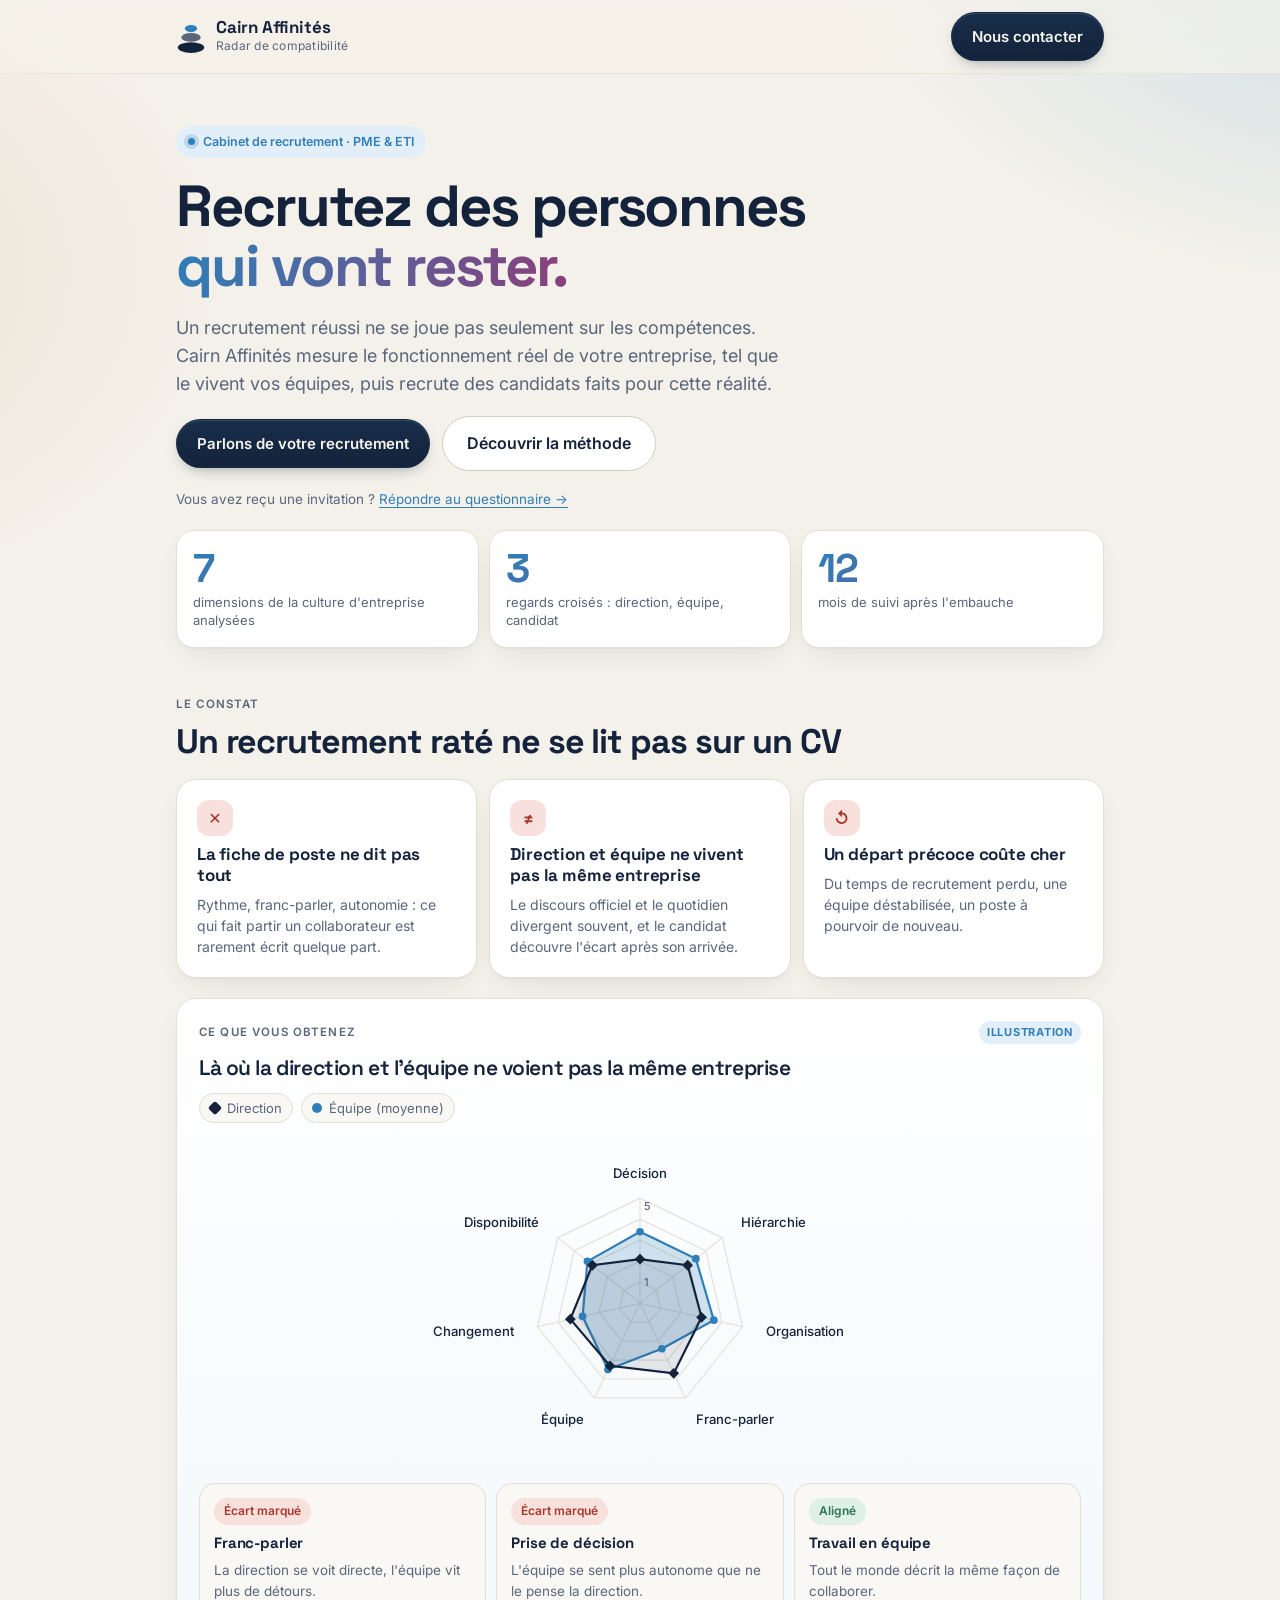
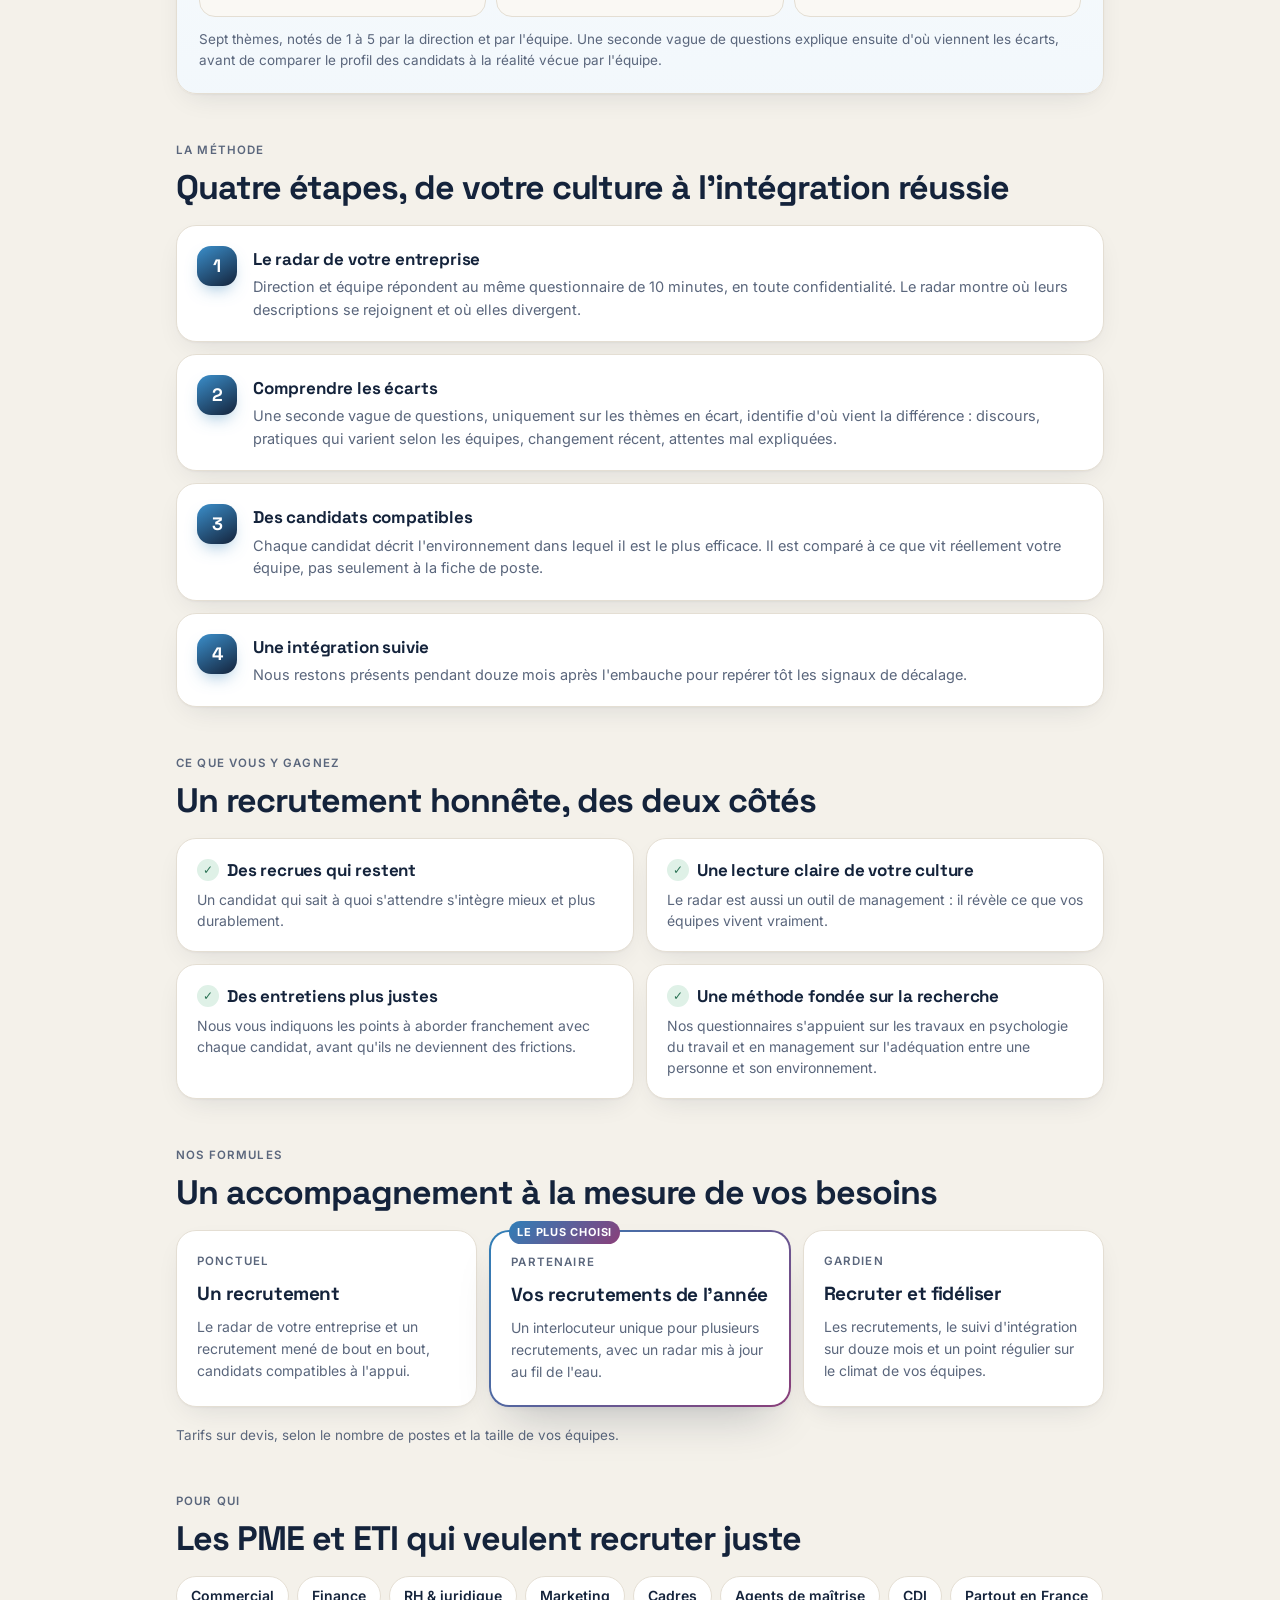
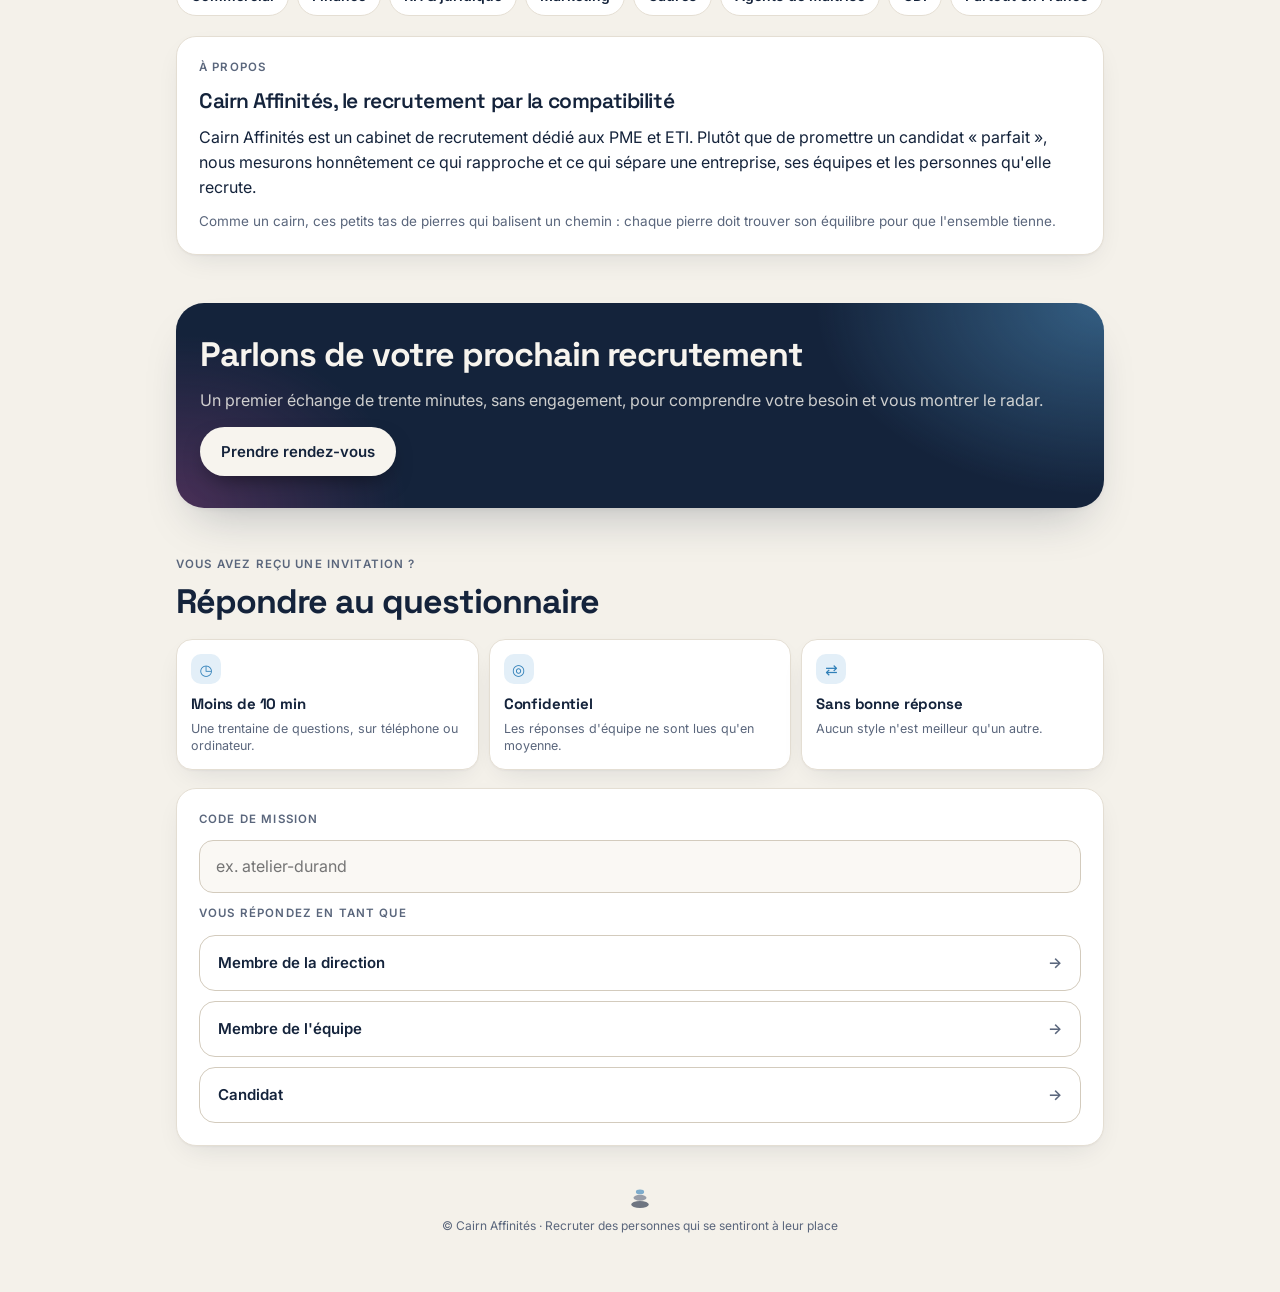
==== index.html @ 04c814c5 "Page d'accueil commerciale" ====
<!doctype html>
<html lang="fr">
<head>
<meta charset="utf-8">
<meta name="viewport" content="width=device-width,initial-scale=1,viewport-fit=cover">
<title>Radar de compatibilité · Cairn Affinités</title>
<meta name="description" content="Cairn Affinités — radar de compatibilité entre une entreprise, ses équipes et ses candidats.">
<meta name="theme-color" content="#14233B">
<link rel="icon" href="data:image/svg+xml,%3Csvg xmlns='http://www.w3.org/2000/svg' viewBox='0 0 34 38'%3E%3Cellipse cx='17' cy='31' rx='15' ry='6' fill='%2314233B'/%3E%3Cellipse cx='17' cy='19.5' rx='11' ry='5' fill='%2355627A'/%3E%3Cellipse cx='17' cy='9.5' rx='7' ry='4' fill='%232F7FB8'/%3E%3C/svg%3E">
<link rel="preconnect" href="https://fonts.googleapis.com">
<link rel="preconnect" href="https://fonts.gstatic.com" crossorigin>
<link rel="stylesheet" href="https://fonts.googleapis.com/css2?family=Inter:wght@400;500;600&family=Space+Grotesk:wght@500;600;700&display=swap">
<style>
/* Cairn Affinités — design 2026 : fond lin à halos doux, cartes arrondies flottantes, boutons pilule, échelle de réponse tactile. */
:root {
  --bg: #F4F1EA;
  --surface: #FFFFFF;
  --surface-2: #FAF8F4;
  --ink: #14233B;
  --muted: #5A667C;
  --sky: #2F7FB8;
  --sky-2: #5BA7DB;
  --sky-soft: #E3EFF8;
  --line: #E4DED3;
  --line-strong: #D3CBBD;
  --dir: #14233B;
  --team: #2F7FB8;
  --cand: #8A3F7A;
  --ok: #2B7355; --ok-bg: #DFF1E7;
  --warn: #8F5E12; --warn-bg: #F8EBCF;
  --crit: #A63A31; --crit-bg: #F8E0DC;
  --on-ink: #F7F4EE;
  --glow-1: rgba(91,167,219,.28);
  --glow-2: rgba(214,180,140,.30);
  --shadow: 0 1px 2px rgba(20,35,59,.04), 0 10px 30px -12px rgba(20,35,59,.14);
  --shadow-lg: 0 2px 4px rgba(20,35,59,.04), 0 24px 48px -20px rgba(20,35,59,.28);
  --glass: rgba(244,241,234,.72);
  --display: "Space Grotesk", "Segoe UI", system-ui, sans-serif;
  --body: "Inter", system-ui, -apple-system, "Segoe UI", sans-serif;
  --r: 20px;
}
@media (prefers-color-scheme: dark) {
  :root:not([data-theme="light"]) {
    --bg: #0C1422; --surface: #142034; --surface-2: #18263C; --ink: #E9EEF6; --muted: #9DAAC0;
    --sky: #7DBDE8; --sky-2: #A9D4F2; --sky-soft: #1B3250; --line: #24344D; --line-strong: #31445F;
    --dir: #EDE6D6; --team: #7DBDE8; --cand: #DB94CC;
    --ok: #6CC79B; --ok-bg: #163829; --warn: #E3B05A; --warn-bg: #3A2D12;
    --crit: #EE8A80; --crit-bg: #441F1B; --on-ink: #0C1422;
    --glow-1: rgba(125,189,232,.16); --glow-2: rgba(219,148,204,.10);
    --shadow: 0 1px 2px rgba(0,0,0,.3), 0 10px 30px -12px rgba(0,0,0,.5);
    --shadow-lg: 0 24px 48px -20px rgba(0,0,0,.6);
    --glass: rgba(12,20,34,.72);
    color-scheme: dark;
  }
}
* { box-sizing: border-box; }
html { -webkit-text-size-adjust: 100%; }
body {
  margin: 0; min-height: 100vh;
  background:
    radial-gradient(60rem 40rem at 110% -10%, var(--glow-1), transparent 60%),
    radial-gradient(50rem 36rem at -20% 30%, var(--glow-2), transparent 60%),
    var(--bg);
  background-attachment: fixed;
  color: var(--ink);
  font-family: var(--body); font-size: 16px; line-height: 1.55;
  -webkit-font-smoothing: antialiased;
}
.topbar {
  position: sticky; top: 0; z-index: 10;
  background: var(--glass);
  -webkit-backdrop-filter: saturate(160%) blur(14px); backdrop-filter: saturate(160%) blur(14px);
  border-bottom: 1px solid color-mix(in srgb, var(--line) 70%, transparent);
  padding-top: env(safe-area-inset-top, 0px);
}
.topbar-in { max-width: 680px; margin: 0 auto; padding: 12px 16px; display: flex; align-items: center; gap: 12px; }
header.brand { display: flex; align-items: center; gap: 10px; color: inherit; text-decoration: none; }
header.brand svg { flex: none; }
.brand-name { font-family: var(--display); font-weight: 700; font-size: 17px; letter-spacing: -.01em; line-height: 1.1; }
.brand-sub { color: var(--muted); font-size: 12px; letter-spacing: .02em; }
.topbar .chip { margin-left: auto; }
.wrap {
  max-width: 680px; margin: 0 auto; display: flex; flex-direction: column; gap: 28px;
  padding: 28px 16px calc(56px + env(safe-area-inset-bottom, 0px));
  padding-left: max(16px, env(safe-area-inset-left, 0px));
  padding-right: max(16px, env(safe-area-inset-right, 0px));
}
h1, h2, h3 { font-family: var(--display); text-wrap: balance; margin: 0; line-height: 1.15; letter-spacing: -.02em; }
h1 { font-size: clamp(30px, 7vw, 42px); font-weight: 700; }
h2 { font-size: 21px; font-weight: 600; }
h3 { font-size: 16px; font-weight: 600; letter-spacing: -.01em; }
p { margin: 0; }
.lead { color: var(--muted); font-size: 17px; }
.stack { display: flex; flex-direction: column; gap: 12px; }
.stack-lg { display: flex; flex-direction: column; gap: 20px; }
.label { font-size: 11.5px; text-transform: uppercase; letter-spacing: .1em; color: var(--muted); font-weight: 600; }
.panel {
  background: var(--surface); border: 1px solid var(--line); border-radius: var(--r);
  padding: 22px; box-shadow: var(--shadow);
}
.row { display: flex; gap: 10px; flex-wrap: wrap; align-items: center; }
.row > .grow { flex: 1 1 180px; min-width: 0; }
.small { font-size: 13.5px; color: var(--muted); }
.num { font-variant-numeric: tabular-nums; }

/* Hero & atouts */
.hero { display: flex; flex-direction: column; gap: 14px; padding-top: 8px; }
.eyebrow {
  align-self: flex-start; display: inline-flex; align-items: center; gap: 8px;
  font-size: 12.5px; font-weight: 600; color: var(--sky);
  background: var(--sky-soft); padding: 6px 12px; border-radius: 999px;
}
.eyebrow::before { content: ""; width: 7px; height: 7px; border-radius: 50%; background: var(--sky); box-shadow: 0 0 0 4px color-mix(in srgb, var(--sky) 22%, transparent); }
.hl { background: linear-gradient(100deg, var(--sky), var(--cand)); -webkit-background-clip: text; background-clip: text; color: transparent; }
.atouts { display: grid; grid-template-columns: repeat(3, minmax(0, 1fr)); gap: 10px; }
.atout { background: var(--surface); border: 1px solid var(--line); border-radius: 16px; padding: 14px; display: flex; flex-direction: column; gap: 4px; box-shadow: var(--shadow); }
.atout b { font-family: var(--display); font-size: 15px; letter-spacing: -.01em; }
.atout span { font-size: 12.5px; color: var(--muted); line-height: 1.4; }
.atout div { display: flex; flex-direction: column; gap: 4px; }
.atout i { width: 30px; height: 30px; border-radius: 10px; display: grid; place-items: center; font-style: normal; font-size: 15px; background: var(--sky-soft); color: var(--sky); margin-bottom: 4px; }
@media (max-width: 480px) { .atouts { grid-template-columns: 1fr; } .atout { flex-direction: row; align-items: center; gap: 12px; } .atout i { margin: 0; flex: none; } .atout div { display: flex; flex-direction: column; } }
.ecarts { display: grid; grid-template-columns: repeat(3, minmax(0, 1fr)); gap: 10px; }
.ecarts > div, .piliers > div { display: flex; flex-direction: column; gap: 6px; align-items: flex-start; padding: 14px; border-radius: 16px; background: var(--surface-2); border: 1px solid var(--line); }
.ecarts b, .piliers b { font-family: var(--display); font-size: 15px; letter-spacing: -.01em; }
.piliers { display: grid; grid-template-columns: repeat(3, minmax(0, 1fr)); gap: 10px; }
.piliers span { font-size: 13px; color: var(--muted); line-height: 1.45; }
.piliers b::before { content: ""; display: inline-block; width: 8px; height: 8px; border-radius: 50%; background: linear-gradient(135deg, var(--sky), var(--cand)); margin-right: 8px; vertical-align: middle; }
.exemple { background: linear-gradient(180deg, var(--surface), color-mix(in srgb, var(--sky-soft) 45%, var(--surface))); }
@media (max-width: 560px) { .ecarts, .piliers { grid-template-columns: 1fr; } }
/* Page d'accueil commerciale */
.topcta { display: none; margin-left: auto; min-height: 40px; padding: 8px 16px; font-size: 14px; }
body.accueil .topcta { display: inline-flex; }
body.accueil .topchip { display: none; }
.hero-xl { padding-top: 24px; gap: 18px; }
.hero-xl h1 { font-size: clamp(36px, 9vw, 58px); line-height: 1.04; letter-spacing: -.035em; }
.hero-xl .lead { font-size: 18px; max-width: 34em; }
.cta-row { gap: 12px; }
.btn-xl { min-height: 54px; padding: 14px 24px; font-size: 16px; }
.kpis { display: grid; grid-template-columns: repeat(3, minmax(0, 1fr)); gap: 10px; }
.kpis > div { padding: 18px 16px; border-radius: 18px; background: var(--surface); border: 1px solid var(--line); box-shadow: var(--shadow); display: flex; flex-direction: column; gap: 4px; }
.kpis b { font-family: var(--display); font-size: 40px; line-height: 1; letter-spacing: -.03em; background: linear-gradient(135deg, var(--sky), var(--cand)); -webkit-background-clip: text; background-clip: text; color: transparent; }
.kpis span { font-size: 13px; color: var(--muted); line-height: 1.4; }
.bloc { display: flex; flex-direction: column; gap: 18px; padding-top: 28px; scroll-margin-top: 80px; }
.bloc-tete { display: flex; flex-direction: column; gap: 8px; }
.h2-xl { font-size: clamp(26px, 6vw, 34px); font-weight: 700; letter-spacing: -.03em; }
.cartes3 { display: grid; grid-template-columns: repeat(3, minmax(0, 1fr)); gap: 12px; }
.cartes2 { display: grid; grid-template-columns: repeat(2, minmax(0, 1fr)); gap: 12px; }
.carte { display: flex; flex-direction: column; gap: 8px; padding: 20px; border-radius: var(--r); background: var(--surface); border: 1px solid var(--line); box-shadow: var(--shadow); }
.carte i { width: 36px; height: 36px; border-radius: 12px; display: grid; place-items: center; font-style: normal; font-weight: 700; background: var(--crit-bg); color: var(--crit); }
.carte b { font-family: var(--display); font-size: 17px; letter-spacing: -.01em; line-height: 1.25; }
.carte span { font-size: 14px; color: var(--muted); line-height: 1.5; }
.cartes2 .carte b::before { content: "✓"; display: inline-grid; place-items: center; width: 22px; height: 22px; margin-right: 8px; border-radius: 50%; font-size: 12px; background: var(--ok-bg); color: var(--ok); vertical-align: 2px; }
.etapes { list-style: none; margin: 0; padding: 0; display: flex; flex-direction: column; gap: 12px; position: relative; }
.etapes li { display: flex; gap: 16px; align-items: flex-start; padding: 20px; border-radius: var(--r); background: var(--surface); border: 1px solid var(--line); box-shadow: var(--shadow); }
.etapes .n { flex: none; width: 40px; height: 40px; border-radius: 14px; display: grid; place-items: center; font-family: var(--display); font-weight: 700; font-size: 18px; color: #fff; background: linear-gradient(150deg, #3B8FCB, #14233B); box-shadow: 0 8px 18px -8px rgba(47,127,184,.7); }
.etapes div { display: flex; flex-direction: column; gap: 4px; }
.etapes b { font-family: var(--display); font-size: 17px; letter-spacing: -.01em; }
.etapes span:not(.n) { font-size: 14.5px; color: var(--muted); }
.offres { display: grid; grid-template-columns: repeat(3, minmax(0, 1fr)); gap: 12px; align-items: stretch; }
.offre { position: relative; display: flex; flex-direction: column; gap: 8px; padding: 22px 20px; border-radius: var(--r); background: var(--surface); border: 1px solid var(--line); box-shadow: var(--shadow); }
.offre b { font-family: var(--display); font-size: 19px; letter-spacing: -.02em; }
.offre span:not(.tag) { font-size: 14px; color: var(--muted); }
.offre.vedette { border: 2px solid transparent; background: linear-gradient(var(--surface), var(--surface)) padding-box, linear-gradient(135deg, var(--sky), var(--cand)) border-box; box-shadow: var(--shadow-lg); }
.offre .tag { position: absolute; top: -11px; left: 18px; background: linear-gradient(135deg, var(--sky), var(--cand)); color: #fff; }
.chips { display: flex; flex-wrap: wrap; gap: 8px; }
.chips .chip { font-size: 14px; padding: 8px 14px; color: var(--ink); }
.cta-final { margin-top: 28px; padding: 32px 24px; border-radius: 28px; color: #F7F4EE; display: flex; flex-direction: column; gap: 14px;
  background: radial-gradient(30rem 20rem at 100% 0%, rgba(91,167,219,.45), transparent 60%), radial-gradient(24rem 18rem at 0% 100%, rgba(138,63,122,.45), transparent 60%), #14233B;
  box-shadow: var(--shadow-lg); }
.cta-final p { color: rgba(247,244,238,.82); font-size: 16px; }
.cta-final .btn-clair, .cta-final .btn-clair:hover { background: #F7F4EE; color: #14233B; box-shadow: 0 10px 24px -10px rgba(0,0,0,.6); }
@media (max-width: 600px) {
  .kpis b { font-size: 32px; }
  .cartes3, .cartes2, .offres { grid-template-columns: 1fr; }
  .offres { gap: 20px; }
  .cta-row > * { flex: 1 1 100%; }
}
@media (max-width: 380px) { .kpis { grid-template-columns: 1fr; } }
.chip { font-size: 12px; font-weight: 600; padding: 5px 10px; border-radius: 999px; background: var(--surface); border: 1px solid var(--line); color: var(--muted); white-space: nowrap; }

/* Boutons */
button, .btn {
  font: inherit; font-weight: 600; font-size: 15px; cursor: pointer;
  border-radius: 999px; border: 1px solid transparent;
  background: linear-gradient(180deg, color-mix(in srgb, var(--ink) 88%, var(--sky)), var(--ink));
  color: var(--on-ink);
  padding: 12px 20px; min-height: 48px; text-decoration: none;
  display: inline-flex; align-items: center; justify-content: center; gap: 8px;
  box-shadow: 0 1px 0 rgba(255,255,255,.12) inset, 0 6px 16px -8px rgba(20,35,59,.55);
  transition: transform .15s ease, box-shadow .15s ease, background-color .15s ease, border-color .15s ease;
}
button:hover:not(:disabled), .btn:hover { transform: translateY(-1px); box-shadow: 0 1px 0 rgba(255,255,255,.12) inset, 0 10px 22px -10px rgba(20,35,59,.6); }
button:active:not(:disabled), .btn:active { transform: translateY(0) scale(.98); }
button.ghost, .btn.ghost {
  background: var(--surface); color: var(--ink); border-color: var(--line-strong); box-shadow: none;
}
button.ghost:hover:not(:disabled), .btn.ghost:hover { border-color: var(--ink); box-shadow: none; }
button.danger { background: transparent; color: var(--crit); border-color: color-mix(in srgb, var(--crit) 50%, transparent); box-shadow: none; }
button:disabled { opacity: .4; cursor: not-allowed; box-shadow: none; }
button:focus-visible, .btn:focus-visible, a:focus-visible, input:focus-visible, textarea:focus-visible {
  outline: 3px solid color-mix(in srgb, var(--sky) 55%, transparent); outline-offset: 2px;
}
a { color: var(--sky); text-underline-offset: 3px; }
a.small { text-decoration: none; font-weight: 500; }
a.small:hover { text-decoration: underline; }
input[type="text"], textarea {
  font: inherit; width: 100%; padding: 13px 16px; border-radius: 14px;
  border: 1px solid var(--line-strong); background: var(--surface-2); color: var(--ink);
  transition: border-color .15s ease, box-shadow .15s ease, background-color .15s ease;
}
input[type="text"]:focus, textarea:focus { outline: none; border-color: var(--sky); background: var(--surface); box-shadow: 0 0 0 4px color-mix(in srgb, var(--sky) 18%, transparent); }
input.lien { font-size: 13px; color: var(--muted); }
textarea { min-height: 96px; resize: vertical; }
textarea.code { font-family: ui-monospace, "SF Mono", Menlo, monospace; font-size: 13px; word-break: break-all; }
.msg { font-size: 14px; padding: 12px 14px; border-radius: 14px; }
.msg.err { background: var(--crit-bg); color: var(--crit); }
.msg.good { background: var(--ok-bg); color: var(--ok); }

/* Listes de missions / candidats */
.mission-list { display: flex; flex-direction: column; gap: 10px; list-style: none; margin: 0; padding: 0; }
.mission-item {
  width: 100%; text-align: left; background: var(--surface); color: var(--ink);
  border: 1px solid var(--line); border-radius: 16px; padding: 16px 18px; min-height: 60px;
  display: flex; justify-content: space-between; align-items: center; gap: 12px; font-weight: 500;
  box-shadow: var(--shadow);
}
.mission-item:hover:not(:disabled) { border-color: var(--sky); box-shadow: var(--shadow-lg); }
.mission-item .name { min-width: 0; overflow-wrap: anywhere; font-family: var(--display); font-weight: 600; font-size: 16px; }
.mission-item::after { content: "→"; color: var(--muted); margin-left: 4px; }
.tag { font-size: 11px; text-transform: uppercase; letter-spacing: .07em; padding: 3px 8px; border-radius: 999px; background: var(--sky-soft); color: var(--sky); font-weight: 700; }
.counts { color: var(--muted); font-size: 13px; white-space: nowrap; margin-left: auto; }

.pill { font-size: 12px; font-weight: 600; padding: 4px 10px; border-radius: 999px; white-space: nowrap; }
.pill.ok { background: var(--ok-bg); color: var(--ok); }
.pill.warn { background: var(--warn-bg); color: var(--warn); }
.pill.crit { background: var(--crit-bg); color: var(--crit); }

/* Lecture du radar */
.axis { display: flex; flex-direction: column; gap: 10px; padding-block: 16px; border-top: 1px solid var(--line); }
.axis:first-child { border-top: 0; padding-top: 0; }
.axis-head { display: flex; justify-content: space-between; align-items: center; gap: 10px; }
.track { position: relative; height: 24px; }
.track::before { content: ""; position: absolute; left: 0; right: 0; top: 9px; height: 6px; border-radius: 999px; background: linear-gradient(90deg, var(--sky-soft), var(--line)); }
.mark { position: absolute; top: 5px; width: 14px; height: 14px; margin-left: -7px; box-shadow: 0 0 0 3px var(--surface); }
.mark.d { background: var(--dir); transform: rotate(45deg); border-radius: 3px; }
.mark.e { background: var(--team); border-radius: 50%; }
.mark.c { background: var(--cand); clip-path: polygon(50% 0, 100% 100%, 0 100%); box-shadow: none; }
.poles { display: flex; justify-content: space-between; gap: 12px; font-size: 12.5px; color: var(--muted); }
.poles span { flex: 1 1 0; min-width: 0; }
.poles span:last-child { text-align: right; }
.legend { display: flex; gap: 8px; flex-wrap: wrap; font-size: 13px; color: var(--muted); }
.legend span { display: inline-flex; align-items: center; gap: 7px; padding: 4px 10px; border-radius: 999px; background: var(--surface-2); border: 1px solid var(--line); }
.sw { width: 10px; height: 10px; display: inline-block; }
.sw.d { background: var(--dir); transform: rotate(45deg); border-radius: 2px; }
.sw.e { background: var(--team); border-radius: 50%; }
.sw.c { background: var(--cand); clip-path: polygon(50% 0, 100% 100%, 0 100%); }
.radar { width: 100%; max-width: 460px; height: auto; display: block; margin: 4px auto; }
.radar text { font-family: var(--body); font-size: 12px; font-weight: 500; fill: var(--ink); }
.radar .tick { font-size: 10px; fill: var(--muted); }
.dig { padding-block: 14px; border-top: 1px solid var(--line); display: flex; flex-direction: column; gap: 4px; }
.dig:first-child { border-top: 0; padding-top: 0; }
.dig q, .verb q { quotes: "« " " »"; }
.dig q { font-weight: 600; }
.pistes { margin: 0; padding-left: 18px; display: flex; flex-direction: column; gap: 8px; }
.pistes li::marker { color: var(--sky); }
.verb { font-size: 14px; overflow-wrap: anywhere; padding: 10px 14px; border-radius: 14px; background: var(--surface-2); border: 1px solid var(--line); }
.verb b { font-weight: 600; }

/* Questionnaire */
.progress { height: 8px; background: color-mix(in srgb, var(--line) 80%, transparent); border-radius: 999px; overflow: hidden; }
.progress > i { display: block; height: 100%; border-radius: 999px; background: linear-gradient(90deg, var(--sky-2), var(--sky), var(--cand)); }
.q {
  display: flex; flex-direction: column; gap: 12px; padding: 20px; margin-bottom: 12px;
  background: var(--surface); border: 1px solid var(--line); border-radius: var(--r); box-shadow: var(--shadow);
}
.q-stem { font-weight: 600; font-size: 17px; font-family: var(--display); letter-spacing: -.01em; line-height: 1.35; }
.q-poles { display: flex; justify-content: space-between; gap: 16px; font-size: 13.5px; color: var(--muted); }
.q-poles span { flex: 1 1 0; min-width: 0; }
.q-poles span:last-child { text-align: right; }
.scale { display: flex; justify-content: space-between; gap: 8px; }
.scale button {
  flex: 1 1 0; min-width: 0; padding: 0; height: 50px; border-radius: 14px;
  background: var(--surface-2); color: var(--muted); border: 1px solid var(--line-strong); font-weight: 600; box-shadow: none;
}
.scale button:hover:not(:disabled):not([aria-pressed="true"]) { border-color: var(--sky); color: var(--ink); box-shadow: none; }
.scale button[aria-pressed="true"] {
  background: linear-gradient(160deg, #3B8FCB, #14233B); color: #fff; border-color: transparent;
  box-shadow: 0 8px 18px -8px color-mix(in srgb, var(--sky) 70%, transparent); transform: scale(1.04);
}
.role-choice { display: grid; grid-template-columns: 1fr; gap: 10px; }
.role-choice button { justify-content: flex-start; padding-inline: 18px; min-height: 56px; border-radius: 16px; }
.role-choice button::after { content: "→"; margin-left: auto; color: var(--muted); }
.consent { display: flex; gap: 10px; align-items: flex-start; font-size: 14px; }
.consent input { width: 20px; height: 20px; margin-top: 2px; flex: none; accent-color: var(--sky); }
.site-foot { color: var(--muted); font-size: 12px; text-align: center; display: flex; flex-direction: column; align-items: center; gap: 8px; padding-top: 12px; }
.site-foot svg { opacity: .6; }
@media (prefers-reduced-motion: no-preference) {
  .progress > i { transition: width .35s cubic-bezier(.2,.8,.2,1); }
  #app > * { animation: monte .35s cubic-bezier(.2,.8,.2,1) both; }
  #app > *:nth-child(2) { animation-delay: .04s; }
  #app > *:nth-child(3) { animation-delay: .08s; }
  #app > *:nth-child(4) { animation-delay: .12s; }
  @keyframes monte { from { opacity: 0; transform: translateY(8px); } to { opacity: 1; transform: none; } }
}
@media (prefers-reduced-motion: reduce) { * { transition: none !important; } .scale button[aria-pressed="true"] { transform: none; } }
body.accueil .wrap, body.accueil .topbar-in { max-width: 960px; }
</style>
<script src="config.js"></script>
</head>
<body>
<div class="topbar"><div class="topbar-in">
  <a class="brand-link" href="./" style="text-decoration:none;color:inherit"><header class="brand">
    <svg width="30" height="34" viewBox="0 0 34 38" aria-hidden="true">
      <ellipse cx="17" cy="31" rx="15" ry="6" fill="var(--ink)"/>
      <ellipse cx="17" cy="19.5" rx="11" ry="5" fill="var(--muted)"/>
      <ellipse cx="17" cy="9.5" rx="7" ry="4" fill="var(--sky)"/>
    </svg>
    <div>
      <div class="brand-name">Cairn Affinités</div>
      <div class="brand-sub">Radar de compatibilité</div>
    </div>
  </header></a>
  <span class="chip topchip">Confidentiel</span>
  <a class="btn topcta" id="top-cta" href="#">Nous contacter</a>
</div></div>
<div class="wrap">
  <main id="app" class="stack-lg"></main>
  <footer class="site-foot"><svg width="20" height="23" viewBox="0 0 34 38" aria-hidden="true">
      <ellipse cx="17" cy="31" rx="15" ry="6" fill="var(--ink)"/>
      <ellipse cx="17" cy="19.5" rx="11" ry="5" fill="var(--muted)"/>
      <ellipse cx="17" cy="9.5" rx="7" ry="4" fill="var(--sky)"/>
    </svg><span>© Cairn Affinités · Recruter des personnes qui se sentiront à leur place</span></footer>
</div>

<script>
(function () {
  "use strict";

  /* ---------- Référentiel (version 4 du questionnaire) ----------
     Vague 1 direction / équipe : 7 thèmes de style x 4 questions + 4 questions de climat = 32.
     Vague 1 candidat : 7 thèmes x 4 questions + 7 questions d'importance = 35.
     Vague 2 : sur chaque thème en écart, 4 questions-hypothèses + 2 situations vécues + 1 commentaire libre.
     Chaque question : [énoncé, pôle gauche de l'axe, pôle droit de l'axe, affiché inversé].
     Les réponses sont toujours stockées dans le sens de l'axe (1 = pôle gauche, 5 = pôle droit). */
  var AXES = [
    { nom: "Prise de décision", court: "Décision", g: "Centralisée", d: "Déléguée", th: "Sur la prise de décision", desc: "qui décide, et quelle marge ont les équipes", q: [
      ["Les décisions qui touchent le quotidien de l'équipe sont prises", "par la direction", "par l'équipe concernée", false],
      ["Face à un imprévu, le plus souvent, un collaborateur", "fait valider avant d'agir", "agit, puis informe", true],
      ["La façon de réaliser une tâche est", "décrite par des procédures communes", "laissée au choix de chacun", false],
      ["Pour engager une dépense courante (matériel, prestataire), il faut", "l'accord d'un responsable", "simplement respecter son budget", true]
    ], p: [
      ["La dernière décision importante pour l'équipe a été prise", "par la direction seule", "avec l'équipe, ou par elle"],
      ["La dernière initiative prise sans demander a été", "recadrée", "laissée faire, voire saluée"]
    ]},
    { nom: "Relation à la hiérarchie", court: "Hiérarchie", g: "Formelle", d: "Proche", th: "Sur la relation à la hiérarchie", desc: "vouvoiement, accès au dirigeant, respect des circuits", q: [
      ["Entre les collaborateurs et la direction, on se", "vouvoie", "tutoie", false],
      ["Pour aborder un sujet avec le dirigeant, un collaborateur", "passe par son responsable direct", "va le voir directement", true],
      ["Les échanges avec la direction ont lieu surtout", "lors de réunions prévues", "à tout moment, de façon informelle", false],
      ["Les titres et les niveaux hiérarchiques", "comptent et se voient au quotidien", "s'effacent au quotidien", true]
    ], p: [
      ["La dernière fois qu'un collaborateur a voulu parler au dirigeant, il", "a demandé un rendez-vous", "est allé le voir directement"],
      ["Le dernier arrivé a rencontré le dirigeant", "lors d'un rendez-vous prévu", "dès ses premiers jours, sans formalité"]
    ]},
    { nom: "Organisation du travail", court: "Organisation", g: "Planifiée", d: "Réactive", th: "Sur l'organisation du travail", desc: "priorités, urgences, délais", q: [
      ["Les priorités", "restent les mêmes plusieurs mois", "changent plusieurs fois par trimestre", false],
      ["La charge de travail, d'une semaine à l'autre, est", "régulière", "très variable, avec des pics", true],
      ["Les projets sont lancés", "après une préparation complète", "vite, puis ajustés en route", false],
      ["Une journée type est", "planifiée à l'avance", "rythmée par les sollicitations du moment", true]
    ], p: [
      ["Le mois dernier, les urgences ont été", "rares", "presque quotidiennes"],
      ["Quand une nouvelle priorité arrive, les autres", "sont décalées", "s'y ajoutent"]
    ]},
    { nom: "Franc-parler", court: "Franc-parler", g: "Avec tact", d: "Sans détour", th: "Sur la façon de se dire les choses", desc: "façon de dire les critiques et les désaccords", q: [
      ["Quand un travail ne convient pas, la remarque est formulée", "avec ménagement", "directement", false],
      ["Les désaccords se règlent plutôt", "en tête-à-tête", "ouvertement, en réunion", true],
      ["Avec son responsable, un désaccord s'exprime", "en y mettant les formes", "franchement", false],
      ["Les messages écrits (mails, messageries) sont", "soignés et nuancés", "courts et directs", true]
    ], p: [
      ["La dernière fois qu'un collaborateur a contredit son responsable, c'était", "en privé", "devant les autres"],
      ["Les mauvaises nouvelles remontent à la direction", "après avoir été préparées", "immédiatement, telles quelles"]
    ]},
    { nom: "Travail en équipe", court: "Équipe", g: "Chacun son périmètre", d: "Tout à plusieurs", th: "Sur le travail en équipe", desc: "travail seul ou partagé, réussites individuelles ou collectives", q: [
      ["Le travail se fait surtout", "chacun sur son dossier", "à plusieurs, en binôme ou en groupe", false],
      ["Les réussites mises en avant sont plutôt", "individuelles", "collectives", true],
      ["Pour résoudre un problème, on commence par", "chercher seul", "solliciter les collègues", false],
      ["Les objectifs (et les primes, s'il y en a) sont", "individuels", "collectifs", true]
    ], p: [
      ["Quand quelqu'un est débordé, les collègues", "restent sur leurs dossiers", "reprennent une partie de sa charge"],
      ["La dernière réussite a été attribuée", "à une ou deux personnes", "à toute l'équipe"]
    ]},
    { nom: "Rapport au changement", court: "Changement", g: "On consolide", d: "On expérimente", th: "Sur le rapport au changement", desc: "nouveautés, nouveaux outils, droit d'essayer", q: [
      ["Avant de lancer une nouveauté, on", "vérifie tout en amont", "teste à petite échelle, puis on ajuste", false],
      ["Après une erreur, l'accent est mis sur", "les contrôles pour qu'elle ne se reproduise pas", "ce qu'on en retient pour la suite", true],
      ["Les façons de faire", "évoluent rarement", "sont souvent revues", false],
      ["Les nouveaux outils sont adoptés", "une fois éprouvés ailleurs", "parmi les premiers", true]
    ], p: [
      ["La dernière erreur importante a surtout donné lieu à", "de nouveaux contrôles", "un retour d'expérience partagé"],
      ["La dernière proposition de changement a été", "étudiée longuement", "essayée rapidement"]
    ]},
    { nom: "Disponibilité", court: "Disponibilité", g: "Horaires cadrés", d: "Horaires élastiques", th: "Sur les horaires et la disponibilité", desc: "horaires, joignabilité le soir, télétravail", q: [
      ["Les horaires de travail sont", "fixes", "variables selon l'activité", false],
      ["En dehors des horaires, être joignable est", "exceptionnel", "fréquent", true],
      ["Le lieu de travail (bureau ou télétravail) est", "fixé par l'entreprise", "laissé au choix de chacun", false],
      ["La séparation entre temps de travail et temps personnel est", "nette", "souple", true]
    ], p: [
      ["Le mois dernier, des échanges de travail ont eu lieu le soir ou le week-end", "jamais", "plusieurs fois"],
      ["Partir à l'heure un jour chargé est perçu comme", "normal", "inhabituel"]
    ]}
  ];
  /* Socle : pas un style, une base commune. Ici, plus c'est haut, mieux c'est. */
  var SOCLE = [
    ["Chacun est traité avec respect, quel que soit son poste.", "Rarement vrai", "Presque toujours vrai", false],
    ["On peut signaler une erreur ou un problème sans craindre de représailles.", "Rarement vrai", "Presque toujours vrai", false],
    ["Personne ne cherche à se mettre en valeur aux dépens des autres.", "Rarement vrai", "Presque toujours vrai", false],
    ["Les règles s'appliquent à tous, responsables compris.", "Rarement vrai", "Presque toujours vrai", false]
  ];
  var SOCLE_NOMS = ["Respect", "Droit à l'erreur", "Solidarité entre collègues", "Équité des règles"];

  var PER = 4, PER2 = 6, NSTYLE = AXES.length * PER, NS = SOCLE.length, NI = AXES.length;
  var N_DE = NSTYLE + NS, N_C = NSTYLE + NI;
  var MIN_TEAM = 3, SEUIL_V2 = 0.5, MAXCOM = 160, VERSION = 4;

  function importanceQ(ai) {
    var ax = AXES[ai];
    return ["« " + ax.nom + " » (" + ax.desc + ") : un environnement à l'opposé de vos réponses serait", "facile à vivre", "rédhibitoire", false];
  }
  function questionsV2(ai) {
    var ax = AXES[ai];
    return [
      [ax.th + ", ce qui est annoncé et ce qui se pratique", "coïncident", "diffèrent nettement", false],
      ["Sur ce sujet, d'une équipe ou d'un manager à l'autre, les pratiques sont", "les mêmes partout", "très différentes", false],
      ["Depuis un an, sur ce sujet, les choses", "n'ont pas bougé", "ont beaucoup changé", false],
      ["Sur ce sujet, les attentes de la direction sont", "clairement expliquées", "peu ou mal expliquées", false],
      [ax.p[0][0], ax.p[0][1], ax.p[0][2], false],
      [ax.p[1][0], ax.p[1][1], ax.p[1][2], false]
    ];
  }

  /* ---------- Outils ---------- */
  function esc(s) {
    return String(s).replace(/[&<>"']/g, function (c) {
      return { "&": "&amp;", "<": "&lt;", ">": "&gt;", '"': "&quot;", "'": "&#39;" }[c];
    });
  }
  function fr(n) { return n.toFixed(1).replace(".", ","); }
  function pl(n, mot) { return n + " " + mot + (n > 1 ? "s" : ""); }
  function mean(a) { var s = 0; for (var i = 0; i < a.length; i++) s += a[i]; return a.length ? s / a.length : 0; }
  function sd(a) {
    if (a.length < 2) return 0;
    var m = mean(a), s = 0;
    for (var i = 0; i < a.length; i++) s += (a[i] - m) * (a[i] - m);
    return Math.sqrt(s / a.length);
  }
  function slugify(s) {
    return String(s).normalize("NFD").replace(/[̀-ͯ]/g, "").toLowerCase()
      .replace(/[^a-z0-9]+/g, "-").replace(/^-+|-+$/g, "").slice(0, 30).replace(/-+$/, "");
  }
  function axesValides(x) {
    if (typeof x !== "string" || !/^[0-6]{1,7}$/.test(x)) return false;
    for (var i = 1; i < x.length; i++) if (x[i] <= x[i - 1]) return false;
    return true;
  }
  function reLong(n) { return new RegExp("^[1-5]{" + n + "}$"); }
  function longueurV1(role) { return role === "c" ? N_C : N_DE; }
  function b64e(s) { return btoa(unescape(encodeURIComponent(s))).replace(/\+/g, "-").replace(/\//g, "_").replace(/=+$/, ""); }
  function b64d(s) {
    s = s.replace(/-/g, "+").replace(/_/g, "/");
    while (s.length % 4) s += "=";
    return decodeURIComponent(escape(atob(s)));
  }
  function encodeReponse(r) { return "CAIRN-" + b64e(JSON.stringify(r)); }
  /* Renvoie une réponse validée, {ancien:true} pour un code d'une version précédente, ou null. */
  function decodeReponse(txt) {
    var m = String(txt).replace(/\s+/g, "").match(/CAIRN-([A-Za-z0-9_-]+)/);
    if (!m) return null;
    try {
      var o = JSON.parse(b64d(m[1]));
      if (!o || typeof o !== "object") return null;
      if (typeof o.m !== "string" || !/^[a-z0-9-]{1,40}$/.test(o.m)) return null;
      if (o.r !== "d" && o.r !== "e" && o.r !== "c") return null;
      if (typeof o.a !== "string" || typeof o.i !== "string" || !/^[a-z0-9]{6,16}$/.test(o.i)) return null;
      if (o.v !== VERSION) return /^[1-5]+$/.test(o.a) ? { ancien: true } : null;
      var t = typeof o.t === "string" && /^\d{4}-\d{2}-\d{2}$/.test(o.t) ? o.t : "";
      var res = { m: o.m, r: o.r, a: o.a, i: o.i, t: t };
      if (o.w === 2) {
        if (o.r === "c" || !axesValides(o.x) || !reLong(o.x.length * PER2).test(o.a)) return null;
        res.w = 2; res.x = o.x; res.k = [];
        for (var j = 0; j < o.x.length; j++) {
          var c = Array.isArray(o.k) && typeof o.k[j] === "string" ? o.k[j] : "";
          res.k.push(c.replace(/\s+/g, " ").trim().slice(0, MAXCOM));
        }
        return res;
      }
      if (!reLong(longueurV1(o.r)).test(o.a)) return null;
      if (o.r === "c") res.n = (typeof o.n === "string" && o.n.trim()) ? o.n.trim().slice(0, 40) : "Candidat";
      return res;
    } catch (e) { return null; }
  }
  function statut(g) {
    if (g < 0.5) return ["ok", "Aligné"];
    if (g < 1) return ["warn", "À clarifier"];
    return ["crit", "Écart marqué"];
  }
  function statutSocle(em, dm) {
    if (em < 3) return ["crit", "Signal d'alerte"];
    if (Math.abs(dm - em) >= 1) return ["warn", "Vu différemment"];
    return ["ok", "Solide"];
  }
  /* Candidat : l'écart compte d'autant plus que le thème est important pour lui. */
  function statutC(gap, imp) {
    if (gap < 0.75) return ["ok", "Compatible"];
    if (gap >= 1.5 && imp >= 3) return ["crit", "Friction probable"];
    return ["warn", "À discuter"];
  }
  function penche(v, g, d) {
    if (v < 2.5) return "« " + g + " »";
    if (v > 3.5) return "« " + d + " »";
    return "entre les deux";
  }
  function pct(v) { return ((v - 1) / 4 * 100).toFixed(1); }
  function avecPoints(stem) { return /[.?!]$/.test(stem) ? stem : stem + "…"; }

  /* ---------- Analyse ---------- */
  function analyser(reponses, v2axes) {
    var D = [], E = [], C = [], D2 = [], E2 = [];
    (reponses || []).forEach(function (r) {
      if (!r || typeof r.a !== "string" || r.v !== VERSION) return;
      if (r.w === 2) {
        if (!v2axes || r.x !== v2axes || !reLong(v2axes.length * PER2).test(r.a)) return;
        var o = { v: r.a.split("").map(Number), k: Array.isArray(r.k) ? r.k : [] };
        if (r.r === "d") D2.push(o); else if (r.r === "e") E2.push(o);
        return;
      }
      if (!reLong(longueurV1(r.r)).test(r.a)) return;
      var v = r.a.split("").map(Number);
      if (r.r === "d") D.push(v);
      else if (r.r === "e") E.push(v);
      else if (r.r === "c") C.push({ i: String(r.i || ""), n: typeof r.n === "string" && r.n ? r.n : "Candidat", t: r.t || "", v: v });
    });
    var out = { nd: D.length, ne: E.length, cands: C, pret: D.length >= 1 && E.length >= MIN_TEAM, axes: [], items: [], socle: [], v2: null };
    if (!out.pret) return out;
    function col(set, k) { return set.map(function (v) { return v[k]; }); }
    AXES.forEach(function (ax, ai) {
      var dq = [], eq = [], perTeam = E.map(function () { return 0; });
      for (var j = 0; j < PER; j++) {
        var k = ai * PER + j, dm = mean(col(D, k)), em = mean(col(E, k));
        dq.push(dm); eq.push(em);
        E.forEach(function (v, n) { perTeam[n] += v[k] / PER; });
        out.items.push({ ai: ai, stem: ax.q[j][0], g: ax.q[j][1], d: ax.q[j][2], dm: dm, em: em, gap: Math.abs(dm - em) });
      }
      var dA = mean(dq), eA = mean(eq);
      out.axes.push({ nom: ax.nom, court: ax.court, g: ax.g, d: ax.d, dm: dA, em: eA, gap: Math.abs(dA - eA), partage: sd(perTeam) >= 1 });
    });
    SOCLE.forEach(function (q, j) {
      var k = NSTYLE + j, es = col(E, k);
      out.socle.push({ nom: SOCLE_NOMS[j], stem: q[0], dm: mean(col(D, k)), em: mean(es),
                       bas: es.filter(function (x) { return x <= 2; }).length });
    });
    if (v2axes) {
      var w = { nd: D2.length, ne: E2.length, pret: D2.length >= 1 && E2.length >= MIN_TEAM, axes: [] };
      if (w.pret) v2axes.split("").forEach(function (ch, pos) {
        var ai = +ch, qs = questionsV2(ai), lignes = [];
        for (var j = 0; j < PER2; j++) {
          var k = pos * PER2 + j;
          lignes.push({ stem: qs[j][0], g: qs[j][1], d: qs[j][2],
            dm: mean(D2.map(function (o) { return o.v[k]; })), em: mean(E2.map(function (o) { return o.v[k]; })) });
        }
        var verb = [];
        D2.forEach(function (o) { if (typeof o.k[pos] === "string" && o.k[pos]) verb.push({ r: "d", t: o.k[pos].slice(0, MAXCOM) }); });
        E2.forEach(function (o) { if (typeof o.k[pos] === "string" && o.k[pos]) verb.push({ r: "e", t: o.k[pos].slice(0, MAXCOM) }); });
        w.axes.push({ ai: ai, nom: AXES[ai].nom, diag: lignes.slice(0, 4), conc: lignes.slice(4), verb: verb });
      });
      out.v2 = w;
    }
    return out;
  }
  function axesEnEcart(an) {
    var s = "";
    an.axes.forEach(function (a, i) { if (a.gap >= SEUIL_V2) s += i; });
    return s;
  }
  function nomsAxes(x) { return x.split("").map(function (c) { return AXES[+c].nom; }).join(", "); }
  function pistes(ax) {
    var out = [], h1 = ax.diag[0], h2 = ax.diag[1], h3 = ax.diag[2], h4 = ax.diag[3];
    function chiffres(l) { return " (équipe " + fr(l.em) + " · direction " + fr(l.dm) + ")"; }
    function haut(l) { return Math.max(l.em, l.dm) >= 3.5; }
    if (h1.em >= 3.5) out.push("L'équipe voit un décalage entre ce qui est annoncé et ce qui se pratique" +
      (h1.dm < 2.5 ? ", la direction non" : "") + chiffres(h1) + ".");
    else if (h1.dm >= 3.5) out.push("La direction reconnaît elle-même un décalage entre l'annoncé et le pratiqué" + chiffres(h1) + ".");
    if (haut(h2)) out.push("Les pratiques varient selon les équipes ou les managers : l'écart vient peut-être de certains périmètres seulement" + chiffres(h2) + ".");
    if (haut(h3)) out.push("Le sujet a bougé depuis un an : direction et équipe ne décrivent peut-être pas la même période" + chiffres(h3) + ".");
    if (h4.em >= 3.5) out.push("L'équipe juge les attentes de la direction mal expliquées : l'écart peut venir d'un défaut d'explication plus que d'une différence de pratique" + chiffres(h4) + ".");
    if (!out.length) out.push("Aucune des quatre pistes testées ne ressort (décalage entre annoncé et pratiqué, différences entre équipes, changement récent, attentes mal expliquées). L'écart tient sans doute à une différence de point de vue, à explorer en entretien.");
    return out;
  }
  function analyserCandidat(an, c) {
    return {
      axes: an.axes.map(function (a, ai) {
        var cm = mean(c.v.slice(ai * PER, ai * PER + PER)), imp = c.v[NSTYLE + ai];
        var gE = Math.abs(cm - a.em), gD = Math.abs(cm - a.dm);
        return { nom: a.nom, court: a.court, g: a.g, d: a.d, dm: a.dm, em: a.em, cm: cm, gap: gE, imp: imp,
                 st: statutC(gE, imp), discours: a.gap >= 1 && gD + 0.5 <= gE };
      }),
      items: an.items.map(function (it, k) {
        return { ai: it.ai, stem: it.stem, g: it.g, d: it.d, em: it.em, cm: c.v[k], gap: Math.abs(c.v[k] - it.em) };
      })
    };
  }

  /* ---------- État ---------- */
  var S = {
    route: { vue: "cabinet" },
    db: null, peutGerer: false, charge: "attente", // attente | ok | lent | absent
    missions: [], courant: null, candidat: null, msg: null, confirmeSuppr: false, confirmeSupprCand: false,
    rep: null // { slug, role, w, x:[], a:[], k:[], etape, code, nom, accord }
  };
  var app = document.getElementById("app");

  function lireHash() {
    var h = (location.hash || "").slice(1), m;
    m = h.match(/^([de])2-([0-6]{1,7})-([a-z0-9-]{1,40})$/);
    if (m && axesValides(m[2])) return { vue: "repondre", role: m[1], slug: m[3], w: 2, x: m[2] };
    m = h.match(/^([dec])-([a-z0-9-]{1,40})$/);
    if (m) return { vue: "repondre", role: m[1], slug: m[2], w: 1, x: "" };
    if (h === "cabinet" || h === "missions") return { vue: "cabinet" };
    return { vue: "repondre", role: null, slug: null, w: 1, x: "" };
  }
  /* Pages du questionnaire : { titre, lead, q: [...], com, n (questions par page) } */
  function pagesRep(r) {
    if (r.w === 2) return r.x.map(function (ai) { return { titre: AXES[ai].nom, q: questionsV2(ai), com: true }; });
    var pages = AXES.map(function (ax) {
      return { titre: ax.nom, q: ax.q, com: false, lead: r.role === "c" ? "Dans le poste où j'ai été le plus efficace et le plus à l'aise…" : "" };
    });
    if (r.role === "c") pages.push({ titre: "Ce qui compte pour vous", q: AXES.map(function (a, i) { return importanceQ(i); }), com: false,
      lead: "Pour chaque thème, dites à quel point un environnement très différent de ce que vous avez décrit vous gênerait." });
    else pages.push({ titre: "Climat de travail", q: SOCLE, com: false,
      lead: "Ces quatre affirmations ne décrivent pas un style : dites simplement à quel point elles sont vraies aujourd'hui." });
    return pages;
  }
  function debutPage(pages, p) { var n = 0; for (var i = 0; i < p; i++) n += pages[i].q.length; return n; }
  function cleBrouillon(r) { return "cairn-radar5-" + r.slug + "-" + r.role + (r.w === 2 ? "-v2-" + r.x.join("") : ""); }
  function ecrireBrouillon() {
    var r = S.rep; if (!r || !r.slug || !r.role) return;
    try { localStorage.setItem(cleBrouillon(r), r.a.join("")); } catch (e) {}
  }
  function demarrerReponse(route) {
    var r = { slug: route.slug, role: route.role, w: route.w || 1,
              x: (route.x || "").split("").map(Number), a: [], k: [], etape: -1, code: null, nom: "", accord: false };
    var n = r.role ? (r.w === 2 ? r.x.length * PER2 : longueurV1(r.role)) : 0;
    if (r.slug && r.role) {
      try {
        var s = localStorage.getItem(cleBrouillon(r));
        if (s && new RegExp("^[0-5]{" + n + "}$").test(s)) r.a = s.split("").map(Number);
      } catch (e) {}
    }
    while (r.a.length < n) r.a.push(0);
    r.x.forEach(function () { r.k.push(""); });
    S.rep = r;
  }
  function router() {
    S.route = lireHash();
    if (S.route.vue === "cabinet") S.peutGerer = true;
    S.msg = null; S.confirmeSuppr = false; S.candidat = null; S.confirmeSupprCand = false;
    if (S.route.vue === "repondre") demarrerReponse(S.route);
    rendre();
    window.scrollTo(0, 0);
  }
  function blocMsg() {
    return S.msg ? '<p class="msg ' + (S.msg.ok ? "good" : "err") + '" role="status">' + esc(S.msg.t) + '</p>' : "";
  }
  function piste(l, marques) {
    var h = '<div class="track" role="img" aria-label="' + esc(marques.map(function (m) { return m[1] + " " + fr(m[2]) + " sur 5"; }).join(", ")) + '">';
    marques.forEach(function (m) { h += '<i class="mark ' + m[0] + '" style="left:' + pct(m[2]) + '%"></i>'; });
    return h + '</div><div class="poles"><span>' + esc(l.g) + '</span><span>' + esc(l.d) + '</span></div>';
  }

  var CFG = window.CAIRN_CONFIG || {};
  function urlDe(hash) { return location.origin + location.pathname + "#" + hash; }
  function blocLien(titre, hash) {
    return '<div class="stack" style="gap:6px"><span class="label">' + esc(titre) + '</span>' +
      '<input type="text" readonly class="lien" value="' + esc(urlDe(hash)) + '" aria-label="Lien ' + esc(titre) + '">' +
      '<div class="row"><button type="button" class="grow" data-copie="' + esc(urlDe(hash)) + '">Copier le lien</button>' +
      '<a class="btn ghost grow" href="#' + esc(hash) + '">Aperçu</a></div></div>';
  }
  function copierTexte(txt, btn) {
    function ok() { var l = btn.textContent; btn.textContent = "Copié"; setTimeout(function () { btn.textContent = l; }, 1500); }
    try { navigator.clipboard.writeText(txt).then(ok, function () {}); } catch (e) {}
  }

  /* ---------- Rendu : espace cabinet ---------- */
  function vueCabinet() {
    if (S.charge === "absent") return vueEntreeRepondant(
      "L'espace cabinet a besoin du stockage du navigateur, bloqué ici (navigation privée ?). Vous pouvez tout de même répondre à un questionnaire.");
    if (S.courant) {
      var m = S.missions.filter(function (x) { return x.id === S.courant; })[0];
      if (m) {
        var an = analyser(m.reponses, m.v2);
        if (S.candidat) {
          var c0 = an.cands.filter(function (c) { return c.i === S.candidat; })[0];
          if (c0) return vueCandidat(m, an, c0);
          S.candidat = null;
        }
        return vueMission(m, an);
      }
      S.courant = null;
    }
    var h = '<div class="stack"><h1>Vos missions</h1>' +
      '<p class="lead">Une mission par entreprise cliente. La direction et l\'équipe décrivent le fonctionnement réel de l\'entreprise ; le radar montre où leurs descriptions divergent, puis une seconde vague cherche pourquoi.</p></div>';
    h += '<form id="f-nouvelle" class="panel stack" autocomplete="off">' +
      '<label class="label" for="in-nom">Nouvelle mission</label>' +
      '<div class="row"><div class="grow"><input type="text" id="in-nom" maxlength="60" placeholder="Nom de l\'entreprise"></div>' +
      '<button type="submit" id="btn-creer">Créer</button></div>' + blocMsg() + '</form>';
    h += '<section class="panel stack"><h2>Sauvegarde</h2><p class="small">Vos missions sont enregistrées sur cet appareil, dans ce navigateur uniquement. Téléchargez une sauvegarde régulièrement, et restaurez-la pour retrouver vos missions sur un autre appareil.</p>' +
      '<div class="row"><button type="button" class="ghost grow" id="btn-sauver">Télécharger une sauvegarde</button>' +
      '<label class="btn ghost grow" for="in-restaurer">Restaurer une sauvegarde</label>' +
      '<input type="file" id="in-restaurer" accept="application/json,.json" hidden></div></section>';
    if (S.charge === "attente") {
      h += '<p class="small" id="etat-charge">Chargement de vos missions…</p>';
    } else if (S.charge === "lent" && !S.missions.length) {
      h += '<p class="small" id="etat-charge">Les missions ne répondent pas encore. La liste apparaîtra dès que la connexion revient.</p>';
    } else if (!S.missions.length) {
      h += '<p class="small">Aucune mission pour l\'instant. Créez la première avec le nom d\'une entreprise.</p>';
    } else {
      h += '<ul class="mission-list">';
      S.missions.forEach(function (m) {
        var a = analyser(m.reponses, m.v2);
        h += '<li><button type="button" class="mission-item" data-ouvrir="' + esc(m.id) + '">' +
          '<span class="name">' + esc(m.nom) + (m.exemple ? ' <span class="tag">Exemple</span>' : "") + '</span>' +
          '<span class="counts num">' + a.nd + ' dir. · ' + a.ne + ' équipe</span></button></li>';
      });
      h += '</ul>';
    }
    return h;
  }

  function vueMission(m, an) {
    var h = '<div class="stack"><a href="#cabinet" data-retour="1" class="small">← Toutes les missions</a>' +
      '<h1>' + esc(m.nom) + (m.exemple ? ' <span class="tag">Exemple</span>' : "") + '</h1>' +
      '<p class="lead num">' + pl(an.nd, "réponse") + ' direction · ' + pl(an.ne, "réponse") + ' équipe · ' + pl(an.cands.length, "candidat") + '</p></div>';

    if (an.pret) { h += vueAnalyse(an); h += vueSocle(an); h += vueV2(m, an); }
    else {
      var manque = [];
      if (an.nd < 1) manque.push("1 réponse de la direction");
      if (an.ne < MIN_TEAM) manque.push(pl(MIN_TEAM - an.ne, "réponse") + " de l'équipe");
      h += '<div class="panel stack"><h2>Radar en attente</h2><p>Il manque encore ' + manque.join(" et ") +
        '.</p><p class="small">Le radar s\'affiche à partir de ' + MIN_TEAM + ' réponses côté équipe, pour que personne ne soit identifiable dans les moyennes.</p></div>';
    }

    h += '<section class="stack"><h2>Candidats</h2>';
    if (!an.cands.length) {
      h += '<p class="small">Aucun candidat pour l\'instant. Envoyez le questionnaire candidat, puis ajoutez son code plus bas.</p>';
    } else {
      h += '<ul class="mission-list">';
      an.cands.forEach(function (c) {
        var txt = "En attente du radar";
        if (an.pret) {
          var nf = analyserCandidat(an, c).axes.filter(function (a) { return a.st[0] === "crit"; }).length;
          txt = nf ? pl(nf, "friction") : "Aucune friction";
        }
        h += '<li><button type="button" class="mission-item" data-cand="' + esc(c.i) + '">' +
          '<span class="name">' + esc(c.n) + '</span><span class="counts num">' + txt + '</span></button></li>';
      });
      h += '</ul>';
    }
    h += '</section>';

    h += '<section class="panel stack"><h2>Envoyer le questionnaire</h2>' +
      '<p class="small">Vague 1 : ' + N_DE + ' questions pour la direction et l\'équipe, ' + N_C + ' pour un candidat. Copiez le lien voulu et envoyez-le par e-mail ou SMS : il s\'ouvre directement sur le bon questionnaire.</p>' +
      blocLien("Direction", "d-" + m.id) + blocLien("Équipe", "e-" + m.id) + blocLien("Candidat", "c-" + m.id) +
      '<p class="small">Code de mission : <strong>' + esc(m.id) + '</strong></p></section>';

    h += '<form id="f-import" class="panel stack"><h2>Ajouter une réponse</h2>' +
      '<label class="small" for="in-code">Collez ici le code que le répondant vous a envoyé (il commence par CAIRN-). Vague 1, vague 2 et candidats : même champ.</label>' +
      '<textarea id="in-code" class="code" spellcheck="false" autocapitalize="off" autocomplete="off"></textarea>' +
      '<div class="row"><button type="submit" id="btn-import">Ajouter</button></div>' + blocMsg() + '</form>';

    h += '<div class="row">' + (S.confirmeSuppr
      ? '<span class="small">Supprimer cette mission et ses réponses ?</span><button type="button" class="danger" data-suppr="oui">Oui, supprimer</button><button type="button" class="ghost" data-suppr="non">Annuler</button>'
      : '<button type="button" class="ghost" data-suppr="demande">Supprimer la mission</button>') + '</div>';
    return h;
  }

  function vueAnalyse(an) {
    var tri = an.axes.slice().sort(function (a, b) { return b.gap - a.gap; });
    var marques = tri.filter(function (a) { return a.gap >= 1; });
    var aClar = tri.filter(function (a) { return a.gap >= 0.5 && a.gap < 1; });
    var synth;
    if (marques.length) synth = marques.length + " écart" + (marques.length > 1 ? "s marqués" : " marqué") + " sur " + AXES.length + " thèmes : " +
      marques.map(function (a) { return a.nom; }).join(", ") + ".";
    else if (aClar.length) synth = "Aucun écart marqué. " + pl(aClar.length, "thème") + " à clarifier : " +
      aClar.map(function (a) { return a.nom; }).join(", ") + ".";
    else synth = "Direction et équipe décrivent la même entreprise sur les " + AXES.length + " thèmes.";

    var h = '<section class="panel stack"><p class="label">Vague 1 · style de l\'entreprise</p><h2>' + esc(synth) + '</h2>' +
      '<div class="legend"><span><i class="sw d"></i>Direction</span><span><i class="sw e"></i>Équipe (moyenne)</span></div>' +
      radarSvg(an.axes) +
      '<p class="small">Échelle de 1 à 5. Plus un point s\'éloigne du centre, plus la réponse penche vers le second pôle du thème (' + esc(AXES.map(function (x) { return x.d.toLowerCase(); }).join(", ")) + '). Aucun pôle n\'est meilleur que l\'autre : seul l\'écart compte.</p></section>';

    h += '<section class="panel"><div class="stack" style="margin-bottom:14px"><h2>Thème par thème</h2></div>';
    tri.forEach(function (a) {
      var st = statut(a.gap);
      h += '<div class="axis"><div class="axis-head"><h3>' + esc(a.nom) + '</h3>' +
        '<span class="pill ' + st[0] + '">' + st[1] + ' · <span class="num">' + fr(a.gap) + '</span></span></div>' +
        piste(a, [["d", "Direction", a.dm], ["e", "Équipe", a.em]]) +
        (a.partage ? '<p class="small">L\'équipe elle-même est partagée sur ce thème : la moyenne masque des avis opposés.</p>' : "") +
        '</div>';
    });
    h += '</section>';

    var creuser = an.items.slice().sort(function (a, b) { return b.gap - a.gap; })
      .filter(function (i) { return i.gap >= 1; }).slice(0, 3);
    if (creuser.length) {
      h += '<section class="panel"><div class="stack" style="margin-bottom:14px"><h2>Les questions qui divisent le plus</h2></div>';
      creuser.forEach(function (i) {
        h += '<div class="dig"><p><q>' + esc(avecPoints(i.stem)) + '</q></p>' +
          '<p class="small">La direction répond ' + esc(penche(i.dm, i.g, i.d)) + ' <span class="num">(' + fr(i.dm) + ')</span>, ' +
          'l\'équipe ' + esc(penche(i.em, i.g, i.d)) + ' <span class="num">(' + fr(i.em) + ')</span>.</p></div>';
      });
      h += '</section>';
    }
    return h;
  }

  function vueSocle(an) {
    var alertes = an.socle.filter(function (s) { return statutSocle(s.em, s.dm)[0] === "crit"; });
    var vus = an.socle.filter(function (s) { return statutSocle(s.em, s.dm)[0] === "warn"; });
    var synth = alertes.length ? pl(alertes.length, "signal") + " d'alerte : " + alertes.map(function (s) { return s.nom; }).join(", ") + "."
      : vus.length ? "Pas d'alerte, mais " + (vus.length > 1 ? "des points vus" : "un point vu") + " différemment par la direction et l'équipe."
      : "L'équipe juge le climat de travail solide.";
    var h = '<section class="panel stack"><p class="label">Climat de travail</p><h2>' + esc(synth) + '</h2>' +
      '<p class="small">Ici, il ne s\'agit pas d\'un style : plus c\'est haut, mieux c\'est. Un climat où l\'équipe signale un manque de respect ou de sécurité pèse plus lourd sur les départs que le salaire. À aborder avec la direction avant tout recrutement.</p><div>';
    an.socle.forEach(function (s) {
      var st = statutSocle(s.em, s.dm);
      h += '<div class="axis"><div class="axis-head"><h3>' + esc(s.nom) + '</h3><span class="pill ' + st[0] + '">' + st[1] + '</span></div>' +
        '<p class="small">' + esc(s.stem) + (s.bas ? ' <span class="num">' + pl(s.bas, "membre") + ' de l\'équipe sur ' + an.ne + ' répond' + (s.bas > 1 ? "ent" : "") + ' 1 ou 2.</span>' : "") + '</p>' +
        piste({ g: "Rarement vrai", d: "Presque toujours vrai" }, [["d", "Direction", s.dm], ["e", "Équipe", s.em]]) + '</div>';
    });
    return h + '</div></section>';
  }

  function vueV2(m, an) {
    var actuels = axesEnEcart(an);
    var h = '<section class="panel stack"><p class="label">Vague 2</p><h2>Comprendre d\'où viennent les écarts</h2>';
    if (!m.v2) {
      if (!actuels) return h + '<p>Aucun écart à approfondir : la vague 2 n\'est pas nécessaire pour cette entreprise.</p></section>';
      h += '<p>Thèmes concernés : <strong>' + esc(nomsAxes(actuels)) + '</strong>.</p>' +
        '<p class="small">Sur chacun de ces thèmes, la direction et l\'équipe répondent à ' + PER2 + ' questions : quatre testent une explication possible de l\'écart, deux portent sur des situations vécues récemment. Un commentaire libre est proposé. Soit ' +
        (actuels.length * PER2) + ' questions en tout.</p>' +
        '<div class="row"><button type="button" data-v2="' + esc(actuels) + '">Lancer la vague 2</button></div></section>';
      return h;
    }
    var w = an.v2;
    h += '<p>Thèmes approfondis : <strong>' + esc(nomsAxes(m.v2)) + '</strong>. <span class="num">' + pl(w.nd, "réponse") + ' direction · ' + pl(w.ne, "réponse") + ' équipe.</span></p>' +
      '<p class="small">Envoyez ces liens aux mêmes personnes que pour la vague 1.</p>' +
      blocLien("Vague 2 direction", "d2-" + m.v2 + "-" + m.id) + blocLien("Vague 2 équipe", "e2-" + m.v2 + "-" + m.id);
    if (!w.pret) {
      var manque = [];
      if (w.nd < 1) manque.push("1 réponse de la direction");
      if (w.ne < MIN_TEAM) manque.push(pl(MIN_TEAM - w.ne, "réponse") + " de l'équipe");
      h += '<p class="small">Résultats en attente : il manque ' + manque.join(" et ") + '.</p>';
    }
    if (actuels && actuels !== m.v2) {
      h += '<p class="small">Les écarts ont changé depuis le lancement (aujourd\'hui : ' + esc(nomsAxes(actuels)) + '). Relancer met de côté les réponses de vague 2 déjà reçues.</p>' +
        '<div class="row"><button type="button" class="ghost" data-v2="' + esc(actuels) + '">Relancer sur les écarts actuels</button></div>';
    }
    h += '</section>';
    if (!w.pret) return h;

    w.axes.forEach(function (ax) {
      h += '<section class="panel stack"><p class="label">Vague 2 · ' + esc(ax.nom) + '</p><h2>Pistes d\'explication</h2><ul class="pistes">';
      pistes(ax).forEach(function (p) { h += '<li>' + esc(p) + '</li>'; });
      h += '</ul><h3>Situations vécues</h3><div>';
      ax.conc.forEach(function (l) {
        h += '<div class="axis"><p><strong>' + esc(avecPoints(l.stem)) + '</strong></p>' +
          piste(l, [["d", "Direction", l.dm], ["e", "Équipe", l.em]]) + '</div>';
      });
      h += '</div>';
      if (ax.verb.length) {
        h += '<h3>Ce qu\'ils en disent</h3>';
        ax.verb.forEach(function (v) {
          h += '<p class="verb"><b>' + (v.r === "d" ? "Direction" : "Équipe") + ' :</b> <q>' + esc(v.t) + '</q></p>';
        });
      }
      h += '</section>';
    });
    return h;
  }

  function vueCandidat(m, an, c) {
    var h = '<div class="stack"><a href="#cabinet" data-retourc="1" class="small">← ' + esc(m.nom) + '</a>' +
      '<p class="label">Candidat</p><h1>' + esc(c.n) + '</h1></div>';
    if (!an.pret) {
      h += '<div class="panel stack"><h2>Comparaison en attente</h2><p>Les réponses de ce candidat sont enregistrées. La comparaison s\'affichera quand le radar de l\'entreprise sera complet (1 réponse direction et ' + MIN_TEAM + ' réponses équipe).</p></div>';
    } else {
      var res = analyserCandidat(an, c);
      var tri = res.axes.slice().sort(function (a, b) {
        var o = { crit: 0, warn: 1, ok: 2 };
        return (o[a.st[0]] - o[b.st[0]]) || (b.gap - a.gap);
      });
      var fr2 = tri.filter(function (a) { return a.st[0] === "crit"; });
      var disc = tri.filter(function (a) { return a.st[0] === "warn"; });
      var synth;
      if (fr2.length) synth = fr2.length + " friction" + (fr2.length > 1 ? "s probables" : " probable") + " sur " + AXES.length + " thèmes : " +
        fr2.map(function (a) { return a.nom; }).join(", ") + ".";
      else if (disc.length) synth = "Aucune friction probable. " + pl(disc.length, "thème") + " à discuter : " +
        disc.map(function (a) { return a.nom; }).join(", ") + ".";
      else synth = "Ce que recherche le candidat correspond à ce que vit l'équipe sur les " + AXES.length + " thèmes.";
      h += '<section class="panel stack"><p class="label">Lecture</p><h2>' + esc(synth) + '</h2>' +
        '<div class="legend"><span><i class="sw c"></i>Candidat (préférence)</span><span><i class="sw e"></i>Équipe (vécu)</span><span><i class="sw d"></i>Direction (discours)</span></div>' +
        radarSvg(an.axes, res.axes.map(function (a) { return a.cm; })) +
        '<p class="small">Le candidat est comparé d\'abord à ce que vit l\'équipe : c\'est l\'environnement qu\'il trouvera en arrivant. Un écart ne devient une friction probable que sur un thème qu\'il juge important.</p></section>';

      h += '<section class="panel"><div class="stack" style="margin-bottom:14px"><h2>Thème par thème</h2></div>';
      tri.forEach(function (a) {
        var sens = a.cm > a.em ? a.d : a.g;
        h += '<div class="axis"><div class="axis-head"><h3>' + esc(a.nom) + '</h3>' +
          '<span class="pill ' + a.st[0] + '">' + a.st[1] + ' · <span class="num">' + fr(a.gap) + '</span></span></div>' +
          piste(a, [["d", "Direction", a.dm], ["e", "Équipe", a.em], ["c", "Candidat", a.cm]]) +
          '<p class="small num">Importance pour lui : ' + a.imp + '/5' +
          (a.gap >= 0.75 ? '. Il recherche un fonctionnement plus proche de « ' + esc(sens) + ' » que ce que vit l\'équipe.' : '.') + '</p>' +
          (a.discours ? '<p class="small">Attention : le candidat correspond à ce que décrit la direction, pas à ce que vit l\'équipe. C\'est le cas typique d\'une déception après l\'embauche.</p>' : "") +
          '</div>';
      });
      h += '</section>';

      var dire = res.items.filter(function (i) { return i.gap >= 1.5 && res.axes[i.ai].imp >= 3; })
        .sort(function (a, b) { return b.gap - a.gap; }).slice(0, 3);
      if (dire.length) {
        h += '<section class="panel"><div class="stack" style="margin-bottom:14px"><h2>À dire au candidat</h2>' +
          '<p class="small">Les points où ce qu\'il recherche s\'éloigne le plus du quotidien de l\'équipe, sur des thèmes qui comptent pour lui. À présenter franchement en entretien : une description réaliste du poste réduit les départs précoces.</p></div>';
        dire.forEach(function (i) {
          h += '<div class="dig"><p><q>' + esc(avecPoints(i.stem)) + '</q></p>' +
            '<p class="small">Le candidat recherche ' + esc(penche(i.cm, i.g, i.d)) + ' <span class="num">(' + i.cm + ')</span>, ' +
            'l\'équipe vit ' + esc(penche(i.em, i.g, i.d)) + ' <span class="num">(' + fr(i.em) + ')</span>.</p></div>';
        });
        h += '</section>';
      }
    }
    h += blocMsg() + '<div class="row">' + (S.confirmeSupprCand
      ? '<span class="small">Retirer ce candidat de la mission ?</span><button type="button" class="danger" data-supprc="oui">Oui, retirer</button><button type="button" class="ghost" data-supprc="non">Annuler</button>'
      : '<button type="button" class="ghost" data-supprc="demande">Retirer ce candidat</button>') + '</div>';
    return h;
  }

  function radarSvg(axes, cv) {
    var cx = 210, cy = 150, R = 96, n = axes.length;
    function pt(k, v) {
      var ang = (-90 + k * 360 / n) * Math.PI / 180, r = R * v / 5;
      return [cx + r * Math.cos(ang), cy + r * Math.sin(ang)];
    }
    function poly(vals) { return vals.map(function (v, k) { var p = pt(k, v); return p[0].toFixed(1) + "," + p[1].toFixed(1); }).join(" "); }
    var s = '<svg class="radar" viewBox="0 0 420 300" role="img" aria-label="Radar comparant les réponses sur sept thèmes">';
    for (var ring = 1; ring <= 5; ring++) {
      s += '<polygon points="' + poly(axes.map(function () { return ring; })) + '" fill="none" stroke="var(--line)" stroke-width="1"/>';
    }
    axes.forEach(function (a, k) {
      var e = pt(k, 5), l = pt(k, 6.15);
      s += '<line x1="' + cx + '" y1="' + cy + '" x2="' + e[0].toFixed(1) + '" y2="' + e[1].toFixed(1) + '" stroke="var(--line)" stroke-width="1"/>';
      var anchor = Math.abs(l[0] - cx) < 4 ? "middle" : (l[0] > cx ? "start" : "end");
      s += '<text x="' + l[0].toFixed(1) + '" y="' + (l[1] + 4).toFixed(1) + '" text-anchor="' + anchor + '">' + esc(a.court || a.nom) + '</text>';
    });
    s += '<text class="tick" x="' + (cx + 4) + '" y="' + (pt(0, 1)[1] + 3).toFixed(1) + '">1</text>';
    s += '<text class="tick" x="' + (cx + 4) + '" y="' + (pt(0, 5)[1] + 11).toFixed(1) + '">5</text>';
    s += '<polygon points="' + poly(axes.map(function (a) { return a.em; })) + '" fill="var(--team)" fill-opacity="0.22" stroke="var(--team)" stroke-width="2"/>';
    if (cv) {
      s += '<polygon points="' + poly(axes.map(function (a) { return a.dm; })) + '" fill="none" stroke="var(--dir)" stroke-width="1.5" stroke-dasharray="4 4"/>';
      s += '<polygon points="' + poly(cv) + '" fill="var(--cand)" fill-opacity="0.14" stroke="var(--cand)" stroke-width="2"/>';
    } else {
      s += '<polygon points="' + poly(axes.map(function (a) { return a.dm; })) + '" fill="var(--dir)" fill-opacity="0.10" stroke="var(--dir)" stroke-width="2"/>';
    }
    axes.forEach(function (a, k) {
      var e = pt(k, a.em), d = pt(k, a.dm);
      s += '<circle cx="' + e[0].toFixed(1) + '" cy="' + e[1].toFixed(1) + '" r="3.5" fill="var(--team)"/>';
      s += '<rect x="' + (d[0] - 3.5).toFixed(1) + '" y="' + (d[1] - 3.5).toFixed(1) + '" width="7" height="7" fill="var(--dir)" transform="rotate(45 ' + d[0].toFixed(1) + ' ' + d[1].toFixed(1) + ')"/>';
    });
    if (cv) cv.forEach(function (v, k) {
      var c = pt(k, v);
      s += '<polygon points="' + c[0].toFixed(1) + ',' + (c[1] - 4.5).toFixed(1) + ' ' + (c[0] + 4.5).toFixed(1) + ',' + (c[1] + 3.5).toFixed(1) + ' ' + (c[0] - 4.5).toFixed(1) + ',' + (c[1] + 3.5).toFixed(1) + '" fill="var(--cand)"/>';
    });
    return s + '</svg>';
  }

  /* ---------- Rendu : questionnaire ---------- */
  /* Radar d'illustration pour la page d'accueil (données fictives). */
  var EXEMPLE = [[2.1, 3.4], [2.9, 3.4], [3.0, 3.6], [3.7, 2.4], [3.3, 3.5], [3.4, 2.8], [2.9, 3.2]];
  function vueExemple() {
    var axes = AXES.map(function (a, i) { return { nom: a.nom, court: a.court, dm: EXEMPLE[i][0], em: EXEMPLE[i][1] }; });
    return '<section class="panel stack exemple"><div class="row" style="justify-content:space-between"><p class="label">Ce que vous obtenez</p><span class="tag">Illustration</span></div>' +
      '<h2>Là où la direction et l\'équipe ne voient pas la même entreprise</h2>' +
      '<div class="legend"><span><i class="sw d"></i>Direction</span><span><i class="sw e"></i>Équipe (moyenne)</span></div>' +
      radarSvg(axes) +
      '<div class="ecarts"><div><span class="pill crit">Écart marqué</span><b>Franc-parler</b><span class="small">La direction se voit directe, l\'équipe vit plus de détours.</span></div>' +
      '<div><span class="pill crit">Écart marqué</span><b>Prise de décision</b><span class="small">L\'équipe se sent plus autonome que ne le pense la direction.</span></div>' +
      '<div><span class="pill ok">Aligné</span><b>Travail en équipe</b><span class="small">Tout le monde décrit la même façon de collaborer.</span></div></div>' +
      '<p class="small">Sept thèmes, notés de 1 à 5 par la direction et par l\'équipe. Une seconde vague de questions explique ensuite d\'où viennent les écarts, avant de comparer le profil des candidats à la réalité vécue par l\'équipe.</p></section>';
  }
  function vueAPropos() {
    return '<section class="panel stack apropos"><p class="label">À propos</p>' +
      '<h2>Cairn Affinités, le recrutement par la compatibilité</h2>' +
      '<p>Cairn Affinités est un cabinet de recrutement dédié aux PME et ETI. Plutôt que de promettre un candidat « parfait », nous mesurons honnêtement ce qui rapproche et ce qui sépare une entreprise, ses équipes et les personnes qu\'elle recrute.</p>' +

      '<p class="small">Comme un cairn, ces petits tas de pierres qui balisent un chemin : chaque pierre doit trouver son équilibre pour que l\'ensemble tienne.</p></section>';
  }
  function lienContact(sujet) {
    var mail = CFG.email || "cairn.affinites@gmail.com";
    return "mailto:" + mail + "?subject=" + encodeURIComponent(sujet || "Prise de contact · Cairn Affinités");
  }
  function formEntree() {
    return '<form id="f-entree" class="panel stack" autocomplete="off">' +
      '<label class="label" for="in-mission">Code de mission</label>' +
      '<input type="text" id="in-mission" maxlength="40" autocapitalize="off" placeholder="ex. atelier-durand">' +
      '<p class="label">Vous répondez en tant que</p>' +
      '<div class="role-choice"><button type="submit" class="ghost" data-role="d" id="btn-role-d">Membre de la direction</button>' +
      '<button type="submit" class="ghost" data-role="e" id="btn-role-e">Membre de l\'équipe</button>' +
      '<button type="submit" class="ghost" data-role="c" id="btn-role-c">Candidat</button></div>' + blocMsg() + '</form>';
  }
  function vueEntreeRepondant(intro) {
    return '<div class="hero"><span class="eyebrow">Radar de compatibilité</span><h1>Répondre au questionnaire</h1>' +
      '<p class="lead">' + esc(intro) + '</p></div>' + formEntree();
  }
  function section(id, label, titre, corps, extra) {
    return '<section class="bloc' + (extra ? " " + extra : "") + '"' + (id ? ' id="' + id + '"' : "") + '>' +
      '<div class="bloc-tete"><p class="label">' + label + '</p><h2 class="h2-xl">' + titre + '</h2></div>' + corps + '</section>';
  }
  function vueAccueil() {
    var h = '';
    /* Hero */
    h += '<div class="hero hero-xl"><span class="eyebrow">Cabinet de recrutement · PME &amp; ETI</span>' +
      '<h1>Recrutez des personnes <span class="hl">qui vont rester.</span></h1>' +
      '<p class="lead">Un recrutement réussi ne se joue pas seulement sur les compétences. Cairn Affinités mesure le fonctionnement réel de votre entreprise, tel que le vivent vos équipes, puis recrute des candidats faits pour cette réalité.</p>' +
      '<div class="row cta-row"><a class="btn btn-xl" href="' + lienContact("Demande de rendez-vous · Cairn Affinités") + '">Parlons de votre recrutement</a>' +
      '<button type="button" class="ghost btn-xl" data-scroll="methode">Découvrir la méthode</button></div>' +
      '<p class="small">Vous avez reçu une invitation ? <a href="#" data-scroll="repondre-bloc">Répondre au questionnaire →</a></p></div>';
    /* Chiffres clés de la méthode */
    h += '<div class="kpis"><div><b>7</b><span>dimensions de la culture d\'entreprise analysées</span></div>' +
      '<div><b>3</b><span>regards croisés : direction, équipe, candidat</span></div>' +
      '<div><b>12</b><span>mois de suivi après l\'embauche</span></div></div>';
    /* Problème */
    h += section("", "Le constat", "Un recrutement raté ne se lit pas sur un CV",
      '<div class="cartes3">' +
      '<div class="carte"><i>✕</i><b>La fiche de poste ne dit pas tout</b><span>Rythme, franc-parler, autonomie : ce qui fait partir un collaborateur est rarement écrit quelque part.</span></div>' +
      '<div class="carte"><i>≠</i><b>Direction et équipe ne vivent pas la même entreprise</b><span>Le discours officiel et le quotidien divergent souvent, et le candidat découvre l\'écart après son arrivée.</span></div>' +
      '<div class="carte"><i>↺</i><b>Un départ précoce coûte cher</b><span>Du temps de recrutement perdu, une équipe déstabilisée, un poste à pourvoir de nouveau.</span></div>' +
      '</div>');
    /* Exemple de radar */
    h += vueExemple();
    /* Méthode */
    h += section("methode", "La méthode", "Quatre étapes, de votre culture à l\'intégration réussie",
      '<ol class="etapes">' +
      '<li><span class="n">1</span><div><b>Le radar de votre entreprise</b><span>Direction et équipe répondent au même questionnaire de 10 minutes, en toute confidentialité. Le radar montre où leurs descriptions se rejoignent et où elles divergent.</span></div></li>' +
      '<li><span class="n">2</span><div><b>Comprendre les écarts</b><span>Une seconde vague de questions, uniquement sur les thèmes en écart, identifie d\'où vient la différence : discours, pratiques qui varient selon les équipes, changement récent, attentes mal expliquées.</span></div></li>' +
      '<li><span class="n">3</span><div><b>Des candidats compatibles</b><span>Chaque candidat décrit l\'environnement dans lequel il est le plus efficace. Il est comparé à ce que vit réellement votre équipe, pas seulement à la fiche de poste.</span></div></li>' +
      '<li><span class="n">4</span><div><b>Une intégration suivie</b><span>Nous restons présents pendant douze mois après l\'embauche pour repérer tôt les signaux de décalage.</span></div></li>' +
      '</ol>');
    /* Bénéfices */
    h += section("", "Ce que vous y gagnez", "Un recrutement honnête, des deux côtés",
      '<div class="cartes2">' +
      '<div class="carte"><b>Des recrues qui restent</b><span>Un candidat qui sait à quoi s\'attendre s\'intègre mieux et plus durablement.</span></div>' +
      '<div class="carte"><b>Une lecture claire de votre culture</b><span>Le radar est aussi un outil de management : il révèle ce que vos équipes vivent vraiment.</span></div>' +
      '<div class="carte"><b>Des entretiens plus justes</b><span>Nous vous indiquons les points à aborder franchement avec chaque candidat, avant qu\'ils ne deviennent des frictions.</span></div>' +
      '<div class="carte"><b>Une méthode fondée sur la recherche</b><span>Nos questionnaires s\'appuient sur les travaux en psychologie du travail et en management sur l\'adéquation entre une personne et son environnement.</span></div>' +
      '</div>');
    /* Offres */
    h += section("offres", "Nos formules", "Un accompagnement à la mesure de vos besoins",
      '<div class="offres">' +
      '<div class="offre"><p class="label">Ponctuel</p><b>Un recrutement</b><span>Le radar de votre entreprise et un recrutement mené de bout en bout, candidats compatibles à l\'appui.</span></div>' +
      '<div class="offre vedette"><span class="tag">Le plus choisi</span><p class="label">Partenaire</p><b>Vos recrutements de l\'année</b><span>Un interlocuteur unique pour plusieurs recrutements, avec un radar mis à jour au fil de l\'eau.</span></div>' +
      '<div class="offre"><p class="label">Gardien</p><b>Recruter et fidéliser</b><span>Les recrutements, le suivi d\'intégration sur douze mois et un point régulier sur le climat de vos équipes.</span></div>' +
      '</div><p class="small">Tarifs sur devis, selon le nombre de postes et la taille de vos équipes.</p>');
    /* Pour qui */
    h += section("", "Pour qui", "Les PME et ETI qui veulent recruter juste",
      '<div class="chips"><span class="chip">Commercial</span><span class="chip">Finance</span><span class="chip">RH &amp; juridique</span><span class="chip">Marketing</span><span class="chip">Cadres</span><span class="chip">Agents de maîtrise</span><span class="chip">CDI</span><span class="chip">Partout en France</span></div>');
    h += vueAPropos();
    /* CTA final */
    h += '<section class="cta-final"><h2 class="h2-xl">Parlons de votre prochain recrutement</h2>' +
      '<p>Un premier échange de trente minutes, sans engagement, pour comprendre votre besoin et vous montrer le radar.</p>' +
      '<div class="row cta-row"><a class="btn btn-xl btn-clair" href="' + lienContact("Demande de rendez-vous · Cairn Affinités") + '">Prendre rendez-vous</a></div></section>';
    /* Répondants */
    h += section("repondre-bloc", "Vous avez reçu une invitation ?", "Répondre au questionnaire",
      '<div class="atouts">' +
        '<div class="atout"><i>◷</i><div><b>Moins de 10 min</b><span>Une trentaine de questions, sur téléphone ou ordinateur.</span></div></div>' +
        '<div class="atout"><i>◎</i><div><b>Confidentiel</b><span>Les réponses d\'équipe ne sont lues qu\'en moyenne.</span></div></div>' +
        '<div class="atout"><i>⇄</i><div><b>Sans bonne réponse</b><span>Aucun style n\'est meilleur qu\'un autre.</span></div></div>' +
      '</div>' + formEntree());
    return h;
  }

  function vueRepondre() {
    var r = S.rep;
    if (!r.slug || !r.role) return vueAccueil("Cairn Affinités compare la façon dont la direction, l'équipe et les candidats décrivent le fonctionnement d'une entreprise. Indiquez le code de mission reçu avec votre invitation.");
    var retour = S.peutGerer ? '<a href="#cabinet" class="small">← Espace cabinet</a>' : "";
    var roleTxt = r.role === "d" ? "Direction" : r.role === "c" ? "Candidat" : "Équipe";
    var pages = pagesRep(r), total = r.a.length, minutes = Math.max(2, Math.round(total / 5));

    if (r.code) {
      return '<div class="stack">' + retour + '<h1>Merci, c\'est terminé</h1>' +
        '<p class="lead">Dernière étape : envoyez ce code à votre contact Cairn Affinités' + (CFG.email ? ' avec le bouton ci-dessous, ou' : ',') + ' par SMS ou par e-mail. Vos réponses ne sont transmises que par ce code.</p></div>' +
        '<div class="panel stack"><label class="label" for="out-code">Votre code réponse</label>' +
        '<textarea id="out-code" class="code" readonly>' + esc(r.code) + '</textarea>' +
        '<div class="row">' + (CFG.email ? '<a class="btn grow" id="btn-mail" href="mailto:' + encodeURIComponent(CFG.email) + '?subject=' + encodeURIComponent("Radar Cairn · " + r.slug + " · " + roleTxt) + '&body=' + encodeURIComponent(r.code) + '">Envoyer par e-mail</a>' : "") +
        (navigator.share ? '<button type="button" class="ghost grow" id="btn-partager">Partager (SMS…)</button>' : "") +
        '<button type="button" class="' + (CFG.email ? "ghost " : "") + 'grow" id="btn-copier">Copier le code</button></div><span class="small" id="copie-etat" role="status"></span>' +
        '<p class="small">' + (r.role === "e"
          ? "Le code ne contient pas votre nom. Seul votre contact Cairn sait qui l'a envoyé ; la direction ne voit que des moyennes d'équipe" + (r.w === 2 ? " et des commentaires non signés." : ".")
          : r.role === "c" ? "Le code contient le nom que vous avez indiqué, pour que votre contact vous reconnaisse. Vous pouvez lui demander la restitution de vos résultats."
          : "Le code ne contient pas votre nom.") + '</p></div>' +
        '<div class="row"><button type="button" class="ghost" id="btn-modifier">Modifier mes réponses</button></div>';
    }

    if (r.etape < 0) {
      var deja = r.a.some(function (v) { return v > 0; });
      var bouton = '<div class="row"><button type="button" id="btn-debut">' + (deja ? "Reprendre" : "Commencer") + '</button></div>';
      var regle = '<p class="small">Pour chaque question, deux descriptions se font face. Le côté de chaque description change d\'une question à l\'autre : lisez les deux avant de répondre.</p>';
      if (r.w === 2) return '<div class="stack">' + retour + '<p class="label">Vague 2 · ' + roleTxt + ' · mission ' + esc(r.slug) + '</p>' +
        '<h1>Quelques questions pour aller plus loin</h1>' +
        '<div class="row"><span class="chip num">' + total + ' questions</span><span class="chip num">≈ ' + minutes + ' min</span><span class="chip">Enregistrement automatique</span></div></div>' +
        '<div class="panel stack"><p>Sur ' + (pages.length > 1 ? "certains sujets" : "un sujet") + ' (<strong>' + esc(pages.map(function (p) { return p.titre; }).join(", ")) +
        '</strong>), la direction et l\'équipe n\'ont pas décrit l\'entreprise de la même façon. C\'est fréquent et ce n\'est pas un reproche : ces questions servent à comprendre pourquoi.</p>' +
        '<p class="small">Répondez à partir de situations que vous avez réellement vécues ces derniers mois. Un commentaire libre est possible sur chaque sujet ; évitez d\'y citer des noms.</p></div>' + bouton;
      if (r.role === "c") return '<div class="stack">' + retour + '<p class="label">Questionnaire candidat · mission ' + esc(r.slug) + '</p>' +
        '<h1>Dans quel environnement travaillez-vous le mieux ?</h1>' +
        '<div class="row"><span class="chip num">' + total + ' questions</span><span class="chip num">≈ ' + minutes + ' min</span><span class="chip">Enregistrement automatique</span></div></div>' +
        '<div class="panel stack"><p><strong>Pensez au poste où vous avez été le plus efficace et le plus à l\'aise</strong>, et décrivez comment il fonctionnait. Il n\'y a pas de bonne réponse : aucun des deux côtés n\'est meilleur que l\'autre, et des réponses « idéales » vous desserviraient en vous orientant vers un poste qui ne vous convient pas.</p>' + regle + '</div>' +
        '<div class="panel stack"><p class="label">Avant de commencer</p>' +
        '<p class="small">Ce questionnaire n\'est pas un test de personnalité. Il décrit l\'environnement de travail dans lequel vous êtes le plus efficace, pour le comparer à celui de l\'entreprise qui recrute. Vos résultats sont confidentiels : ils ne servent qu\'à cette candidature, et vous pouvez en demander la restitution à votre contact Cairn Affinités.</p>' +
        '<label class="consent" for="in-accord"><input type="checkbox" id="in-accord"' + (r.accord ? " checked" : "") + '><span>J\'ai lu ces informations et j\'accepte de répondre.</span></label>' +
        '<label class="label" for="in-prenom">Votre prénom et votre nom</label>' +
        '<input type="text" id="in-prenom" maxlength="40" autocomplete="name" value="' + esc(r.nom) + '">' + blocMsg() + '</div>' + bouton;
      return '<div class="stack">' + retour + '<p class="label">Questionnaire ' + roleTxt + ' · mission ' + esc(r.slug) + '</p>' +
        '<h1>Comment fonctionne vraiment votre entreprise ?</h1>' +
        '<div class="row"><span class="chip num">' + total + ' questions</span><span class="chip num">≈ ' + minutes + ' min</span><span class="chip">Enregistrement automatique</span></div></div>' +
        '<div class="panel stack"><p><strong>Décrivez ce que vous avez observé ces six derniers mois</strong>, pas ce qui serait souhaitable ni ce qui est écrit dans les documents officiels. Il n\'y a pas de bonne réponse : sur les ' + AXES.length + ' premiers thèmes, aucun des deux côtés n\'est meilleur que l\'autre.</p>' + regle +
        '<p class="small">Le même questionnaire est proposé à la direction et à l\'équipe. Cairn Affinités compare les descriptions pour recruter des personnes qui s\'y sentiront à leur place. ' +
        (r.role === "e" ? "Vos réponses sont anonymes pour l'entreprise : elle ne voit que des moyennes d'au moins " + MIN_TEAM + " personnes." : "") + '</p></div>' + bouton;
    }

    var pg = pages[r.etape], k0 = debutPage(pages, r.etape), faits = r.a.filter(function (v) { return v > 0; }).length;
    var h = '<div class="stack"><p class="label">' + (r.w === 2 ? "Vague 2 · " : "") + roleTxt + ' · partie ' + (r.etape + 1) + ' sur ' + pages.length + '</p>' +
      '<div class="progress" aria-hidden="true"><i id="barre" style="width:' + (faits / total * 100).toFixed(0) + '%"></i></div>' +
      '<h2>' + esc(pg.titre) + '</h2>' + (pg.lead ? '<p class="lead">' + esc(pg.lead) + '</p>' : "") + '</div><div>';
    pg.q.forEach(function (q, j) {
      var k = k0 + j, inv = q[3] === true;
      var gauche = inv ? q[2] : q[1], droite = inv ? q[1] : q[2];
      h += '<div class="q"><p class="q-stem" id="stem-' + k + '">' + esc(avecPoints(q[0])) + '</p>' +
        '<div class="q-poles"><span>' + esc(gauche) + '</span><span>' + esc(droite) + '</span></div>' +
        '<div class="scale" role="group" aria-labelledby="stem-' + k + '">';
      for (var p = 1; p <= 5; p++) {
        var sem = inv ? 6 - p : p;
        h += '<button type="button" id="q' + k + '-' + p + '" data-q="' + k + '" data-v="' + sem + '" aria-pressed="' + (r.a[k] === sem) +
          '" aria-label="' + p + ' sur 5, de « ' + esc(gauche) + ' » à « ' + esc(droite) + ' »">' + p + '</button>';
      }
      h += '</div></div>';
    });
    h += '</div>';
    if (pg.com) h += '<div class="stack"><label class="label" for="in-com">Un exemple ou une précision ? (facultatif)</label>' +
      '<textarea id="in-com" maxlength="' + MAXCOM + '" placeholder="Une situation récente qui illustre vos réponses, sans citer de nom">' + esc(r.k[r.etape] || "") + '</textarea></div>';
    h += '<div class="row"><button type="button" class="ghost" id="btn-prec">Précédent</button>' +
      '<button type="button" class="grow" id="btn-suiv"' + (etapeComplete() ? "" : " disabled") + '>' +
      (r.etape === pages.length - 1 ? "Terminer" : "Suivant") + '</button></div>';
    return h;
  }
  function etapeComplete() {
    var r = S.rep, pages = pagesRep(r), k0 = debutPage(pages, r.etape), n = pages[r.etape].q.length;
    for (var j = 0; j < n; j++) if (!r.a[k0 + j]) return false;
    return true;
  }
  function garderCommentaire() {
    var r = S.rep, c = document.getElementById("in-com");
    if (r && c && r.etape >= 0) r.k[r.etape] = c.value.replace(/\s+/g, " ").trim().slice(0, MAXCOM);
  }

  function rendre() {
    app.innerHTML = S.route.vue === "repondre" ? vueRepondre() : vueCabinet();
    var acc = S.route.vue === "repondre" && S.rep && !S.rep.slug;
    document.body.classList.toggle("accueil", !!acc);
    var tc = document.getElementById("top-cta"); if (tc) tc.href = lienContact("Demande de rendez-vous · Cairn Affinités");
  }

  /* ---------- Actions ---------- */
  function idAlea() {
    var s = "", c = "abcdefghijklmnopqrstuvwxyz0123456789";
    for (var i = 0; i < 10; i++) s += c[Math.floor(Math.random() * c.length)];
    return s;
  }
  function missionCourante() { return S.missions.filter(function (x) { return x.id === S.courant; })[0] || null; }
  function copieReponses(m) {
    return (m.reponses || []).map(function (x) {
      var o = { r: x.r, a: x.a, i: x.i, t: x.t || "" };
      if (typeof x.v === "number") o.v = x.v;
      if (x.w === 2) { o.w = 2; o.x = x.x; o.k = Array.isArray(x.k) ? x.k.map(String) : []; }
      else if (x.r === "c") o.n = typeof x.n === "string" && x.n ? x.n : "Candidat";
      return o;
    });
  }

  function creerMission(nom) {
    nom = nom.trim();
    var base = slugify(nom);
    if (!nom || !base) { S.msg = { t: "Indiquez le nom de l'entreprise." }; return rendre(); }
    var slug = base, n = 2;
    var pris = function (s) { return S.missions.some(function (m) { return m.id === s; }); };
    while (pris(slug)) slug = base + "-" + (n++);
    S.msg = null;
    S.db.doc("missions/" + slug).set({ nom: nom.slice(0, 60), cree: new Date().toISOString().slice(0, 10), reponses: [] })
      .then(function () { S.courant = slug; rendre(); window.scrollTo(0, 0); })
      .catch(function () { S.msg = { t: "La mission n'a pas pu être créée. Vérifiez votre connexion et réessayez." }; rendre(); });
  }

  function importer(txt) {
    var m = missionCourante(); if (!m) return;
    var r = decodeReponse(txt);
    if (!r) { S.msg = { t: "Ce code n'est pas lisible. Demandez au répondant de le copier en entier, de CAIRN- jusqu'au dernier caractère." }; return rendre(); }
    if (r.ancien) { S.msg = { t: "Ce code vient d'une version précédente du questionnaire. Demandez au répondant de refaire le questionnaire actuel." }; return rendre(); }
    if (r.m !== m.id) { S.msg = { t: "Ce code appartient à la mission « " + r.m + " », pas à celle-ci." }; return rendre(); }
    if (r.w === 2) {
      if (!m.v2) { S.msg = { t: "Ce code est une réponse de vague 2, mais la vague 2 n'est pas lancée pour cette mission." }; return rendre(); }
      if (r.x !== m.v2) { S.msg = { t: "Ce code correspond à une vague 2 précédente, sur d'autres thèmes. Renvoyez le lien actuel au répondant." }; return rendre(); }
    }
    var liste = copieReponses(m);
    if (liste.some(function (x) { return x.i === r.i; })) { S.msg = { t: "Cette réponse a déjà été ajoutée." }; return rendre(); }
    var nv = { r: r.r, a: r.a, i: r.i, t: r.t, v: VERSION };
    if (r.w === 2) { nv.w = 2; nv.x = r.x; nv.k = r.k; }
    else if (r.r === "c") nv.n = r.n;
    liste.push(nv);
    var btn = document.getElementById("btn-import"); if (btn) btn.disabled = true;
    var qui = r.r === "d" ? "direction" : "équipe";
    S.db.doc("missions/" + m.id).update({ reponses: liste })
      .then(function () {
        S.msg = { ok: true, t: r.w === 2 ? "Réponse " + qui + " de vague 2 ajoutée." : r.r === "c" ? "Candidat " + r.n + " ajouté." : "Réponse " + qui + " ajoutée." };
        rendre();
      })
      .catch(function () { S.msg = { t: "La réponse n'a pas pu être enregistrée. Réessayez dans un instant." }; rendre(); });
  }

  function lancerV2(axes) {
    var m = missionCourante(); if (!m || !axesValides(axes)) return;
    S.db.doc("missions/" + m.id).update({ v2: { axes: axes, t: new Date().toISOString().slice(0, 10) } })
      .then(function () { S.msg = null; rendre(); })
      .catch(function () { S.msg = { t: "La vague 2 n'a pas pu être lancée. Réessayez dans un instant." }; rendre(); });
  }
  function retirerCandidat() {
    var m = missionCourante(), id = S.candidat; if (!m || !id) return;
    var liste = copieReponses(m).filter(function (x) { return !(x.r === "c" && x.i === id); });
    S.db.doc("missions/" + m.id).update({ reponses: liste })
      .then(function () { S.candidat = null; S.confirmeSupprCand = false; S.msg = null; rendre(); window.scrollTo(0, 0); })
      .catch(function () { S.confirmeSupprCand = false; S.msg = { t: "Le candidat n'a pas pu être retiré. Réessayez dans un instant." }; rendre(); });
  }
  function supprimerMission() {
    var id = S.courant; if (!id) return;
    S.db.doc("missions/" + id).delete()
      .then(function () { S.courant = null; S.confirmeSuppr = false; S.msg = null; rendre(); })
      .catch(function () { S.confirmeSuppr = false; S.msg = { t: "La mission n'a pas pu être supprimée." }; rendre(); });
  }
  function copier() {
    var ta = document.getElementById("out-code"), etat = document.getElementById("copie-etat");
    function repli() { ta.focus(); ta.select(); etat.textContent = "Code sélectionné : utilisez Copier."; }
    try {
      navigator.clipboard.writeText(S.rep.code).then(function () { etat.textContent = "Code copié."; }, repli);
    } catch (e) { repli(); }
  }

  app.addEventListener("click", function (ev) {
    var t = ev.target.closest("button, a"); if (!t) return;
    var r = S.rep;
    function haut() { rendre(); window.scrollTo(0, 0); }
    if (t.dataset.ouvrir) { S.courant = t.dataset.ouvrir; S.candidat = null; S.msg = null; S.confirmeSuppr = false; return haut(); }
    if (t.dataset.retour) { ev.preventDefault(); S.courant = null; S.candidat = null; S.msg = null; S.confirmeSuppr = false; return haut(); }
    if (t.dataset.cand) { S.candidat = t.dataset.cand; S.msg = null; S.confirmeSuppr = false; S.confirmeSupprCand = false; return haut(); }
    if (t.dataset.retourc) { ev.preventDefault(); S.candidat = null; S.msg = null; S.confirmeSupprCand = false; return haut(); }
    if (t.dataset.v2) { lancerV2(t.dataset.v2); return; }
    if (t.dataset.supprc) {
      if (t.dataset.supprc === "demande") { S.confirmeSupprCand = true; rendre(); }
      else if (t.dataset.supprc === "non") { S.confirmeSupprCand = false; rendre(); }
      else retirerCandidat();
      return;
    }
    if (t.dataset.suppr) {
      if (t.dataset.suppr === "demande") { S.confirmeSuppr = true; rendre(); }
      else if (t.dataset.suppr === "non") { S.confirmeSuppr = false; rendre(); }
      else supprimerMission();
      return;
    }
    if (t.dataset.q) {
      var k = +t.dataset.q, v = +t.dataset.v;
      r.a[k] = v; ecrireBrouillon();
      for (var i = 1; i <= 5; i++) {
        var b = document.getElementById("q" + k + "-" + i);
        b.setAttribute("aria-pressed", String(+b.dataset.v === v));
      }
      document.getElementById("btn-suiv").disabled = !etapeComplete();
      document.getElementById("barre").style.width = (r.a.filter(function (x) { return x > 0; }).length / r.a.length * 100).toFixed(0) + "%";
      return;
    }
    if (t.id === "btn-debut") {
      if (r.role === "c" && r.w !== 2) {
        var champ = document.getElementById("in-prenom"), acc = document.getElementById("in-accord");
        r.nom = champ ? champ.value.trim().slice(0, 40) : r.nom;
        r.accord = acc ? acc.checked : r.accord;
        if (!r.accord) { S.msg = { t: "Cochez la case pour confirmer que vous avez lu les informations." }; rendre(); return; }
        if (!r.nom) { S.msg = { t: "Indiquez votre prénom et votre nom pour commencer." }; rendre(); return; }
        S.msg = null;
      }
      var pages = pagesRep(r), prem = 0;
      for (var q = 0; q < r.a.length; q++) if (!r.a[q]) {
        for (var p = 0; p < pages.length; p++) if (q < debutPage(pages, p + 1)) { prem = p; break; }
        break;
      }
      r.etape = prem; return haut();
    }
    if (t.id === "btn-prec") { garderCommentaire(); r.etape -= 1; return haut(); }
    if (t.id === "btn-suiv") {
      if (!etapeComplete()) return;
      garderCommentaire();
      if (r.etape < pagesRep(r).length - 1) r.etape += 1;
      else {
        var charge = { v: VERSION, m: r.slug, r: r.role, a: r.a.join(""), i: idAlea(), t: new Date().toISOString().slice(0, 10) };
        if (r.w === 2) { charge.w = 2; charge.x = r.x.join(""); charge.k = r.k.slice(); }
        else if (r.role === "c") charge.n = r.nom || "Candidat";
        r.code = encodeReponse(charge);
      }
      return haut();
    }
    if (t.id === "btn-copier") { copier(); return; }
    if (t.dataset.scroll) { ev.preventDefault(); var cible = document.getElementById(t.dataset.scroll); if (cible) cible.scrollIntoView({ behavior: "smooth", block: "start" }); return; }
    if (t.dataset.copie) { copierTexte(t.dataset.copie, t); return; }
    if (t.id === "btn-partager") { try { navigator.share({ title: "Radar Cairn", text: r.code }); } catch (e) {} return; }
    if (t.id === "btn-sauver") { sauvegarder(); return; }
    if (t.id === "btn-modifier") { r.code = null; r.etape = 0; return haut(); }
  });

  app.addEventListener("submit", function (ev) {
    ev.preventDefault();
    var f = ev.target;
    if (f.id === "f-nouvelle") {
      if (!S.db || S.charge === "attente") { S.msg = { t: "Vos missions sont encore en cours de chargement. Réessayez dans un instant." }; return rendre(); }
      creerMission(document.getElementById("in-nom").value);
    } else if (f.id === "f-import") {
      importer(document.getElementById("in-code").value);
    } else if (f.id === "f-entree") {
      var role = ev.submitter && ev.submitter.dataset.role;
      var slug = slugify(document.getElementById("in-mission").value);
      if (!slug || !role) { S.msg = { t: "Indiquez le code de mission, puis choisissez votre rôle." }; return rendre(); }
      location.hash = role + "-" + slug;
    }
  });

  window.addEventListener("hashchange", router);

  /* ---------- Démarrage ---------- */
  S.route = lireHash();
  if (S.route.vue === "repondre") demarrerReponse(S.route);
  rendre();

  /* Stockage local (cet appareil) : même interface que l'ancienne base. */
  var CLE = "cairn-radar-missions";
  var abonnes = [];
  function lireTout() { try { var o = JSON.parse(localStorage.getItem(CLE) || "{}"); return o && typeof o === "object" ? o : {}; } catch (e) { return {}; } }
  function ecrireTout(o) { localStorage.setItem(CLE, JSON.stringify(o)); notifier(); }
  function notifier() {
    var o = lireTout();
    var snap = { metadata: { fromCache: false }, docs: Object.keys(o).map(function (id) { return { id: id, data: function () { return o[id]; } }; }) };
    abonnes.forEach(function (f) { f(snap); });
  }
  var DB = {
    doc: function (chemin) {
      var id = chemin.split("/")[1];
      return {
        set: function (v) { return new Promise(function (ok) { var o = lireTout(); o[id] = v; ecrireTout(o); ok(); }); },
        update: function (v) { return new Promise(function (ok) { var o = lireTout(); o[id] = Object.assign({}, o[id] || {}, v); ecrireTout(o); ok(); }); },
        delete: function () { return new Promise(function (ok) { var o = lireTout(); delete o[id]; ecrireTout(o); ok(); }); }
      };
    },
    collection: function () { return { onSnapshot: function (f) { abonnes.push(f); setTimeout(notifier, 0); } }; }
  };
  window.addEventListener("storage", function (e) { if (e.key === CLE) notifier(); });

  function sauvegarder() {
    var blob = new Blob([JSON.stringify({ cairn: 1, date: new Date().toISOString(), missions: lireTout() }, null, 1)], { type: "application/json" });
    var a = document.createElement("a");
    a.href = URL.createObjectURL(blob);
    a.download = "cairn-radar-sauvegarde-" + new Date().toISOString().slice(0, 10) + ".json";
    document.body.appendChild(a); a.click(); a.remove();
    setTimeout(function () { URL.revokeObjectURL(a.href); }, 2000);
  }
  app.addEventListener("change", function (ev) {
    if (ev.target.id !== "in-restaurer" || !ev.target.files[0]) return;
    var fr_ = new FileReader();
    fr_.onload = function () {
      try {
        var o = JSON.parse(fr_.result), m = o && o.missions;
        if (!m || typeof m !== "object") throw 0;
        var cur = lireTout(), n = 0;
        Object.keys(m).forEach(function (id) {
          if (!/^[a-z0-9-]{1,40}$/.test(id) || !m[id] || typeof m[id] !== "object") return;
          var ex = cur[id], rs = Array.isArray(m[id].reponses) ? m[id].reponses : [];
          if (ex && Array.isArray(ex.reponses)) {
            var vus = {}; ex.reponses.forEach(function (x) { vus[x.i] = 1; });
            rs = ex.reponses.concat(rs.filter(function (x) { return x && !vus[x.i]; }));
          }
          cur[id] = Object.assign({}, m[id], ex || {}, { reponses: rs }); n++;
        });
        ecrireTout(cur);
        S.msg = { ok: true, t: pl(n, "mission") + " restaurée" + (n > 1 ? "s" : "") + "." };
      } catch (e) { S.msg = { t: "Ce fichier n'est pas une sauvegarde du radar." }; }
      rendre();
    };
    fr_.readAsText(ev.target.files[0]);
  });

  S.db = DB;
  try { localStorage.setItem("cairn-test", "1"); localStorage.removeItem("cairn-test"); } catch (e) { S.charge = "absent"; }
  S.peutGerer = Object.keys(lireTout()).length > 0;
  DB.collection("missions").onSnapshot(function (snap) {
    S.missions = snap.docs.map(function (d) {
      var x = d.data() || {};
      return { id: d.id, nom: typeof x.nom === "string" ? x.nom : d.id, exemple: x.exemple === true,
               cree: typeof x.cree === "string" ? x.cree : "", reponses: Array.isArray(x.reponses) ? x.reponses : [],
               v2: x.v2 && axesValides(x.v2.axes) ? x.v2.axes : null };
    }).sort(function (a, b) { return (b.cree || "").localeCompare(a.cree || "") || a.nom.localeCompare(b.nom); });
    if (S.charge !== "absent") S.charge = "ok";
    if (S.missions.length) S.peutGerer = true;
    var actif = document.activeElement;
    var saisie = actif && (actif.id === "in-nom" || actif.id === "in-code") && actif.value;
    if (S.route.vue !== "repondre" && !saisie) rendre();
  });
})();
</script>

</body></html>
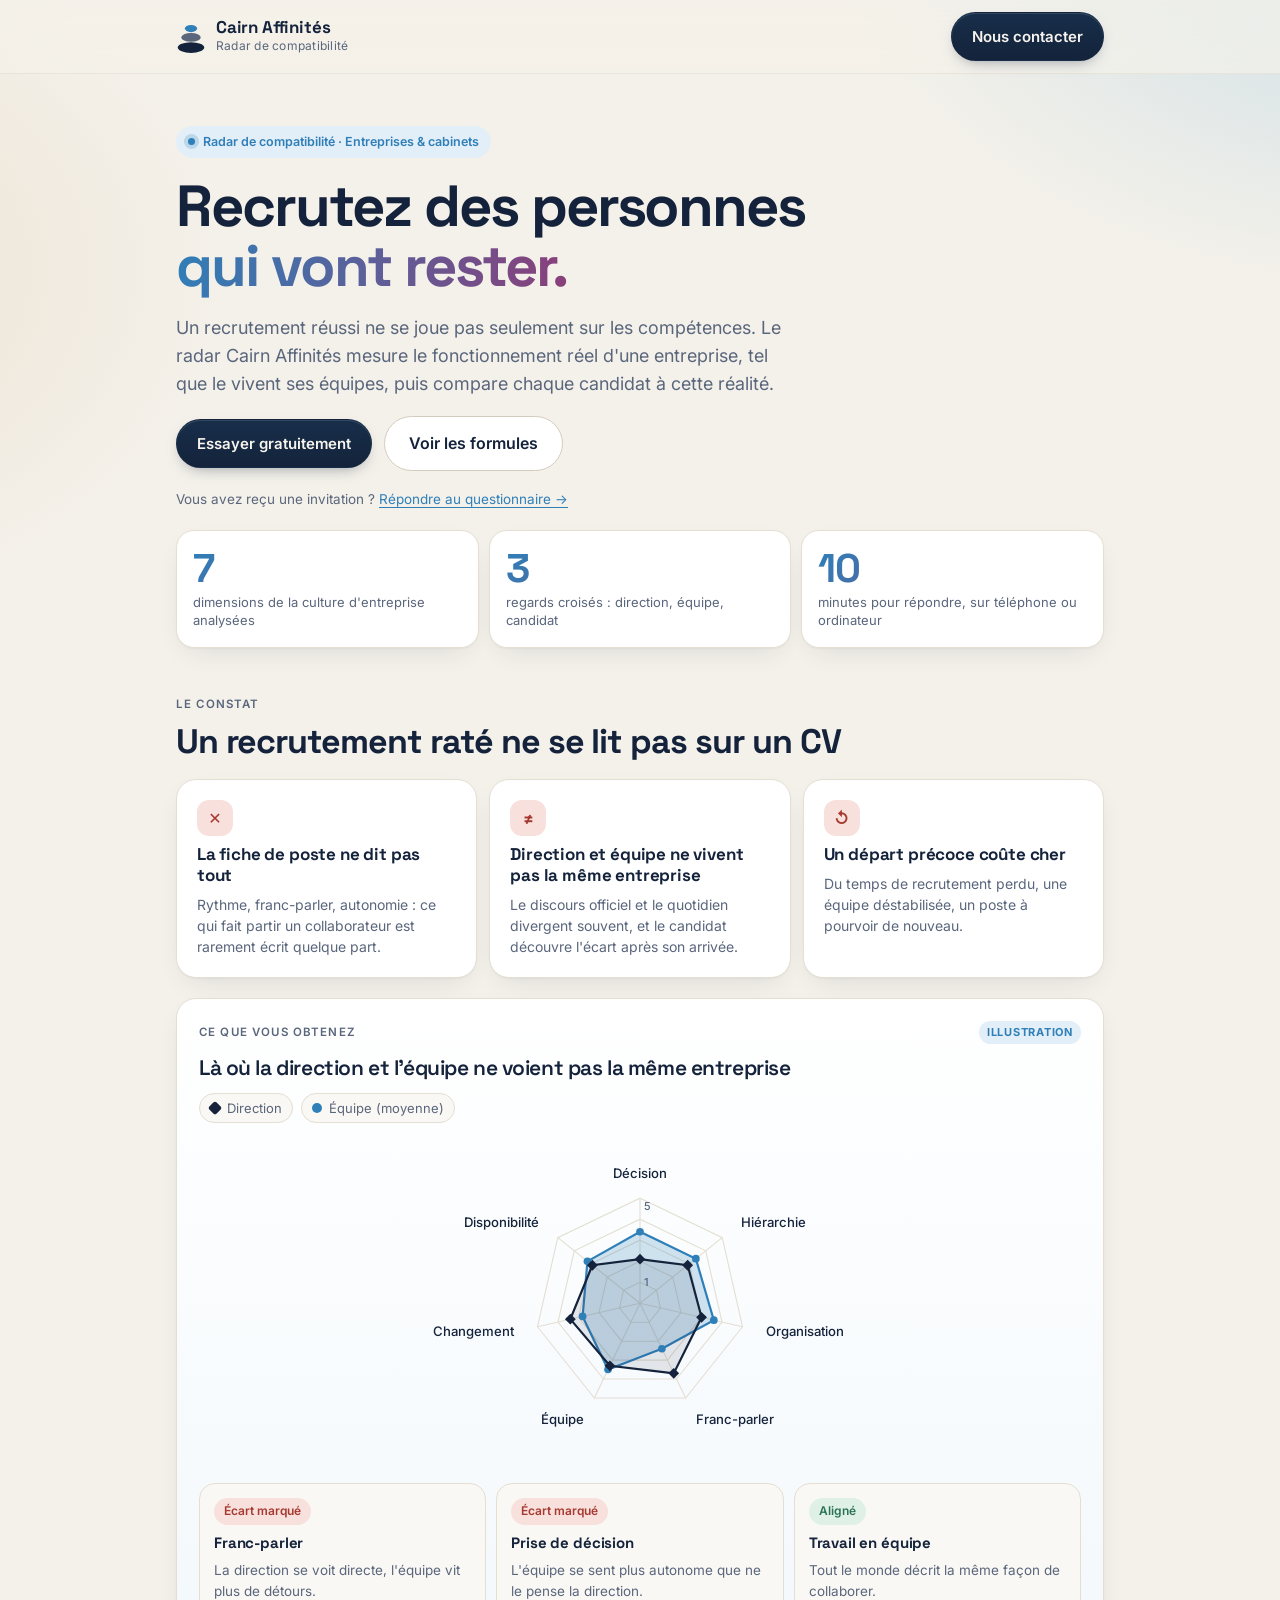
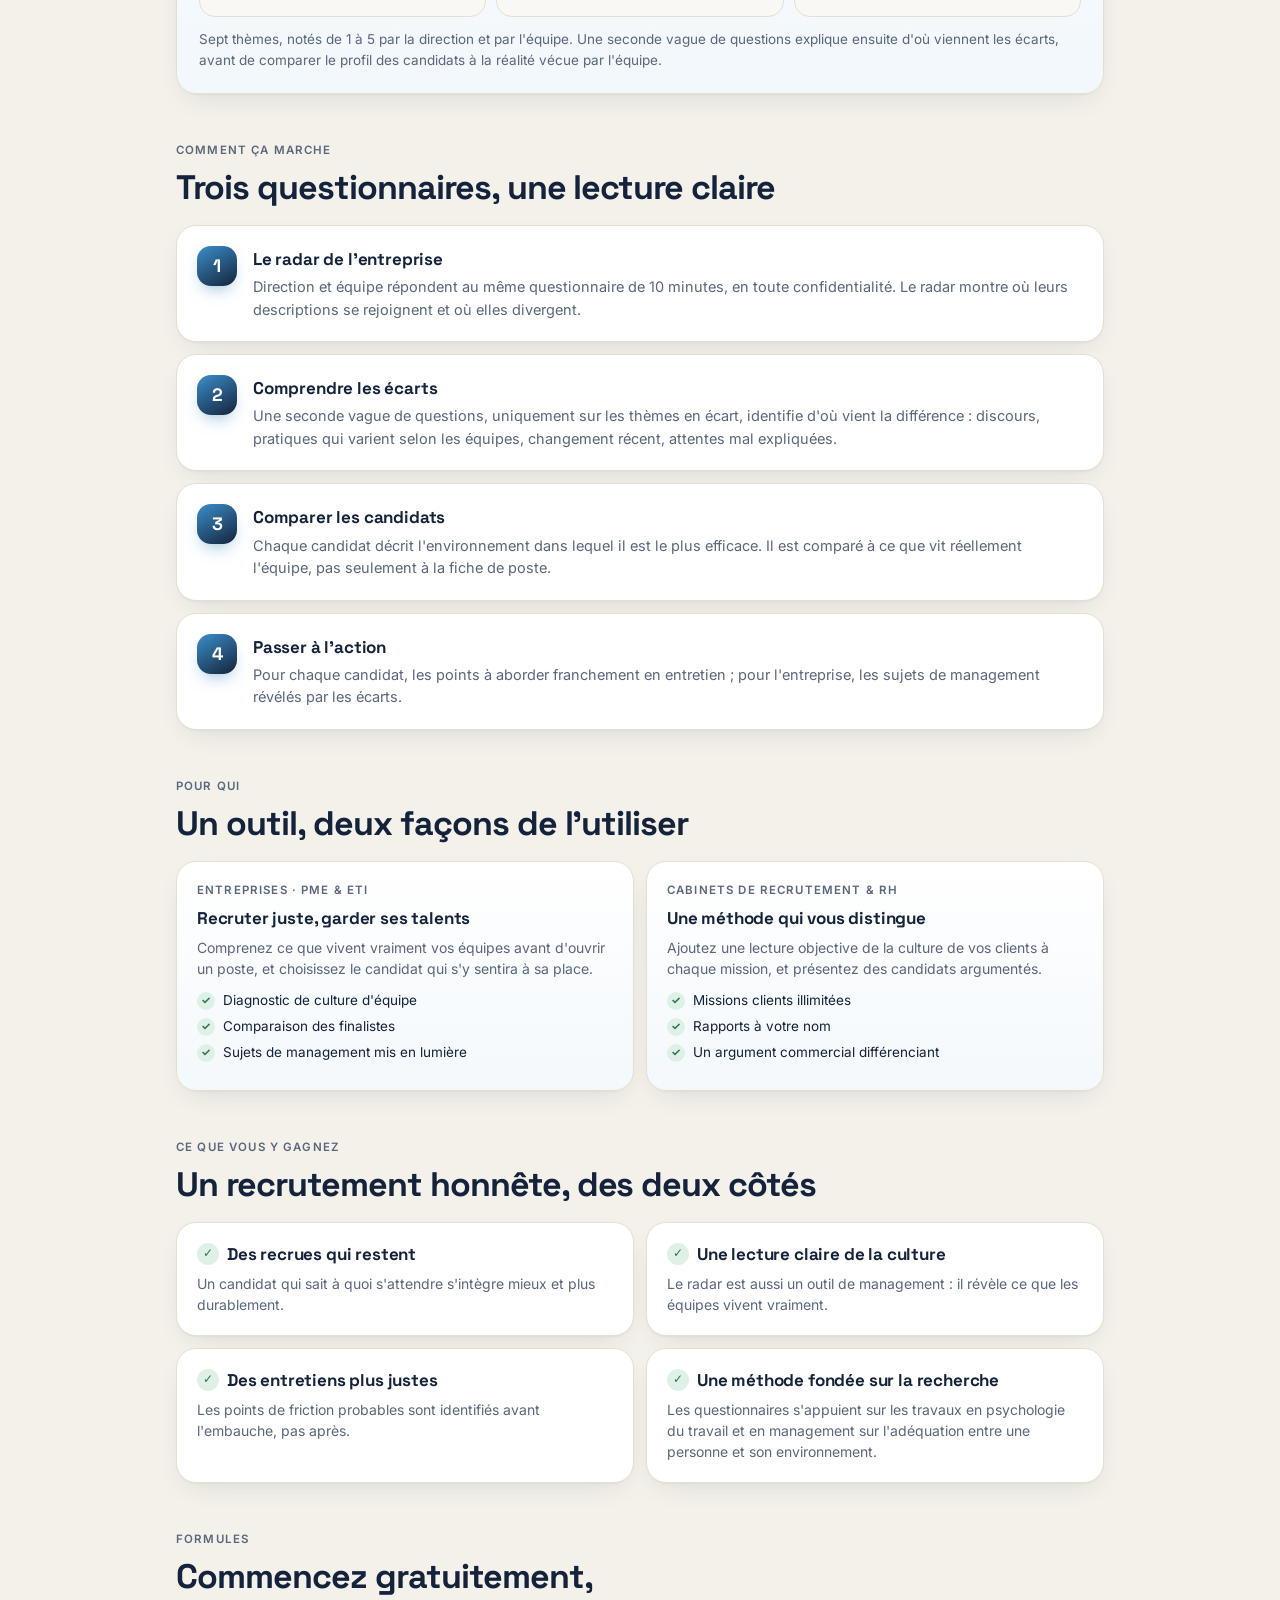
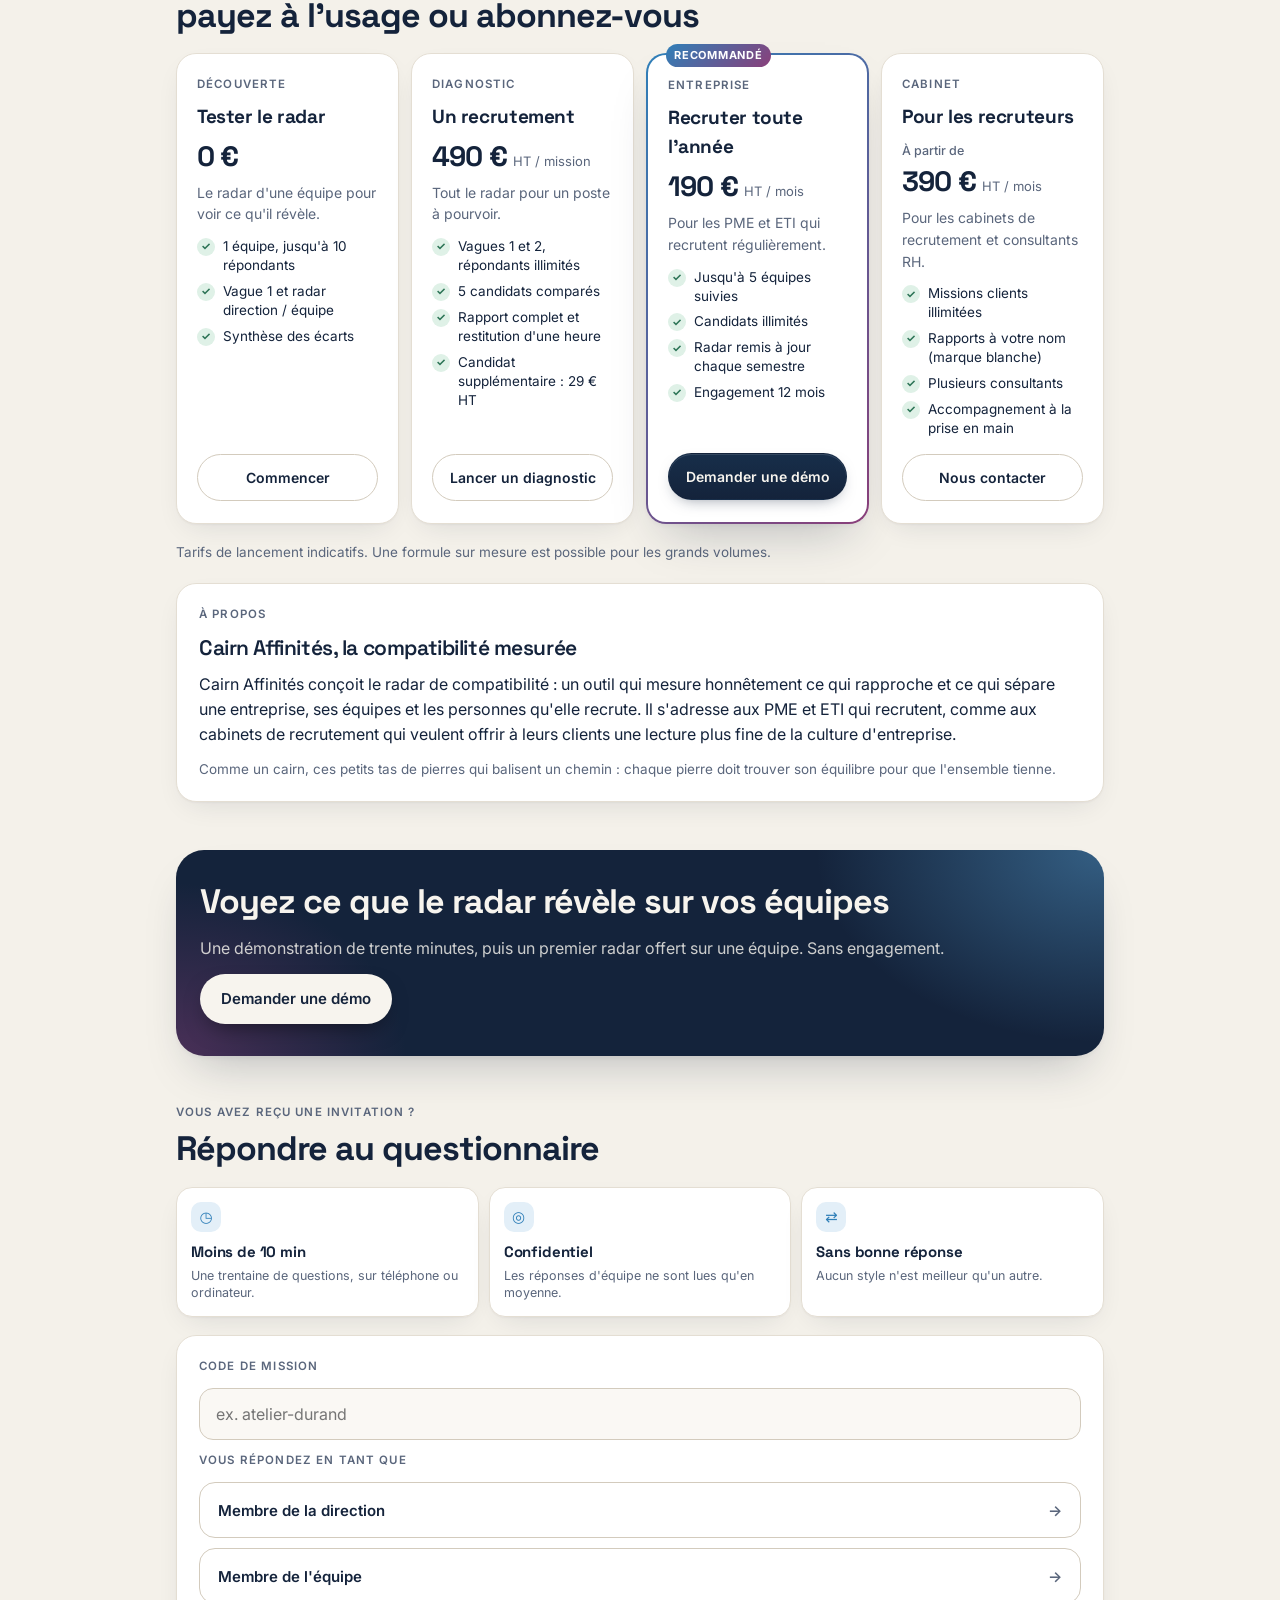
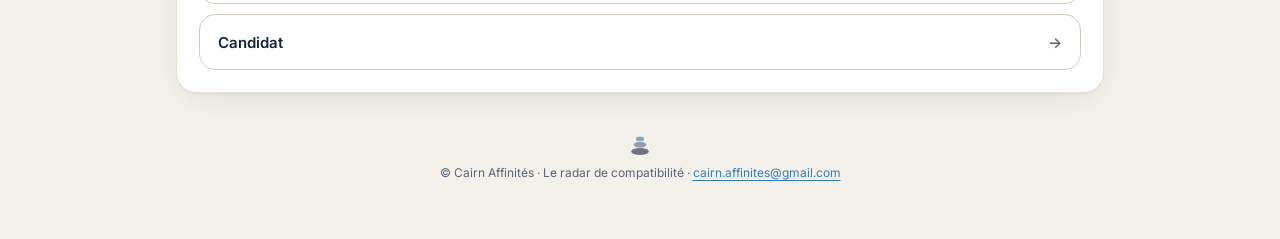
==== commit b0256006: "Positionnement produit radar et formules" ====
--- a/index.html
+++ b/index.html
@@ -4,7 +4,7 @@
 <meta charset="utf-8">
 <meta name="viewport" content="width=device-width,initial-scale=1,viewport-fit=cover">
 <title>Radar de compatibilité · Cairn Affinités</title>
-<meta name="description" content="Cairn Affinités — radar de compatibilité entre une entreprise, ses équipes et ses candidats.">
+<meta name="description" content="Cairn Affinités — le radar de compatibilité qui compare la culture réelle d'une entreprise et ses candidats. Pour les PME, ETI et cabinets de recrutement.">
 <meta name="theme-color" content="#14233B">
 <link rel="icon" href="data:image/svg+xml,%3Csvg xmlns='http://www.w3.org/2000/svg' viewBox='0 0 34 38'%3E%3Cellipse cx='17' cy='31' rx='15' ry='6' fill='%2314233B'/%3E%3Cellipse cx='17' cy='19.5' rx='11' ry='5' fill='%2355627A'/%3E%3Cellipse cx='17' cy='9.5' rx='7' ry='4' fill='%232F7FB8'/%3E%3C/svg%3E">
 <link rel="preconnect" href="https://fonts.googleapis.com">
@@ -162,6 +162,18 @@
 .offre span:not(.tag) { font-size: 14px; color: var(--muted); }
 .offre.vedette { border: 2px solid transparent; background: linear-gradient(var(--surface), var(--surface)) padding-box, linear-gradient(135deg, var(--sky), var(--cand)) border-box; box-shadow: var(--shadow-lg); }
 .offre .tag { position: absolute; top: -11px; left: 18px; background: linear-gradient(135deg, var(--sky), var(--cand)); color: #fff; }
+.offres4 { grid-template-columns: repeat(4, minmax(0, 1fr)); }
+.offre .prix { display: flex; align-items: baseline; gap: 6px; flex-wrap: wrap; margin: 2px 0; }
+.offre .prix strong { font-family: var(--display); font-size: 28px; letter-spacing: -.03em; line-height: 1.1; }
+.offre .prix em { font-style: normal; font-size: 13px; color: var(--muted); }
+.offre .btn { margin-top: auto; min-height: 44px; font-size: 14px; padding-inline: 12px; white-space: nowrap; }
+.offre .prix small { display: block; width: 100%; font-family: var(--body); font-size: 12.5px; font-weight: 500; color: var(--muted); letter-spacing: 0; }
+.inclus { list-style: none; margin: 4px 0 8px; padding: 0; display: flex; flex-direction: column; gap: 7px; font-size: 13.5px; }
+.inclus li { display: flex; gap: 8px; align-items: flex-start; line-height: 1.4; }
+.inclus li::before { content: "✓"; flex: none; width: 18px; height: 18px; border-radius: 50%; display: grid; place-items: center; font-size: 11px; font-weight: 700; background: var(--ok-bg); color: var(--ok); margin-top: 1px; }
+.cible { background: linear-gradient(180deg, var(--surface), color-mix(in srgb, var(--sky-soft) 40%, var(--surface))); }
+.cartes2 .cible b::before { content: none; }
+@media (max-width: 900px) { .offres4 { grid-template-columns: repeat(2, minmax(0, 1fr)); } }
 .chips { display: flex; flex-wrap: wrap; gap: 8px; }
 .chips .chip { font-size: 14px; padding: 8px 14px; color: var(--ink); }
 .cta-final { margin-top: 28px; padding: 32px 24px; border-radius: 28px; color: #F7F4EE; display: flex; flex-direction: column; gap: 14px;
@@ -171,7 +183,7 @@
 .cta-final .btn-clair, .cta-final .btn-clair:hover { background: #F7F4EE; color: #14233B; box-shadow: 0 10px 24px -10px rgba(0,0,0,.6); }
 @media (max-width: 600px) {
   .kpis b { font-size: 32px; }
-  .cartes3, .cartes2, .offres { grid-template-columns: 1fr; }
+  .cartes3, .cartes2, .offres, .offres4 { grid-template-columns: 1fr; }
   .offres { gap: 20px; }
   .cta-row > * { flex: 1 1 100%; }
 }
@@ -329,7 +341,7 @@
       <ellipse cx="17" cy="31" rx="15" ry="6" fill="var(--ink)"/>
       <ellipse cx="17" cy="19.5" rx="11" ry="5" fill="var(--muted)"/>
       <ellipse cx="17" cy="9.5" rx="7" ry="4" fill="var(--sky)"/>
-    </svg><span>© Cairn Affinités · Recruter des personnes qui se sentiront à leur place</span></footer>
+    </svg><span>© Cairn Affinités · Le radar de compatibilité · <a href="mailto:cairn.affinites@gmail.com">cairn.affinites@gmail.com</a></span></footer>
 </div>
 
 <script>
@@ -997,9 +1009,8 @@
   }
   function vueAPropos() {
     return '<section class="panel stack apropos"><p class="label">À propos</p>' +
-      '<h2>Cairn Affinités, le recrutement par la compatibilité</h2>' +
-      '<p>Cairn Affinités est un cabinet de recrutement dédié aux PME et ETI. Plutôt que de promettre un candidat « parfait », nous mesurons honnêtement ce qui rapproche et ce qui sépare une entreprise, ses équipes et les personnes qu\'elle recrute.</p>' +
-
+      '<h2>Cairn Affinités, la compatibilité mesurée</h2>' +
+      '<p>Cairn Affinités conçoit le radar de compatibilité : un outil qui mesure honnêtement ce qui rapproche et ce qui sépare une entreprise, ses équipes et les personnes qu\'elle recrute. Il s\'adresse aux PME et ETI qui recrutent, comme aux cabinets de recrutement qui veulent offrir à leurs clients une lecture plus fine de la culture d\'entreprise.</p>' +
       '<p class="small">Comme un cairn, ces petits tas de pierres qui balisent un chemin : chaque pierre doit trouver son équilibre pour que l\'ensemble tienne.</p></section>';
   }
   function lienContact(sujet) {
@@ -1023,59 +1034,75 @@
     return '<section class="bloc' + (extra ? " " + extra : "") + '"' + (id ? ' id="' + id + '"' : "") + '>' +
       '<div class="bloc-tete"><p class="label">' + label + '</p><h2 class="h2-xl">' + titre + '</h2></div>' + corps + '</section>';
   }
+  function offre(cl, label, titre, prix, unite, pitch, points, cta, tag) {
+    return '<div class="offre' + (cl ? " " + cl : "") + '">' + (tag ? '<span class="tag">' + tag + '</span>' : "") +
+      '<p class="label">' + label + '</p><b>' + titre + '</b>' +
+      '<p class="prix">' + prix.replace(/^(<small>.*?<\/small>)?(.*)$/, "$1<strong>$2</strong>") + (unite ? '<em>' + unite + '</em>' : "") + '</p>' +
+      '<span>' + pitch + '</span><ul class="inclus">' + points.map(function (p) { return '<li>' + p + '</li>'; }).join("") + '</ul>' +
+      '<a class="btn ' + (cl === "vedette" ? "" : "ghost ") + 'grow" href="' + lienContact("Formule " + label + " · Cairn Affinités") + '">' + cta + '</a></div>';
+  }
   function vueAccueil() {
     var h = '';
+    var rdv = lienContact("Demande de démonstration · Radar Cairn Affinités");
     /* Hero */
-    h += '<div class="hero hero-xl"><span class="eyebrow">Cabinet de recrutement · PME &amp; ETI</span>' +
+    h += '<div class="hero hero-xl"><span class="eyebrow">Radar de compatibilité · Entreprises &amp; cabinets</span>' +
       '<h1>Recrutez des personnes <span class="hl">qui vont rester.</span></h1>' +
-      '<p class="lead">Un recrutement réussi ne se joue pas seulement sur les compétences. Cairn Affinités mesure le fonctionnement réel de votre entreprise, tel que le vivent vos équipes, puis recrute des candidats faits pour cette réalité.</p>' +
-      '<div class="row cta-row"><a class="btn btn-xl" href="' + lienContact("Demande de rendez-vous · Cairn Affinités") + '">Parlons de votre recrutement</a>' +
-      '<button type="button" class="ghost btn-xl" data-scroll="methode">Découvrir la méthode</button></div>' +
+      '<p class="lead">Un recrutement réussi ne se joue pas seulement sur les compétences. Le radar Cairn Affinités mesure le fonctionnement réel d\'une entreprise, tel que le vivent ses équipes, puis compare chaque candidat à cette réalité.</p>' +
+      '<div class="row cta-row"><a class="btn btn-xl" href="' + lienContact("Essai gratuit · Radar Cairn Affinités") + '">Essayer gratuitement</a>' +
+      '<button type="button" class="ghost btn-xl" data-scroll="offres">Voir les formules</button></div>' +
       '<p class="small">Vous avez reçu une invitation ? <a href="#" data-scroll="repondre-bloc">Répondre au questionnaire →</a></p></div>';
-    /* Chiffres clés de la méthode */
     h += '<div class="kpis"><div><b>7</b><span>dimensions de la culture d\'entreprise analysées</span></div>' +
       '<div><b>3</b><span>regards croisés : direction, équipe, candidat</span></div>' +
-      '<div><b>12</b><span>mois de suivi après l\'embauche</span></div></div>';
-    /* Problème */
+      '<div><b>10</b><span>minutes pour répondre, sur téléphone ou ordinateur</span></div></div>';
+    /* Constat */
     h += section("", "Le constat", "Un recrutement raté ne se lit pas sur un CV",
       '<div class="cartes3">' +
       '<div class="carte"><i>✕</i><b>La fiche de poste ne dit pas tout</b><span>Rythme, franc-parler, autonomie : ce qui fait partir un collaborateur est rarement écrit quelque part.</span></div>' +
       '<div class="carte"><i>≠</i><b>Direction et équipe ne vivent pas la même entreprise</b><span>Le discours officiel et le quotidien divergent souvent, et le candidat découvre l\'écart après son arrivée.</span></div>' +
       '<div class="carte"><i>↺</i><b>Un départ précoce coûte cher</b><span>Du temps de recrutement perdu, une équipe déstabilisée, un poste à pourvoir de nouveau.</span></div>' +
       '</div>');
-    /* Exemple de radar */
     h += vueExemple();
     /* Méthode */
-    h += section("methode", "La méthode", "Quatre étapes, de votre culture à l\'intégration réussie",
+    h += section("methode", "Comment ça marche", "Trois questionnaires, une lecture claire",
       '<ol class="etapes">' +
-      '<li><span class="n">1</span><div><b>Le radar de votre entreprise</b><span>Direction et équipe répondent au même questionnaire de 10 minutes, en toute confidentialité. Le radar montre où leurs descriptions se rejoignent et où elles divergent.</span></div></li>' +
+      '<li><span class="n">1</span><div><b>Le radar de l\'entreprise</b><span>Direction et équipe répondent au même questionnaire de 10 minutes, en toute confidentialité. Le radar montre où leurs descriptions se rejoignent et où elles divergent.</span></div></li>' +
       '<li><span class="n">2</span><div><b>Comprendre les écarts</b><span>Une seconde vague de questions, uniquement sur les thèmes en écart, identifie d\'où vient la différence : discours, pratiques qui varient selon les équipes, changement récent, attentes mal expliquées.</span></div></li>' +
-      '<li><span class="n">3</span><div><b>Des candidats compatibles</b><span>Chaque candidat décrit l\'environnement dans lequel il est le plus efficace. Il est comparé à ce que vit réellement votre équipe, pas seulement à la fiche de poste.</span></div></li>' +
-      '<li><span class="n">4</span><div><b>Une intégration suivie</b><span>Nous restons présents pendant douze mois après l\'embauche pour repérer tôt les signaux de décalage.</span></div></li>' +
+      '<li><span class="n">3</span><div><b>Comparer les candidats</b><span>Chaque candidat décrit l\'environnement dans lequel il est le plus efficace. Il est comparé à ce que vit réellement l\'équipe, pas seulement à la fiche de poste.</span></div></li>' +
+      '<li><span class="n">4</span><div><b>Passer à l\'action</b><span>Pour chaque candidat, les points à aborder franchement en entretien ; pour l\'entreprise, les sujets de management révélés par les écarts.</span></div></li>' +
       '</ol>');
+    /* Pour qui */
+    h += section("pour-qui", "Pour qui", "Un outil, deux façons de l\'utiliser",
+      '<div class="cartes2">' +
+      '<div class="carte cible"><p class="label">Entreprises · PME &amp; ETI</p><b>Recruter juste, garder ses talents</b><span>Comprenez ce que vivent vraiment vos équipes avant d\'ouvrir un poste, et choisissez le candidat qui s\'y sentira à sa place.</span>' +
+        '<ul class="inclus"><li>Diagnostic de culture d\'équipe</li><li>Comparaison des finalistes</li><li>Sujets de management mis en lumière</li></ul></div>' +
+      '<div class="carte cible"><p class="label">Cabinets de recrutement &amp; RH</p><b>Une méthode qui vous distingue</b><span>Ajoutez une lecture objective de la culture de vos clients à chaque mission, et présentez des candidats argumentés.</span>' +
+        '<ul class="inclus"><li>Missions clients illimitées</li><li>Rapports à votre nom</li><li>Un argument commercial différenciant</li></ul></div>' +
+      '</div>');
     /* Bénéfices */
     h += section("", "Ce que vous y gagnez", "Un recrutement honnête, des deux côtés",
       '<div class="cartes2">' +
       '<div class="carte"><b>Des recrues qui restent</b><span>Un candidat qui sait à quoi s\'attendre s\'intègre mieux et plus durablement.</span></div>' +
-      '<div class="carte"><b>Une lecture claire de votre culture</b><span>Le radar est aussi un outil de management : il révèle ce que vos équipes vivent vraiment.</span></div>' +
-      '<div class="carte"><b>Des entretiens plus justes</b><span>Nous vous indiquons les points à aborder franchement avec chaque candidat, avant qu\'ils ne deviennent des frictions.</span></div>' +
-      '<div class="carte"><b>Une méthode fondée sur la recherche</b><span>Nos questionnaires s\'appuient sur les travaux en psychologie du travail et en management sur l\'adéquation entre une personne et son environnement.</span></div>' +
+      '<div class="carte"><b>Une lecture claire de la culture</b><span>Le radar est aussi un outil de management : il révèle ce que les équipes vivent vraiment.</span></div>' +
+      '<div class="carte"><b>Des entretiens plus justes</b><span>Les points de friction probables sont identifiés avant l\'embauche, pas après.</span></div>' +
+      '<div class="carte"><b>Une méthode fondée sur la recherche</b><span>Les questionnaires s\'appuient sur les travaux en psychologie du travail et en management sur l\'adéquation entre une personne et son environnement.</span></div>' +
       '</div>');
-    /* Offres */
-    h += section("offres", "Nos formules", "Un accompagnement à la mesure de vos besoins",
-      '<div class="offres">' +
-      '<div class="offre"><p class="label">Ponctuel</p><b>Un recrutement</b><span>Le radar de votre entreprise et un recrutement mené de bout en bout, candidats compatibles à l\'appui.</span></div>' +
-      '<div class="offre vedette"><span class="tag">Le plus choisi</span><p class="label">Partenaire</p><b>Vos recrutements de l\'année</b><span>Un interlocuteur unique pour plusieurs recrutements, avec un radar mis à jour au fil de l\'eau.</span></div>' +
-      '<div class="offre"><p class="label">Gardien</p><b>Recruter et fidéliser</b><span>Les recrutements, le suivi d\'intégration sur douze mois et un point régulier sur le climat de vos équipes.</span></div>' +
-      '</div><p class="small">Tarifs sur devis, selon le nombre de postes et la taille de vos équipes.</p>');
-    /* Pour qui */
-    h += section("", "Pour qui", "Les PME et ETI qui veulent recruter juste",
-      '<div class="chips"><span class="chip">Commercial</span><span class="chip">Finance</span><span class="chip">RH &amp; juridique</span><span class="chip">Marketing</span><span class="chip">Cadres</span><span class="chip">Agents de maîtrise</span><span class="chip">CDI</span><span class="chip">Partout en France</span></div>');
+    /* Formules */
+    h += section("offres", "Formules", "Commencez gratuitement, payez à l\'usage ou abonnez-vous",
+      '<div class="offres offres4">' +
+      offre("", "Découverte", "Tester le radar", "0 €", "", "Le radar d\'une équipe pour voir ce qu\'il révèle.",
+        ["1 équipe, jusqu\'à 10 répondants", "Vague 1 et radar direction / équipe", "Synthèse des écarts"], "Commencer") +
+      offre("", "Diagnostic", "Un recrutement", "490 €", "HT / mission", "Tout le radar pour un poste à pourvoir.",
+        ["Vagues 1 et 2, répondants illimités", "5 candidats comparés", "Rapport complet et restitution d\'une heure", "Candidat supplémentaire : 29 € HT"], "Lancer un diagnostic") +
+      offre("vedette", "Entreprise", "Recruter toute l\'année", "190 €", "HT / mois", "Pour les PME et ETI qui recrutent régulièrement.",
+        ["Jusqu\'à 5 équipes suivies", "Candidats illimités", "Radar remis à jour chaque semestre", "Engagement 12 mois"], "Demander une démo", "Recommandé") +
+      offre("", "Cabinet", "Pour les recruteurs", "<small>À partir de</small>390 €", "HT / mois", "Pour les cabinets de recrutement et consultants RH.",
+        ["Missions clients illimitées", "Rapports à votre nom (marque blanche)", "Plusieurs consultants", "Accompagnement à la prise en main"], "Nous contacter") +
+      '</div><p class="small">Tarifs de lancement indicatifs. Une formule sur mesure est possible pour les grands volumes.</p>');
     h += vueAPropos();
     /* CTA final */
-    h += '<section class="cta-final"><h2 class="h2-xl">Parlons de votre prochain recrutement</h2>' +
-      '<p>Un premier échange de trente minutes, sans engagement, pour comprendre votre besoin et vous montrer le radar.</p>' +
-      '<div class="row cta-row"><a class="btn btn-xl btn-clair" href="' + lienContact("Demande de rendez-vous · Cairn Affinités") + '">Prendre rendez-vous</a></div></section>';
+    h += '<section class="cta-final"><h2 class="h2-xl">Voyez ce que le radar révèle sur vos équipes</h2>' +
+      '<p>Une démonstration de trente minutes, puis un premier radar offert sur une équipe. Sans engagement.</p>' +
+      '<div class="row cta-row"><a class="btn btn-xl btn-clair" href="' + rdv + '">Demander une démo</a></div></section>';
     /* Répondants */
     h += section("repondre-bloc", "Vous avez reçu une invitation ?", "Répondre au questionnaire",
       '<div class="atouts">' +
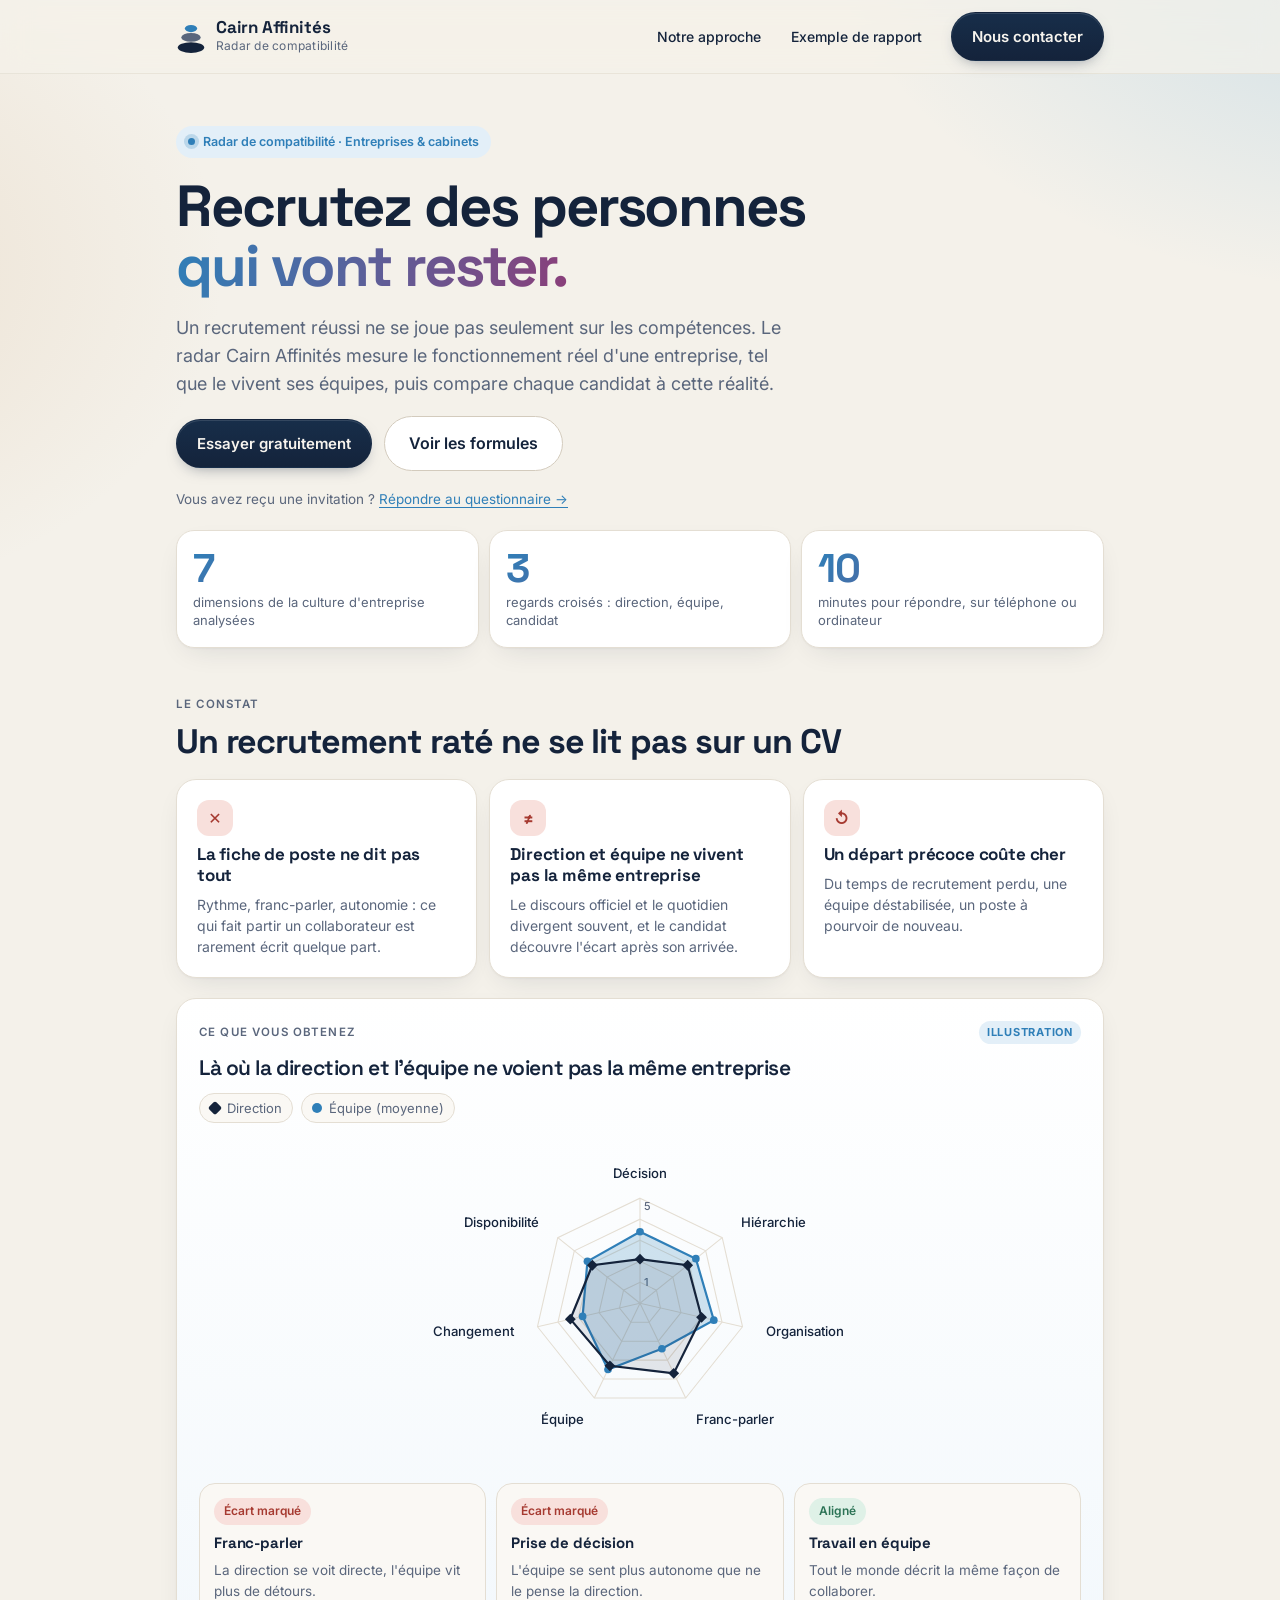
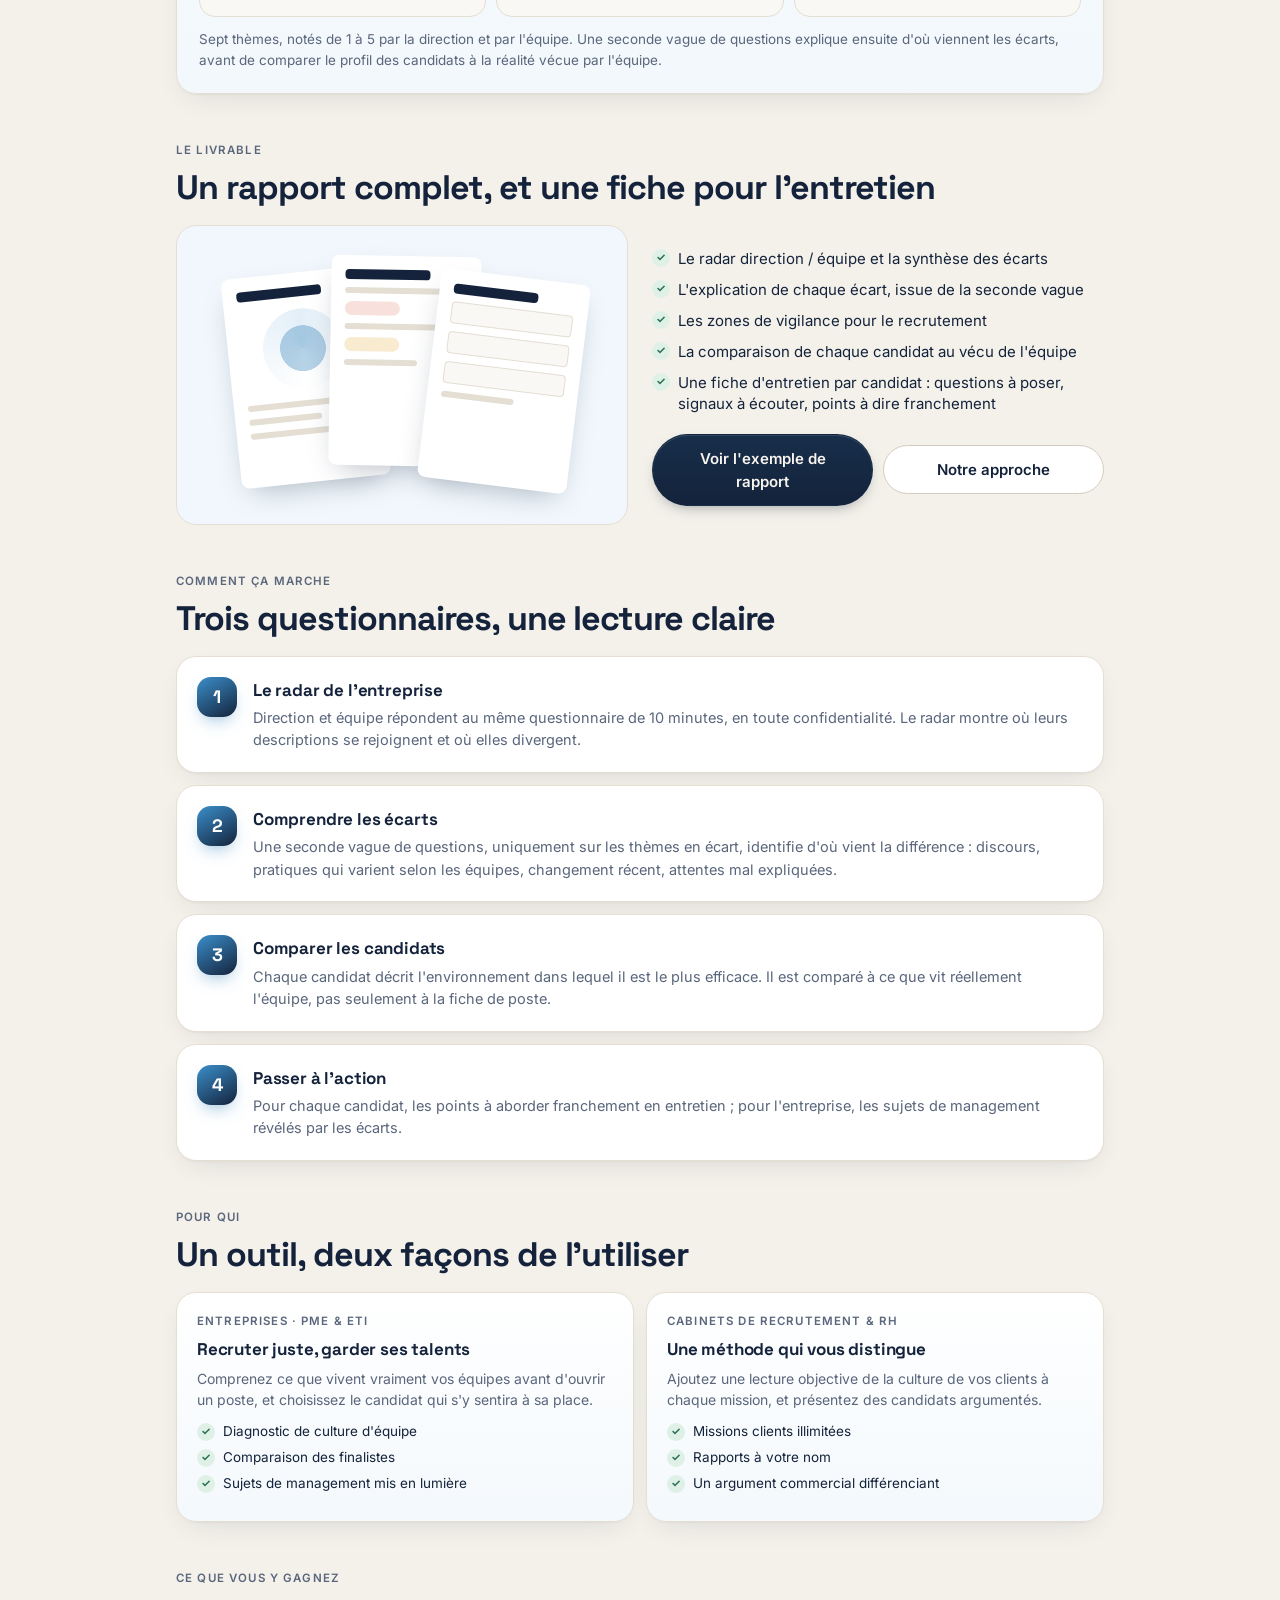
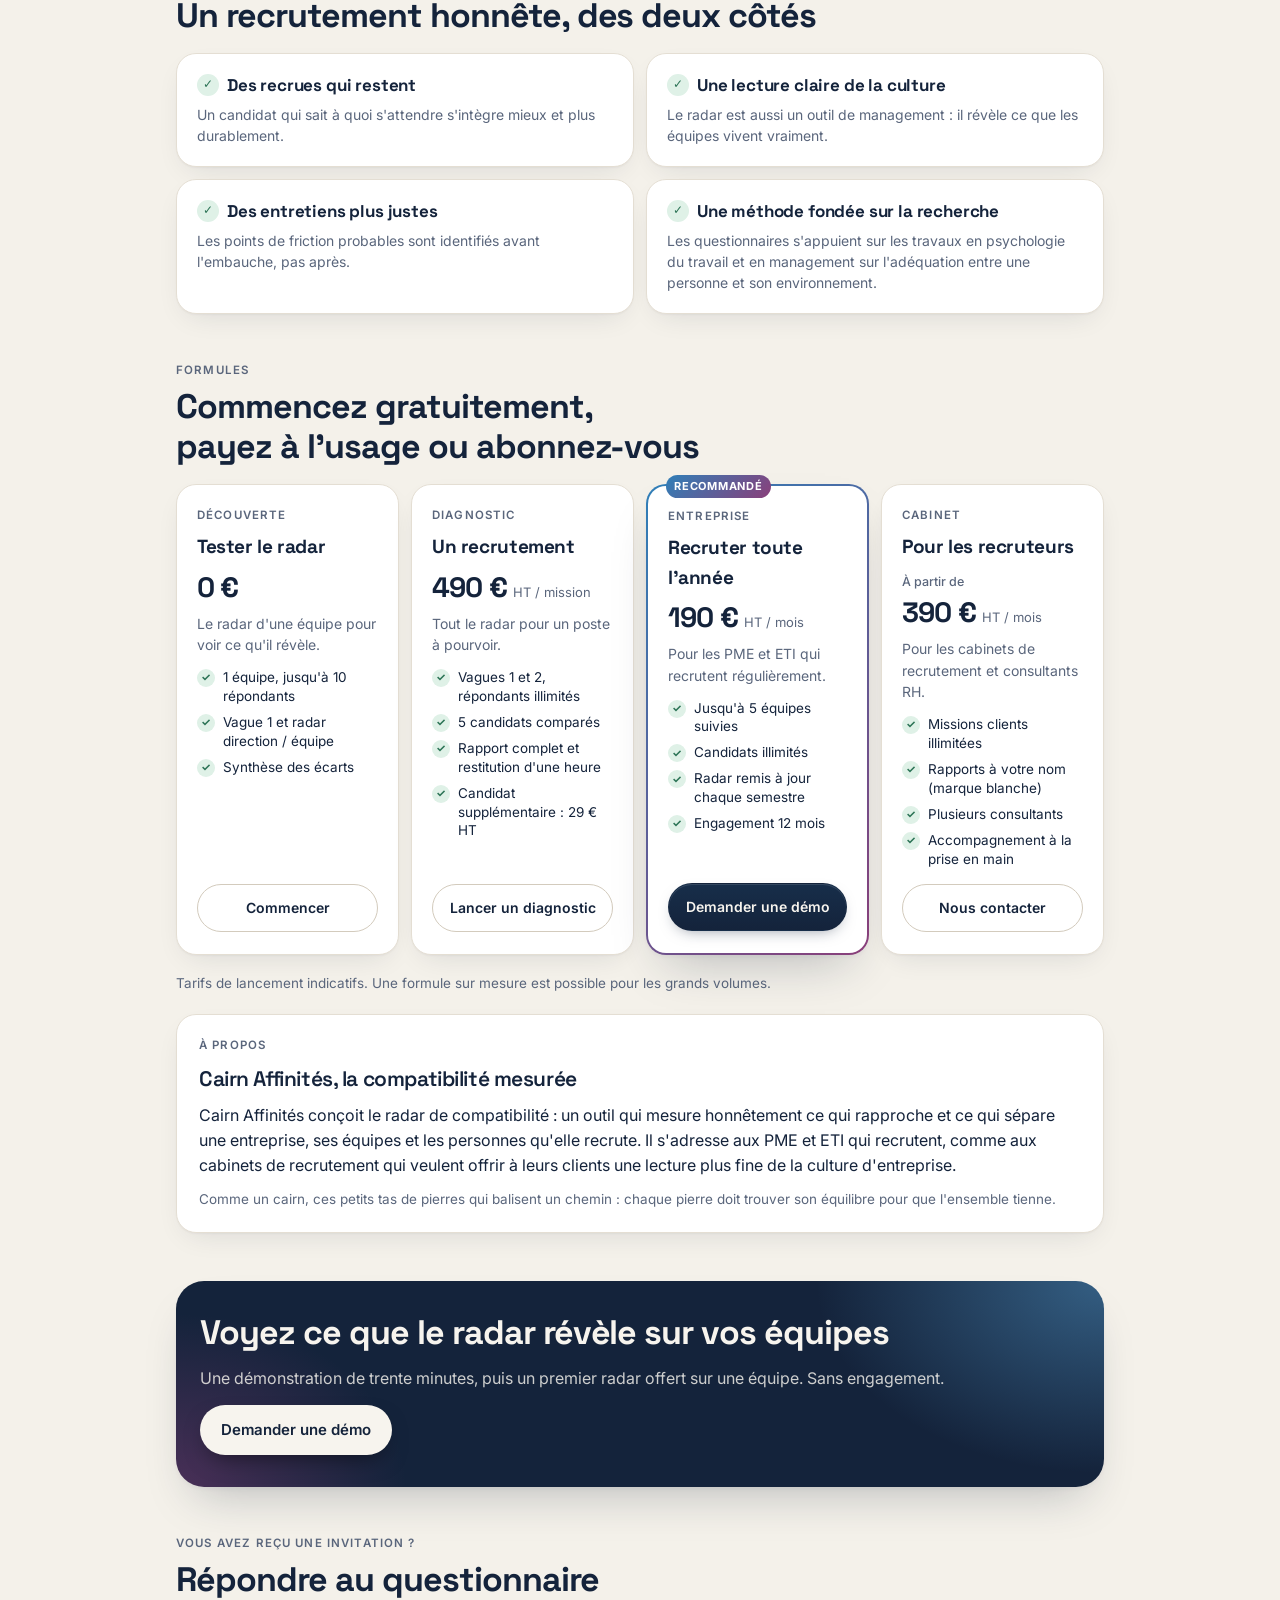
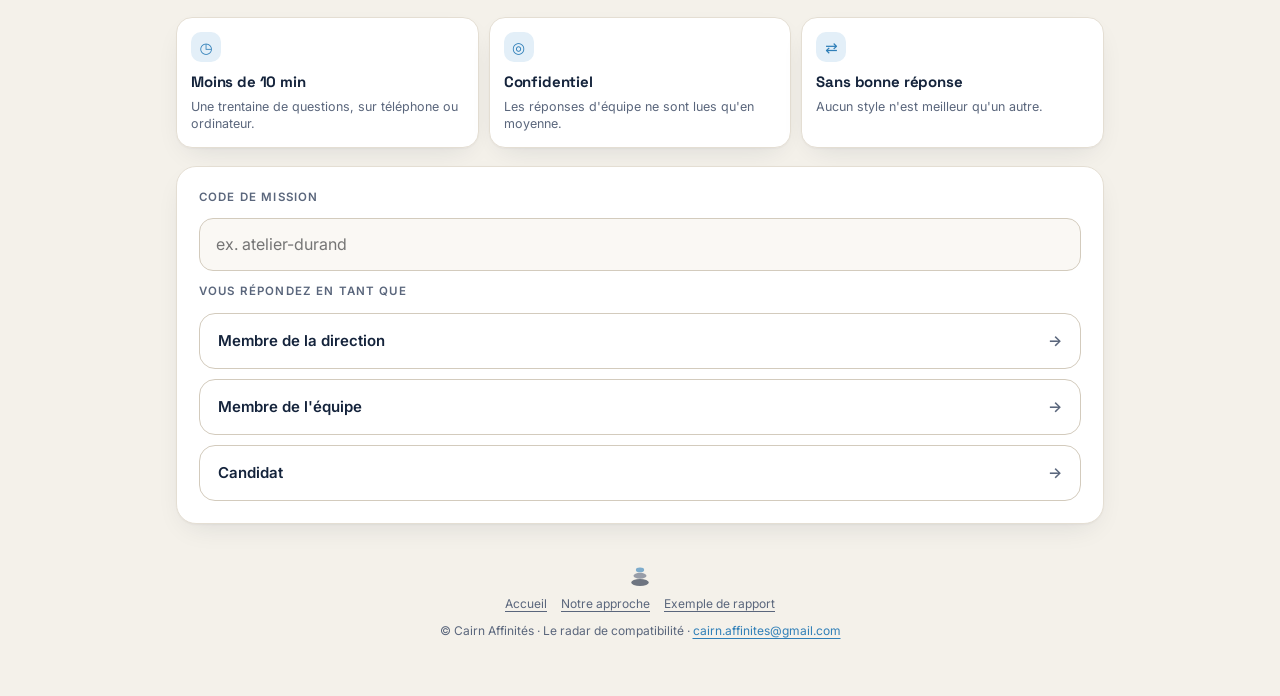
==== commit 1b662fb0: "Exemple de rapport, fiche d'entretien et page Notre approche" ====
--- a/index.html
+++ b/index.html
@@ -316,6 +316,125 @@
 }
 @media (prefers-reduced-motion: reduce) { * { transition: none !important; } .scale button[aria-pressed="true"] { transform: none; } }
 body.accueil .wrap, body.accueil .topbar-in { max-width: 960px; }
+/* Navigation vitrine */
+.topnav { display: none; gap: 4px; margin-left: auto; }
+body.accueil .topnav { display: flex; }
+.topnav button { background: transparent; color: var(--ink); box-shadow: none; min-height: 40px; padding: 8px 12px; font-size: 14px; font-weight: 500; }
+.topnav button:hover:not(:disabled) { background: var(--surface); box-shadow: none; transform: none; }
+body.accueil .topcta { margin-left: 4px; }
+@media (max-width: 720px) { .topnav { display: none !important; } body.accueil .topcta { margin-left: auto; } }
+.site-foot nav { display: flex; gap: 14px; flex-wrap: wrap; justify-content: center; }
+.site-foot nav a { color: var(--muted); }
+.sommaire { display: flex; flex-wrap: wrap; gap: 8px; }
+.sommaire .chip { cursor: pointer; min-height: 36px; font-size: 13px; box-shadow: none; background: var(--surface); color: var(--ink); }
+.ancre { scroll-margin-top: 80px; height: 0; }
+.btn-contour { background: transparent !important; color: #F7F4EE !important; border-color: rgba(247,244,238,.4) !important; }
+
+/* Pages du rapport */
+.doc-page { background: #FFFFFF; color: #14233B; border-radius: 14px; border: 1px solid var(--line); box-shadow: var(--shadow-lg); padding: 28px 30px 20px; display: flex; flex-direction: column; gap: 18px;
+  --ink: #14233B; --muted: #55627A; --line: #E4DED3; --surface: #FFFFFF; --surface-2: #FAF8F4; --sky-soft: #E3EFF8; --dir: #14233B; --team: #2F7FB8; --cand: #8A3F7A;
+  --ok: #2B7355; --ok-bg: #DFF1E7; --warn: #8F5E12; --warn-bg: #F8EBCF; --crit: #A63A31; --crit-bg: #F8E0DC; }
+.doc-head { display: flex; justify-content: space-between; align-items: center; gap: 12px; padding-bottom: 12px; border-bottom: 1px solid var(--line); font-size: 12px; font-weight: 600; text-transform: uppercase; letter-spacing: .08em; color: var(--muted); }
+.doc-brand { display: inline-flex; align-items: center; gap: 8px; font-family: var(--display); font-size: 14px; text-transform: none; letter-spacing: 0; color: var(--ink); }
+.doc-body { display: flex; flex-direction: column; gap: 16px; }
+.doc-foot { display: flex; justify-content: space-between; gap: 12px; padding-top: 10px; border-top: 1px solid var(--line); font-size: 11.5px; color: var(--muted); }
+.doc-h1 { font-size: 24px; letter-spacing: -.02em; }
+.doc-h2 { font-size: 21px; }
+.doc-page h3 { font-size: 16px; }
+.doc-page h4 { margin: 4px 0 0; font-family: var(--display); font-size: 13px; text-transform: uppercase; letter-spacing: .06em; color: var(--muted); }
+.doc-p { font-size: 14.5px; line-height: 1.55; color: #1E2A3D; }
+.doc-meta { display: flex; flex-wrap: wrap; gap: 8px; }
+.doc-meta span { font-size: 13px; padding: 6px 12px; border-radius: 999px; background: var(--surface-2); border: 1px solid var(--line); color: var(--muted); }
+.doc-meta b { color: var(--ink); font-family: var(--display); }
+.doc-grid2 { display: grid; grid-template-columns: minmax(0, 1.1fr) minmax(0, 1fr); gap: 20px; align-items: start; }
+.doc-list { margin: 0; padding-left: 0; list-style: none; display: flex; flex-direction: column; gap: 8px; font-size: 14px; line-height: 1.5; }
+.doc-list li { padding-left: 14px; position: relative; }
+.doc-list li::before { content: ""; position: absolute; left: 0; top: .6em; width: 6px; height: 6px; border-radius: 50%; background: var(--sky); }
+.doc-list li .pill { margin-right: 4px; }
+.doc-note { font-size: 14px; padding: 12px 14px; border-radius: 12px; background: var(--sky-soft); color: #14233B; }
+.doc-axes .axis { padding-block: 12px; }
+.doc-ecart, .fiche-theme { display: flex; flex-direction: column; gap: 10px; padding: 16px; border-radius: 14px; border: 1px solid var(--line); background: var(--surface-2); }
+.doc-ecart-tete { display: flex; justify-content: space-between; align-items: center; gap: 10px; }
+.doc-verb { display: flex; flex-direction: column; gap: 6px; font-size: 13.5px; font-style: italic; color: #1E2A3D; border-left: 3px solid var(--line); padding-left: 12px; }
+.doc-verb b { font-style: normal; }
+.vigil { display: flex; flex-direction: column; gap: 12px; }
+.vigil-item { display: flex; gap: 14px; padding: 16px; border-radius: 14px; border: 1px solid var(--line); }
+.vigil-item.crit { background: color-mix(in srgb, var(--crit-bg) 55%, #fff); }
+.vigil-item.warn { background: color-mix(in srgb, var(--warn-bg) 55%, #fff); }
+.vigil-item > div { display: flex; flex-direction: column; gap: 6px; font-size: 14px; line-height: 1.5; }
+.vigil-n { flex: none; width: 30px; height: 30px; border-radius: 10px; display: grid; place-items: center; font-family: var(--display); font-weight: 700; color: #fff; }
+.vigil-item.crit .vigil-n { background: var(--crit); }
+.vigil-item.warn .vigil-n { background: var(--warn); }
+.doc-reco { font-size: 13.5px; padding: 10px 12px; border-radius: 10px; background: #fff; border: 1px solid var(--line); }
+.doc-climat { display: grid; grid-template-columns: repeat(4, minmax(0, 1fr)); gap: 8px; }
+.doc-climat > div { display: flex; flex-direction: column; gap: 6px; align-items: flex-start; padding: 12px; border-radius: 12px; border: 1px solid var(--line); font-size: 14px; }
+.fiche-tete { display: flex; justify-content: space-between; align-items: flex-end; gap: 12px; flex-wrap: wrap; }
+.fiche-champs { display: flex; flex-direction: column; gap: 4px; font-size: 13px; color: var(--muted); }
+.fiche-q { margin: 0; padding-left: 20px; display: flex; flex-direction: column; gap: 8px; font-size: 14.5px; line-height: 1.5; font-weight: 500; }
+.fiche-q li::marker { color: var(--sky); font-weight: 700; }
+.fiche-2 { display: grid; grid-template-columns: 1fr 1fr; gap: 14px; }
+.fiche-notes { display: flex; justify-content: space-between; gap: 10px; flex-wrap: wrap; font-size: 12.5px; color: var(--muted); padding-top: 40px; border-bottom: 1px dashed var(--line-strong, #D3CBBD); padding-bottom: 6px; }
+.fiche-decision { display: flex; flex-direction: column; gap: 12px; padding: 16px; border-radius: 14px; border: 2px solid var(--ink); font-size: 14px; }
+.fiche-ligne { display: block; height: 22px; border-bottom: 1px dashed #D3CBBD; }
+@media (max-width: 640px) {
+  .doc-page { padding: 20px 16px 16px; border-radius: 12px; }
+  .doc-grid2, .fiche-2 { grid-template-columns: 1fr; }
+  .doc-climat { grid-template-columns: 1fr 1fr; }
+  .doc-head > span:last-child { display: none; }
+}
+
+/* Comparatif */
+.compare { display: flex; flex-direction: column; border-radius: var(--r); overflow: hidden; border: 1px solid var(--line); background: var(--surface); box-shadow: var(--shadow); }
+.compare-row { display: grid; grid-template-columns: minmax(0, .8fr) minmax(0, 1fr) minmax(0, 1fr); border-top: 1px solid var(--line); }
+.compare-row:first-child { border-top: 0; }
+.compare-row > span { padding: 14px 16px; font-size: 14px; line-height: 1.45; }
+.compare-row > span:first-child { font-weight: 600; font-family: var(--display); }
+.compare-row > span:nth-child(2) { color: var(--muted); }
+.compare-row > span:nth-child(3) { background: color-mix(in srgb, var(--sky-soft) 55%, var(--surface)); font-weight: 500; }
+.compare-tete > span { font-size: 12px; text-transform: uppercase; letter-spacing: .08em; font-weight: 700; color: var(--muted); }
+.compare-tete > span:nth-child(3) { color: var(--sky); }
+@media (max-width: 640px) {
+  .compare-row { grid-template-columns: 1fr 1fr; }
+  .compare-row > span:first-child { grid-column: 1 / -1; padding-bottom: 0; }
+  .compare-tete > span:first-child { display: none; }
+}
+.pos .carte i { background: var(--sky-soft); color: var(--sky); }
+.refs { margin: 0; padding-left: 20px; display: flex; flex-direction: column; gap: 6px; font-size: 13.5px; color: var(--muted); }
+.carte sup { color: var(--sky); font-size: 11px; margin-left: 2px; }
+
+/* Aperçu du livrable sur l'accueil */
+.apercu { display: grid; grid-template-columns: minmax(0, 1fr) minmax(0, 1fr); gap: 24px; align-items: center; }
+.apercu-pages { position: relative; height: 300px; background: color-mix(in srgb, var(--sky-soft) 50%, var(--surface)); border: 1px solid var(--line); border-radius: var(--r); box-shadow: none; padding: 0; overflow: hidden; }
+.apercu-pages:hover:not(:disabled) { transform: none; box-shadow: var(--shadow-lg); }
+.mini { position: absolute; width: 150px; height: 210px; background: #fff; border-radius: 8px; box-shadow: 0 12px 30px -12px rgba(20,35,59,.35); padding: 14px; display: flex; flex-direction: column; gap: 8px; transition: transform .25s ease; }
+.mini-1 { left: 12%; top: 46px; transform: rotate(-6deg); }
+.mini-2 { left: 34%; top: 30px; transform: rotate(1deg); z-index: 1; }
+.mini-3 { left: 56%; top: 50px; transform: rotate(7deg); z-index: 2; }
+.apercu-pages:hover .mini-1 { transform: rotate(-9deg) translateX(-8px); }
+.apercu-pages:hover .mini-3 { transform: rotate(10deg) translateX(8px); }
+.mini i { display: block; border-radius: 4px; background: #E4DED3; }
+.mini-t { height: 10px; width: 70%; background: #14233B !important; }
+.mini-r { height: 80px; width: 80px; margin: 4px auto; border-radius: 50% !important; background: radial-gradient(circle, rgba(47,127,184,.35) 0 40%, transparent 41%), conic-gradient(from 0deg, #E3EFF8, #fff, #E3EFF8) !important; }
+.mini-l { height: 6px; width: 100%; }
+.mini-l.c { width: 60%; }
+.mini-p { height: 14px; width: 45%; border-radius: 999px !important; }
+.mini-p.crit { background: #F8E0DC !important; }
+.mini-p.warn { background: #F8EBCF !important; }
+.mini-q { height: 22px; width: 100%; background: #FAF8F4 !important; border: 1px solid #E4DED3; }
+.inclus-lg { font-size: 15px; gap: 10px; }
+@media (max-width: 640px) { .apercu { grid-template-columns: 1fr; } .apercu-pages { height: 260px; } .mini { width: 120px; height: 170px; } .mini-1 { left: 6%; } .mini-2 { left: 30%; } .mini-3 { left: 54%; } }
+
+@media print {
+  @page { size: A4; margin: 12mm; }
+  body { background: #fff !important; }
+  .topbar, .site-foot, .no-print, .cta-final, .hero .small, .hero .eyebrow { display: none !important; }
+  .hero h1 { font-size: 26px; }
+  #app > * { animation: none !important; }
+  .wrap { max-width: none; padding: 0; gap: 0; }
+  .doc-page { box-shadow: none; border: 0; border-radius: 0; padding: 0; break-after: page; page-break-after: always; }
+  .doc-ecart, .fiche-theme, .vigil-item { break-inside: avoid; }
+  * { -webkit-print-color-adjust: exact; print-color-adjust: exact; }
+}
 </style>
 <script src="config.js"></script>
 </head>
@@ -332,6 +451,7 @@
       <div class="brand-sub">Radar de compatibilité</div>
     </div>
   </header></a>
+  <nav class="topnav" aria-label="Navigation principale"><button type="button" data-navtop="approche">Notre approche</button><button type="button" data-navtop="rapport">Exemple de rapport</button></nav>
   <span class="chip topchip">Confidentiel</span>
   <a class="btn topcta" id="top-cta" href="#">Nous contacter</a>
 </div></div>
@@ -341,7 +461,7 @@
       <ellipse cx="17" cy="31" rx="15" ry="6" fill="var(--ink)"/>
       <ellipse cx="17" cy="19.5" rx="11" ry="5" fill="var(--muted)"/>
       <ellipse cx="17" cy="9.5" rx="7" ry="4" fill="var(--sky)"/>
-    </svg><span>© Cairn Affinités · Le radar de compatibilité · <a href="mailto:cairn.affinites@gmail.com">cairn.affinites@gmail.com</a></span></footer>
+    </svg><nav><a href="./">Accueil</a><a href="#approche">Notre approche</a><a href="#rapport">Exemple de rapport</a></nav><span>© Cairn Affinités · Le radar de compatibilité · <a href="mailto:cairn.affinites@gmail.com">cairn.affinites@gmail.com</a></span></footer>
 </div>
 
 <script>
@@ -635,6 +755,7 @@
     m = h.match(/^([dec])-([a-z0-9-]{1,40})$/);
     if (m) return { vue: "repondre", role: m[1], slug: m[2], w: 1, x: "" };
     if (h === "cabinet" || h === "missions") return { vue: "cabinet" };
+    if (h === "rapport" || h === "approche") return { vue: h };
     return { vue: "repondre", role: null, slug: null, w: 1, x: "" };
   }
   /* Pages du questionnaire : { titre, lead, q: [...], com, n (questions par page) } */
@@ -1062,6 +1183,7 @@
       '<div class="carte"><i>↺</i><b>Un départ précoce coûte cher</b><span>Du temps de recrutement perdu, une équipe déstabilisée, un poste à pourvoir de nouveau.</span></div>' +
       '</div>');
     h += vueExemple();
+    h += vueApercuRapport();
     /* Méthode */
     h += section("methode", "Comment ça marche", "Trois questionnaires, une lecture claire",
       '<ol class="etapes">' +
@@ -1113,6 +1235,226 @@
     return h;
   }
 
+  /* ---------- Pages vitrine : exemple de rapport et approche ---------- */
+  var EX_CAND = { nom: "Camille M.", v: [3.8, 3.0, 2.0, 3.9, 3.2, 3.6, 2.4], imp: [3, 2, 4, 4, 3, 2, 5] };
+  function exAxes() {
+    return AXES.map(function (a, i) { return { nom: a.nom, court: a.court, g: a.g, d: a.d, dm: EXEMPLE[i][0], em: EXEMPLE[i][1], gap: Math.abs(EXEMPLE[i][0] - EXEMPLE[i][1]) }; });
+  }
+  function docPage(num, total, titre, corps) {
+    return `<article class="doc-page"><header class="doc-head"><span class="doc-brand"><svg width="18" height="20" viewBox="0 0 34 38" aria-hidden="true"><ellipse cx="17" cy="31" rx="15" ry="6" fill="#14233B"/><ellipse cx="17" cy="19.5" rx="11" ry="5" fill="#55627A"/><ellipse cx="17" cy="9.5" rx="7" ry="4" fill="#2F7FB8"/></svg>Cairn Affinités</span><span>${titre}</span></header>
+      <div class="doc-body">${corps}</div>
+      <footer class="doc-foot"><span>Rapport de compatibilité · Atelier Durand (exemple fictif)</span><span class="num">${num} / ${total}</span></footer></article>`;
+  }
+  function ligneAxe(a, avecCand, cm) {
+    var st = statut(a.gap);
+    var marques = [["d", "Direction", a.dm], ["e", "Équipe", a.em]];
+    if (avecCand) marques.push(["c", "Candidat", cm]);
+    return '<div class="axis"><div class="axis-head"><h3>' + esc(a.nom) + '</h3>' +
+      (avecCand ? "" : '<span class="pill ' + st[0] + '">' + st[1] + ' · <span class="num">' + fr(a.gap) + '</span></span>') + '</div>' +
+      piste(a, marques) + '</div>';
+  }
+  function vueRapport() {
+    var ax = exAxes(), T = 5;
+    var tri = ax.slice().sort(function (a, b) { return b.gap - a.gap; });
+    var h = `<div class="hero"><a href="./" class="small">← Accueil</a><span class="eyebrow">Exemple de livrable</span>
+      <h1>Le rapport que vous <span class="hl">recevez</span></h1>
+      <p class="lead">Pour chaque mission : le radar de l'entreprise, l'explication des écarts, les zones de vigilance, la comparaison de chaque candidat et une fiche d'entretien prête à l'emploi. L'exemple ci-dessous est entièrement fictif.</p>
+      <div class="row cta-row no-print"><button type="button" class="btn-xl" data-print="1">Imprimer ou enregistrer en PDF</button><a class="btn ghost btn-xl" href="${lienContact("Demande de démonstration · Radar Cairn Affinités")}">Demander une démo</a></div>
+      <nav class="sommaire no-print" aria-label="Sommaire du rapport">
+        <button type="button" class="chip" data-scroll="p1">1 · Synthèse</button><button type="button" class="chip" data-scroll="p2">2 · Les écarts expliqués</button><button type="button" class="chip" data-scroll="p3">3 · Zones de vigilance</button><button type="button" class="chip" data-scroll="p4">4 · Candidat</button><button type="button" class="chip" data-scroll="p5">5 · Fiche d'entretien</button></nav></div>`;
+
+    /* Page 1 : synthèse */
+    h += '<div id="p1" class="ancre"></div>' + docPage(1, T, "Synthèse", `
+      <p class="label">Rapport de compatibilité · Novembre 2026</p>
+      <h2 class="doc-h1">Atelier Durand · Responsable commercial·e</h2>
+      <div class="doc-meta"><span><b class="num">1</b> direction</span><span><b class="num">8</b> membres de l'équipe</span><span><b class="num">3</b> candidats</span><span><b class="num">2</b> vagues</span></div>
+      <div class="doc-grid2">
+        <div><div class="legend"><span><i class="sw d"></i>Direction</span><span><i class="sw e"></i>Équipe (moyenne)</span></div>${radarSvg(ax)}</div>
+        <div class="stack">
+          <h3>En bref</h3>
+          <ul class="doc-list">
+            <li><span class="pill crit">2 écarts marqués</span> Franc-parler et Prise de décision : la direction et l'équipe ne décrivent pas la même entreprise.</li>
+            <li><span class="pill warn">3 thèmes à clarifier</span> Organisation du travail, Rapport au changement, Relation à la hiérarchie.</li>
+            <li><span class="pill ok">2 thèmes alignés</span> Travail en équipe et Disponibilité.</li>
+            <li><span class="pill warn">Climat : 1 point vu différemment</span> le droit à l'erreur.</li>
+          </ul>
+          <p class="doc-note">À retenir : sur le franc-parler, la direction se décrit plus directe que ce que vit l'équipe. Un candidat attiré par ce discours risque d'être déçu.</p>
+        </div>
+      </div>
+      <h3>Thème par thème</h3>
+      <div class="doc-axes">${tri.map(function (a) { return ligneAxe(a); }).join("")}</div>`);
+
+    /* Page 2 : écarts expliqués */
+    h += '<div id="p2" class="ancre"></div>' + docPage(2, T, "Les écarts expliqués", `
+      <h2 class="doc-h2">D'où viennent les écarts ?</h2>
+      <p class="doc-p">La seconde vague a interrogé à nouveau la direction et l'équipe, uniquement sur les deux thèmes en écart marqué. Quatre explications sont testées pour chacun : décalage entre l'annoncé et le pratiqué, différences entre équipes, changement récent, attentes mal expliquées.</p>
+      <section class="doc-ecart">
+        <div class="doc-ecart-tete"><h3>Franc-parler</h3><span class="pill crit">Écart marqué · 1,3</span></div>
+        ${piste(ax[3], [["d", "Direction", ax[3].dm], ["e", "Équipe", ax[3].em]])}
+        <p class="doc-p"><b>Ce que dit la direction :</b> les critiques et les désaccords s'expriment directement. <b>Ce que vit l'équipe :</b> les remarques passent plutôt par des tête-à-tête et des formules prudentes.</p>
+        <h4>Pistes d'explication</h4>
+        <ul class="doc-list"><li><b>Attentes mal expliquées.</b> L'équipe ne sait pas si la franchise est vraiment attendue (équipe 3,9 · direction 2,1).</li>
+        <li><b>Pratiques variables.</b> Le franc-parler dépend beaucoup du manager (équipe 3,8 · direction 3,0).</li></ul>
+        <div class="doc-verb"><p><b>Équipe :</b> « On nous dit qu'on peut tout se dire, mais en réunion personne ne contredit le dirigeant. »</p><p><b>Direction :</b> « Ma porte est toujours ouverte, je préfère qu'on me dise les choses. »</p></div>
+      </section>
+      <section class="doc-ecart">
+        <div class="doc-ecart-tete"><h3>Prise de décision</h3><span class="pill crit">Écart marqué · 1,3</span></div>
+        ${piste(ax[0], [["d", "Direction", ax[0].dm], ["e", "Équipe", ax[0].em]])}
+        <p class="doc-p"><b>Ce que dit la direction :</b> les décisions restent centralisées. <b>Ce que vit l'équipe :</b> une vraie marge d'initiative au quotidien.</p>
+        <h4>Pistes d'explication</h4>
+        <ul class="doc-list"><li><b>Changement récent.</b> La délégation a beaucoup progressé depuis un an (équipe 3,9 · direction 3,6) : la direction décrit encore l'organisation d'avant.</li></ul>
+        <div class="doc-verb"><p><b>Équipe :</b> « Depuis la réorganisation, on valide beaucoup moins de choses. »</p></div>
+      </section>`);
+
+    /* Page 3 : zones de vigilance */
+    h += '<div id="p3" class="ancre"></div>' + docPage(3, T, "Zones de vigilance", `
+      <h2 class="doc-h2">Ce qui peut faire échouer ce recrutement</h2>
+      <div class="vigil">
+        <div class="vigil-item crit"><span class="vigil-n">1</span><div><h3>Promettre une culture du franc-parler</h3><p>Si l'annonce et les entretiens reprennent le discours de la direction (« ici on se dit tout »), le candidat découvrira un quotidien plus feutré. C'est le cas typique de déception après l'embauche.</p><p class="doc-reco"><b>Recommandation :</b> décrire le fonctionnement tel que le vit l'équipe, et chercher un profil capable de décoder les messages indirects.</p></div></div>
+        <div class="vigil-item warn"><span class="vigil-n">2</span><div><h3>Un rythme plus réactif qu'annoncé</h3><p>L'équipe vit des priorités qui changent souvent (3,6 sur 5). Un candidat qui a besoin de planifier ses semaines s'y épuisera.</p><p class="doc-reco"><b>Recommandation :</b> en parler dès le premier entretien, exemples à l'appui.</p></div></div>
+        <div class="vigil-item warn"><span class="vigil-n">3</span><div><h3>Le droit à l'erreur, vu différemment</h3><p>La direction estime qu'on peut signaler une erreur sans crainte (4,5 sur 5) ; l'équipe est plus réservée (3,2). Ce n'est pas une alerte, mais un sujet à aborder avec la direction avant l'arrivée de la nouvelle recrue.</p><p class="doc-reco"><b>Recommandation :</b> préparer l'intégration avec le futur manager : comment seront traitées les premières erreurs.</p></div></div>
+      </div>
+      <h3>Climat de travail</h3>
+      <div class="doc-climat">
+        <div><b>Respect</b><span class="pill ok">Solide</span></div><div><b>Droit à l'erreur</b><span class="pill warn">Vu différemment</span></div>
+        <div><b>Solidarité</b><span class="pill ok">Solide</span></div><div><b>Équité des règles</b><span class="pill ok">Solide</span></div></div>`);
+
+    /* Page 4 : candidat */
+    var cAx = ax.map(function (a, i) {
+      var gap = Math.abs(EX_CAND.v[i] - a.em);
+      return { a: a, cm: EX_CAND.v[i], imp: EX_CAND.imp[i], gap: gap, st: statutC(gap, EX_CAND.imp[i]) };
+    });
+    var ordre = { crit: 0, warn: 1, ok: 2 };
+    var cTri = cAx.slice().sort(function (x, y) { return (ordre[x.st[0]] - ordre[y.st[0]]) || (y.gap - x.gap); });
+    h += '<div id="p4" class="ancre"></div>' + docPage(4, T, "Candidat", `
+      <p class="label">Comparaison candidat</p>
+      <h2 class="doc-h1">${EX_CAND.nom} · 2 frictions probables</h2>
+      <div class="doc-grid2">
+        <div><div class="legend"><span><i class="sw c"></i>Candidat</span><span><i class="sw e"></i>Équipe (vécu)</span><span><i class="sw d"></i>Direction</span></div>${radarSvg(ax, EX_CAND.v)}</div>
+        <div class="stack"><h3>Lecture</h3>
+          <p class="doc-p">Le candidat est comparé à ce que vit l'équipe : c'est l'environnement qu'il trouvera en arrivant. Un écart ne devient une friction probable que sur un thème important pour lui.</p>
+          <p class="doc-note">Sur le franc-parler, ${EX_CAND.nom} correspond au discours de la direction, pas au vécu de l'équipe : point à vérifier en priorité.</p></div>
+      </div>
+      <div class="doc-axes">${cTri.map(function (c) {
+        return '<div class="axis"><div class="axis-head"><h3>' + esc(c.a.nom) + '</h3><span class="pill ' + c.st[0] + '">' + c.st[1] + '</span></div>' +
+          piste(c.a, [["d", "Direction", c.a.dm], ["e", "Équipe", c.a.em], ["c", "Candidat", c.cm]]) +
+          '<p class="small num">Importance pour le candidat : ' + c.imp + '/5</p></div>';
+      }).join("")}</div>`);
+
+    /* Page 5 : fiche d'entretien */
+    function bloc(theme, pill, pillTxt, contexte, questions, ecouter, dire) {
+      return `<section class="fiche-theme"><div class="doc-ecart-tete"><h3>${theme}</h3><span class="pill ${pill}">${pillTxt}</span></div>
+        <p class="doc-p">${contexte}</p>
+        <h4>Questions à poser</h4><ol class="fiche-q">${questions.map(function (q) { return "<li>" + q + "</li>"; }).join("")}</ol>
+        <div class="fiche-2"><div><h4>Signaux rassurants</h4><ul class="doc-list">${ecouter[0].map(function (q) { return "<li>" + q + "</li>"; }).join("")}</ul></div>
+        <div><h4>Signaux de vigilance</h4><ul class="doc-list">${ecouter[1].map(function (q) { return "<li>" + q + "</li>"; }).join("")}</ul></div></div>
+        <p class="doc-reco"><b>À dire franchement :</b> ${dire}</p>
+        <div class="fiche-notes"><span>Notes</span><span>Appréciation : ☐ Rassurant ☐ À creuser ☐ Bloquant</span></div></section>`;
+    }
+    h += '<div id="p5" class="ancre"></div>' + docPage(5, T, "Fiche d'entretien", `
+      <div class="fiche-tete"><div><p class="label">Fiche d'entretien</p><h2 class="doc-h1">${EX_CAND.nom} · Responsable commercial·e</h2></div>
+        <div class="fiche-champs"><span>Date : ..................</span><span>Recruteur : ..................</span></div></div>
+      <p class="doc-p">Trois sujets à aborder, du plus important au moins important. Demandez des exemples vécus (« racontez-moi une fois où… ») plutôt que des avis généraux, puis présentez honnêtement le fonctionnement de l'équipe.</p>
+      ${bloc("Franc-parler", "crit", "Friction probable", "Le candidat recherche des échanges sans détour (3,9) ; l'équipe vit un fonctionnement plus feutré (2,4). Il correspond au discours de la direction, pas au quotidien.",
+        ["Racontez-moi une critique que vous avez reçue de façon indirecte. Comment l'avez-vous comprise, et qu'en avez-vous fait ?",
+         "Dans votre dernier poste, comment exprimiez-vous un désaccord avec votre responsable ? Donnez un exemple précis.",
+         "Ici, les remarques passent souvent par des tête-à-tête et des formules prudentes. Comment le vivriez-vous ?"],
+        [["Sait adapter sa façon de dire les choses au contexte", "Cite des situations où il a décodé un message implicite"], ["A besoin de retours très directs pour avancer", "Décrit les échanges feutrés comme de l'hypocrisie"]],
+        "les désaccords se règlent plutôt en privé, et la franchise varie selon les managers.")}
+      ${bloc("Organisation du travail", "crit", "Friction probable", "Le candidat a besoin de planifier (2,0) ; l'équipe vit des priorités qui changent souvent (3,6). Thème important pour lui (4/5).",
+        ["Décrivez une semaine où vos priorités ont changé plusieurs fois. Comment vous êtes-vous organisé ?",
+         "Qu'est-ce qui vous fatigue le plus dans un poste, au quotidien ?"],
+        [["Garde une méthode tout en acceptant l'imprévu", "Parle des urgences sans tension particulière"], ["Évoque les changements de cap comme une cause de départ", "Insiste sur un besoin de visibilité à plusieurs semaines"]],
+        "les urgences sont fréquentes, presque chaque semaine.")}
+      ${bloc("Disponibilité", "warn", "À discuter", "Le candidat préfère des horaires cadrés (2,4) ; l'équipe est un peu plus souple (3,2). Écart modéré, mais thème capital pour lui (5/5).",
+        ["Quelles sont, pour vous, les limites à ne pas dépasser sur les horaires et la joignabilité ?"],
+        [["Accepte des pics ponctuels s'ils sont prévisibles"], ["Exclut tout échange en dehors des horaires"]],
+        "lors des pics d'activité, quelques échanges ont lieu le soir.")}
+      <div class="fiche-decision"><h4>Synthèse de l'entretien</h4><span>☐ Compatible  ☐ Compatible sous conditions  ☐ Risque de départ précoce</span><span class="fiche-ligne"></span><span class="fiche-ligne"></span></div>`);
+
+    h += `<section class="cta-final no-print"><h2 class="h2-xl">Recevez ce rapport pour votre prochain recrutement</h2>
+      <p>Un premier radar offert sur une équipe, puis le rapport complet à partir de la formule Diagnostic.</p>
+      <div class="row cta-row"><a class="btn btn-xl btn-clair" href="${lienContact("Demande de démonstration · Radar Cairn Affinités")}">Demander une démo</a><button type="button" class="ghost btn-xl btn-contour" data-nav="approche">Notre approche</button></div></section>`;
+    return h;
+  }
+
+  function vueApproche() {
+    var lignes = [
+      ["Ce qui est mesuré", "Des traits de la personne, pris isolément", "L'accord entre une personne et un environnement de travail réel"],
+      ["Point de comparaison", "Une norme générale, issue d'une population de référence", "Votre entreprise, telle que la vit votre équipe"],
+      ["Qui répond", "Le candidat seul", "La direction, l'équipe et le candidat"],
+      ["Bonnes réponses", "Certains profils paraissent plus désirables : le candidat est tenté de se présenter sous son meilleur jour", "Deux pôles également acceptables : rien à gagner à « bien répondre »"],
+      ["Ce que vous obtenez", "Un profil, à interpréter", "Des écarts concrets et des questions d'entretien prêtes à l'emploi"],
+      ["Utilité pour l'entreprise", "Aucune lecture de son propre fonctionnement", "Un diagnostic de culture réutilisable pour manager et recruter"],
+      ["Cadre légal", "Doit rester en lien direct avec le poste (article L1221-6)", "Porte uniquement sur l'environnement de travail"]
+    ];
+    var preuves = [
+      ["L'accord entre une personne et son entreprise prédit d'abord la satisfaction au travail, puis les départs.", "Un éclairage pour décider, jamais un verdict automatique.", 1],
+      ["Seule la proximité sur les préférences de travail est pertinente ; celle de mode de vie fait trier sur des critères étrangers au poste.", "Aucune question sur la vie personnelle ou les convictions.", 2],
+      ["Les dirigeants décrivent leur culture plus favorablement que leurs équipes, surtout sur la décision et la liberté de parole.", "Le même questionnaire pour tous ; l'écart est la donnée centrale.", 3],
+      ["Une culture toxique (irrespect, manquements à l'éthique, rivalités) prédit les départs bien mieux que la rémunération.", "Le climat de travail, mesuré à part, déclenche une alerte.", 4],
+      ["Une description réaliste du poste, présentée avant l'embauche, réduit les départs.", "Chaque rapport liste les points à dire franchement au candidat.", 5],
+      ["Les entreprises les plus performantes allient diversité des points de vue et accord sur l'essentiel.", "Une alerte quand l'équipe elle-même est partagée sur un thème.", 6]
+    ];
+    var h = `<div class="hero hero-xl"><a href="./" class="small">← Accueil</a><span class="eyebrow">Notre approche</span>
+      <h1>Mesurer la compatibilité, <span class="hl">pas la personnalité.</span></h1>
+      <p class="lead">Un recrutement peut échouer sans aucune erreur sur les compétences : il suffit que la personne découvre un fonctionnement différent de celui qu'on lui avait décrit. Le radar compare la description de la direction à celle de l'équipe, puis confronte chaque candidat au fonctionnement réel de l'entreprise.</p></div>`;
+    h += section("", "Qui sommes-nous", "Cairn Affinités",
+      `<div class="cartes2"><div class="carte"><b>Un outil né du terrain</b><span>Cairn Affinités est né d'une conviction forgée en recrutement et en accompagnement d'entreprises : la plupart des départs précoces ne viennent pas d'un manque de compétences, mais d'un décalage entre ce qu'on promet au candidat et ce qu'il vit en arrivant.</span></div>
+       <div class="carte"><b>Pourquoi « cairn »</b><span>Un cairn est un petit tas de pierres qui balise un chemin. Chaque pierre doit trouver son équilibre pour que l'ensemble tienne : c'est exactement ce que nous cherchons entre une entreprise, ses équipes et les personnes qu'elle recrute.</span></div></div>`);
+    h += section("", "Compatibilité ou personnalité ?", "Deux questions différentes",
+      `<p class="doc-p">Un test de personnalité répond à la question « qui est ce candidat ? ». Le radar répond à une autre question, plus utile au moment de recruter : « ce candidat sera-t-il à l'aise dans cette entreprise-là, telle qu'elle fonctionne vraiment ? ».</p>
+      <div class="compare" role="table" aria-label="Comparaison entre test de personnalité et radar de compatibilité">
+        <div class="compare-row compare-tete" role="row"><span role="columnheader"></span><span role="columnheader">Test de personnalité</span><span role="columnheader">Radar de compatibilité</span></div>
+        ${lignes.map(function (l) { return '<div class="compare-row" role="row"><span role="rowheader">' + l[0] + '</span><span role="cell">' + l[1] + '</span><span role="cell">' + l[2] + '</span></div>'; }).join("")}
+      </div>`);
+    h += section("", "Pourquoi c'est plus pertinent", "Le bon profil dépend de l'entreprise",
+      `<div class="cartes3 pos">
+        <div class="carte"><i>⇄</i><b>Un même profil réussit ici et échoue ailleurs</b><span>Un commercial très direct s'épanouit dans une équipe qui se dit tout, et s'épuise dans une équipe feutrée. Sa personnalité n'a pas changé : l'environnement, si.</span></div>
+        <div class="carte"><i>≠</i><b>Le discours ne suffit pas</b><span>Le radar s'appuie sur ce que vit l'équipe, pas seulement sur ce que décrit la direction. C'est là que se cachent la plupart des déceptions après l'embauche.</span></div>
+        <div class="carte"><i>+</i><b>Complémentaire, pas concurrent</b><span>Vous utilisez déjà un test de personnalité ? Gardez-le. Le radar ajoute ce qui lui manque : la lecture de l'environnement dans lequel le candidat va travailler.</span></div></div>`);
+    h += section("", "Sur quoi repose la méthode", "Fondée sur la recherche",
+      `<p class="doc-p">Chaque choix du radar répond à un résultat de la recherche en psychologie du travail et en management.</p>
+      <div class="cartes2">${preuves.map(function (p) { return '<div class="carte"><b>' + p[0] + '<sup>' + p[2] + '</sup></b><span>Dans le radar : ' + p[1] + '</span></div>'; }).join("")}</div>`);
+    h += section("", "Garanties", "Ce que le radar ne mesure pas",
+      `<div class="cartes3">
+        <div class="carte"><b>Ni la personne, ni ses opinions</b><span>Ni la personnalité, ni les compétences, ni les opinions, ni la vie personnelle. Le radar décrit un environnement et des préférences de travail ; il ne juge pas les personnes.</span></div>
+        <div class="carte"><b>Des précautions de mesure</b><span>Des faits observés ces six derniers mois plutôt que des opinions, des options également acceptables, un ordre inversé une question sur deux, des moyennes d'équipe à partir de trois répondants.</span></div>
+        <div class="carte"><b>Un cadre légal respecté</b><span>Questions limitées à l'environnement de travail (L1221-6), candidat informé et consentant, résultats confidentiels et restituables (L1221-8), données traitées conformément au RGPD.</span></div></div>
+      <p class="small">Le radar est un outil en cours de validation : sa fiabilité sera mesurée sur les premières missions, puis sa capacité à prédire les départs grâce au suivi des recrutements. Il complète l'entretien et le jugement du recruteur ; il ne décide pas à leur place.</p>`);
+    h += section("", "Références", "Pour aller plus loin",
+      `<ol class="refs">
+        <li>Arthur, W., Bell, S. T., Villado, A. J. et Doverspike, D. (2006). <i>Journal of Applied Psychology</i>, 91(4), 786-801.</li>
+        <li>Stein, S. K., Goldberg, A. et Srivastava, S. B. (2018). <i>Distinguishing Round from Square Pegs</i>. Stanford GSB, document de travail n° 3627.</li>
+        <li>Grenny, J. et Maxfield, D. (2016). Enquête VitalSmarts auprès de plus de 1 200 salariés, managers et dirigeants.</li>
+        <li>Sull, D., Sull, C. et Zweig, B. (2022). <i>Toxic Culture Is Driving the Great Resignation</i>. MIT Sloan Management Review.</li>
+        <li>Phillips, J. M. (1998). <i>Academy of Management Journal</i>, 41(6), 673-690.</li>
+        <li>Corritore, M., Goldberg, A. et Srivastava, S. B. (2020). <i>Duality in Diversity</i>. Administrative Science Quarterly.</li>
+        <li>Code du travail, articles L1221-6 à L1221-9 ; Règlement général sur la protection des données (RGPD).</li></ol>`);
+    h += `<section class="cta-final"><h2 class="h2-xl">Voyez ce que le radar révèle sur vos équipes</h2>
+      <p>Une démonstration de trente minutes, puis un premier radar offert sur une équipe. Sans engagement.</p>
+      <div class="row cta-row"><a class="btn btn-xl btn-clair" href="${lienContact("Demande de démonstration · Radar Cairn Affinités")}">Demander une démo</a><button type="button" class="ghost btn-xl btn-contour" data-nav="rapport">Voir un exemple de rapport</button></div></section>`;
+    return h;
+  }
+
+  function vueApercuRapport() {
+    return section("livrable", "Le livrable", "Un rapport complet, et une fiche pour l'entretien",
+      `<div class="apercu">
+        <button type="button" class="apercu-pages" data-nav="rapport" aria-label="Voir l'exemple de rapport complet">
+          <span class="mini mini-1"><i class="mini-t"></i><i class="mini-r"></i><i class="mini-l"></i><i class="mini-l c"></i><i class="mini-l"></i></span>
+          <span class="mini mini-2"><i class="mini-t"></i><i class="mini-l"></i><i class="mini-p crit"></i><i class="mini-l"></i><i class="mini-p warn"></i><i class="mini-l c"></i></span>
+          <span class="mini mini-3"><i class="mini-t"></i><i class="mini-q"></i><i class="mini-q"></i><i class="mini-q"></i><i class="mini-l c"></i></span>
+        </button>
+        <div class="stack"><ul class="inclus inclus-lg">
+          <li>Le radar direction / équipe et la synthèse des écarts</li>
+          <li>L'explication de chaque écart, issue de la seconde vague</li>
+          <li>Les zones de vigilance pour le recrutement</li>
+          <li>La comparaison de chaque candidat au vécu de l'équipe</li>
+          <li>Une fiche d'entretien par candidat : questions à poser, signaux à écouter, points à dire franchement</li></ul>
+          <div class="row"><button type="button" class="grow" data-nav="rapport">Voir l'exemple de rapport</button><button type="button" class="ghost grow" data-nav="approche">Notre approche</button></div></div>
+      </div>`);
+  }
+
   function vueRepondre() {
     var r = S.rep;
     if (!r.slug || !r.role) return vueAccueil("Cairn Affinités compare la façon dont la direction, l'équipe et les candidats décrivent le fonctionnement d'une entreprise. Indiquez le code de mission reçu avec votre invitation.");
@@ -1198,8 +1540,9 @@
   }
 
   function rendre() {
-    app.innerHTML = S.route.vue === "repondre" ? vueRepondre() : vueCabinet();
-    var acc = S.route.vue === "repondre" && S.rep && !S.rep.slug;
+    var v = S.route.vue;
+    app.innerHTML = v === "repondre" ? vueRepondre() : v === "rapport" ? vueRapport() : v === "approche" ? vueApproche() : vueCabinet();
+    var acc = v === "rapport" || v === "approche" || (v === "repondre" && S.rep && !S.rep.slug);
     document.body.classList.toggle("accueil", !!acc);
     var tc = document.getElementById("top-cta"); if (tc) tc.href = lienContact("Demande de rendez-vous · Cairn Affinités");
   }
@@ -1349,6 +1692,8 @@
       return haut();
     }
     if (t.id === "btn-copier") { copier(); return; }
+    if (t.dataset.nav) { location.hash = t.dataset.nav; return; }
+    if (t.dataset.print) { window.print(); return; }
     if (t.dataset.scroll) { ev.preventDefault(); var cible = document.getElementById(t.dataset.scroll); if (cible) cible.scrollIntoView({ behavior: "smooth", block: "start" }); return; }
     if (t.dataset.copie) { copierTexte(t.dataset.copie, t); return; }
     if (t.id === "btn-partager") { try { navigator.share({ title: "Radar Cairn", text: r.code }); } catch (e) {} return; }
@@ -1373,6 +1718,7 @@
   });
 
   window.addEventListener("hashchange", router);
+  document.addEventListener("click", function (ev) { var b = ev.target.closest("[data-navtop]"); if (b) location.hash = b.dataset.navtop; });
 
   /* ---------- Démarrage ---------- */
   S.route = lireHash();
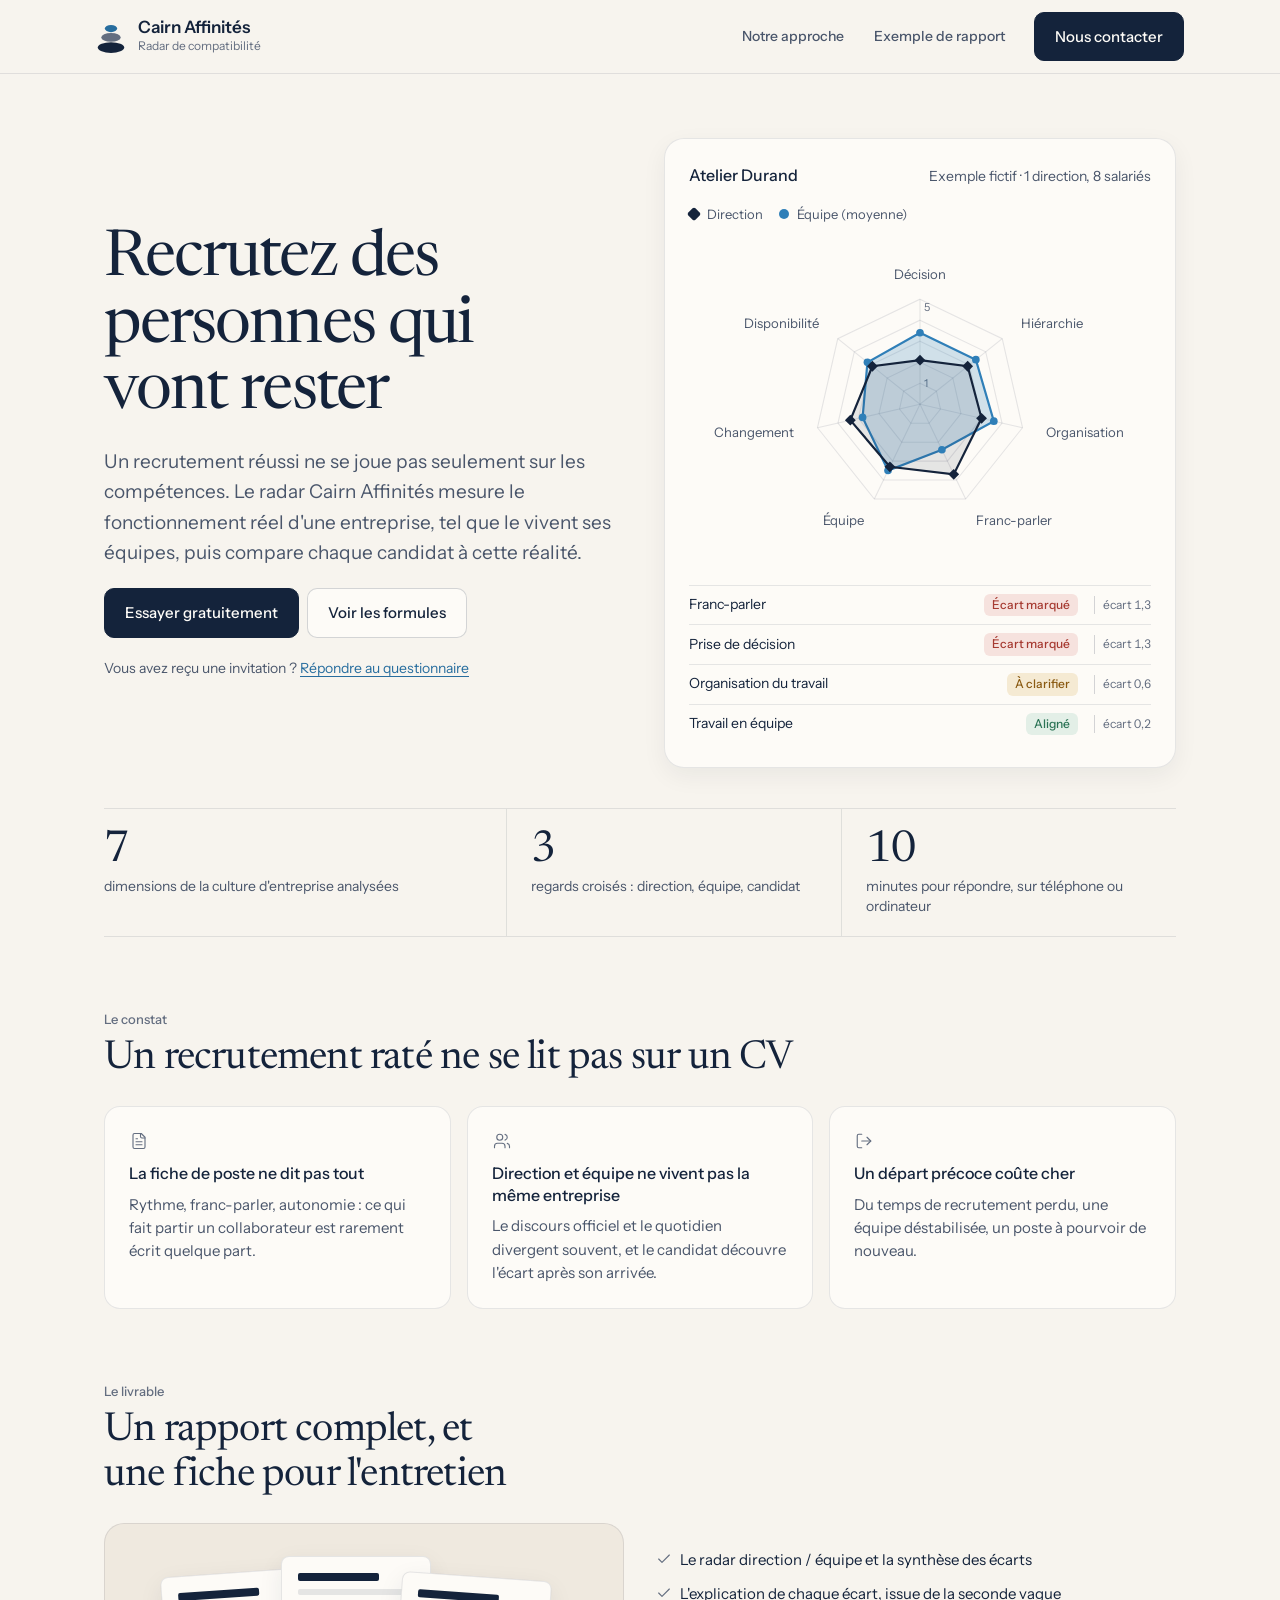
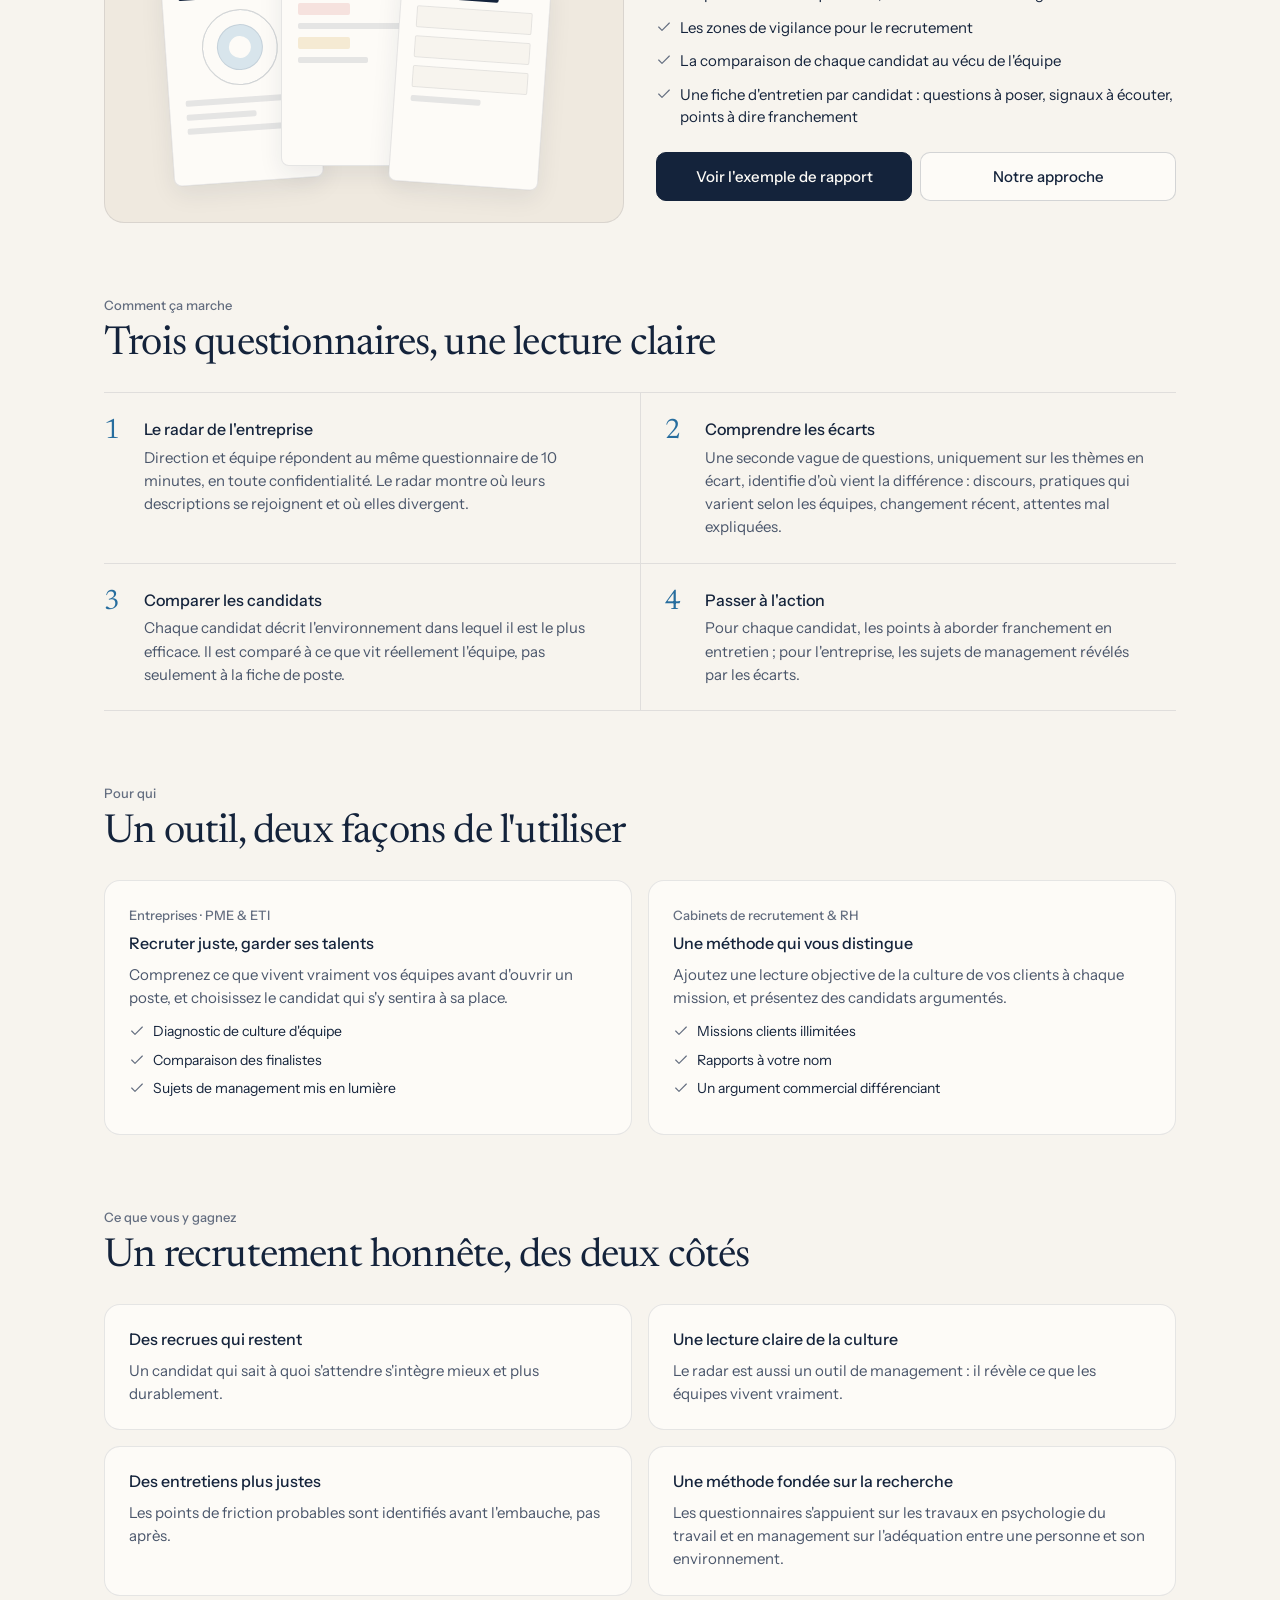
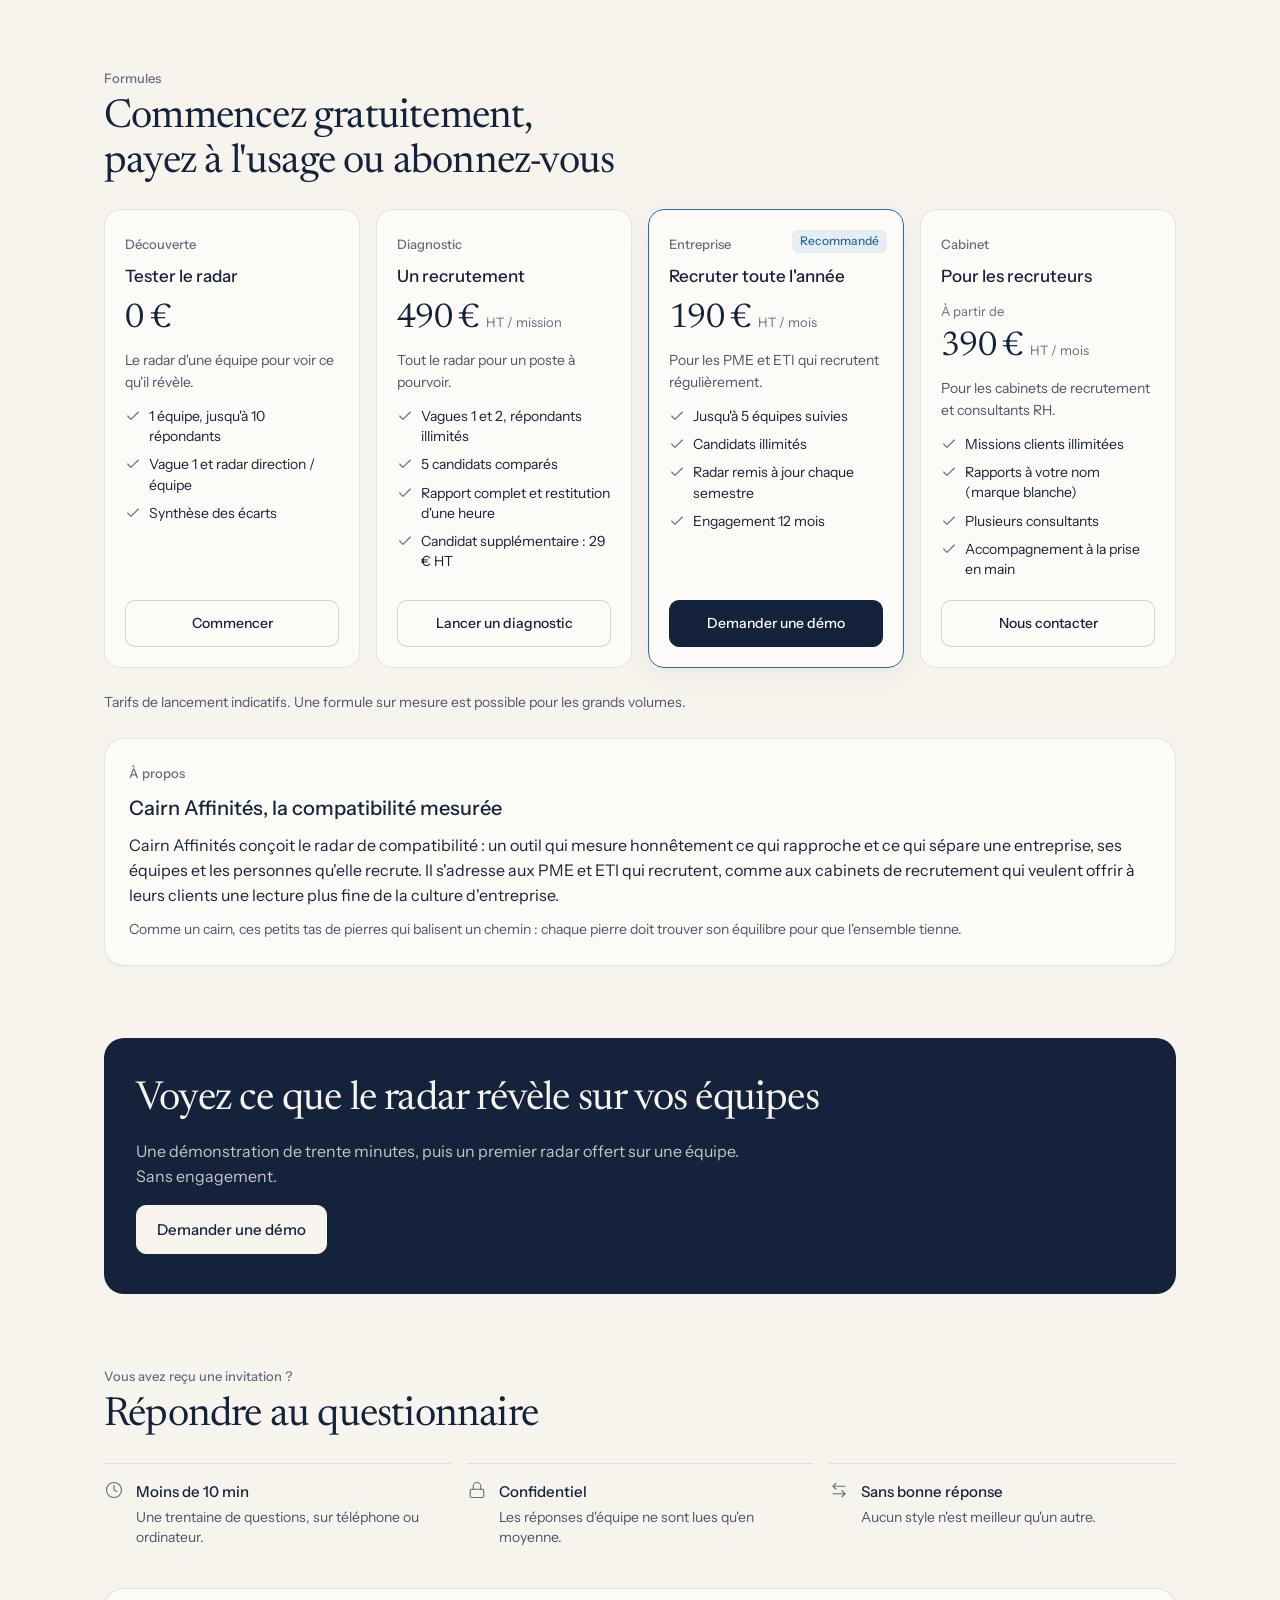
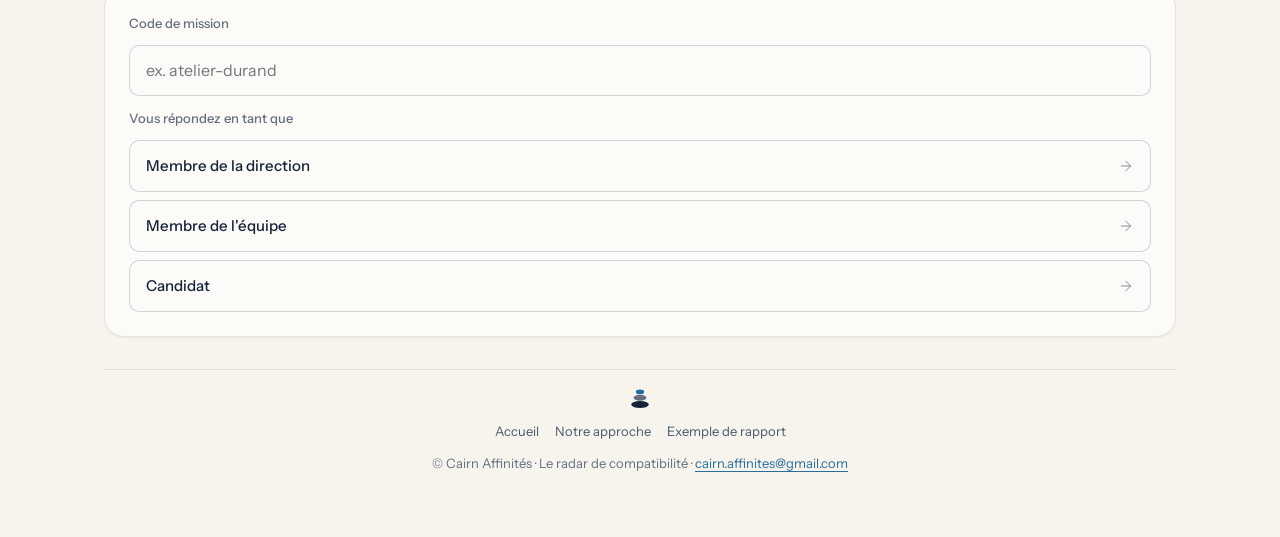
==== commit bba1ff70: "Passe unslop : design sobre, radar en vedette" ====
--- a/index.html
+++ b/index.html
@@ -5,431 +5,386 @@
 <meta name="viewport" content="width=device-width,initial-scale=1,viewport-fit=cover">
 <title>Radar de compatibilité · Cairn Affinités</title>
 <meta name="description" content="Cairn Affinités — le radar de compatibilité qui compare la culture réelle d'une entreprise et ses candidats. Pour les PME, ETI et cabinets de recrutement.">
-<meta name="theme-color" content="#14233B">
+<meta name="theme-color" content="#F7F4EE">
 <link rel="icon" href="data:image/svg+xml,%3Csvg xmlns='http://www.w3.org/2000/svg' viewBox='0 0 34 38'%3E%3Cellipse cx='17' cy='31' rx='15' ry='6' fill='%2314233B'/%3E%3Cellipse cx='17' cy='19.5' rx='11' ry='5' fill='%2355627A'/%3E%3Cellipse cx='17' cy='9.5' rx='7' ry='4' fill='%232F7FB8'/%3E%3C/svg%3E">
 <link rel="preconnect" href="https://fonts.googleapis.com">
 <link rel="preconnect" href="https://fonts.gstatic.com" crossorigin>
-<link rel="stylesheet" href="https://fonts.googleapis.com/css2?family=Inter:wght@400;500;600&family=Space+Grotesk:wght@500;600;700&display=swap">
+<link rel="stylesheet" href="https://fonts.googleapis.com/css2?family=Instrument+Sans:wght@400;500;600&family=Newsreader:opsz,wght@6..72,400;6..72,500&display=swap">
 <style>
-/* Cairn Affinités — design 2026 : fond lin à halos doux, cartes arrondies flottantes, boutons pilule, échelle de réponse tactile. */
+/* Cairn Affinités · direction : franc, posé, attentif. Univers : sentier balisé, carnet de terrain, relevé.
+   Chrome calme (lin, marine, un seul accent bleu) ; la couleur vit dans le radar. Signature : la cote « écart 1,3 ».
+   Passes inspirées de unslop par Damir Sokolovsky (@heydamir), CC BY 4.0 — https://github.com/heydamir/unslop */
 :root {
-  --bg: #F4F1EA;
-  --surface: #FFFFFF;
-  --surface-2: #FAF8F4;
+  --bg: #F7F4EE;
+  --surface: #FDFBF7;
+  --surface-2: #EFE9DF;
   --ink: #14233B;
-  --muted: #5A667C;
-  --sky: #2F7FB8;
-  --sky-2: #5BA7DB;
-  --sky-soft: #E3EFF8;
-  --line: #E4DED3;
-  --line-strong: #D3CBBD;
+  --text-2: #4A566B;
+  --muted: #646E80;
+  --line: rgba(20,35,59,.10);
+  --line-strong: rgba(20,35,59,.18);
+  --sky: #276D9E;
+  --sky-soft: #E6EEF4;
   --dir: #14233B;
   --team: #2F7FB8;
   --cand: #8A3F7A;
-  --ok: #2B7355; --ok-bg: #DFF1E7;
-  --warn: #8F5E12; --warn-bg: #F8EBCF;
-  --crit: #A63A31; --crit-bg: #F8E0DC;
-  --on-ink: #F7F4EE;
-  --glow-1: rgba(91,167,219,.28);
-  --glow-2: rgba(214,180,140,.30);
-  --shadow: 0 1px 2px rgba(20,35,59,.04), 0 10px 30px -12px rgba(20,35,59,.14);
-  --shadow-lg: 0 2px 4px rgba(20,35,59,.04), 0 24px 48px -20px rgba(20,35,59,.28);
-  --glass: rgba(244,241,234,.72);
-  --display: "Space Grotesk", "Segoe UI", system-ui, sans-serif;
-  --body: "Inter", system-ui, -apple-system, "Segoe UI", sans-serif;
-  --r: 20px;
+  --ok: #2B7355; --ok-bg: #E3EFE7;
+  --warn: #8A5A12; --warn-bg: #F5EAD3;
+  --crit: #A63A31; --crit-bg: #F6E2DE;
+  --btn: #14233B; --on-btn: #FDFBF7;
+  --shadow: 0 1px 2px rgba(20,35,59,.05);
+  --shadow-lg: 0 8px 24px rgba(20,35,59,.06);
+  --display: "Newsreader", Georgia, "Times New Roman", serif;
+  --body: "Instrument Sans", system-ui, -apple-system, "Segoe UI", sans-serif;
+  --ease: cubic-bezier(0.22, 1, 0.36, 1);
+  --r-sm: 6px; --r: 10px; --r-card: 16px; --r-panel: 20px;
+  --on-ink: #FDFBF7;
+  --glass: var(--bg);
 }
 @media (prefers-color-scheme: dark) {
   :root:not([data-theme="light"]) {
-    --bg: #0C1422; --surface: #142034; --surface-2: #18263C; --ink: #E9EEF6; --muted: #9DAAC0;
-    --sky: #7DBDE8; --sky-2: #A9D4F2; --sky-soft: #1B3250; --line: #24344D; --line-strong: #31445F;
-    --dir: #EDE6D6; --team: #7DBDE8; --cand: #DB94CC;
-    --ok: #6CC79B; --ok-bg: #163829; --warn: #E3B05A; --warn-bg: #3A2D12;
-    --crit: #EE8A80; --crit-bg: #441F1B; --on-ink: #0C1422;
-    --glow-1: rgba(125,189,232,.16); --glow-2: rgba(219,148,204,.10);
-    --shadow: 0 1px 2px rgba(0,0,0,.3), 0 10px 30px -12px rgba(0,0,0,.5);
-    --shadow-lg: 0 24px 48px -20px rgba(0,0,0,.6);
-    --glass: rgba(12,20,34,.72);
+    --bg: #0B0D14; --surface: #11141C; --surface-2: #1A1E28; --ink: #EEF0F5; --text-2: #A9B0BE; --muted: #8189A0;
+    --line: rgba(238,240,245,.08); --line-strong: rgba(238,240,245,.16);
+    --sky: #7DBDE8; --sky-soft: #15273A; --dir: #EDE6D6; --team: #7DBDE8; --cand: #DB94CC;
+    --ok: #6CC79B; --ok-bg: #12291F; --warn: #E3B05A; --warn-bg: #2E2410; --crit: #EE8A80; --crit-bg: #361A17;
+    --btn: #EEF0F5; --on-btn: #0B0D14; --on-ink: #0B0D14;
+    --shadow: none; --shadow-lg: none;
     color-scheme: dark;
   }
 }
 * { box-sizing: border-box; }
 html { -webkit-text-size-adjust: 100%; }
-body {
-  margin: 0; min-height: 100vh;
-  background:
-    radial-gradient(60rem 40rem at 110% -10%, var(--glow-1), transparent 60%),
-    radial-gradient(50rem 36rem at -20% 30%, var(--glow-2), transparent 60%),
-    var(--bg);
-  background-attachment: fixed;
-  color: var(--ink);
-  font-family: var(--body); font-size: 16px; line-height: 1.55;
-  -webkit-font-smoothing: antialiased;
-}
-.topbar {
-  position: sticky; top: 0; z-index: 10;
-  background: var(--glass);
-  -webkit-backdrop-filter: saturate(160%) blur(14px); backdrop-filter: saturate(160%) blur(14px);
-  border-bottom: 1px solid color-mix(in srgb, var(--line) 70%, transparent);
-  padding-top: env(safe-area-inset-top, 0px);
-}
-.topbar-in { max-width: 680px; margin: 0 auto; padding: 12px 16px; display: flex; align-items: center; gap: 12px; }
-header.brand { display: flex; align-items: center; gap: 10px; color: inherit; text-decoration: none; }
+body { margin: 0; min-height: 100vh; background: var(--bg); color: var(--ink); font-family: var(--body); font-size: 16px; line-height: 1.55; -webkit-font-smoothing: antialiased; }
+
+/* Barre du haut */
+.topbar { position: sticky; top: 0; z-index: 10; background: var(--bg); border-bottom: 1px solid var(--line); padding-top: env(safe-area-inset-top, 0px); }
+.topbar-in { max-width: 680px; margin: 0 auto; padding: 12px 16px; min-height: 64px; display: flex; align-items: center; gap: 12px; }
+header.brand { display: flex; align-items: center; gap: 12px; }
 header.brand svg { flex: none; }
-.brand-name { font-family: var(--display); font-weight: 700; font-size: 17px; letter-spacing: -.01em; line-height: 1.1; }
-.brand-sub { color: var(--muted); font-size: 12px; letter-spacing: .02em; }
+.brand-name { font-family: var(--body); font-weight: 600; font-size: 17px; line-height: 1.1; }
+.brand-sub { color: var(--muted); font-size: 12px; }
 .topbar .chip { margin-left: auto; }
-.wrap {
-  max-width: 680px; margin: 0 auto; display: flex; flex-direction: column; gap: 28px;
-  padding: 28px 16px calc(56px + env(safe-area-inset-bottom, 0px));
-  padding-left: max(16px, env(safe-area-inset-left, 0px));
-  padding-right: max(16px, env(safe-area-inset-right, 0px));
-}
-h1, h2, h3 { font-family: var(--display); text-wrap: balance; margin: 0; line-height: 1.15; letter-spacing: -.02em; }
-h1 { font-size: clamp(30px, 7vw, 42px); font-weight: 700; }
-h2 { font-size: 21px; font-weight: 600; }
-h3 { font-size: 16px; font-weight: 600; letter-spacing: -.01em; }
-p { margin: 0; }
-.lead { color: var(--muted); font-size: 17px; }
-.stack { display: flex; flex-direction: column; gap: 12px; }
-.stack-lg { display: flex; flex-direction: column; gap: 20px; }
-.label { font-size: 11.5px; text-transform: uppercase; letter-spacing: .1em; color: var(--muted); font-weight: 600; }
-.panel {
-  background: var(--surface); border: 1px solid var(--line); border-radius: var(--r);
-  padding: 22px; box-shadow: var(--shadow);
-}
-.row { display: flex; gap: 10px; flex-wrap: wrap; align-items: center; }
-.row > .grow { flex: 1 1 180px; min-width: 0; }
-.small { font-size: 13.5px; color: var(--muted); }
-.num { font-variant-numeric: tabular-nums; }
-
-/* Hero & atouts */
-.hero { display: flex; flex-direction: column; gap: 14px; padding-top: 8px; }
-.eyebrow {
-  align-self: flex-start; display: inline-flex; align-items: center; gap: 8px;
-  font-size: 12.5px; font-weight: 600; color: var(--sky);
-  background: var(--sky-soft); padding: 6px 12px; border-radius: 999px;
-}
-.eyebrow::before { content: ""; width: 7px; height: 7px; border-radius: 50%; background: var(--sky); box-shadow: 0 0 0 4px color-mix(in srgb, var(--sky) 22%, transparent); }
-.hl { background: linear-gradient(100deg, var(--sky), var(--cand)); -webkit-background-clip: text; background-clip: text; color: transparent; }
-.atouts { display: grid; grid-template-columns: repeat(3, minmax(0, 1fr)); gap: 10px; }
-.atout { background: var(--surface); border: 1px solid var(--line); border-radius: 16px; padding: 14px; display: flex; flex-direction: column; gap: 4px; box-shadow: var(--shadow); }
-.atout b { font-family: var(--display); font-size: 15px; letter-spacing: -.01em; }
-.atout span { font-size: 12.5px; color: var(--muted); line-height: 1.4; }
-.atout div { display: flex; flex-direction: column; gap: 4px; }
-.atout i { width: 30px; height: 30px; border-radius: 10px; display: grid; place-items: center; font-style: normal; font-size: 15px; background: var(--sky-soft); color: var(--sky); margin-bottom: 4px; }
-@media (max-width: 480px) { .atouts { grid-template-columns: 1fr; } .atout { flex-direction: row; align-items: center; gap: 12px; } .atout i { margin: 0; flex: none; } .atout div { display: flex; flex-direction: column; } }
-.ecarts { display: grid; grid-template-columns: repeat(3, minmax(0, 1fr)); gap: 10px; }
-.ecarts > div, .piliers > div { display: flex; flex-direction: column; gap: 6px; align-items: flex-start; padding: 14px; border-radius: 16px; background: var(--surface-2); border: 1px solid var(--line); }
-.ecarts b, .piliers b { font-family: var(--display); font-size: 15px; letter-spacing: -.01em; }
-.piliers { display: grid; grid-template-columns: repeat(3, minmax(0, 1fr)); gap: 10px; }
-.piliers span { font-size: 13px; color: var(--muted); line-height: 1.45; }
-.piliers b::before { content: ""; display: inline-block; width: 8px; height: 8px; border-radius: 50%; background: linear-gradient(135deg, var(--sky), var(--cand)); margin-right: 8px; vertical-align: middle; }
-.exemple { background: linear-gradient(180deg, var(--surface), color-mix(in srgb, var(--sky-soft) 45%, var(--surface))); }
-@media (max-width: 560px) { .ecarts, .piliers { grid-template-columns: 1fr; } }
-/* Page d'accueil commerciale */
-.topcta { display: none; margin-left: auto; min-height: 40px; padding: 8px 16px; font-size: 14px; }
+.topnav { display: none; gap: 4px; margin-left: auto; }
+body.accueil .topnav { display: flex; }
+.topnav button { background: transparent; color: var(--text-2); border-color: transparent; min-height: 36px; padding: 8px 12px; font-size: 14px; font-weight: 500; }
+.topnav button:hover:not(:disabled) { background: var(--surface-2); color: var(--ink); }
+.topcta { display: none; margin-left: 4px; min-height: 36px; padding: 8px 16px; font-size: 14px; }
 body.accueil .topcta { display: inline-flex; }
 body.accueil .topchip { display: none; }
-.hero-xl { padding-top: 24px; gap: 18px; }
-.hero-xl h1 { font-size: clamp(36px, 9vw, 58px); line-height: 1.04; letter-spacing: -.035em; }
-.hero-xl .lead { font-size: 18px; max-width: 34em; }
-.cta-row { gap: 12px; }
-.btn-xl { min-height: 54px; padding: 14px 24px; font-size: 16px; }
-.kpis { display: grid; grid-template-columns: repeat(3, minmax(0, 1fr)); gap: 10px; }
-.kpis > div { padding: 18px 16px; border-radius: 18px; background: var(--surface); border: 1px solid var(--line); box-shadow: var(--shadow); display: flex; flex-direction: column; gap: 4px; }
-.kpis b { font-family: var(--display); font-size: 40px; line-height: 1; letter-spacing: -.03em; background: linear-gradient(135deg, var(--sky), var(--cand)); -webkit-background-clip: text; background-clip: text; color: transparent; }
-.kpis span { font-size: 13px; color: var(--muted); line-height: 1.4; }
-.bloc { display: flex; flex-direction: column; gap: 18px; padding-top: 28px; scroll-margin-top: 80px; }
-.bloc-tete { display: flex; flex-direction: column; gap: 8px; }
-.h2-xl { font-size: clamp(26px, 6vw, 34px); font-weight: 700; letter-spacing: -.03em; }
-.cartes3 { display: grid; grid-template-columns: repeat(3, minmax(0, 1fr)); gap: 12px; }
-.cartes2 { display: grid; grid-template-columns: repeat(2, minmax(0, 1fr)); gap: 12px; }
-.carte { display: flex; flex-direction: column; gap: 8px; padding: 20px; border-radius: var(--r); background: var(--surface); border: 1px solid var(--line); box-shadow: var(--shadow); }
-.carte i { width: 36px; height: 36px; border-radius: 12px; display: grid; place-items: center; font-style: normal; font-weight: 700; background: var(--crit-bg); color: var(--crit); }
-.carte b { font-family: var(--display); font-size: 17px; letter-spacing: -.01em; line-height: 1.25; }
-.carte span { font-size: 14px; color: var(--muted); line-height: 1.5; }
-.cartes2 .carte b::before { content: "✓"; display: inline-grid; place-items: center; width: 22px; height: 22px; margin-right: 8px; border-radius: 50%; font-size: 12px; background: var(--ok-bg); color: var(--ok); vertical-align: 2px; }
-.etapes { list-style: none; margin: 0; padding: 0; display: flex; flex-direction: column; gap: 12px; position: relative; }
-.etapes li { display: flex; gap: 16px; align-items: flex-start; padding: 20px; border-radius: var(--r); background: var(--surface); border: 1px solid var(--line); box-shadow: var(--shadow); }
-.etapes .n { flex: none; width: 40px; height: 40px; border-radius: 14px; display: grid; place-items: center; font-family: var(--display); font-weight: 700; font-size: 18px; color: #fff; background: linear-gradient(150deg, #3B8FCB, #14233B); box-shadow: 0 8px 18px -8px rgba(47,127,184,.7); }
-.etapes div { display: flex; flex-direction: column; gap: 4px; }
-.etapes b { font-family: var(--display); font-size: 17px; letter-spacing: -.01em; }
-.etapes span:not(.n) { font-size: 14.5px; color: var(--muted); }
-.offres { display: grid; grid-template-columns: repeat(3, minmax(0, 1fr)); gap: 12px; align-items: stretch; }
-.offre { position: relative; display: flex; flex-direction: column; gap: 8px; padding: 22px 20px; border-radius: var(--r); background: var(--surface); border: 1px solid var(--line); box-shadow: var(--shadow); }
-.offre b { font-family: var(--display); font-size: 19px; letter-spacing: -.02em; }
-.offre span:not(.tag) { font-size: 14px; color: var(--muted); }
-.offre.vedette { border: 2px solid transparent; background: linear-gradient(var(--surface), var(--surface)) padding-box, linear-gradient(135deg, var(--sky), var(--cand)) border-box; box-shadow: var(--shadow-lg); }
-.offre .tag { position: absolute; top: -11px; left: 18px; background: linear-gradient(135deg, var(--sky), var(--cand)); color: #fff; }
-.offres4 { grid-template-columns: repeat(4, minmax(0, 1fr)); }
-.offre .prix { display: flex; align-items: baseline; gap: 6px; flex-wrap: wrap; margin: 2px 0; }
-.offre .prix strong { font-family: var(--display); font-size: 28px; letter-spacing: -.03em; line-height: 1.1; }
-.offre .prix em { font-style: normal; font-size: 13px; color: var(--muted); }
-.offre .btn { margin-top: auto; min-height: 44px; font-size: 14px; padding-inline: 12px; white-space: nowrap; }
-.offre .prix small { display: block; width: 100%; font-family: var(--body); font-size: 12.5px; font-weight: 500; color: var(--muted); letter-spacing: 0; }
-.inclus { list-style: none; margin: 4px 0 8px; padding: 0; display: flex; flex-direction: column; gap: 7px; font-size: 13.5px; }
-.inclus li { display: flex; gap: 8px; align-items: flex-start; line-height: 1.4; }
-.inclus li::before { content: "✓"; flex: none; width: 18px; height: 18px; border-radius: 50%; display: grid; place-items: center; font-size: 11px; font-weight: 700; background: var(--ok-bg); color: var(--ok); margin-top: 1px; }
-.cible { background: linear-gradient(180deg, var(--surface), color-mix(in srgb, var(--sky-soft) 40%, var(--surface))); }
-.cartes2 .cible b::before { content: none; }
-@media (max-width: 900px) { .offres4 { grid-template-columns: repeat(2, minmax(0, 1fr)); } }
-.chips { display: flex; flex-wrap: wrap; gap: 8px; }
-.chips .chip { font-size: 14px; padding: 8px 14px; color: var(--ink); }
-.cta-final { margin-top: 28px; padding: 32px 24px; border-radius: 28px; color: #F7F4EE; display: flex; flex-direction: column; gap: 14px;
-  background: radial-gradient(30rem 20rem at 100% 0%, rgba(91,167,219,.45), transparent 60%), radial-gradient(24rem 18rem at 0% 100%, rgba(138,63,122,.45), transparent 60%), #14233B;
-  box-shadow: var(--shadow-lg); }
-.cta-final p { color: rgba(247,244,238,.82); font-size: 16px; }
-.cta-final .btn-clair, .cta-final .btn-clair:hover { background: #F7F4EE; color: #14233B; box-shadow: 0 10px 24px -10px rgba(0,0,0,.6); }
-@media (max-width: 600px) {
-  .kpis b { font-size: 32px; }
-  .cartes3, .cartes2, .offres, .offres4 { grid-template-columns: 1fr; }
-  .offres { gap: 20px; }
-  .cta-row > * { flex: 1 1 100%; }
+@media (max-width: 720px) { .topnav { display: none !important; } body.accueil .topcta { margin-left: auto; } }
+
+.wrap { max-width: 680px; margin: 0 auto; display: flex; flex-direction: column; gap: 32px;
+  padding: 32px 16px calc(64px + env(safe-area-inset-bottom, 0px));
+  padding-left: max(16px, env(safe-area-inset-left, 0px)); padding-right: max(16px, env(safe-area-inset-right, 0px)); }
+body.accueil .wrap, body.accueil .topbar-in { max-width: 1120px; }
+body.accueil .wrap { padding-left: max(24px, env(safe-area-inset-left, 0px)); padding-right: max(24px, env(safe-area-inset-right, 0px)); }
+
+/* Type */
+h1, h2, h3 { margin: 0; text-wrap: balance; }
+h1 { font-family: var(--display); font-weight: 400; font-size: clamp(32px, 6vw, 40px); line-height: 1.12; letter-spacing: -.02em; }
+h2 { font-family: var(--body); font-size: 20px; font-weight: 500; line-height: 1.3; }
+h3 { font-family: var(--body); font-size: 16px; font-weight: 500; line-height: 1.35; }
+p { margin: 0; }
+.lead { color: var(--text-2); font-size: 18px; line-height: 1.6; max-width: 36rem; }
+.stack { display: flex; flex-direction: column; gap: 12px; }
+.stack-lg { display: flex; flex-direction: column; gap: 24px; }
+.label { font-size: 13px; color: var(--muted); font-weight: 500; }
+.small { font-size: 14px; color: var(--text-2); }
+.num { font-variant-numeric: tabular-nums; }
+.hl { color: inherit; }
+.cote { font-size: 12px; font-variant-numeric: tabular-nums; color: var(--muted); white-space: nowrap; padding-left: 8px; border-left: 1px solid var(--line-strong); margin-left: 8px; }
+.panel { background: var(--surface); border: 1px solid var(--line); border-radius: var(--r-panel); padding: 24px; box-shadow: var(--shadow); }
+.row { display: flex; gap: 8px; flex-wrap: wrap; align-items: center; }
+.row > .grow { flex: 1 1 180px; min-width: 0; }
+
+/* Boutons et champs */
+button, .btn {
+  font: inherit; font-weight: 500; font-size: 15px; cursor: pointer;
+  border-radius: var(--r); border: 1px solid var(--btn); background: var(--btn); color: var(--on-btn);
+  padding: 12px 20px; min-height: 44px; text-decoration: none;
+  display: inline-flex; align-items: center; justify-content: center; gap: 8px;
+  transition: background-color 150ms var(--ease), border-color 150ms var(--ease), color 150ms var(--ease), transform 120ms var(--ease);
 }
-@media (max-width: 380px) { .kpis { grid-template-columns: 1fr; } }
-.chip { font-size: 12px; font-weight: 600; padding: 5px 10px; border-radius: 999px; background: var(--surface); border: 1px solid var(--line); color: var(--muted); white-space: nowrap; }
-
-/* Boutons */
-button, .btn {
-  font: inherit; font-weight: 600; font-size: 15px; cursor: pointer;
-  border-radius: 999px; border: 1px solid transparent;
-  background: linear-gradient(180deg, color-mix(in srgb, var(--ink) 88%, var(--sky)), var(--ink));
-  color: var(--on-ink);
-  padding: 12px 20px; min-height: 48px; text-decoration: none;
-  display: inline-flex; align-items: center; justify-content: center; gap: 8px;
-  box-shadow: 0 1px 0 rgba(255,255,255,.12) inset, 0 6px 16px -8px rgba(20,35,59,.55);
-  transition: transform .15s ease, box-shadow .15s ease, background-color .15s ease, border-color .15s ease;
-}
-button:hover:not(:disabled), .btn:hover { transform: translateY(-1px); box-shadow: 0 1px 0 rgba(255,255,255,.12) inset, 0 10px 22px -10px rgba(20,35,59,.6); }
-button:active:not(:disabled), .btn:active { transform: translateY(0) scale(.98); }
-button.ghost, .btn.ghost {
-  background: var(--surface); color: var(--ink); border-color: var(--line-strong); box-shadow: none;
-}
-button.ghost:hover:not(:disabled), .btn.ghost:hover { border-color: var(--ink); box-shadow: none; }
-button.danger { background: transparent; color: var(--crit); border-color: color-mix(in srgb, var(--crit) 50%, transparent); box-shadow: none; }
-button:disabled { opacity: .4; cursor: not-allowed; box-shadow: none; }
-button:focus-visible, .btn:focus-visible, a:focus-visible, input:focus-visible, textarea:focus-visible {
-  outline: 3px solid color-mix(in srgb, var(--sky) 55%, transparent); outline-offset: 2px;
-}
+button:hover:not(:disabled), .btn:hover { background: color-mix(in srgb, var(--btn) 88%, var(--bg)); }
+button:active:not(:disabled), .btn:active { transform: scale(.98); }
+button.ghost, .btn.ghost { background: var(--surface); color: var(--ink); border-color: var(--line-strong); }
+button.ghost:hover:not(:disabled), .btn.ghost:hover { background: var(--surface-2); }
+button.danger { background: transparent; color: var(--crit); border-color: color-mix(in srgb, var(--crit) 45%, transparent); }
+button:disabled { opacity: .45; cursor: not-allowed; }
+button:focus-visible, .btn:focus-visible, a:focus-visible, input:focus-visible, textarea:focus-visible { outline: 2px solid var(--sky); outline-offset: 2px; }
 a { color: var(--sky); text-underline-offset: 3px; }
 a.small { text-decoration: none; font-weight: 500; }
 a.small:hover { text-decoration: underline; }
-input[type="text"], textarea {
-  font: inherit; width: 100%; padding: 13px 16px; border-radius: 14px;
-  border: 1px solid var(--line-strong); background: var(--surface-2); color: var(--ink);
-  transition: border-color .15s ease, box-shadow .15s ease, background-color .15s ease;
-}
-input[type="text"]:focus, textarea:focus { outline: none; border-color: var(--sky); background: var(--surface); box-shadow: 0 0 0 4px color-mix(in srgb, var(--sky) 18%, transparent); }
-input.lien { font-size: 13px; color: var(--muted); }
+input[type="text"], textarea { font: inherit; width: 100%; padding: 12px 16px; border-radius: var(--r); border: 1px solid var(--line-strong); background: var(--surface); color: var(--ink); transition: border-color 150ms var(--ease); }
+input[type="text"]:focus, textarea:focus { outline: none; border-color: var(--sky); }
+input.lien { font-size: 13px; color: var(--text-2); background: var(--surface-2); }
 textarea { min-height: 96px; resize: vertical; }
 textarea.code { font-family: ui-monospace, "SF Mono", Menlo, monospace; font-size: 13px; word-break: break-all; }
-.msg { font-size: 14px; padding: 12px 14px; border-radius: 14px; }
+.msg { font-size: 14px; padding: 12px 16px; border-radius: var(--r); }
 .msg.err { background: var(--crit-bg); color: var(--crit); }
 .msg.good { background: var(--ok-bg); color: var(--ok); }
 
-/* Listes de missions / candidats */
-.mission-list { display: flex; flex-direction: column; gap: 10px; list-style: none; margin: 0; padding: 0; }
-.mission-item {
-  width: 100%; text-align: left; background: var(--surface); color: var(--ink);
-  border: 1px solid var(--line); border-radius: 16px; padding: 16px 18px; min-height: 60px;
-  display: flex; justify-content: space-between; align-items: center; gap: 12px; font-weight: 500;
-  box-shadow: var(--shadow);
-}
-.mission-item:hover:not(:disabled) { border-color: var(--sky); box-shadow: var(--shadow-lg); }
-.mission-item .name { min-width: 0; overflow-wrap: anywhere; font-family: var(--display); font-weight: 600; font-size: 16px; }
-.mission-item::after { content: "→"; color: var(--muted); margin-left: 4px; }
-.tag { font-size: 11px; text-transform: uppercase; letter-spacing: .07em; padding: 3px 8px; border-radius: 999px; background: var(--sky-soft); color: var(--sky); font-weight: 700; }
-.counts { color: var(--muted); font-size: 13px; white-space: nowrap; margin-left: auto; }
-
-.pill { font-size: 12px; font-weight: 600; padding: 4px 10px; border-radius: 999px; white-space: nowrap; }
+/* Icônes (lucide, 18 px, trait 1,5) */
+.ic { display: inline-grid; place-items: center; width: 20px; height: 20px; color: var(--muted); font-style: normal; flex: none; }
+.ic svg { width: 18px; height: 18px; }
+.chev::after { content: ""; width: 16px; height: 16px; flex: none; margin-left: auto; background: currentColor; opacity: .5;
+  -webkit-mask: url("data:image/svg+xml,%3Csvg xmlns='http://www.w3.org/2000/svg' viewBox='0 0 24 24' fill='none' stroke='black' stroke-width='1.5' stroke-linecap='round' stroke-linejoin='round'%3E%3Cpath d='M5 12h14'/%3E%3Cpath d='m12 5 7 7-7 7'/%3E%3C/svg%3E") center / contain no-repeat;
+  mask: url("data:image/svg+xml,%3Csvg xmlns='http://www.w3.org/2000/svg' viewBox='0 0 24 24' fill='none' stroke='black' stroke-width='1.5' stroke-linecap='round' stroke-linejoin='round'%3E%3Cpath d='M5 12h14'/%3E%3Cpath d='m12 5 7 7-7 7'/%3E%3C/svg%3E") center / contain no-repeat; }
+
+/* Listes */
+.mission-list { display: flex; flex-direction: column; gap: 8px; list-style: none; margin: 0; padding: 0; }
+.mission-item { width: 100%; text-align: left; background: var(--surface); color: var(--ink); border: 1px solid var(--line); border-radius: 12px; padding: 16px 20px; min-height: 60px;
+  display: flex; justify-content: space-between; align-items: center; gap: 12px; font-weight: 500; }
+.mission-item:hover:not(:disabled) { background: var(--surface-2); }
+.mission-item .name { min-width: 0; overflow-wrap: anywhere; font-weight: 500; font-size: 16px; }
+.tag { font-size: 12px; padding: 2px 8px; border-radius: var(--r-sm); background: var(--surface-2); color: var(--text-2); font-weight: 500; }
+.counts { color: var(--muted); font-size: 13px; white-space: nowrap; margin-left: auto; font-variant-numeric: tabular-nums; }
+.chip { font-size: 13px; font-weight: 500; padding: 4px 12px; border-radius: var(--r-sm); background: transparent; border: 1px solid var(--line-strong); color: var(--text-2); white-space: nowrap; }
+.pill { font-size: 12px; font-weight: 500; padding: 2px 8px; border-radius: var(--r-sm); white-space: nowrap; }
 .pill.ok { background: var(--ok-bg); color: var(--ok); }
 .pill.warn { background: var(--warn-bg); color: var(--warn); }
 .pill.crit { background: var(--crit-bg); color: var(--crit); }
 
 /* Lecture du radar */
-.axis { display: flex; flex-direction: column; gap: 10px; padding-block: 16px; border-top: 1px solid var(--line); }
+.axis { display: flex; flex-direction: column; gap: 8px; padding-block: 16px; border-top: 1px solid var(--line); }
 .axis:first-child { border-top: 0; padding-top: 0; }
-.axis-head { display: flex; justify-content: space-between; align-items: center; gap: 10px; }
+.axis-head { display: flex; justify-content: space-between; align-items: center; gap: 12px; }
+.axis-head > span:last-child { display: inline-flex; align-items: center; }
 .track { position: relative; height: 24px; }
-.track::before { content: ""; position: absolute; left: 0; right: 0; top: 9px; height: 6px; border-radius: 999px; background: linear-gradient(90deg, var(--sky-soft), var(--line)); }
+.track::before { content: ""; position: absolute; left: 0; right: 0; top: 11px; height: 2px; border-radius: 1px; background: var(--line-strong); }
 .mark { position: absolute; top: 5px; width: 14px; height: 14px; margin-left: -7px; box-shadow: 0 0 0 3px var(--surface); }
-.mark.d { background: var(--dir); transform: rotate(45deg); border-radius: 3px; }
+.mark.d { background: var(--dir); transform: rotate(45deg); border-radius: 2px; }
 .mark.e { background: var(--team); border-radius: 50%; }
 .mark.c { background: var(--cand); clip-path: polygon(50% 0, 100% 100%, 0 100%); box-shadow: none; }
-.poles { display: flex; justify-content: space-between; gap: 12px; font-size: 12.5px; color: var(--muted); }
+.poles { display: flex; justify-content: space-between; gap: 12px; font-size: 13px; color: var(--muted); }
 .poles span { flex: 1 1 0; min-width: 0; }
 .poles span:last-child { text-align: right; }
-.legend { display: flex; gap: 8px; flex-wrap: wrap; font-size: 13px; color: var(--muted); }
-.legend span { display: inline-flex; align-items: center; gap: 7px; padding: 4px 10px; border-radius: 999px; background: var(--surface-2); border: 1px solid var(--line); }
+.legend { display: flex; gap: 16px; flex-wrap: wrap; font-size: 13px; color: var(--text-2); }
+.legend span { display: inline-flex; align-items: center; gap: 8px; }
 .sw { width: 10px; height: 10px; display: inline-block; }
 .sw.d { background: var(--dir); transform: rotate(45deg); border-radius: 2px; }
 .sw.e { background: var(--team); border-radius: 50%; }
 .sw.c { background: var(--cand); clip-path: polygon(50% 0, 100% 100%, 0 100%); }
-.radar { width: 100%; max-width: 460px; height: auto; display: block; margin: 4px auto; }
-.radar text { font-family: var(--body); font-size: 12px; font-weight: 500; fill: var(--ink); }
+.radar { width: 100%; max-width: 460px; height: auto; display: block; margin: 0 auto; }
+.radar text { font-family: var(--body); font-size: 12px; fill: var(--text-2); }
 .radar .tick { font-size: 10px; fill: var(--muted); }
-.dig { padding-block: 14px; border-top: 1px solid var(--line); display: flex; flex-direction: column; gap: 4px; }
+.dig { padding-block: 12px; border-top: 1px solid var(--line); display: flex; flex-direction: column; gap: 4px; }
 .dig:first-child { border-top: 0; padding-top: 0; }
 .dig q, .verb q { quotes: "« " " »"; }
-.dig q { font-weight: 600; }
-.pistes { margin: 0; padding-left: 18px; display: flex; flex-direction: column; gap: 8px; }
-.pistes li::marker { color: var(--sky); }
-.verb { font-size: 14px; overflow-wrap: anywhere; padding: 10px 14px; border-radius: 14px; background: var(--surface-2); border: 1px solid var(--line); }
-.verb b { font-weight: 600; }
+.dig q { font-weight: 500; }
+.pistes { margin: 0; padding-left: 20px; display: flex; flex-direction: column; gap: 8px; }
+.verb { font-size: 14px; overflow-wrap: anywhere; padding: 12px 16px; border-radius: var(--r); background: var(--surface-2); }
+.verb b { font-weight: 500; }
 
 /* Questionnaire */
-.progress { height: 8px; background: color-mix(in srgb, var(--line) 80%, transparent); border-radius: 999px; overflow: hidden; }
-.progress > i { display: block; height: 100%; border-radius: 999px; background: linear-gradient(90deg, var(--sky-2), var(--sky), var(--cand)); }
-.q {
-  display: flex; flex-direction: column; gap: 12px; padding: 20px; margin-bottom: 12px;
-  background: var(--surface); border: 1px solid var(--line); border-radius: var(--r); box-shadow: var(--shadow);
-}
-.q-stem { font-weight: 600; font-size: 17px; font-family: var(--display); letter-spacing: -.01em; line-height: 1.35; }
-.q-poles { display: flex; justify-content: space-between; gap: 16px; font-size: 13.5px; color: var(--muted); }
+.progress { height: 4px; background: var(--line-strong); border-radius: 2px; overflow: hidden; }
+.progress > i { display: block; height: 100%; background: var(--sky); }
+.q { display: flex; flex-direction: column; gap: 12px; padding: 20px; margin-bottom: 12px; background: var(--surface); border: 1px solid var(--line); border-radius: var(--r-card); }
+.q-stem { font-weight: 500; font-size: 17px; line-height: 1.4; }
+.q-poles { display: flex; justify-content: space-between; gap: 16px; font-size: 14px; color: var(--text-2); }
 .q-poles span { flex: 1 1 0; min-width: 0; }
 .q-poles span:last-child { text-align: right; }
 .scale { display: flex; justify-content: space-between; gap: 8px; }
-.scale button {
-  flex: 1 1 0; min-width: 0; padding: 0; height: 50px; border-radius: 14px;
-  background: var(--surface-2); color: var(--muted); border: 1px solid var(--line-strong); font-weight: 600; box-shadow: none;
-}
-.scale button:hover:not(:disabled):not([aria-pressed="true"]) { border-color: var(--sky); color: var(--ink); box-shadow: none; }
-.scale button[aria-pressed="true"] {
-  background: linear-gradient(160deg, #3B8FCB, #14233B); color: #fff; border-color: transparent;
-  box-shadow: 0 8px 18px -8px color-mix(in srgb, var(--sky) 70%, transparent); transform: scale(1.04);
-}
-.role-choice { display: grid; grid-template-columns: 1fr; gap: 10px; }
-.role-choice button { justify-content: flex-start; padding-inline: 18px; min-height: 56px; border-radius: 16px; }
-.role-choice button::after { content: "→"; margin-left: auto; color: var(--muted); }
-.consent { display: flex; gap: 10px; align-items: flex-start; font-size: 14px; }
+.scale button { flex: 1 1 0; min-width: 0; padding: 0; height: 48px; border-radius: var(--r); background: var(--surface); color: var(--text-2); border: 1px solid var(--line-strong); font-variant-numeric: tabular-nums; }
+.scale button:hover:not(:disabled):not([aria-pressed="true"]) { background: var(--surface-2); color: var(--ink); }
+.scale button[aria-pressed="true"] { background: var(--btn); color: var(--on-btn); border-color: var(--btn); }
+.role-choice { display: grid; grid-template-columns: 1fr; gap: 8px; }
+.role-choice button { justify-content: flex-start; padding-inline: 16px; min-height: 52px; }
+.consent { display: flex; gap: 12px; align-items: flex-start; font-size: 14px; }
 .consent input { width: 20px; height: 20px; margin-top: 2px; flex: none; accent-color: var(--sky); }
-.site-foot { color: var(--muted); font-size: 12px; text-align: center; display: flex; flex-direction: column; align-items: center; gap: 8px; padding-top: 12px; }
-.site-foot svg { opacity: .6; }
-@media (prefers-reduced-motion: no-preference) {
-  .progress > i { transition: width .35s cubic-bezier(.2,.8,.2,1); }
-  #app > * { animation: monte .35s cubic-bezier(.2,.8,.2,1) both; }
-  #app > *:nth-child(2) { animation-delay: .04s; }
-  #app > *:nth-child(3) { animation-delay: .08s; }
-  #app > *:nth-child(4) { animation-delay: .12s; }
-  @keyframes monte { from { opacity: 0; transform: translateY(8px); } to { opacity: 1; transform: none; } }
-}
-@media (prefers-reduced-motion: reduce) { * { transition: none !important; } .scale button[aria-pressed="true"] { transform: none; } }
-body.accueil .wrap, body.accueil .topbar-in { max-width: 960px; }
-/* Navigation vitrine */
-.topnav { display: none; gap: 4px; margin-left: auto; }
-body.accueil .topnav { display: flex; }
-.topnav button { background: transparent; color: var(--ink); box-shadow: none; min-height: 40px; padding: 8px 12px; font-size: 14px; font-weight: 500; }
-.topnav button:hover:not(:disabled) { background: var(--surface); box-shadow: none; transform: none; }
-body.accueil .topcta { margin-left: 4px; }
-@media (max-width: 720px) { .topnav { display: none !important; } body.accueil .topcta { margin-left: auto; } }
-.site-foot nav { display: flex; gap: 14px; flex-wrap: wrap; justify-content: center; }
-.site-foot nav a { color: var(--muted); }
+.site-foot { color: var(--muted); font-size: 13px; text-align: center; display: flex; flex-direction: column; align-items: center; gap: 12px; padding-top: 16px; border-top: 1px solid var(--line); }
+.site-foot nav { display: flex; gap: 16px; flex-wrap: wrap; justify-content: center; }
+.site-foot nav a { color: var(--text-2); text-decoration: none; }
+.site-foot nav a:hover { text-decoration: underline; }
+
+/* Accueil */
+.hero { display: flex; flex-direction: column; gap: 16px; }
+.hero-split { display: grid; grid-template-columns: minmax(0, 1fr) minmax(0, 1fr); gap: 48px; align-items: center; padding-block: 32px 16px; }
+.hero-xl h1 { font-size: clamp(38px, 6.2vw, 64px); line-height: 1.04; letter-spacing: -.03em; }
+.hero-xl .lead { font-size: 19px; }
+.hero-texte { display: flex; flex-direction: column; gap: 20px; }
+.cta-row { gap: 8px; }
+.btn-xl { min-height: 48px; padding: 12px 20px; font-size: 15px; }
+.hero-radar { background: var(--surface); border: 1px solid var(--line); border-radius: var(--r-panel); padding: 24px; box-shadow: var(--shadow-lg); display: flex; flex-direction: column; gap: 16px; }
+.hero-radar-tete { display: flex; justify-content: space-between; align-items: baseline; gap: 12px; }
+.hero-radar-tete b { font-weight: 500; }
+.hero-ecarts { list-style: none; margin: 0; padding: 0; display: flex; flex-direction: column; }
+.hero-ecarts li { display: flex; align-items: center; gap: 8px; padding-block: 8px; border-top: 1px solid var(--line); font-size: 14px; }
+.hero-ecarts li span:first-child { flex: 1; }
+@media (max-width: 600px) { .radar { overflow: visible; max-width: 92%; } .radar text { font-size: 16px; } .radar .tick { font-size: 13px; } .hero-radar { padding: 20px; } .hero-radar-tete { flex-direction: column; gap: 4px; } .hero-ecarts li { flex-wrap: wrap; } }
+@media (max-width: 860px) { .hero-split { grid-template-columns: 1fr; gap: 32px; padding-top: 16px; } }
+.kpis { display: grid; grid-template-columns: 1.2fr 1fr 1fr; gap: 0; border-top: 1px solid var(--line); border-bottom: 1px solid var(--line); }
+.kpis > div { padding: 20px 24px 20px 0; display: flex; flex-direction: column; gap: 4px; }
+.kpis > div + div { padding-left: 24px; border-left: 1px solid var(--line); }
+.kpis b { font-family: var(--display); font-weight: 400; font-size: 44px; line-height: 1; font-variant-numeric: tabular-nums; }
+.kpis span { font-size: 14px; color: var(--text-2); line-height: 1.4; }
+@media (max-width: 600px) { .kpis { grid-template-columns: 1fr; } .kpis > div + div { padding-left: 0; border-left: 0; border-top: 1px solid var(--line); } .kpis b { font-size: 36px; } }
+.bloc { display: flex; flex-direction: column; gap: 24px; padding-top: 48px; scroll-margin-top: 80px; }
+.bloc-tete { display: flex; flex-direction: column; gap: 8px; max-width: 44rem; }
+.h2-xl { font-family: var(--display); font-weight: 400; font-size: clamp(28px, 4.4vw, 40px); line-height: 1.12; letter-spacing: -.02em; }
+.cartes3 { display: grid; grid-template-columns: repeat(3, minmax(0, 1fr)); gap: 16px; }
+.cartes2 { display: grid; grid-template-columns: repeat(2, minmax(0, 1fr)); gap: 16px; }
+.carte { display: flex; flex-direction: column; gap: 8px; padding: 24px; border-radius: var(--r-card); background: var(--surface); border: 1px solid var(--line); }
+.carte b { font-size: 16px; font-weight: 500; line-height: 1.35; }
+.carte span { font-size: 15px; color: var(--text-2); line-height: 1.55; }
+.carte > .ic { margin-bottom: 4px; }
+.cartes3:not(.pos) .carte:first-child { grid-row: span 1; }
+.etapes { list-style: none; margin: 0; padding: 0; display: grid; grid-template-columns: repeat(2, minmax(0, 1fr)); gap: 0; border-top: 1px solid var(--line); }
+.etapes li { display: flex; gap: 16px; align-items: flex-start; padding: 24px 24px 24px 0; border-bottom: 1px solid var(--line); }
+.etapes li:nth-child(even) { padding-left: 24px; border-left: 1px solid var(--line); }
+.etapes .n { flex: none; font-family: var(--display); font-size: 28px; line-height: 1; color: var(--sky); font-variant-numeric: tabular-nums; min-width: 24px; }
+.etapes div { display: flex; flex-direction: column; gap: 4px; }
+.etapes b { font-size: 16px; font-weight: 500; }
+.etapes span:not(.n) { font-size: 15px; color: var(--text-2); }
+@media (max-width: 720px) { .etapes { grid-template-columns: 1fr; } .etapes li:nth-child(even) { padding-left: 0; border-left: 0; } }
+.cible { background: var(--surface); }
+.offres { display: grid; grid-template-columns: repeat(3, minmax(0, 1fr)); gap: 16px; align-items: stretch; }
+.offres4 { grid-template-columns: repeat(4, minmax(0, 1fr)); }
+.offre { position: relative; display: flex; flex-direction: column; gap: 8px; padding: 24px 20px 20px; border-radius: var(--r-card); background: var(--surface); border: 1px solid var(--line); }
+.offre b { font-size: 17px; font-weight: 500; }
+.offre span:not(.tag) { font-size: 14px; color: var(--text-2); }
+.offre.vedette { border-color: var(--sky); box-shadow: var(--shadow-lg); }
+.offre .tag { position: absolute; top: 20px; right: 16px; background: var(--sky-soft); color: var(--sky); }
+.offre .prix { display: flex; align-items: baseline; gap: 8px; flex-wrap: wrap; margin: 4px 0; }
+.offre .prix strong { font-family: var(--display); font-weight: 400; font-size: 34px; letter-spacing: -.02em; line-height: 1.1; font-variant-numeric: tabular-nums; }
+.offre .prix em { font-style: normal; font-size: 13px; color: var(--muted); }
+.offre .prix small { display: block; width: 100%; font-size: 13px; color: var(--muted); }
+.offre .btn { margin-top: auto; min-height: 44px; font-size: 14px; padding-inline: 12px; white-space: nowrap; }
+@media (max-width: 960px) { .offres4 { grid-template-columns: repeat(2, minmax(0, 1fr)); } }
+.inclus { list-style: none; margin: 4px 0 12px; padding: 0; display: flex; flex-direction: column; gap: 8px; font-size: 14px; }
+.inclus li { display: flex; gap: 8px; align-items: flex-start; line-height: 1.45; }
+.inclus li::before { content: ""; flex: none; width: 16px; height: 16px; margin-top: 2px; background: var(--muted);
+  -webkit-mask: url("data:image/svg+xml,%3Csvg xmlns='http://www.w3.org/2000/svg' viewBox='0 0 24 24' fill='none' stroke='black' stroke-width='1.75' stroke-linecap='round' stroke-linejoin='round'%3E%3Cpath d='M20 6 9 17l-5-5'/%3E%3C/svg%3E") center / contain no-repeat;
+  mask: url("data:image/svg+xml,%3Csvg xmlns='http://www.w3.org/2000/svg' viewBox='0 0 24 24' fill='none' stroke='black' stroke-width='1.75' stroke-linecap='round' stroke-linejoin='round'%3E%3Cpath d='M20 6 9 17l-5-5'/%3E%3C/svg%3E") center / contain no-repeat; }
+.inclus-lg { font-size: 15px; gap: 12px; }
+.cta-final { margin-top: 48px; padding: 40px 32px; border-radius: var(--r-panel); background: #14233B; color: #F7F4EE; display: flex; flex-direction: column; gap: 16px; }
+.cta-final p { color: rgba(247,244,238,.78); font-size: 16px; max-width: 40rem; }
+.cta-final .h2-xl { color: #F7F4EE; }
+.cta-final .btn-clair, .cta-final .btn-clair:hover { background: #F7F4EE; color: #14233B; border-color: #F7F4EE; }
+.btn-contour, .btn-contour:hover { background: transparent !important; color: #F7F4EE !important; border-color: rgba(247,244,238,.32) !important; }
+.atouts { display: grid; grid-template-columns: repeat(3, minmax(0, 1fr)); gap: 16px; }
+.atout { display: flex; gap: 12px; align-items: flex-start; padding: 16px 0; border-top: 1px solid var(--line); }
+.atout div { display: flex; flex-direction: column; gap: 4px; }
+.atout b { font-size: 15px; font-weight: 500; }
+.atout span { font-size: 14px; color: var(--text-2); line-height: 1.45; }
+@media (max-width: 600px) { .atouts { grid-template-columns: 1fr; gap: 0; } }
+@media (max-width: 720px) { .cartes3, .cartes2, .offres, .offres4 { grid-template-columns: 1fr; } .cta-final { padding: 32px 24px; } }
+
+/* Aperçu du livrable */
+.apercu { display: grid; grid-template-columns: minmax(0, 1fr) minmax(0, 1fr); gap: 32px; align-items: center; }
+.apercu-pages { position: relative; height: 300px; background: var(--surface-2); border: 1px solid var(--line); border-radius: var(--r-panel); padding: 0; overflow: hidden; color: inherit; }
+.apercu-pages:hover:not(:disabled) { background: color-mix(in srgb, var(--surface-2) 80%, var(--bg)); }
+.mini { position: absolute; width: 150px; height: 210px; background: #FDFBF7; border: 1px solid rgba(20,35,59,.10); border-radius: 8px; box-shadow: 0 8px 24px rgba(20,35,59,.08); padding: 16px; display: flex; flex-direction: column; gap: 8px; }
+.mini-1 { left: 12%; top: 48px; transform: rotate(-4deg); }
+.mini-2 { left: 34%; top: 32px; z-index: 1; }
+.mini-3 { left: 56%; top: 52px; transform: rotate(4deg); z-index: 2; }
+.mini i { display: block; border-radius: 2px; background: rgba(20,35,59,.10); }
+.mini-t { height: 8px; width: 70%; background: #14233B !important; }
+.mini-r { height: 76px; width: 76px; margin: 4px auto; border-radius: 50% !important; background: transparent !important; border: 1px solid rgba(20,35,59,.18); box-shadow: inset 0 0 0 14px #FDFBF7, inset 0 0 0 15px rgba(20,35,59,.10), inset 0 0 0 26px rgba(47,127,184,.18); }
+.mini-l { height: 6px; width: 100%; }
+.mini-l.c { width: 60%; }
+.mini-p { height: 12px; width: 45%; }
+.mini-p.crit { background: #F6E2DE !important; }
+.mini-p.warn { background: #F5EAD3 !important; }
+.mini-q { height: 22px; width: 100%; background: #F7F4EE !important; border: 1px solid rgba(20,35,59,.08); }
+@media (max-width: 720px) { .apercu { grid-template-columns: 1fr; } .apercu-pages { height: 260px; } .mini { width: 120px; height: 170px; } .mini-1 { left: 6%; } .mini-2 { left: 30%; } .mini-3 { left: 54%; } }
+
+/* Navigation rapport */
 .sommaire { display: flex; flex-wrap: wrap; gap: 8px; }
-.sommaire .chip { cursor: pointer; min-height: 36px; font-size: 13px; box-shadow: none; background: var(--surface); color: var(--ink); }
+.sommaire .chip { cursor: pointer; min-height: 36px; background: var(--surface); color: var(--ink); }
+.sommaire .chip:hover { background: var(--surface-2); }
 .ancre { scroll-margin-top: 80px; height: 0; }
-.btn-contour { background: transparent !important; color: #F7F4EE !important; border-color: rgba(247,244,238,.4) !important; }
-
-/* Pages du rapport */
-.doc-page { background: #FFFFFF; color: #14233B; border-radius: 14px; border: 1px solid var(--line); box-shadow: var(--shadow-lg); padding: 28px 30px 20px; display: flex; flex-direction: column; gap: 18px;
-  --ink: #14233B; --muted: #55627A; --line: #E4DED3; --surface: #FFFFFF; --surface-2: #FAF8F4; --sky-soft: #E3EFF8; --dir: #14233B; --team: #2F7FB8; --cand: #8A3F7A;
-  --ok: #2B7355; --ok-bg: #DFF1E7; --warn: #8F5E12; --warn-bg: #F8EBCF; --crit: #A63A31; --crit-bg: #F8E0DC; }
-.doc-head { display: flex; justify-content: space-between; align-items: center; gap: 12px; padding-bottom: 12px; border-bottom: 1px solid var(--line); font-size: 12px; font-weight: 600; text-transform: uppercase; letter-spacing: .08em; color: var(--muted); }
-.doc-brand { display: inline-flex; align-items: center; gap: 8px; font-family: var(--display); font-size: 14px; text-transform: none; letter-spacing: 0; color: var(--ink); }
+
+/* Pages du rapport (toujours sur papier clair) */
+.doc-page { background: #FDFBF7; color: #14233B; border-radius: var(--r-card); border: 1px solid var(--line); box-shadow: var(--shadow-lg); padding: 32px 32px 20px; display: flex; flex-direction: column; gap: 20px;
+  --ink: #14233B; --text-2: #4A566B; --muted: #646E80; --line: rgba(20,35,59,.10); --line-strong: rgba(20,35,59,.18); --surface: #FDFBF7; --surface-2: #F3EEE6; --sky: #276D9E; --sky-soft: #E6EEF4;
+  --dir: #14233B; --team: #2F7FB8; --cand: #8A3F7A; --ok: #2B7355; --ok-bg: #E3EFE7; --warn: #8A5A12; --warn-bg: #F5EAD3; --crit: #A63A31; --crit-bg: #F6E2DE; }
+.doc-head { display: flex; justify-content: space-between; align-items: center; gap: 12px; padding-bottom: 12px; border-bottom: 1px solid var(--line); font-size: 13px; color: var(--muted); }
+.doc-brand { display: inline-flex; align-items: center; gap: 8px; font-weight: 600; font-size: 14px; color: var(--ink); }
 .doc-body { display: flex; flex-direction: column; gap: 16px; }
-.doc-foot { display: flex; justify-content: space-between; gap: 12px; padding-top: 10px; border-top: 1px solid var(--line); font-size: 11.5px; color: var(--muted); }
-.doc-h1 { font-size: 24px; letter-spacing: -.02em; }
-.doc-h2 { font-size: 21px; }
-.doc-page h3 { font-size: 16px; }
-.doc-page h4 { margin: 4px 0 0; font-family: var(--display); font-size: 13px; text-transform: uppercase; letter-spacing: .06em; color: var(--muted); }
-.doc-p { font-size: 14.5px; line-height: 1.55; color: #1E2A3D; }
-.doc-meta { display: flex; flex-wrap: wrap; gap: 8px; }
-.doc-meta span { font-size: 13px; padding: 6px 12px; border-radius: 999px; background: var(--surface-2); border: 1px solid var(--line); color: var(--muted); }
-.doc-meta b { color: var(--ink); font-family: var(--display); }
-.doc-grid2 { display: grid; grid-template-columns: minmax(0, 1.1fr) minmax(0, 1fr); gap: 20px; align-items: start; }
-.doc-list { margin: 0; padding-left: 0; list-style: none; display: flex; flex-direction: column; gap: 8px; font-size: 14px; line-height: 1.5; }
-.doc-list li { padding-left: 14px; position: relative; }
-.doc-list li::before { content: ""; position: absolute; left: 0; top: .6em; width: 6px; height: 6px; border-radius: 50%; background: var(--sky); }
+.doc-foot { display: flex; justify-content: space-between; gap: 12px; padding-top: 12px; border-top: 1px solid var(--line); font-size: 12px; color: var(--muted); }
+.doc-h1 { font-family: var(--display); font-weight: 400; font-size: 28px; letter-spacing: -.02em; line-height: 1.15; }
+.doc-h2 { font-family: var(--display); font-weight: 400; font-size: 24px; letter-spacing: -.01em; }
+.doc-page h3 { font-size: 16px; font-weight: 500; }
+.doc-page h4 { margin: 4px 0 0; font-size: 13px; font-weight: 500; color: var(--muted); }
+.doc-p { font-size: 15px; line-height: 1.6; color: var(--text-2); }
+.doc-p b { color: var(--ink); font-weight: 500; }
+.doc-meta { display: flex; flex-wrap: wrap; gap: 4px 20px; font-size: 14px; color: var(--text-2); }
+.doc-meta b { color: var(--ink); font-weight: 500; }
+.doc-grid2 { display: grid; grid-template-columns: minmax(0, 1.1fr) minmax(0, 1fr); gap: 24px; align-items: start; }
+.doc-list { margin: 0; padding-left: 0; list-style: none; display: flex; flex-direction: column; gap: 8px; font-size: 14px; line-height: 1.55; color: var(--text-2); }
+.doc-list li { padding-left: 16px; position: relative; }
+.doc-list li::before { content: ""; position: absolute; left: 0; top: .7em; width: 6px; height: 1px; background: var(--muted); }
+.doc-list li b { color: var(--ink); font-weight: 500; }
 .doc-list li .pill { margin-right: 4px; }
-.doc-note { font-size: 14px; padding: 12px 14px; border-radius: 12px; background: var(--sky-soft); color: #14233B; }
+.doc-note { font-size: 14px; padding: 12px 16px; border-radius: var(--r); background: var(--sky-soft); color: #14233B; }
 .doc-axes .axis { padding-block: 12px; }
-.doc-ecart, .fiche-theme { display: flex; flex-direction: column; gap: 10px; padding: 16px; border-radius: 14px; border: 1px solid var(--line); background: var(--surface-2); }
-.doc-ecart-tete { display: flex; justify-content: space-between; align-items: center; gap: 10px; }
-.doc-verb { display: flex; flex-direction: column; gap: 6px; font-size: 13.5px; font-style: italic; color: #1E2A3D; border-left: 3px solid var(--line); padding-left: 12px; }
-.doc-verb b { font-style: normal; }
+.doc-ecart, .fiche-theme { display: flex; flex-direction: column; gap: 12px; padding: 20px; border-radius: 12px; border: 1px solid var(--line); background: var(--surface); }
+.doc-ecart-tete { display: flex; justify-content: space-between; align-items: center; gap: 12px; }
+.doc-ecart-tete > span:last-child { display: inline-flex; align-items: center; }
+.doc-verb { display: flex; flex-direction: column; gap: 8px; font-size: 14px; color: var(--text-2); border-left: 2px solid var(--line-strong); padding-left: 12px; }
+.doc-verb b { font-weight: 500; color: var(--ink); }
 .vigil { display: flex; flex-direction: column; gap: 12px; }
-.vigil-item { display: flex; gap: 14px; padding: 16px; border-radius: 14px; border: 1px solid var(--line); }
-.vigil-item.crit { background: color-mix(in srgb, var(--crit-bg) 55%, #fff); }
-.vigil-item.warn { background: color-mix(in srgb, var(--warn-bg) 55%, #fff); }
-.vigil-item > div { display: flex; flex-direction: column; gap: 6px; font-size: 14px; line-height: 1.5; }
-.vigil-n { flex: none; width: 30px; height: 30px; border-radius: 10px; display: grid; place-items: center; font-family: var(--display); font-weight: 700; color: #fff; }
-.vigil-item.crit .vigil-n { background: var(--crit); }
-.vigil-item.warn .vigil-n { background: var(--warn); }
-.doc-reco { font-size: 13.5px; padding: 10px 12px; border-radius: 10px; background: #fff; border: 1px solid var(--line); }
+.vigil-item { display: flex; gap: 16px; padding: 20px; border-radius: 12px; border: 1px solid var(--line); background: var(--surface); }
+.vigil-item > div { display: flex; flex-direction: column; gap: 8px; font-size: 14px; line-height: 1.55; color: var(--text-2); }
+.vigil-item h3 { color: var(--ink); }
+.vigil-n { flex: none; width: 28px; height: 28px; border-radius: var(--r-sm); display: grid; place-items: center; font-weight: 500; font-size: 14px; font-variant-numeric: tabular-nums; }
+.vigil-item.crit .vigil-n { background: var(--crit-bg); color: var(--crit); }
+.vigil-item.warn .vigil-n { background: var(--warn-bg); color: var(--warn); }
+.doc-reco { font-size: 14px; padding: 12px; border-radius: 8px; background: var(--surface-2); color: var(--ink); }
+.doc-reco b { font-weight: 500; }
 .doc-climat { display: grid; grid-template-columns: repeat(4, minmax(0, 1fr)); gap: 8px; }
-.doc-climat > div { display: flex; flex-direction: column; gap: 6px; align-items: flex-start; padding: 12px; border-radius: 12px; border: 1px solid var(--line); font-size: 14px; }
+.doc-climat > div { display: flex; flex-direction: column; gap: 8px; align-items: flex-start; padding: 12px; border-radius: var(--r); border: 1px solid var(--line); font-size: 14px; }
+.doc-climat b { font-weight: 500; }
 .fiche-tete { display: flex; justify-content: space-between; align-items: flex-end; gap: 12px; flex-wrap: wrap; }
 .fiche-champs { display: flex; flex-direction: column; gap: 4px; font-size: 13px; color: var(--muted); }
-.fiche-q { margin: 0; padding-left: 20px; display: flex; flex-direction: column; gap: 8px; font-size: 14.5px; line-height: 1.5; font-weight: 500; }
-.fiche-q li::marker { color: var(--sky); font-weight: 700; }
-.fiche-2 { display: grid; grid-template-columns: 1fr 1fr; gap: 14px; }
-.fiche-notes { display: flex; justify-content: space-between; gap: 10px; flex-wrap: wrap; font-size: 12.5px; color: var(--muted); padding-top: 40px; border-bottom: 1px dashed var(--line-strong, #D3CBBD); padding-bottom: 6px; }
-.fiche-decision { display: flex; flex-direction: column; gap: 12px; padding: 16px; border-radius: 14px; border: 2px solid var(--ink); font-size: 14px; }
-.fiche-ligne { display: block; height: 22px; border-bottom: 1px dashed #D3CBBD; }
+.fiche-q { margin: 0; padding-left: 20px; display: flex; flex-direction: column; gap: 8px; font-size: 15px; line-height: 1.5; color: var(--ink); }
+.fiche-q li::marker { color: var(--muted); font-variant-numeric: tabular-nums; }
+.fiche-2 { display: grid; grid-template-columns: 1fr 1fr; gap: 16px; }
+.fiche-notes { display: flex; justify-content: space-between; gap: 12px; flex-wrap: wrap; font-size: 13px; color: var(--muted); padding-top: 40px; border-bottom: 1px dashed var(--line-strong); padding-bottom: 8px; }
+.fiche-decision { display: flex; flex-direction: column; gap: 12px; padding: 20px; border-radius: 12px; border: 1px solid var(--ink); font-size: 14px; }
+.fiche-ligne { display: block; height: 24px; border-bottom: 1px dashed var(--line-strong); }
 @media (max-width: 640px) {
-  .doc-page { padding: 20px 16px 16px; border-radius: 12px; }
+  .doc-page { padding: 20px 16px 16px; }
   .doc-grid2, .fiche-2 { grid-template-columns: 1fr; }
   .doc-climat { grid-template-columns: 1fr 1fr; }
   .doc-head > span:last-child { display: none; }
 }
 
 /* Comparatif */
-.compare { display: flex; flex-direction: column; border-radius: var(--r); overflow: hidden; border: 1px solid var(--line); background: var(--surface); box-shadow: var(--shadow); }
+.compare { display: flex; flex-direction: column; border-radius: var(--r-card); overflow: hidden; border: 1px solid var(--line); background: var(--surface); }
 .compare-row { display: grid; grid-template-columns: minmax(0, .8fr) minmax(0, 1fr) minmax(0, 1fr); border-top: 1px solid var(--line); }
 .compare-row:first-child { border-top: 0; }
-.compare-row > span { padding: 14px 16px; font-size: 14px; line-height: 1.45; }
-.compare-row > span:first-child { font-weight: 600; font-family: var(--display); }
-.compare-row > span:nth-child(2) { color: var(--muted); }
-.compare-row > span:nth-child(3) { background: color-mix(in srgb, var(--sky-soft) 55%, var(--surface)); font-weight: 500; }
-.compare-tete > span { font-size: 12px; text-transform: uppercase; letter-spacing: .08em; font-weight: 700; color: var(--muted); }
+.compare-row > span { padding: 16px; font-size: 14px; line-height: 1.5; }
+.compare-row > span:first-child { font-weight: 500; }
+.compare-row > span:nth-child(2) { color: var(--text-2); }
+.compare-row > span:nth-child(3) { background: var(--sky-soft); color: var(--ink); }
+.compare-tete > span { font-size: 13px; font-weight: 500; color: var(--muted); }
 .compare-tete > span:nth-child(3) { color: var(--sky); }
 @media (max-width: 640px) {
   .compare-row { grid-template-columns: 1fr 1fr; }
   .compare-row > span:first-child { grid-column: 1 / -1; padding-bottom: 0; }
   .compare-tete > span:first-child { display: none; }
 }
-.pos .carte i { background: var(--sky-soft); color: var(--sky); }
-.refs { margin: 0; padding-left: 20px; display: flex; flex-direction: column; gap: 6px; font-size: 13.5px; color: var(--muted); }
-.carte sup { color: var(--sky); font-size: 11px; margin-left: 2px; }
-
-/* Aperçu du livrable sur l'accueil */
-.apercu { display: grid; grid-template-columns: minmax(0, 1fr) minmax(0, 1fr); gap: 24px; align-items: center; }
-.apercu-pages { position: relative; height: 300px; background: color-mix(in srgb, var(--sky-soft) 50%, var(--surface)); border: 1px solid var(--line); border-radius: var(--r); box-shadow: none; padding: 0; overflow: hidden; }
-.apercu-pages:hover:not(:disabled) { transform: none; box-shadow: var(--shadow-lg); }
-.mini { position: absolute; width: 150px; height: 210px; background: #fff; border-radius: 8px; box-shadow: 0 12px 30px -12px rgba(20,35,59,.35); padding: 14px; display: flex; flex-direction: column; gap: 8px; transition: transform .25s ease; }
-.mini-1 { left: 12%; top: 46px; transform: rotate(-6deg); }
-.mini-2 { left: 34%; top: 30px; transform: rotate(1deg); z-index: 1; }
-.mini-3 { left: 56%; top: 50px; transform: rotate(7deg); z-index: 2; }
-.apercu-pages:hover .mini-1 { transform: rotate(-9deg) translateX(-8px); }
-.apercu-pages:hover .mini-3 { transform: rotate(10deg) translateX(8px); }
-.mini i { display: block; border-radius: 4px; background: #E4DED3; }
-.mini-t { height: 10px; width: 70%; background: #14233B !important; }
-.mini-r { height: 80px; width: 80px; margin: 4px auto; border-radius: 50% !important; background: radial-gradient(circle, rgba(47,127,184,.35) 0 40%, transparent 41%), conic-gradient(from 0deg, #E3EFF8, #fff, #E3EFF8) !important; }
-.mini-l { height: 6px; width: 100%; }
-.mini-l.c { width: 60%; }
-.mini-p { height: 14px; width: 45%; border-radius: 999px !important; }
-.mini-p.crit { background: #F8E0DC !important; }
-.mini-p.warn { background: #F8EBCF !important; }
-.mini-q { height: 22px; width: 100%; background: #FAF8F4 !important; border: 1px solid #E4DED3; }
-.inclus-lg { font-size: 15px; gap: 10px; }
-@media (max-width: 640px) { .apercu { grid-template-columns: 1fr; } .apercu-pages { height: 260px; } .mini { width: 120px; height: 170px; } .mini-1 { left: 6%; } .mini-2 { left: 30%; } .mini-3 { left: 54%; } }
+.refs { margin: 0; padding-left: 20px; display: flex; flex-direction: column; gap: 8px; font-size: 14px; color: var(--text-2); }
+.refs i { font-style: normal; }
+.carte sup { color: var(--muted); font-size: 11px; margin-left: 2px; }
+
+/* Mouvement : une seule entrée, courte */
+@media (prefers-reduced-motion: no-preference) {
+  .progress > i { transition: width 300ms var(--ease); }
+  #app > *:nth-child(-n+3) { animation: entre 400ms var(--ease) both; }
+  #app > *:nth-child(2) { animation-delay: 50ms; }
+  #app > *:nth-child(3) { animation-delay: 100ms; }
+  @keyframes entre { from { opacity: 0; transform: translateY(8px); } to { opacity: 1; transform: none; } }
+}
+@media (prefers-reduced-motion: reduce) { * { transition: none !important; animation: none !important; } }
 
 @media print {
   @page { size: A4; margin: 12mm; }
   body { background: #fff !important; }
-  .topbar, .site-foot, .no-print, .cta-final, .hero .small, .hero .eyebrow { display: none !important; }
+  .topbar, .site-foot, .no-print, .cta-final, .hero .small { display: none !important; }
   .hero h1 { font-size: 26px; }
-  #app > * { animation: none !important; }
   .wrap { max-width: none; padding: 0; gap: 0; }
   .doc-page { box-shadow: none; border: 0; border-radius: 0; padding: 0; break-after: page; page-break-after: always; }
   .doc-ecart, .fiche-theme, .vigil-item { break-inside: avoid; }
@@ -934,7 +889,7 @@
     tri.forEach(function (a) {
       var st = statut(a.gap);
       h += '<div class="axis"><div class="axis-head"><h3>' + esc(a.nom) + '</h3>' +
-        '<span class="pill ' + st[0] + '">' + st[1] + ' · <span class="num">' + fr(a.gap) + '</span></span></div>' +
+        '<span><span class="pill ' + st[0] + '">' + st[1] + '</span><span class="cote">écart ' + fr(a.gap) + '</span></span></div>' +
         piste(a, [["d", "Direction", a.dm], ["e", "Équipe", a.em]]) +
         (a.partage ? '<p class="small">L\'équipe elle-même est partagée sur ce thème : la moyenne masque des avis opposés.</p>' : "") +
         '</div>';
@@ -1048,7 +1003,7 @@
       tri.forEach(function (a) {
         var sens = a.cm > a.em ? a.d : a.g;
         h += '<div class="axis"><div class="axis-head"><h3>' + esc(a.nom) + '</h3>' +
-          '<span class="pill ' + a.st[0] + '">' + a.st[1] + ' · <span class="num">' + fr(a.gap) + '</span></span></div>' +
+          '<span><span class="pill ' + a.st[0] + '">' + a.st[1] + '</span><span class="cote">écart ' + fr(a.gap) + '</span></span></div>' +
           piste(a, [["d", "Direction", a.dm], ["e", "Équipe", a.em], ["c", "Candidat", a.cm]]) +
           '<p class="small num">Importance pour lui : ' + a.imp + '/5' +
           (a.gap >= 0.75 ? '. Il recherche un fonctionnement plus proche de « ' + esc(sens) + ' » que ce que vit l\'équipe.' : '.') + '</p>' +
@@ -1143,12 +1098,12 @@
       '<label class="label" for="in-mission">Code de mission</label>' +
       '<input type="text" id="in-mission" maxlength="40" autocapitalize="off" placeholder="ex. atelier-durand">' +
       '<p class="label">Vous répondez en tant que</p>' +
-      '<div class="role-choice"><button type="submit" class="ghost" data-role="d" id="btn-role-d">Membre de la direction</button>' +
-      '<button type="submit" class="ghost" data-role="e" id="btn-role-e">Membre de l\'équipe</button>' +
-      '<button type="submit" class="ghost" data-role="c" id="btn-role-c">Candidat</button></div>' + blocMsg() + '</form>';
+      '<div class="role-choice"><button type="submit" class="ghost chev" data-role="d" id="btn-role-d">Membre de la direction</button>' +
+      '<button type="submit" class="ghost chev" data-role="e" id="btn-role-e">Membre de l\'équipe</button>' +
+      '<button type="submit" class="ghost chev" data-role="c" id="btn-role-c">Candidat</button></div>' + blocMsg() + '</form>';
   }
   function vueEntreeRepondant(intro) {
-    return '<div class="hero"><span class="eyebrow">Radar de compatibilité</span><h1>Répondre au questionnaire</h1>' +
+    return '<div class="hero"><p class="label">Radar de compatibilité</p><h1>Répondre au questionnaire</h1>' +
       '<p class="lead">' + esc(intro) + '</p></div>' + formEntree();
   }
   function section(id, label, titre, corps, extra) {
@@ -1165,24 +1120,32 @@
   function vueAccueil() {
     var h = '';
     var rdv = lienContact("Demande de démonstration · Radar Cairn Affinités");
-    /* Hero */
-    h += '<div class="hero hero-xl"><span class="eyebrow">Radar de compatibilité · Entreprises &amp; cabinets</span>' +
-      '<h1>Recrutez des personnes <span class="hl">qui vont rester.</span></h1>' +
+    /* Hero : texte à gauche, le radar à droite */
+    var hx = exAxes();
+    function ligneHero(nom, cl, txt, g) { return '<li><span>' + nom + '</span><span class="pill ' + cl + '">' + txt + '</span><span class="cote">écart ' + g + '</span></li>'; }
+    h += '<div class="hero hero-xl hero-split"><div class="hero-texte">' +
+      '<h1>Recrutez des personnes qui vont rester</h1>' +
       '<p class="lead">Un recrutement réussi ne se joue pas seulement sur les compétences. Le radar Cairn Affinités mesure le fonctionnement réel d\'une entreprise, tel que le vivent ses équipes, puis compare chaque candidat à cette réalité.</p>' +
       '<div class="row cta-row"><a class="btn btn-xl" href="' + lienContact("Essai gratuit · Radar Cairn Affinités") + '">Essayer gratuitement</a>' +
       '<button type="button" class="ghost btn-xl" data-scroll="offres">Voir les formules</button></div>' +
-      '<p class="small">Vous avez reçu une invitation ? <a href="#" data-scroll="repondre-bloc">Répondre au questionnaire →</a></p></div>';
+      '<p class="small">Vous avez reçu une invitation ? <a href="#" data-scroll="repondre-bloc">Répondre au questionnaire</a></p></div>' +
+      '<figure class="hero-radar" style="margin:0" aria-label="Exemple de radar de compatibilité">' +
+        '<div class="hero-radar-tete"><b>Atelier Durand</b><span class="small">Exemple fictif · 1 direction, 8 salariés</span></div>' +
+        '<div class="legend"><span><i class="sw d"></i>Direction</span><span><i class="sw e"></i>Équipe (moyenne)</span></div>' +
+        radarSvg(hx) +
+        '<ul class="hero-ecarts">' + ligneHero("Franc-parler", "crit", "Écart marqué", "1,3") + ligneHero("Prise de décision", "crit", "Écart marqué", "1,3") +
+          ligneHero("Organisation du travail", "warn", "À clarifier", "0,6") + ligneHero("Travail en équipe", "ok", "Aligné", "0,2") + '</ul>' +
+      '</figure></div>';
     h += '<div class="kpis"><div><b>7</b><span>dimensions de la culture d\'entreprise analysées</span></div>' +
       '<div><b>3</b><span>regards croisés : direction, équipe, candidat</span></div>' +
       '<div><b>10</b><span>minutes pour répondre, sur téléphone ou ordinateur</span></div></div>';
     /* Constat */
     h += section("", "Le constat", "Un recrutement raté ne se lit pas sur un CV",
       '<div class="cartes3">' +
-      '<div class="carte"><i>✕</i><b>La fiche de poste ne dit pas tout</b><span>Rythme, franc-parler, autonomie : ce qui fait partir un collaborateur est rarement écrit quelque part.</span></div>' +
-      '<div class="carte"><i>≠</i><b>Direction et équipe ne vivent pas la même entreprise</b><span>Le discours officiel et le quotidien divergent souvent, et le candidat découvre l\'écart après son arrivée.</span></div>' +
-      '<div class="carte"><i>↺</i><b>Un départ précoce coûte cher</b><span>Du temps de recrutement perdu, une équipe déstabilisée, un poste à pourvoir de nouveau.</span></div>' +
+      '<div class="carte"><i class="ic" data-ic="file" aria-hidden="true"></i><b>La fiche de poste ne dit pas tout</b><span>Rythme, franc-parler, autonomie : ce qui fait partir un collaborateur est rarement écrit quelque part.</span></div>' +
+      '<div class="carte"><i class="ic" data-ic="users" aria-hidden="true"></i><b>Direction et équipe ne vivent pas la même entreprise</b><span>Le discours officiel et le quotidien divergent souvent, et le candidat découvre l\'écart après son arrivée.</span></div>' +
+      '<div class="carte"><i class="ic" data-ic="door" aria-hidden="true"></i><b>Un départ précoce coûte cher</b><span>Du temps de recrutement perdu, une équipe déstabilisée, un poste à pourvoir de nouveau.</span></div>' +
       '</div>');
-    h += vueExemple();
     h += vueApercuRapport();
     /* Méthode */
     h += section("methode", "Comment ça marche", "Trois questionnaires, une lecture claire",
@@ -1228,11 +1191,28 @@
     /* Répondants */
     h += section("repondre-bloc", "Vous avez reçu une invitation ?", "Répondre au questionnaire",
       '<div class="atouts">' +
-        '<div class="atout"><i>◷</i><div><b>Moins de 10 min</b><span>Une trentaine de questions, sur téléphone ou ordinateur.</span></div></div>' +
-        '<div class="atout"><i>◎</i><div><b>Confidentiel</b><span>Les réponses d\'équipe ne sont lues qu\'en moyenne.</span></div></div>' +
-        '<div class="atout"><i>⇄</i><div><b>Sans bonne réponse</b><span>Aucun style n\'est meilleur qu\'un autre.</span></div></div>' +
+        '<div class="atout"><i class="ic" data-ic="clock" aria-hidden="true"></i><div><b>Moins de 10 min</b><span>Une trentaine de questions, sur téléphone ou ordinateur.</span></div></div>' +
+        '<div class="atout"><i class="ic" data-ic="lock" aria-hidden="true"></i><div><b>Confidentiel</b><span>Les réponses d\'équipe ne sont lues qu\'en moyenne.</span></div></div>' +
+        '<div class="atout"><i class="ic" data-ic="arrows" aria-hidden="true"></i><div><b>Sans bonne réponse</b><span>Aucun style n\'est meilleur qu\'un autre.</span></div></div>' +
       '</div>' + formEntree());
     return h;
+  }
+
+  /* Icônes lucide (ISC), 18 px, trait 1,5 */
+  var ICO = {
+    clock: '<circle cx="12" cy="12" r="10"/><path d="M12 6v6l4 2"/>',
+    lock: '<rect x="3" y="11" width="18" height="11" rx="2"/><path d="M7 11V7a5 5 0 0 1 10 0v4"/>',
+    arrows: '<path d="M8 3 4 7l4 4"/><path d="M4 7h16"/><path d="m16 21 4-4-4-4"/><path d="M20 17H4"/>',
+    file: '<path d="M15 2H6a2 2 0 0 0-2 2v16a2 2 0 0 0 2 2h12a2 2 0 0 0 2-2V7Z"/><path d="M14 2v4a2 2 0 0 0 2 2h4"/><path d="M16 13H8"/><path d="M16 17H8"/><path d="M10 9H8"/>',
+    users: '<path d="M16 21v-2a4 4 0 0 0-4-4H6a4 4 0 0 0-4 4v2"/><circle cx="9" cy="7" r="4"/><path d="M22 21v-2a4 4 0 0 0-3-3.87"/><path d="M16 3.13a4 4 0 0 1 0 7.75"/>',
+    door: '<path d="M9 21H5a2 2 0 0 1-2-2V5a2 2 0 0 1 2-2h4"/><path d="m16 17 5-5-5-5"/><path d="M21 12H9"/>',
+    layers: '<path d="M12.83 2.18a2 2 0 0 0-1.66 0L2.6 6.08a1 1 0 0 0 0 1.83l8.58 3.91a2 2 0 0 0 1.66 0l8.58-3.9a1 1 0 0 0 0-1.83Z"/><path d="m22 17.65-9.17 4.16a2 2 0 0 1-1.66 0L2 17.65"/><path d="m22 12.65-9.17 4.16a2 2 0 0 1-1.66 0L2 12.65"/>'
+  };
+  function poserIcones(racine) {
+    racine.querySelectorAll("i[data-ic]").forEach(function (el) {
+      var p = ICO[el.dataset.ic]; if (!p) return;
+      el.innerHTML = '<svg viewBox="0 0 24 24" fill="none" stroke="currentColor" stroke-width="1.5" stroke-linecap="round" stroke-linejoin="round">' + p + '</svg>';
+    });
   }
 
   /* ---------- Pages vitrine : exemple de rapport et approche ---------- */
@@ -1250,14 +1230,14 @@
     var marques = [["d", "Direction", a.dm], ["e", "Équipe", a.em]];
     if (avecCand) marques.push(["c", "Candidat", cm]);
     return '<div class="axis"><div class="axis-head"><h3>' + esc(a.nom) + '</h3>' +
-      (avecCand ? "" : '<span class="pill ' + st[0] + '">' + st[1] + ' · <span class="num">' + fr(a.gap) + '</span></span>') + '</div>' +
+      (avecCand ? "" : '<span><span class="pill ' + st[0] + '">' + st[1] + '</span><span class="cote">écart ' + fr(a.gap) + '</span></span>') + '</div>' +
       piste(a, marques) + '</div>';
   }
   function vueRapport() {
     var ax = exAxes(), T = 5;
     var tri = ax.slice().sort(function (a, b) { return b.gap - a.gap; });
-    var h = `<div class="hero"><a href="./" class="small">← Accueil</a><span class="eyebrow">Exemple de livrable</span>
-      <h1>Le rapport que vous <span class="hl">recevez</span></h1>
+    var h = `<div class="hero"><a href="./" class="small">← Accueil</a><p class="label">Exemple de livrable</p>
+      <h1>Le rapport que vous recevez</h1>
       <p class="lead">Pour chaque mission : le radar de l'entreprise, l'explication des écarts, les zones de vigilance, la comparaison de chaque candidat et une fiche d'entretien prête à l'emploi. L'exemple ci-dessous est entièrement fictif.</p>
       <div class="row cta-row no-print"><button type="button" class="btn-xl" data-print="1">Imprimer ou enregistrer en PDF</button><a class="btn ghost btn-xl" href="${lienContact("Demande de démonstration · Radar Cairn Affinités")}">Demander une démo</a></div>
       <nav class="sommaire no-print" aria-label="Sommaire du rapport">
@@ -1289,7 +1269,7 @@
       <h2 class="doc-h2">D'où viennent les écarts ?</h2>
       <p class="doc-p">La seconde vague a interrogé à nouveau la direction et l'équipe, uniquement sur les deux thèmes en écart marqué. Quatre explications sont testées pour chacun : décalage entre l'annoncé et le pratiqué, différences entre équipes, changement récent, attentes mal expliquées.</p>
       <section class="doc-ecart">
-        <div class="doc-ecart-tete"><h3>Franc-parler</h3><span class="pill crit">Écart marqué · 1,3</span></div>
+        <div class="doc-ecart-tete"><h3>Franc-parler</h3><span><span class="pill crit">Écart marqué</span><span class="cote">écart 1,3</span></span></div>
         ${piste(ax[3], [["d", "Direction", ax[3].dm], ["e", "Équipe", ax[3].em]])}
         <p class="doc-p"><b>Ce que dit la direction :</b> les critiques et les désaccords s'expriment directement. <b>Ce que vit l'équipe :</b> les remarques passent plutôt par des tête-à-tête et des formules prudentes.</p>
         <h4>Pistes d'explication</h4>
@@ -1298,7 +1278,7 @@
         <div class="doc-verb"><p><b>Équipe :</b> « On nous dit qu'on peut tout se dire, mais en réunion personne ne contredit le dirigeant. »</p><p><b>Direction :</b> « Ma porte est toujours ouverte, je préfère qu'on me dise les choses. »</p></div>
       </section>
       <section class="doc-ecart">
-        <div class="doc-ecart-tete"><h3>Prise de décision</h3><span class="pill crit">Écart marqué · 1,3</span></div>
+        <div class="doc-ecart-tete"><h3>Prise de décision</h3><span><span class="pill crit">Écart marqué</span><span class="cote">écart 1,3</span></span></div>
         ${piste(ax[0], [["d", "Direction", ax[0].dm], ["e", "Équipe", ax[0].em]])}
         <p class="doc-p"><b>Ce que dit la direction :</b> les décisions restent centralisées. <b>Ce que vit l'équipe :</b> une vraie marge d'initiative au quotidien.</p>
         <h4>Pistes d'explication</h4>
@@ -1396,8 +1376,8 @@
       ["Une description réaliste du poste, présentée avant l'embauche, réduit les départs.", "Chaque rapport liste les points à dire franchement au candidat.", 5],
       ["Les entreprises les plus performantes allient diversité des points de vue et accord sur l'essentiel.", "Une alerte quand l'équipe elle-même est partagée sur un thème.", 6]
     ];
-    var h = `<div class="hero hero-xl"><a href="./" class="small">← Accueil</a><span class="eyebrow">Notre approche</span>
-      <h1>Mesurer la compatibilité, <span class="hl">pas la personnalité.</span></h1>
+    var h = `<div class="hero hero-xl"><a href="./" class="small">← Accueil</a><p class="label">Notre approche</p>
+      <h1>Mesurer la compatibilité, pas la personnalité</h1>
       <p class="lead">Un recrutement peut échouer sans aucune erreur sur les compétences : il suffit que la personne découvre un fonctionnement différent de celui qu'on lui avait décrit. Le radar compare la description de la direction à celle de l'équipe, puis confronte chaque candidat au fonctionnement réel de l'entreprise.</p></div>`;
     h += section("", "Qui sommes-nous", "Cairn Affinités",
       `<div class="cartes2"><div class="carte"><b>Un outil né du terrain</b><span>Cairn Affinités est né d'une conviction forgée en recrutement et en accompagnement d'entreprises : la plupart des départs précoces ne viennent pas d'un manque de compétences, mais d'un décalage entre ce qu'on promet au candidat et ce qu'il vit en arrivant.</span></div>
@@ -1410,9 +1390,9 @@
       </div>`);
     h += section("", "Pourquoi c'est plus pertinent", "Le bon profil dépend de l'entreprise",
       `<div class="cartes3 pos">
-        <div class="carte"><i>⇄</i><b>Un même profil réussit ici et échoue ailleurs</b><span>Un commercial très direct s'épanouit dans une équipe qui se dit tout, et s'épuise dans une équipe feutrée. Sa personnalité n'a pas changé : l'environnement, si.</span></div>
-        <div class="carte"><i>≠</i><b>Le discours ne suffit pas</b><span>Le radar s'appuie sur ce que vit l'équipe, pas seulement sur ce que décrit la direction. C'est là que se cachent la plupart des déceptions après l'embauche.</span></div>
-        <div class="carte"><i>+</i><b>Complémentaire, pas concurrent</b><span>Vous utilisez déjà un test de personnalité ? Gardez-le. Le radar ajoute ce qui lui manque : la lecture de l'environnement dans lequel le candidat va travailler.</span></div></div>`);
+        <div class="carte"><i class="ic" data-ic="arrows" aria-hidden="true"></i><b>Un même profil réussit ici et échoue ailleurs</b><span>Un commercial très direct s'épanouit dans une équipe qui se dit tout, et s'épuise dans une équipe feutrée. Sa personnalité n'a pas changé : l'environnement, si.</span></div>
+        <div class="carte"><i class="ic" data-ic="users" aria-hidden="true"></i><b>Le discours ne suffit pas</b><span>Le radar s'appuie sur ce que vit l'équipe, pas seulement sur ce que décrit la direction. C'est là que se cachent la plupart des déceptions après l'embauche.</span></div>
+        <div class="carte"><i class="ic" data-ic="layers" aria-hidden="true"></i><b>Complémentaire, pas concurrent</b><span>Vous utilisez déjà un test de personnalité ? Gardez-le. Le radar ajoute ce qui lui manque : la lecture de l'environnement dans lequel le candidat va travailler.</span></div></div>`);
     h += section("", "Sur quoi repose la méthode", "Fondée sur la recherche",
       `<p class="doc-p">Chaque choix du radar répond à un résultat de la recherche en psychologie du travail et en management.</p>
       <div class="cartes2">${preuves.map(function (p) { return '<div class="carte"><b>' + p[0] + '<sup>' + p[2] + '</sup></b><span>Dans le radar : ' + p[1] + '</span></div>'; }).join("")}</div>`);
@@ -1542,6 +1522,7 @@
   function rendre() {
     var v = S.route.vue;
     app.innerHTML = v === "repondre" ? vueRepondre() : v === "rapport" ? vueRapport() : v === "approche" ? vueApproche() : vueCabinet();
+    poserIcones(app);
     var acc = v === "rapport" || v === "approche" || (v === "repondre" && S.rep && !S.rep.slug);
     document.body.classList.toggle("accueil", !!acc);
     var tc = document.getElementById("top-cta"); if (tc) tc.href = lienContact("Demande de rendez-vous · Cairn Affinités");
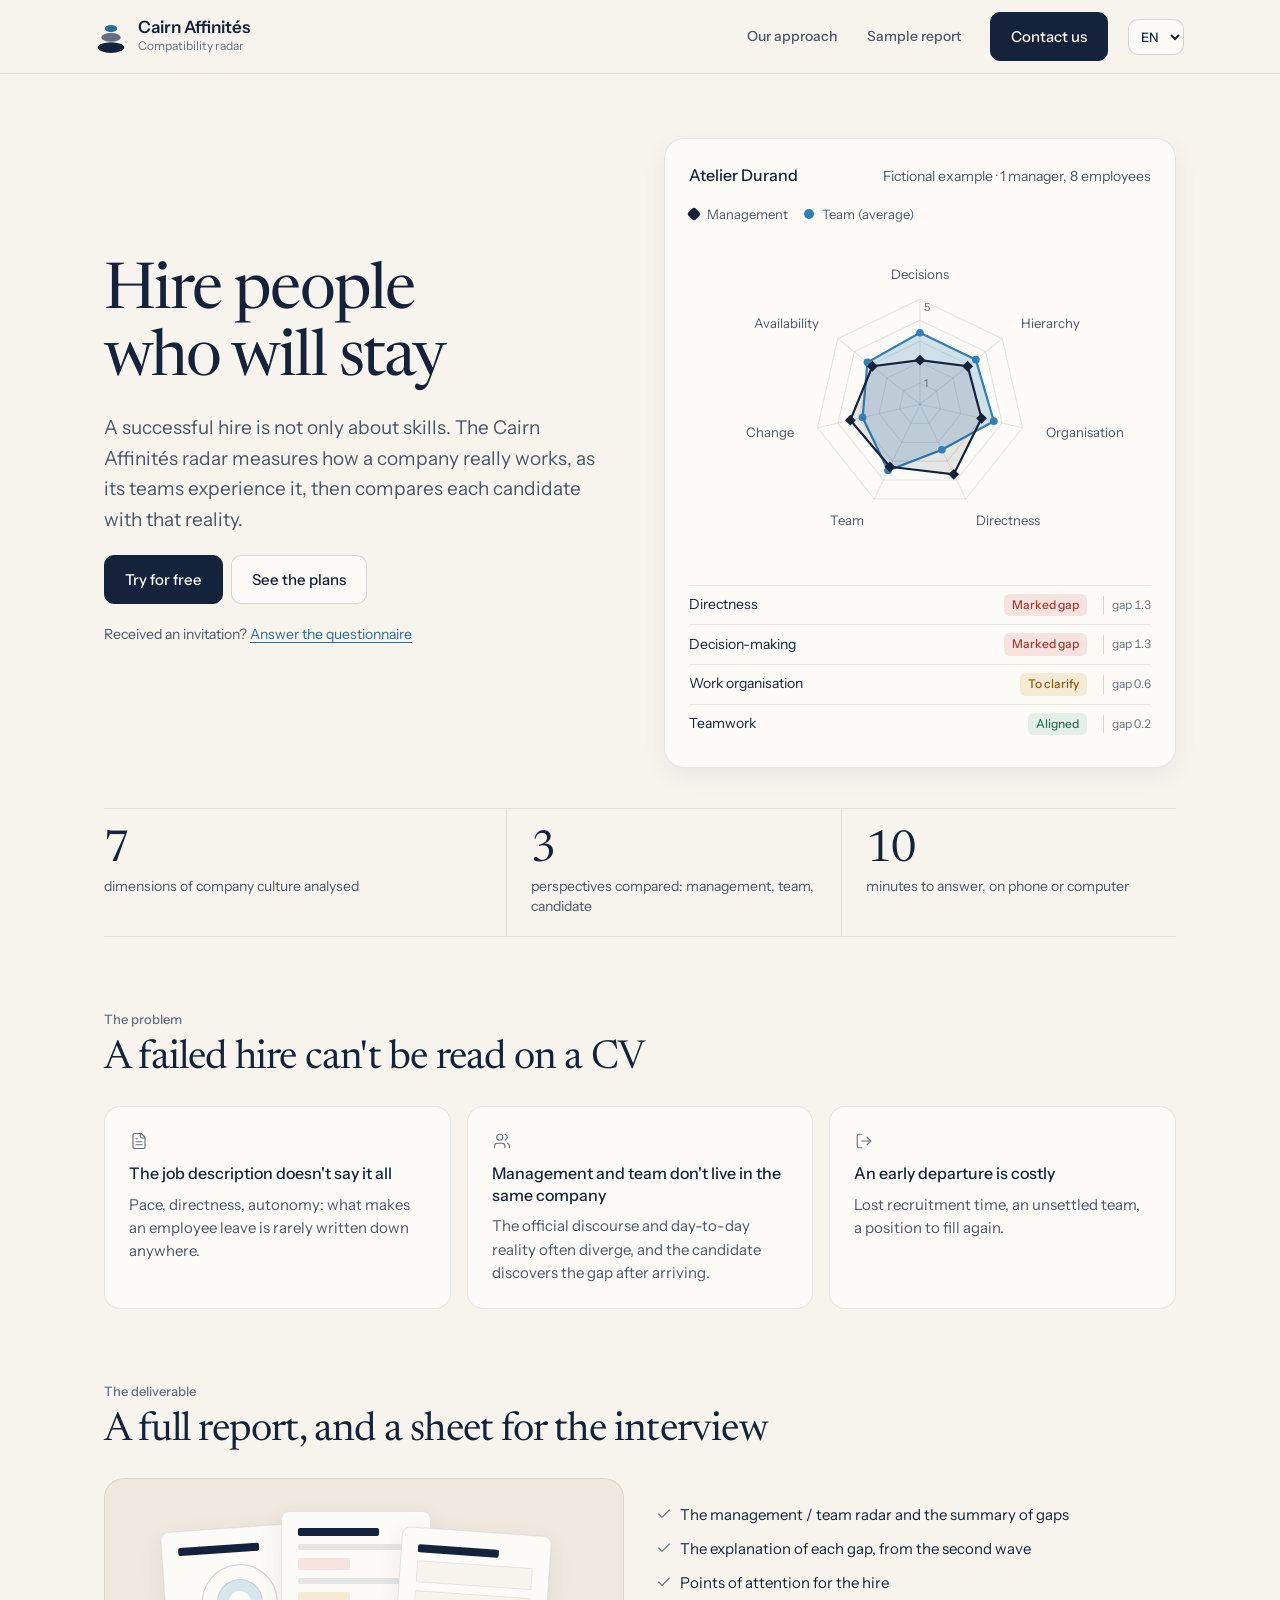
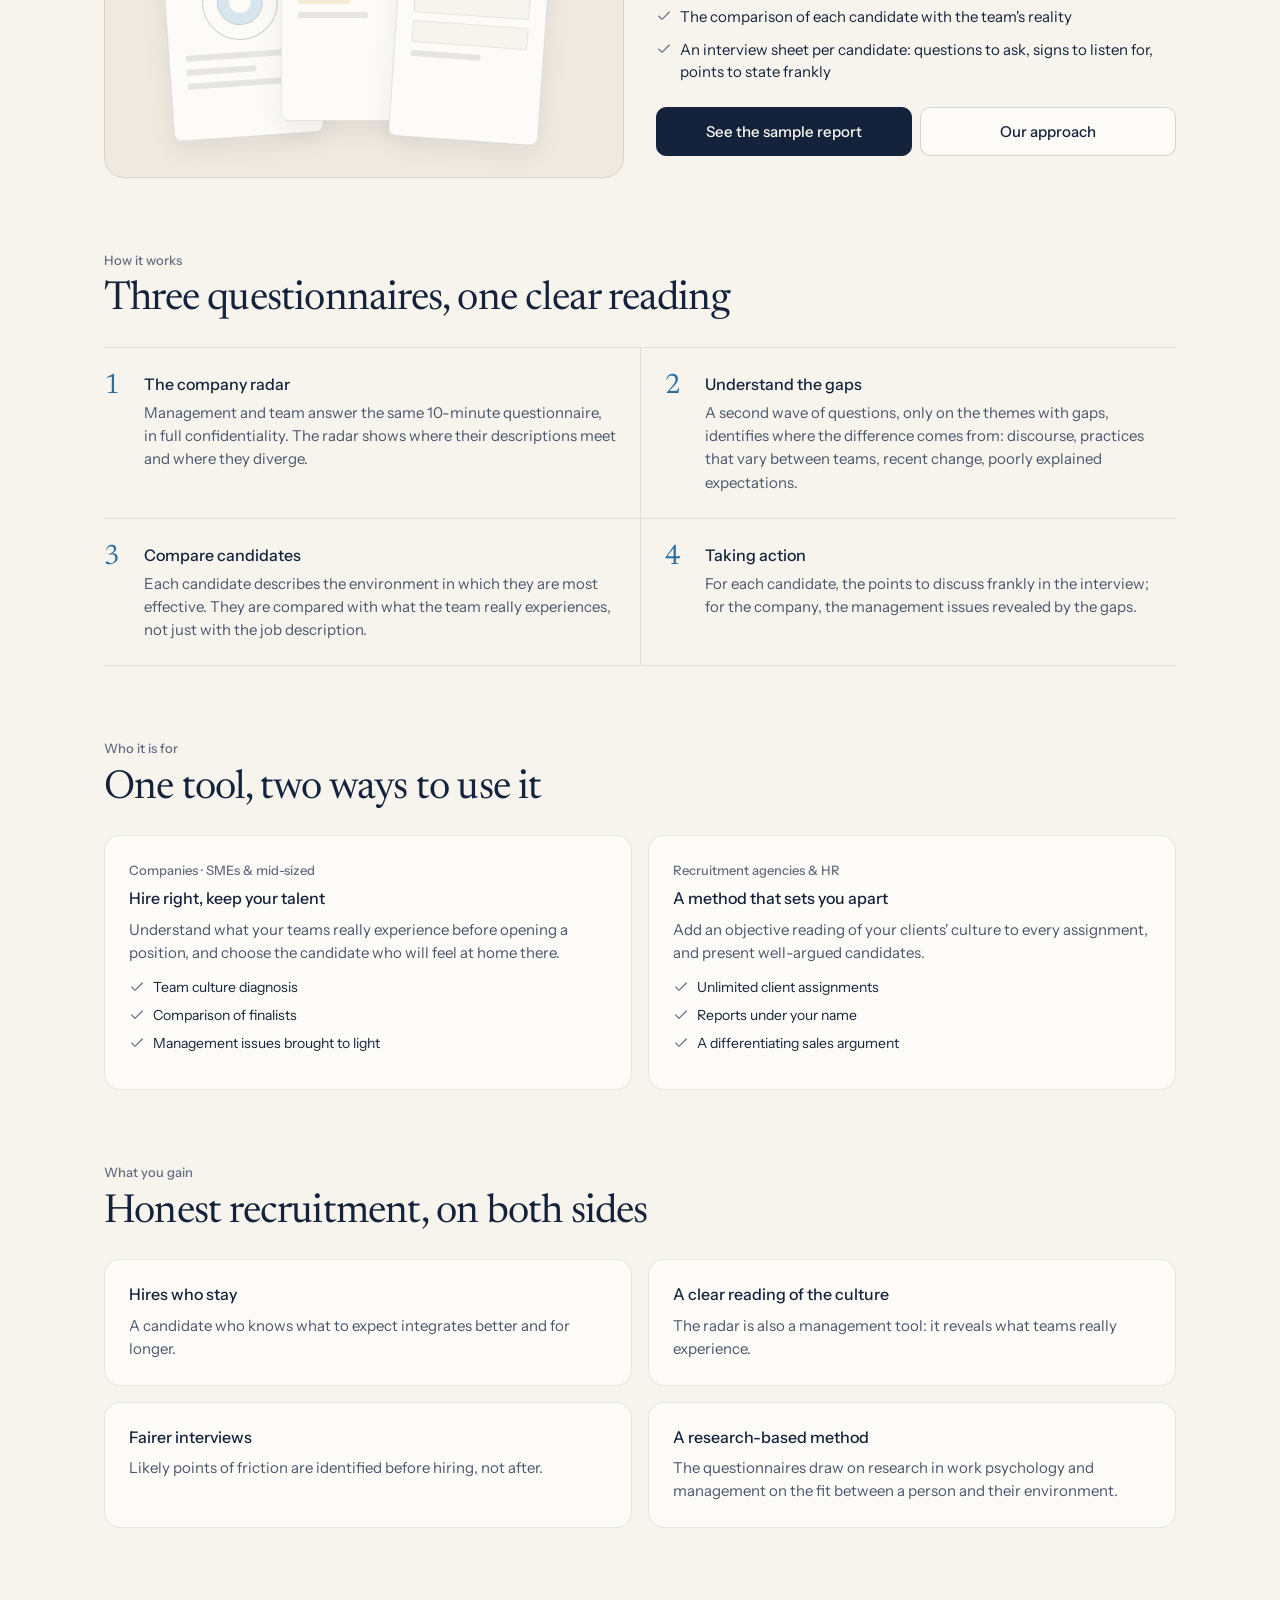
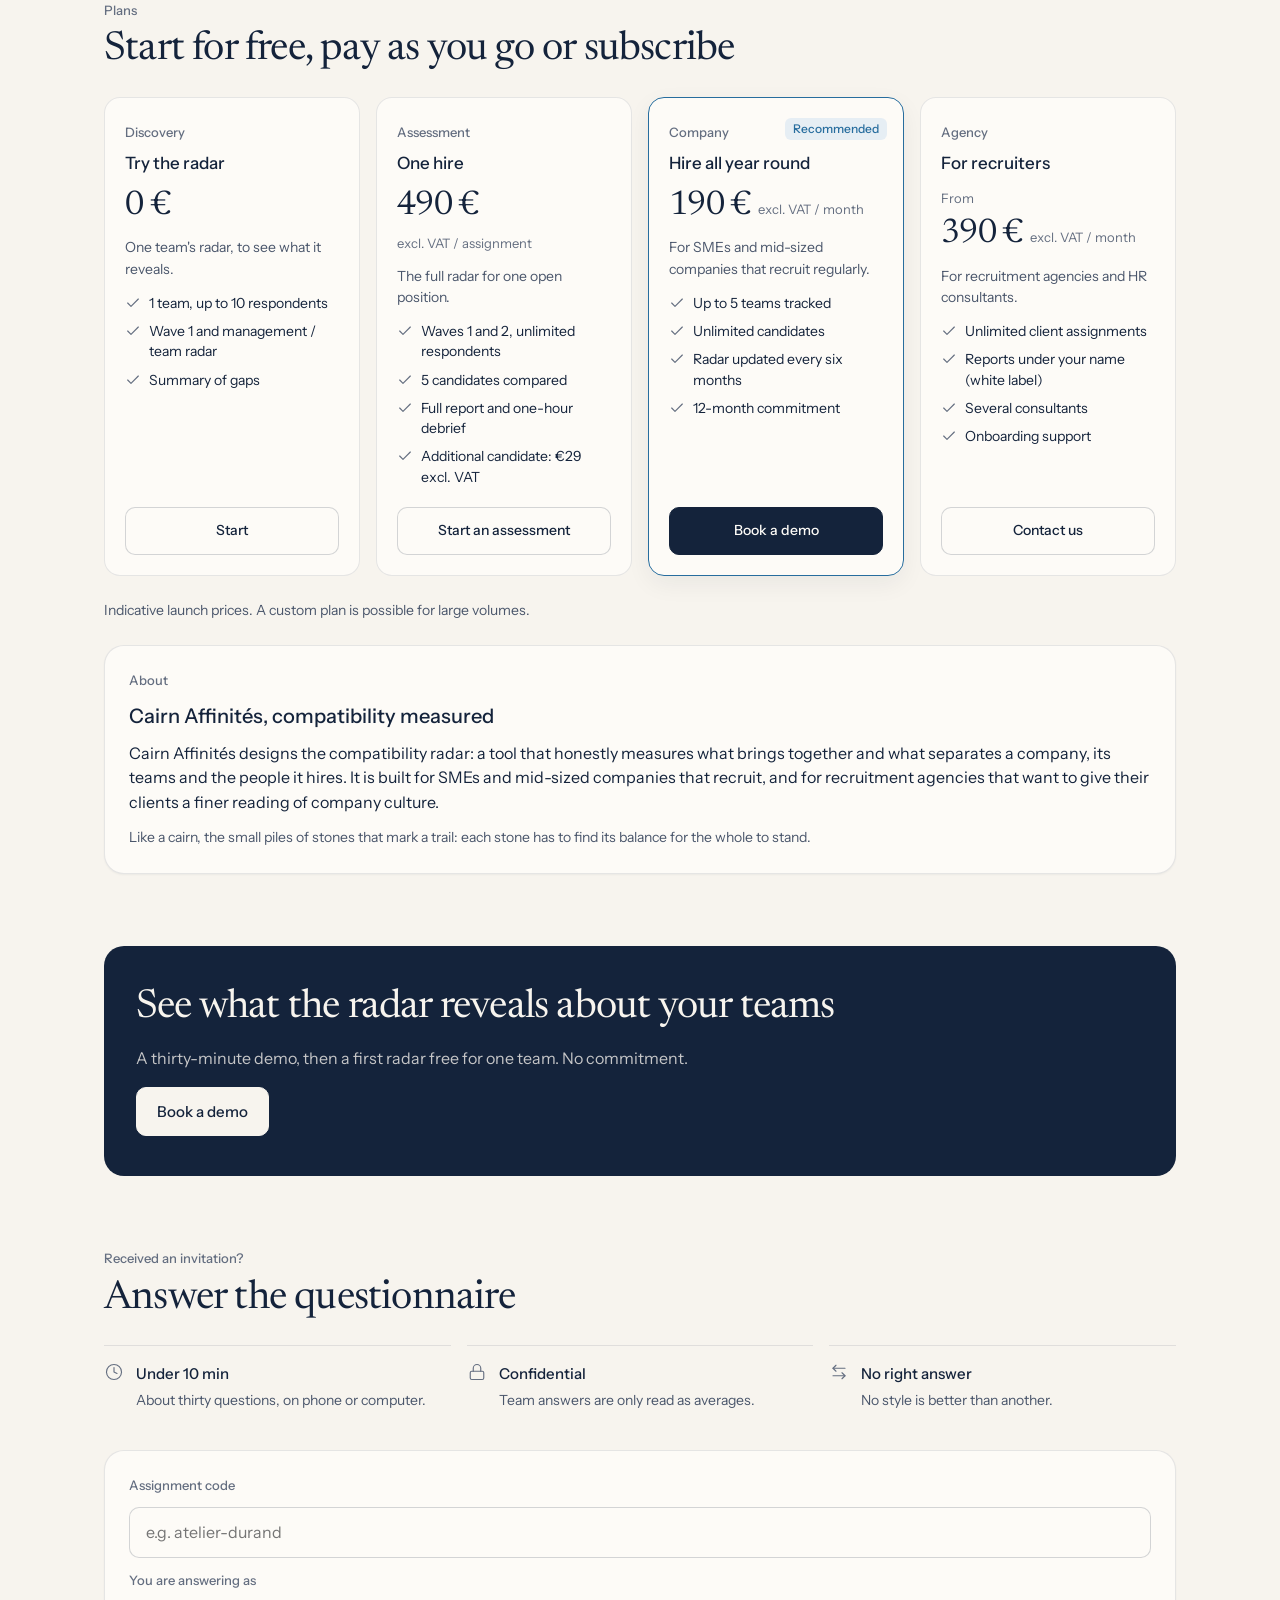
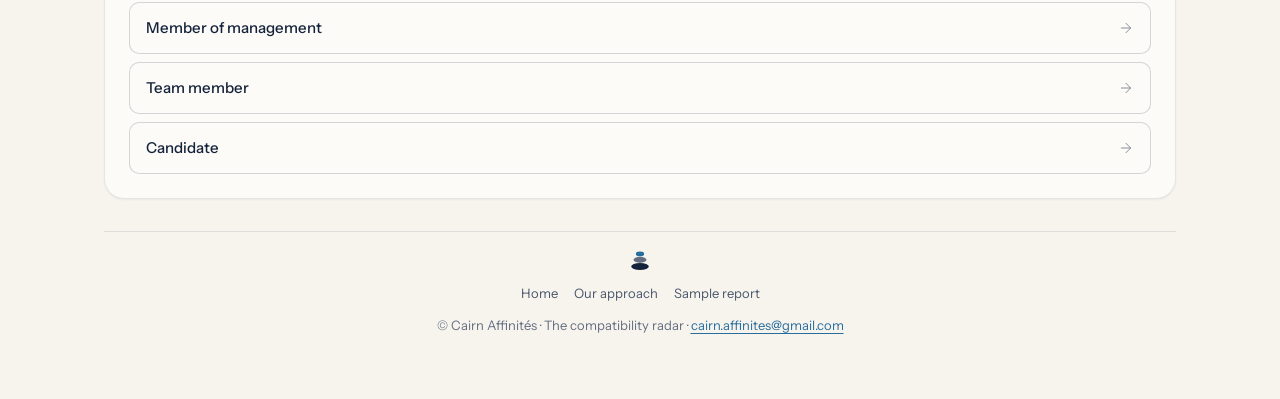
==== commit fdd4eb81: "Site en 5 langues (FR, EN, ES, DE, IT)" ====
--- a/index.html
+++ b/index.html
@@ -370,6 +370,13 @@
 .refs i { font-style: normal; }
 .carte sup { color: var(--muted); font-size: 11px; margin-left: 2px; }
 
+.lang-wrap { display: inline-flex; margin-left: 8px; }
+.topbar .chip ~ .lang-wrap, .topcta ~ .lang-wrap { margin-left: 8px; }
+.lang { font: inherit; font-size: 13px; font-weight: 500; color: var(--ink); background: var(--surface); border: 1px solid var(--line-strong); border-radius: var(--r); padding: 6px 8px; min-height: 36px; cursor: pointer; }
+.sr { position: absolute; width: 1px; height: 1px; overflow: hidden; clip: rect(0 0 0 0); white-space: nowrap; }
+body.cabinet .lang-wrap { display: none; }
+@media (max-width: 440px) { .brand-sub { display: none; } .brand-name { white-space: nowrap; } body.accueil .topcta { padding: 8px 12px; } .topbar-in { gap: 8px; } }
+
 /* Mouvement : une seule entrée, courte */
 @media (prefers-reduced-motion: no-preference) {
   .progress > i { transition: width 300ms var(--ease); }
@@ -392,6 +399,7 @@
 }
 </style>
 <script src="config.js"></script>
+<script src="i18n.js"></script>
 </head>
 <body>
 <div class="topbar"><div class="topbar-in">
@@ -409,6 +417,8 @@
   <nav class="topnav" aria-label="Navigation principale"><button type="button" data-navtop="approche">Notre approche</button><button type="button" data-navtop="rapport">Exemple de rapport</button></nav>
   <span class="chip topchip">Confidentiel</span>
   <a class="btn topcta" id="top-cta" href="#">Nous contacter</a>
+  <label class="lang-wrap"><span class="nt sr">Langue</span><select id="lang" class="lang" aria-label="Langue / Language">
+    <option value="fr">FR</option><option value="en">EN</option><option value="es">ES</option><option value="de">DE</option><option value="it">IT</option></select></label>
 </div></div>
 <div class="wrap">
   <main id="app" class="stack-lg"></main>
@@ -703,6 +713,89 @@
   };
   var app = document.getElementById("app");
 
+  /* ---------- Langues ---------- */
+  var LANGUES = ["fr", "en", "es", "de", "it"];
+  var DICO = window.CAIRN_I18N || {};
+  function langueInitiale() {
+    var p = null;
+    try { p = new URLSearchParams(location.search).get("lang"); } catch (e) {}
+    if (p && LANGUES.indexOf(p) >= 0) return p;
+    try { var m = localStorage.getItem("cairn-lang"); if (m && LANGUES.indexOf(m) >= 0) return m; } catch (e) {}
+    var n = (navigator.language || "fr").slice(0, 2).toLowerCase();
+    return LANGUES.indexOf(n) >= 0 ? n : "fr";
+  }
+  var LANG = langueInitiale();
+  var RE_NUM = /\d+(?:[.,]\d+)?/g;
+  function chercher(core) {
+    var d = DICO[LANG]; if (!d) return null;
+    var key = core.replace(/ /g, " ").replace(/\s+/g, " ");
+    var nums = key.match(RE_NUM) || [];
+    var k2 = key.replace(RE_NUM, "{n}");
+    var tr = d[k2];
+    if (tr == null && key.indexOf(", ") > 0) {
+      var parts = key.split(", "), ok = true;
+      var out = parts.map(function (p) { var t = d[p.replace(RE_NUM, "{n}")]; if (t == null) ok = false; return t; });
+      if (ok) return out.join(", ");
+      return null;
+    }
+    if (tr == null) return null;
+    var i = 0;
+    return tr.replace(/\{n\}/g, function () {
+      var v = nums[i++] || "";
+      return LANG === "en" ? v.replace(",", ".") : v;
+    });
+  }
+  function T(txt) {
+    if (LANG === "fr") return txt;
+    var m = String(txt).match(/^(\s*)([\s\S]*?)(\s*)$/);
+    var r = m[2] ? chercher(m[2]) : null;
+    return r == null ? txt : m[1] + r + m[3];
+  }
+  function traduireNoeuds(racine) {
+    var w = document.createTreeWalker(racine, NodeFilter.SHOW_TEXT, null), n;
+    while ((n = w.nextNode())) {
+      var p = n.parentNode;
+      if (!p || p.closest("script, style, textarea, .nt")) continue;
+      if (n.__src == null) n.__src = n.nodeValue;
+      if (!/[A-Za-zÀ-ÿ]/.test(n.__src)) continue;
+      n.nodeValue = T(n.__src);
+    }
+    racine.querySelectorAll("[placeholder], [aria-label]").forEach(function (el) {
+      ["placeholder", "aria-label"].forEach(function (a) {
+        if (!el.hasAttribute(a)) return;
+        var k = "__" + a; if (el[k] == null) el[k] = el.getAttribute(a);
+        el.setAttribute(a, T(el[k]));
+      });
+    });
+  }
+  function traduirePage() {
+    document.documentElement.lang = LANG;
+    var cab = S.route && S.route.vue === "cabinet";
+    document.body.classList.toggle("cabinet", !!cab);
+    var top = document.querySelector(".topbar"), pied = document.querySelector(".site-foot");
+    if (top) traduireNoeuds(top);
+    if (pied) traduireNoeuds(pied);
+    if (!cab) traduireNoeuds(app);
+    if (document.__titre == null) document.__titre = document.title;
+    document.title = T(document.__titre);
+    var sel = document.getElementById("lang"); if (sel) sel.value = LANG;
+  }
+  function changerLangue(l) {
+    if (LANGUES.indexOf(l) < 0) return;
+    LANG = l;
+    try { localStorage.setItem("cairn-lang", l); } catch (e) {}
+    try {
+      var u = new URL(location.href);
+      if (l === "fr") u.searchParams.delete("lang"); else u.searchParams.set("lang", l);
+      history.replaceState(null, "", u.toString());
+    } catch (e) {}
+    rendre();
+  }
+  document.addEventListener("change", function (ev) {
+    if (ev.target && ev.target.id === "lang") changerLangue(ev.target.value);
+    if (ev.target && ev.target.id === "lien-lang") { S.lienLang = ev.target.value; rendre(); }
+  });
+
   function lireHash() {
     var h = (location.hash || "").slice(1), m;
     m = h.match(/^([de])2-([0-6]{1,7})-([a-z0-9-]{1,40})$/);
@@ -757,13 +850,13 @@
     return S.msg ? '<p class="msg ' + (S.msg.ok ? "good" : "err") + '" role="status">' + esc(S.msg.t) + '</p>' : "";
   }
   function piste(l, marques) {
-    var h = '<div class="track" role="img" aria-label="' + esc(marques.map(function (m) { return m[1] + " " + fr(m[2]) + " sur 5"; }).join(", ")) + '">';
+    var h = '<div class="track" role="img" aria-label="' + esc(marques.map(function (m) { return T(m[1]) + " " + fr(m[2]) + "/5"; }).join(" · ")) + '">';
     marques.forEach(function (m) { h += '<i class="mark ' + m[0] + '" style="left:' + pct(m[2]) + '%"></i>'; });
     return h + '</div><div class="poles"><span>' + esc(l.g) + '</span><span>' + esc(l.d) + '</span></div>';
   }
 
   var CFG = window.CAIRN_CONFIG || {};
-  function urlDe(hash) { return location.origin + location.pathname + "#" + hash; }
+  function urlDe(hash) { var l = S.lienLang || "fr"; return location.origin + location.pathname + (l !== "fr" ? "?lang=" + l : "") + "#" + hash; }
   function blocLien(titre, hash) {
     return '<div class="stack" style="gap:6px"><span class="label">' + esc(titre) + '</span>' +
       '<input type="text" readonly class="lien" value="' + esc(urlDe(hash)) + '" aria-label="Lien ' + esc(titre) + '">' +
@@ -771,7 +864,7 @@
       '<a class="btn ghost grow" href="#' + esc(hash) + '">Aperçu</a></div></div>';
   }
   function copierTexte(txt, btn) {
-    function ok() { var l = btn.textContent; btn.textContent = "Copié"; setTimeout(function () { btn.textContent = l; }, 1500); }
+    function ok() { var l = btn.textContent; btn.textContent = T("Copié"); setTimeout(function () { btn.textContent = l; }, 1500); }
     try { navigator.clipboard.writeText(txt).then(ok, function () {}); } catch (e) {}
   }
 
@@ -854,6 +947,9 @@
     h += '</section>';
 
     h += '<section class="panel stack"><h2>Envoyer le questionnaire</h2>' +
+      '<label class="small row" for="lien-lang" style="gap:8px">Langue des questionnaires <select id="lien-lang" class="lang">' +
+      [["fr", "Français"], ["en", "English"], ["es", "Español"], ["de", "Deutsch"], ["it", "Italiano"]].map(function (o) {
+        return '<option value="' + o[0] + '"' + ((S.lienLang || "fr") === o[0] ? " selected" : "") + '>' + o[1] + '</option>'; }).join("") + '</select></label>' +
       '<p class="small">Vague 1 : ' + N_DE + ' questions pour la direction et l\'équipe, ' + N_C + ' pour un candidat. Copiez le lien voulu et envoyez-le par e-mail ou SMS : il s\'ouvre directement sur le bon questionnaire.</p>' +
       blocLien("Direction", "d-" + m.id) + blocLien("Équipe", "e-" + m.id) + blocLien("Candidat", "c-" + m.id) +
       '<p class="small">Code de mission : <strong>' + esc(m.id) + '</strong></p></section>';
@@ -1461,13 +1557,13 @@
       var deja = r.a.some(function (v) { return v > 0; });
       var bouton = '<div class="row"><button type="button" id="btn-debut">' + (deja ? "Reprendre" : "Commencer") + '</button></div>';
       var regle = '<p class="small">Pour chaque question, deux descriptions se font face. Le côté de chaque description change d\'une question à l\'autre : lisez les deux avant de répondre.</p>';
-      if (r.w === 2) return '<div class="stack">' + retour + '<p class="label">Vague 2 · ' + roleTxt + ' · mission ' + esc(r.slug) + '</p>' +
+      if (r.w === 2) return '<div class="stack">' + retour + '<p class="label">Vague 2 · ' + roleTxt + ' · mission <span class="nt">' + esc(r.slug) + '</span></p>' +
         '<h1>Quelques questions pour aller plus loin</h1>' +
         '<div class="row"><span class="chip num">' + total + ' questions</span><span class="chip num">≈ ' + minutes + ' min</span><span class="chip">Enregistrement automatique</span></div></div>' +
         '<div class="panel stack"><p>Sur ' + (pages.length > 1 ? "certains sujets" : "un sujet") + ' (<strong>' + esc(pages.map(function (p) { return p.titre; }).join(", ")) +
         '</strong>), la direction et l\'équipe n\'ont pas décrit l\'entreprise de la même façon. C\'est fréquent et ce n\'est pas un reproche : ces questions servent à comprendre pourquoi.</p>' +
         '<p class="small">Répondez à partir de situations que vous avez réellement vécues ces derniers mois. Un commentaire libre est possible sur chaque sujet ; évitez d\'y citer des noms.</p></div>' + bouton;
-      if (r.role === "c") return '<div class="stack">' + retour + '<p class="label">Questionnaire candidat · mission ' + esc(r.slug) + '</p>' +
+      if (r.role === "c") return '<div class="stack">' + retour + '<p class="label">Questionnaire candidat · mission <span class="nt">' + esc(r.slug) + '</span></p>' +
         '<h1>Dans quel environnement travaillez-vous le mieux ?</h1>' +
         '<div class="row"><span class="chip num">' + total + ' questions</span><span class="chip num">≈ ' + minutes + ' min</span><span class="chip">Enregistrement automatique</span></div></div>' +
         '<div class="panel stack"><p><strong>Pensez au poste où vous avez été le plus efficace et le plus à l\'aise</strong>, et décrivez comment il fonctionnait. Il n\'y a pas de bonne réponse : aucun des deux côtés n\'est meilleur que l\'autre, et des réponses « idéales » vous desserviraient en vous orientant vers un poste qui ne vous convient pas.</p>' + regle + '</div>' +
@@ -1476,7 +1572,7 @@
         '<label class="consent" for="in-accord"><input type="checkbox" id="in-accord"' + (r.accord ? " checked" : "") + '><span>J\'ai lu ces informations et j\'accepte de répondre.</span></label>' +
         '<label class="label" for="in-prenom">Votre prénom et votre nom</label>' +
         '<input type="text" id="in-prenom" maxlength="40" autocomplete="name" value="' + esc(r.nom) + '">' + blocMsg() + '</div>' + bouton;
-      return '<div class="stack">' + retour + '<p class="label">Questionnaire ' + roleTxt + ' · mission ' + esc(r.slug) + '</p>' +
+      return '<div class="stack">' + retour + '<p class="label">Questionnaire ' + roleTxt + ' · mission <span class="nt">' + esc(r.slug) + '</span></p>' +
         '<h1>Comment fonctionne vraiment votre entreprise ?</h1>' +
         '<div class="row"><span class="chip num">' + total + ' questions</span><span class="chip num">≈ ' + minutes + ' min</span><span class="chip">Enregistrement automatique</span></div></div>' +
         '<div class="panel stack"><p><strong>Décrivez ce que vous avez observé ces six derniers mois</strong>, pas ce qui serait souhaitable ni ce qui est écrit dans les documents officiels. Il n\'y a pas de bonne réponse : sur les ' + AXES.length + ' premiers thèmes, aucun des deux côtés n\'est meilleur que l\'autre.</p>' + regle +
@@ -1497,7 +1593,7 @@
       for (var p = 1; p <= 5; p++) {
         var sem = inv ? 6 - p : p;
         h += '<button type="button" id="q' + k + '-' + p + '" data-q="' + k + '" data-v="' + sem + '" aria-pressed="' + (r.a[k] === sem) +
-          '" aria-label="' + p + ' sur 5, de « ' + esc(gauche) + ' » à « ' + esc(droite) + ' »">' + p + '</button>';
+          '" aria-label="' + p + '/5 · ' + esc(T(gauche)) + ' → ' + esc(T(droite)) + '">' + p + '</button>';
       }
       h += '</div></div>';
     });
@@ -1526,6 +1622,7 @@
     var acc = v === "rapport" || v === "approche" || (v === "repondre" && S.rep && !S.rep.slug);
     document.body.classList.toggle("accueil", !!acc);
     var tc = document.getElementById("top-cta"); if (tc) tc.href = lienContact("Demande de rendez-vous · Cairn Affinités");
+    traduirePage();
   }
 
   /* ---------- Actions ---------- */
@@ -1605,9 +1702,9 @@
   }
   function copier() {
     var ta = document.getElementById("out-code"), etat = document.getElementById("copie-etat");
-    function repli() { ta.focus(); ta.select(); etat.textContent = "Code sélectionné : utilisez Copier."; }
+    function repli() { ta.focus(); ta.select(); etat.textContent = T("Code sélectionné : utilisez Copier."); }
     try {
-      navigator.clipboard.writeText(S.rep.code).then(function () { etat.textContent = "Code copié."; }, repli);
+      navigator.clipboard.writeText(S.rep.code).then(function () { etat.textContent = T("Code copié."); }, repli);
     } catch (e) { repli(); }
   }
 
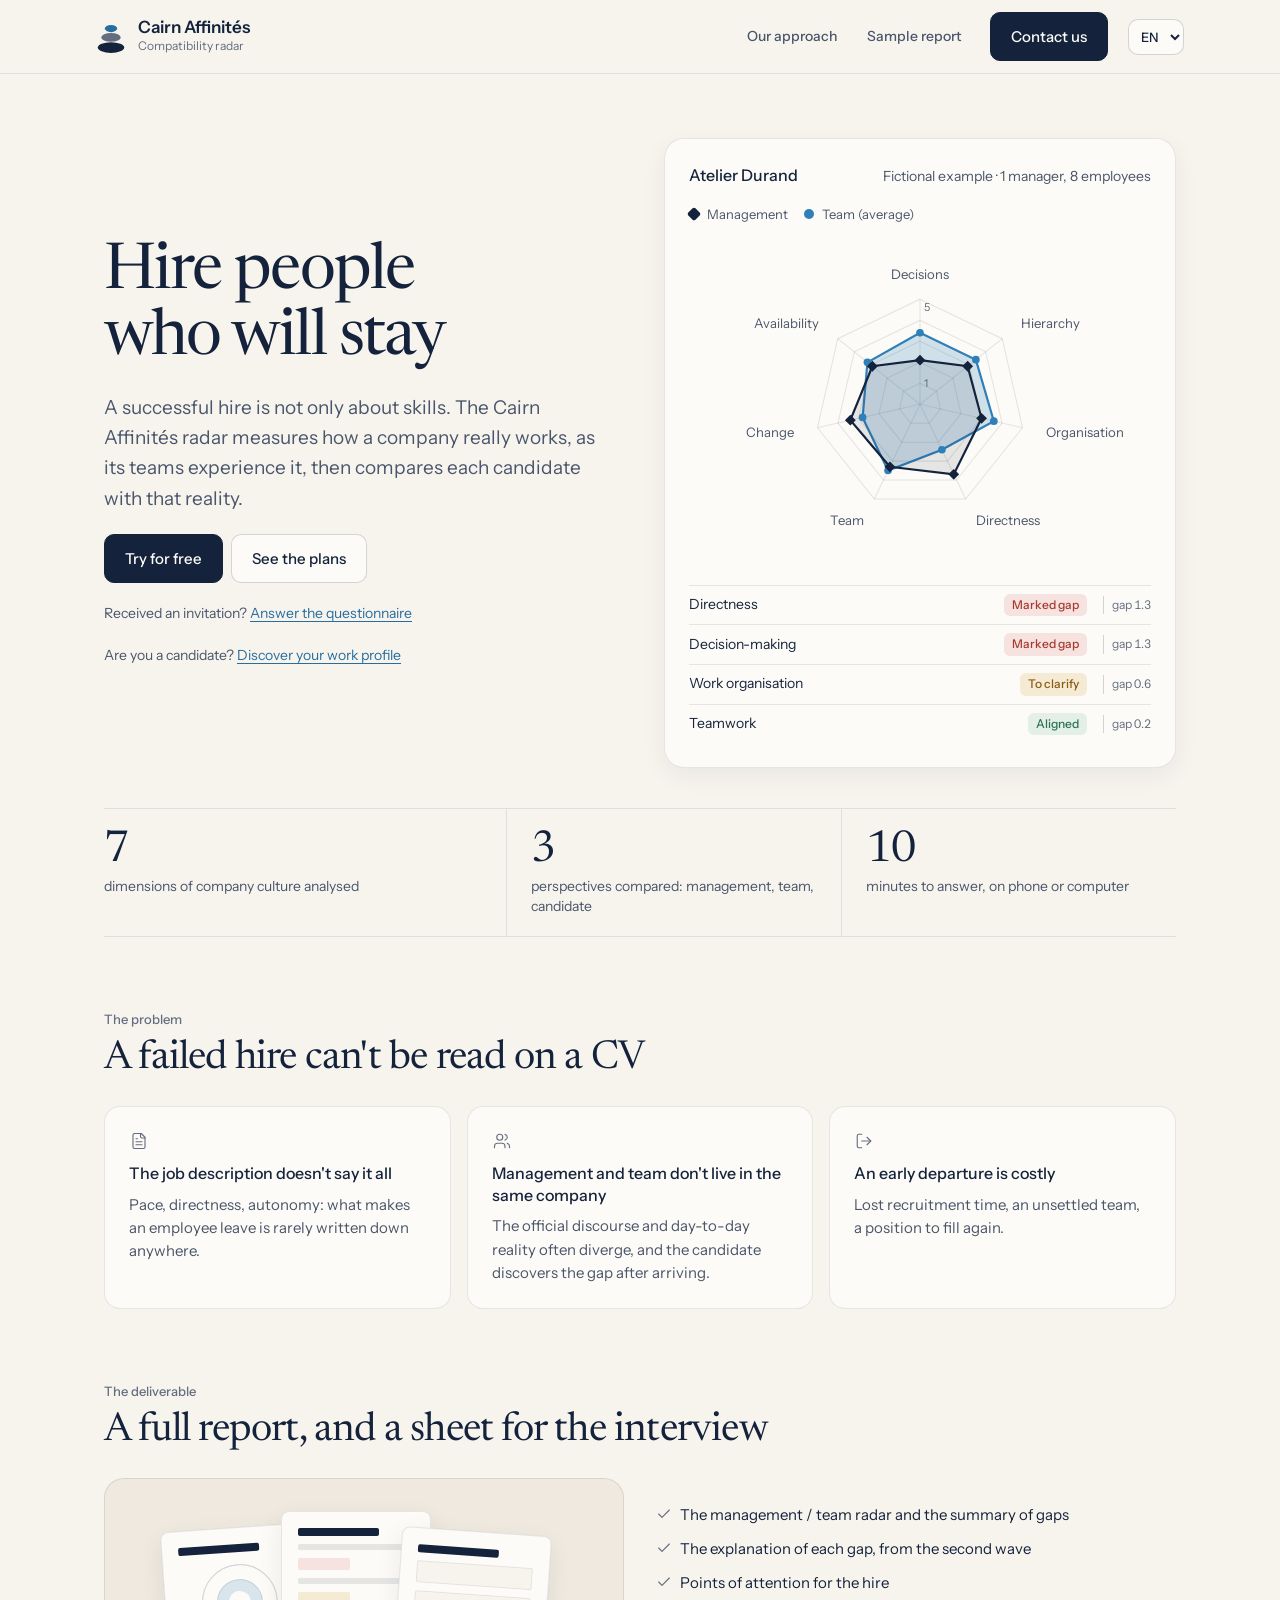
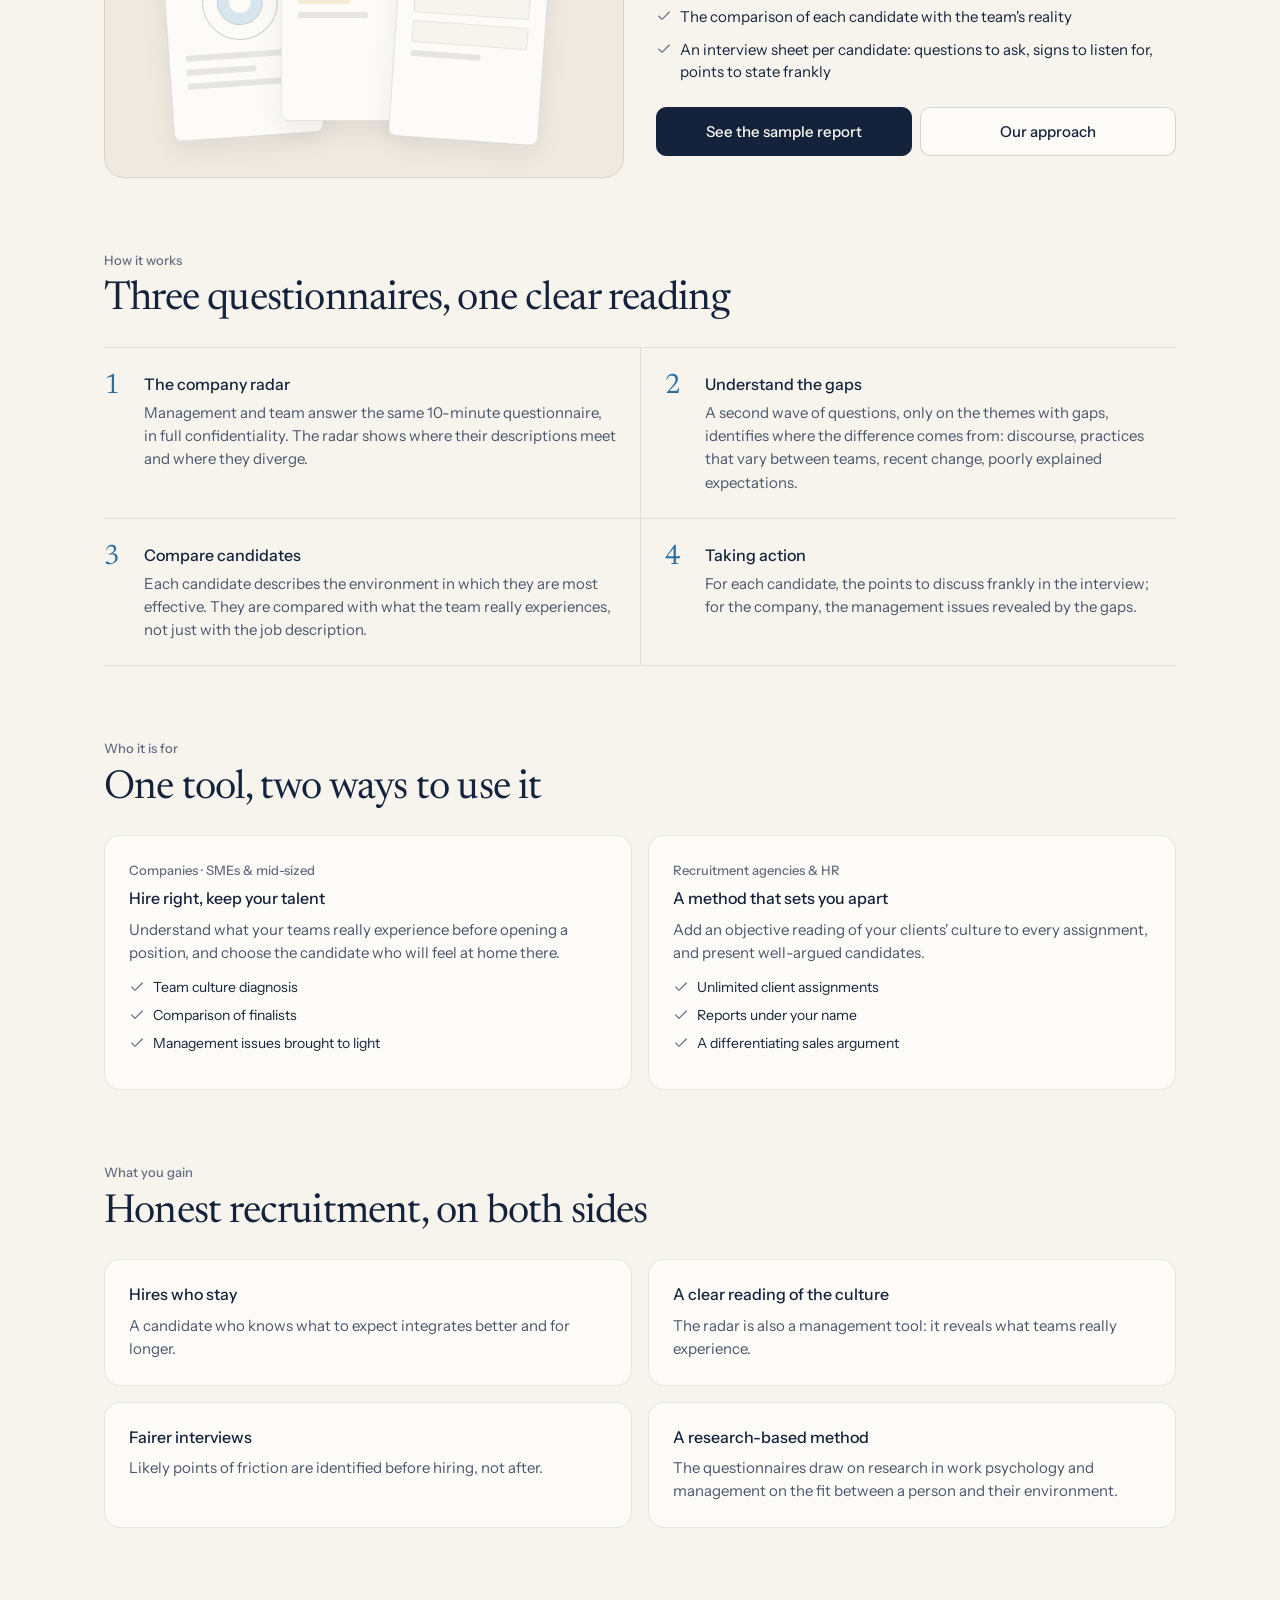
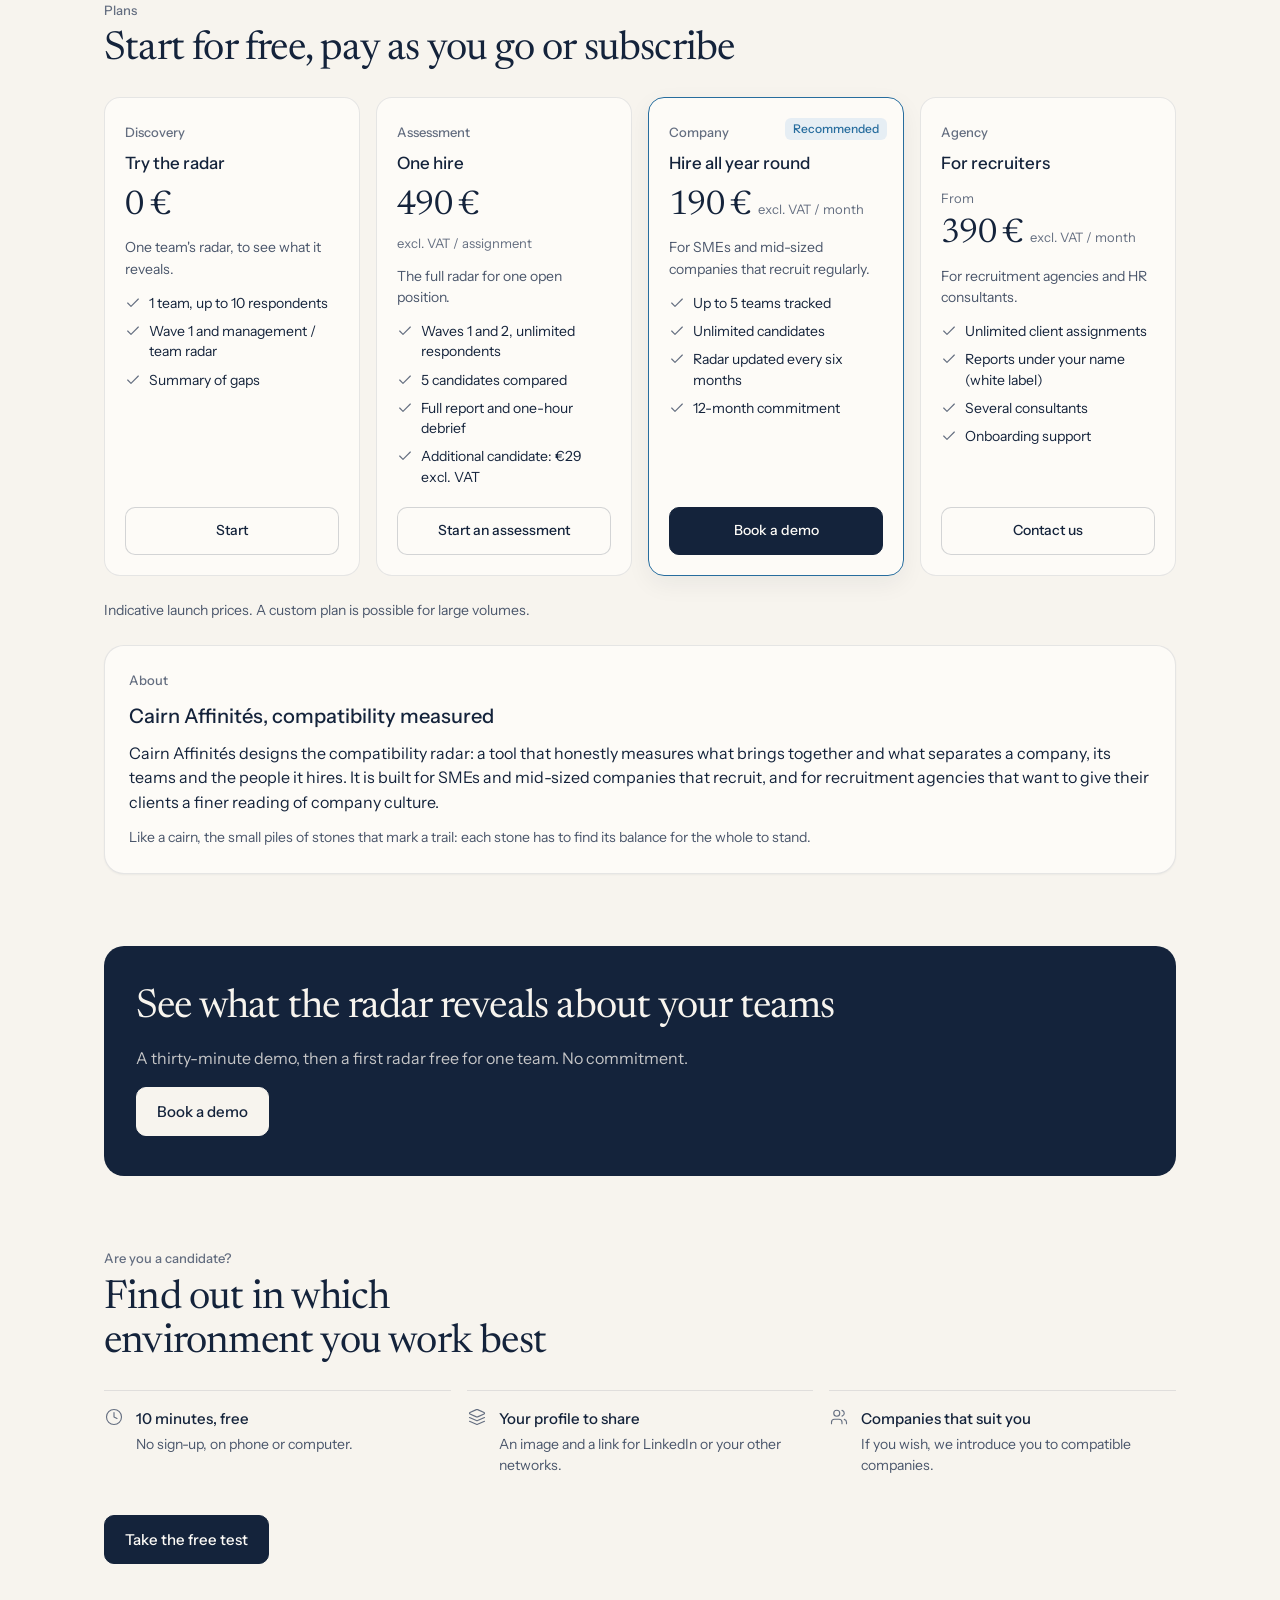
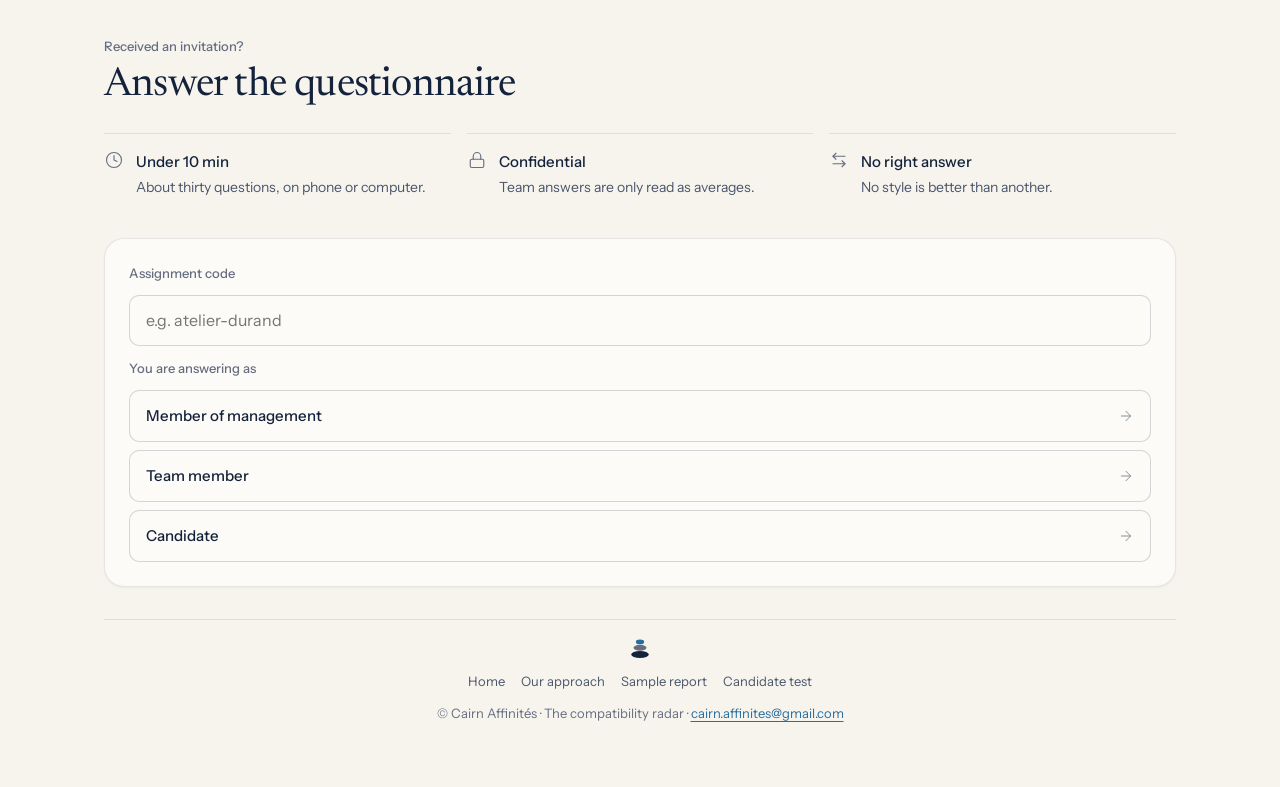
==== commit 3c0ee626: "Test candidat libre, profil partageable et vivier" ====
--- a/index.html
+++ b/index.html
@@ -115,8 +115,8 @@
 a { color: var(--sky); text-underline-offset: 3px; }
 a.small { text-decoration: none; font-weight: 500; }
 a.small:hover { text-decoration: underline; }
-input[type="text"], textarea { font: inherit; width: 100%; padding: 12px 16px; border-radius: var(--r); border: 1px solid var(--line-strong); background: var(--surface); color: var(--ink); transition: border-color 150ms var(--ease); }
-input[type="text"]:focus, textarea:focus { outline: none; border-color: var(--sky); }
+input[type="text"], input[type="email"], textarea { font: inherit; width: 100%; padding: 12px 16px; border-radius: var(--r); border: 1px solid var(--line-strong); background: var(--surface); color: var(--ink); transition: border-color 150ms var(--ease); }
+input[type="text"]:focus, input[type="email"]:focus, textarea:focus { outline: none; border-color: var(--sky); }
 input.lien { font-size: 13px; color: var(--text-2); background: var(--surface-2); }
 textarea { min-height: 96px; resize: vertical; }
 textarea.code { font-family: ui-monospace, "SF Mono", Menlo, monospace; font-size: 13px; word-break: break-all; }
@@ -344,10 +344,82 @@
 .fiche-notes { display: flex; justify-content: space-between; gap: 12px; flex-wrap: wrap; font-size: 13px; color: var(--muted); padding-top: 40px; border-bottom: 1px dashed var(--line-strong); padding-bottom: 8px; }
 .fiche-decision { display: flex; flex-direction: column; gap: 12px; padding: 20px; border-radius: 12px; border: 1px solid var(--ink); font-size: 14px; }
 .fiche-ligne { display: block; height: 24px; border-bottom: 1px dashed var(--line-strong); }
+/* Profil candidat libre et vivier */
+.carte-profil .profil-lignes { display: flex; flex-direction: column; gap: 10px; }
+.profil-l { display: flex; flex-direction: column; gap: 2px; }
+.profil-l h3 { font-size: 14px !important; font-weight: 400 !important; color: var(--text-2); }
+.profil-pole { font-size: 14px; font-weight: 500; color: var(--ink); text-align: right; }
+.profil-l .track { height: 18px; } .profil-l .track::before { top: 8px; } .profil-l .mark { top: 2px; }
+.profil-l .poles { font-size: 11px; }
+.carte-profil .doc-foot span { flex: 1; }
+.viv-liste { list-style: none; margin: 0; padding: 0; display: flex; flex-direction: column; gap: 8px; }
+.viv-item { display: grid; grid-template-columns: minmax(0, 1.4fr) minmax(0, 1fr) auto auto; gap: 12px; align-items: center; padding: 12px 16px; border: 1px solid var(--line); border-radius: 12px; background: var(--surface); }
+.viv-id { display: flex; flex-direction: column; min-width: 0; overflow-wrap: anywhere; }
+.viv-score { display: grid; grid-template-columns: minmax(0, 1fr) 44px; gap: 8px; align-items: center; font-size: 13px; }
+.viv-score .jauge-f i.ok { background: var(--ok); } .viv-score .jauge-f i.warn { background: #C98A1B; } .viv-score .jauge-f i.crit { background: var(--crit); }
+.viv-simple .viv-item { grid-template-columns: minmax(0, 1fr) auto; }
+@media (max-width: 640px) { .viv-item { grid-template-columns: 1fr; } }
+/* Rapport : visuels de lecture rapide */
+.track .bande { position: absolute; top: 8px; height: 8px; border-radius: 4px; opacity: .3; }
+.bande.ok { background: var(--ok); } .bande.warn { background: #C98A1B; } .bande.crit { background: var(--crit); }
+.axe-rap { padding-left: 14px !important; border-left: 3px solid transparent; }
+.axe-rap.crit { border-left-color: var(--crit); } .axe-rap.warn { border-left-color: #D9A441; } .axe-rap.ok { border-left-color: #8DBFA4; }
+.doc-axes .axe-rap { border-top: 0; margin-top: 8px; padding-block: 10px; background: var(--surface); border-radius: 0 8px 8px 0; }
+.lect { display: flex; flex-wrap: wrap; gap: 4px 20px; margin: 0; font-size: 13px; color: var(--text-2); }
+.lect > span { display: inline-flex; align-items: center; gap: 6px; }
+.lect b { color: var(--ink); font-weight: 500; }
+.lect-imp { margin-left: auto; }
+.verdict { display: flex; gap: 16px; align-items: flex-start; padding: 20px 24px; border-radius: 12px; background: #14233B; color: #FDFBF7; }
+.verdict-ic { flex: none; color: #8FD1AE; margin-top: 2px; }
+.verdict-l { margin: 0; font-size: 12px; letter-spacing: .06em; text-transform: uppercase; color: #B8C2D3; }
+.verdict-t { margin: 2px 0 6px; font-family: var(--display); font-size: 24px; line-height: 1.2; }
+.verdict-x { margin: 0; font-size: 14px; line-height: 1.55; color: #DDE3EC; }
+.tuiles { display: grid; grid-template-columns: repeat(3, minmax(0, 1fr)); gap: 12px; }
+.tuile { display: flex; flex-direction: column; gap: 2px; padding: 14px 16px; border-radius: 12px; border-top: 4px solid; }
+.tuile b { font-family: var(--display); font-weight: 500; font-size: 40px; line-height: 1; }
+.tuile-t { font-weight: 500; font-size: 15px; color: var(--ink); margin-top: 4px; }
+.tuile-x { font-size: 13px; line-height: 1.45; color: var(--text-2); }
+.tuile.crit { background: var(--crit-bg); border-color: var(--crit); } .tuile.crit b { color: var(--crit); }
+.tuile.warn { background: var(--warn-bg); border-color: #C98A1B; } .tuile.warn b { color: var(--warn); }
+.tuile.ok { background: var(--ok-bg); border-color: var(--ok); } .tuile.ok b { color: var(--ok); }
+.lire { list-style: none; margin: 0; padding: 0; display: flex; flex-direction: column; gap: 12px; }
+.lire li { display: flex; gap: 12px; align-items: flex-start; }
+.lire li > i { flex: none; margin-top: 6px; }
+.lire li div { display: flex; flex-direction: column; font-size: 14px; line-height: 1.45; color: var(--text-2); }
+.lire li b { color: var(--ink); font-weight: 500; }
+.lire-ec { width: 22px; height: 8px; border-radius: 4px; background: linear-gradient(90deg, var(--ok), #C98A1B, var(--crit)); opacity: .55; }
+.echelle { display: grid; grid-template-columns: 1fr 1fr 2fr; gap: 3px; height: 8px; margin-top: 4px; }
+.echelle i { border-radius: 4px; } .echelle .ok { background: var(--ok); } .echelle .warn { background: #C98A1B; } .echelle .crit { background: var(--crit); }
+.echelle-l { display: grid; grid-template-columns: 1fr 1fr 2fr; gap: 3px; font-size: 12px; color: var(--muted); }
+.echelle-l > span { display: flex; flex-direction: column; } .echelle-l b { font-weight: 500; color: var(--ink); }
+.echelle-l > span:last-child { text-align: right; }
+.duo { display: grid; grid-template-columns: 1fr 1fr; gap: 12px; }
+.duo > div { padding: 14px 16px; border-radius: 10px; background: var(--surface-2); font-size: 14px; line-height: 1.5; color: var(--text-2); }
+.duo > div.duo-e { background: var(--sky-soft); }
+.duo p { margin: 0; } .duo-t { display: flex; align-items: center; gap: 8px; margin-bottom: 4px !important; color: var(--ink); } .duo-t b { font-weight: 500; }
+.pistes-expl { list-style: none; margin: 0; padding: 0; display: flex; flex-direction: column; gap: 14px; }
+.piste-expl { display: flex; flex-direction: column; gap: 6px; font-size: 14px; color: var(--text-2); }
+.piste-expl p { margin: 0; } .piste-expl b { color: var(--ink); font-weight: 500; }
+.jauge { display: grid; grid-template-columns: 76px minmax(0, 1fr) 28px; gap: 10px; align-items: center; font-size: 12px; color: var(--muted); }
+.jauge-f { height: 8px; border-radius: 4px; background: rgba(20,35,59,.07); overflow: hidden; }
+.jauge-f i { display: block; height: 100%; border-radius: 4px; } .jauge-f i.e { background: var(--team); } .jauge-f i.d { background: var(--dir); }
+.jauge .num { color: var(--ink); text-align: right; }
+.citations { display: grid; grid-template-columns: repeat(auto-fit, minmax(220px, 1fr)); gap: 10px; }
+.citation { margin: 0; padding: 12px 14px; border-radius: 10px; font-size: 14px; line-height: 1.5; color: var(--ink); background: var(--surface-2); position: relative; }
+.citation.e { background: var(--sky-soft); }
+.citation p { margin: 4px 0 0; font-family: var(--display); font-size: 16px; }
+.citation-r { font-size: 12px; font-weight: 500; color: var(--muted); }
+.vigil-tete { display: flex; justify-content: space-between; align-items: center; gap: 12px; flex-wrap: wrap; }
+.doc-climat .jauge { width: 100%; grid-template-columns: 62px minmax(0, 1fr) 24px; }
+.pts { display: inline-flex; gap: 3px; } .pts i { width: 8px; height: 8px; border-radius: 50%; background: rgba(20,35,59,.14); } .pts i.on { background: var(--cand); }
 @media (max-width: 640px) {
   .doc-page { padding: 20px 16px 16px; }
   .doc-grid2, .fiche-2 { grid-template-columns: 1fr; }
   .doc-climat { grid-template-columns: 1fr 1fr; }
+  .tuiles, .duo { grid-template-columns: 1fr; }
+  .tuile { flex-direction: row; flex-wrap: wrap; align-items: baseline; gap: 4px 10px; } .tuile b { font-size: 30px; } .tuile-x { flex-basis: 100%; }
+  .lect-imp { margin-left: 0; }
+  .verdict { padding: 16px; } .verdict-t { font-size: 20px; }
   .doc-head > span:last-child { display: none; }
 }
 
@@ -394,7 +466,7 @@
   .hero h1 { font-size: 26px; }
   .wrap { max-width: none; padding: 0; gap: 0; }
   .doc-page { box-shadow: none; border: 0; border-radius: 0; padding: 0; break-after: page; page-break-after: always; }
-  .doc-ecart, .fiche-theme, .vigil-item { break-inside: avoid; }
+  .doc-ecart, .fiche-theme, .vigil-item, .axe-rap, .tuiles, .verdict { break-inside: avoid; }
   * { -webkit-print-color-adjust: exact; print-color-adjust: exact; }
 }
 </style>
@@ -426,7 +498,7 @@
       <ellipse cx="17" cy="31" rx="15" ry="6" fill="var(--ink)"/>
       <ellipse cx="17" cy="19.5" rx="11" ry="5" fill="var(--muted)"/>
       <ellipse cx="17" cy="9.5" rx="7" ry="4" fill="var(--sky)"/>
-    </svg><nav><a href="./">Accueil</a><a href="#approche">Notre approche</a><a href="#rapport">Exemple de rapport</a></nav><span>© Cairn Affinités · Le radar de compatibilité · <a href="mailto:cairn.affinites@gmail.com">cairn.affinites@gmail.com</a></span></footer>
+    </svg><nav><a href="./">Accueil</a><a href="#approche">Notre approche</a><a href="#rapport">Exemple de rapport</a><a href="#libre">Test candidat</a></nav><span>© Cairn Affinités · Le radar de compatibilité · <a href="mailto:cairn.affinites@gmail.com">cairn.affinites@gmail.com</a></span></footer>
 </div>
 
 <script>
@@ -590,6 +662,10 @@
       }
       if (!reLong(longueurV1(o.r)).test(o.a)) return null;
       if (o.r === "c") res.n = (typeof o.n === "string" && o.n.trim()) ? o.n.trim().slice(0, 40) : "Candidat";
+      if (o.m === "libre" && o.r === "c") {
+        ["e", "j", "l"].forEach(function (k) { if (typeof o[k] === "string") res[k] = o[k].replace(/\s+/g, " ").trim().slice(0, k === "e" ? 80 : 60); });
+        if (res.e && !/^[^\s@]+@[^\s@]+\.[^\s@]+$/.test(res.e)) res.e = "";
+      }
       return res;
     } catch (e) { return null; }
   }
@@ -708,7 +784,7 @@
   var S = {
     route: { vue: "cabinet" },
     db: null, peutGerer: false, charge: "attente", // attente | ok | lent | absent
-    missions: [], courant: null, candidat: null, msg: null, confirmeSuppr: false, confirmeSupprCand: false,
+    missions: [], courant: null, candidat: null, msg: null, confirmeSuppr: false, confirmeSupprCand: false, vivier: false, confirmeRetV: null,
     rep: null // { slug, role, w, x:[], a:[], k:[], etape, code, nom, accord }
   };
   var app = document.getElementById("app");
@@ -804,6 +880,9 @@
     if (m) return { vue: "repondre", role: m[1], slug: m[2], w: 1, x: "" };
     if (h === "cabinet" || h === "missions") return { vue: "cabinet" };
     if (h === "rapport" || h === "approche") return { vue: h };
+    if (h === "libre") return { vue: "repondre", role: "c", slug: "libre", w: 1, x: "" };
+    m = h.match(/^profil-([A-Za-z0-9_-]{4,300})$/);
+    if (m) return { vue: "profil", p: m[1] };
     return { vue: "repondre", role: null, slug: null, w: 1, x: "" };
   }
   /* Pages du questionnaire : { titre, lead, q: [...], com, n (questions par page) } */
@@ -841,7 +920,7 @@
   function router() {
     S.route = lireHash();
     if (S.route.vue === "cabinet") S.peutGerer = true;
-    S.msg = null; S.confirmeSuppr = false; S.candidat = null; S.confirmeSupprCand = false;
+    S.msg = null; S.confirmeSuppr = false; S.candidat = null; S.confirmeSupprCand = false; S.vivier = false; S.confirmeRetV = null;
     if (S.route.vue === "repondre") demarrerReponse(S.route);
     rendre();
     window.scrollTo(0, 0);
@@ -885,6 +964,7 @@
       }
       S.courant = null;
     }
+    if (S.vivier) return vueVivier();
     var h = '<div class="stack"><h1>Vos missions</h1>' +
       '<p class="lead">Une mission par entreprise cliente. La direction et l\'équipe décrivent le fonctionnement réel de l\'entreprise ; le radar montre où leurs descriptions divergent, puis une seconde vague cherche pourquoi.</p></div>';
     h += '<form id="f-nouvelle" class="panel stack" autocomplete="off">' +
@@ -911,6 +991,9 @@
       });
       h += '</ul>';
     }
+    var nv = lireVivier().length;
+    h += '<section class="panel stack"><h2>Vivier de candidats</h2><p class="small">Les candidats qui passent le test libre et acceptent d\'être proposés à des entreprises. Chaque mission les classe par compatibilité.</p>' +
+      '<div class="row"><span class="chip num">' + pl(nv, "candidat") + '</span><button type="button" class="grow" data-vivier="1">Ouvrir le vivier</button></div></section>';
     return h;
   }
 
@@ -945,6 +1028,7 @@
       h += '</ul>';
     }
     h += '</section>';
+    h += blocVivierMission(m, an);
 
     h += '<section class="panel stack"><h2>Envoyer le questionnaire</h2>' +
       '<label class="small row" for="lien-lang" style="gap:8px">Langue des questionnaires <select id="lien-lang" class="lang">' +
@@ -1224,7 +1308,8 @@
       '<p class="lead">Un recrutement réussi ne se joue pas seulement sur les compétences. Le radar Cairn Affinités mesure le fonctionnement réel d\'une entreprise, tel que le vivent ses équipes, puis compare chaque candidat à cette réalité.</p>' +
       '<div class="row cta-row"><a class="btn btn-xl" href="' + lienContact("Essai gratuit · Radar Cairn Affinités") + '">Essayer gratuitement</a>' +
       '<button type="button" class="ghost btn-xl" data-scroll="offres">Voir les formules</button></div>' +
-      '<p class="small">Vous avez reçu une invitation ? <a href="#" data-scroll="repondre-bloc">Répondre au questionnaire</a></p></div>' +
+      '<p class="small">Vous avez reçu une invitation ? <a href="#" data-scroll="repondre-bloc">Répondre au questionnaire</a></p>' +
+      '<p class="small">Vous êtes candidat ? <a href="#libre">Découvrez votre profil de travail</a></p></div>' +
       '<figure class="hero-radar" style="margin:0" aria-label="Exemple de radar de compatibilité">' +
         '<div class="hero-radar-tete"><b>Atelier Durand</b><span class="small">Exemple fictif · 1 direction, 8 salariés</span></div>' +
         '<div class="legend"><span><i class="sw d"></i>Direction</span><span><i class="sw e"></i>Équipe (moyenne)</span></div>' +
@@ -1284,6 +1369,13 @@
     h += '<section class="cta-final"><h2 class="h2-xl">Voyez ce que le radar révèle sur vos équipes</h2>' +
       '<p>Une démonstration de trente minutes, puis un premier radar offert sur une équipe. Sans engagement.</p>' +
       '<div class="row cta-row"><a class="btn btn-xl btn-clair" href="' + rdv + '">Demander une démo</a></div></section>';
+    /* Candidats libres */
+    h += section("candidats", "Vous êtes candidat ?", "Découvrez dans quel environnement vous travaillez le mieux",
+      '<div class="atouts">' +
+        '<div class="atout"><i class="ic" data-ic="clock" aria-hidden="true"></i><div><b>10 minutes, gratuit</b><span>Sans inscription, sur téléphone ou ordinateur.</span></div></div>' +
+        '<div class="atout"><i class="ic" data-ic="layers" aria-hidden="true"></i><div><b>Votre profil à partager</b><span>Une image et un lien pour LinkedIn ou vos autres réseaux.</span></div></div>' +
+        '<div class="atout"><i class="ic" data-ic="users" aria-hidden="true"></i><div><b>Des entreprises qui vous correspondent</b><span>Si vous le souhaitez, nous vous présentons aux entreprises compatibles.</span></div></div>' +
+      '</div><div class="row cta-row"><a class="btn btn-xl" href="#libre">Faire le test gratuit</a></div>');
     /* Répondants */
     h += section("repondre-bloc", "Vous avez reçu une invitation ?", "Répondre au questionnaire",
       '<div class="atouts">' +
@@ -1313,6 +1405,8 @@
 
   /* ---------- Pages vitrine : exemple de rapport et approche ---------- */
   var EX_CAND = { nom: "Camille M.", v: [3.8, 3.0, 2.0, 3.9, 3.2, 3.6, 2.4], imp: [3, 2, 4, 4, 3, 2, 5] };
+  /* Climat (socle) de l'exemple : [nom, direction, équipe] */
+  var EX_SOCLE = [["Respect", 4.4, 4.2], ["Droit à l'erreur", 4.5, 3.2], ["Solidarité", 4.0, 3.8], ["Équité des règles", 4.1, 3.7]];
   function exAxes() {
     return AXES.map(function (a, i) { return { nom: a.nom, court: a.court, g: a.g, d: a.d, dm: EXEMPLE[i][0], em: EXEMPLE[i][1], gap: Math.abs(EXEMPLE[i][0] - EXEMPLE[i][1]) }; });
   }
@@ -1321,17 +1415,50 @@
       <div class="doc-body">${corps}</div>
       <footer class="doc-foot"><span>Rapport de compatibilité · Atelier Durand (exemple fictif)</span><span class="num">${num} / ${total}</span></footer></article>`;
   }
-  function ligneAxe(a, avecCand, cm) {
+  /* Bande colorée entre les deux réponses comparées : l'écart se voit d'un coup d'œil. */
+  function bandeHtml(a, b, st) {
+    var lo = Math.min(a, b), hi = Math.max(a, b);
+    return '<b class="bande ' + st + '" style="left:' + pct(lo) + '%;width:' + (pct(hi) - pct(lo)).toFixed(1) + '%"></b>';
+  }
+  function pisteB(l, marques, a, b, st) {
+    var h = piste(l, marques), i = h.indexOf('">') + 2;
+    return h.slice(0, i) + bandeHtml(a, b, st) + h.slice(i);
+  }
+  function pole(v, l) {
+    if (v < 2.5) return l.g;
+    if (v > 3.5) return l.d;
+    return "Entre les deux";
+  }
+  function ligneAxe(a) {
     var st = statut(a.gap);
-    var marques = [["d", "Direction", a.dm], ["e", "Équipe", a.em]];
-    if (avecCand) marques.push(["c", "Candidat", cm]);
-    return '<div class="axis"><div class="axis-head"><h3>' + esc(a.nom) + '</h3>' +
-      (avecCand ? "" : '<span><span class="pill ' + st[0] + '">' + st[1] + '</span><span class="cote">écart ' + fr(a.gap) + '</span></span>') + '</div>' +
-      piste(a, marques) + '</div>';
-  }
+    return '<div class="axis axe-rap ' + st[0] + '"><div class="axis-head"><h3>' + esc(a.nom) + '</h3>' +
+      '<span><span class="pill ' + st[0] + '">' + st[1] + '</span><span class="cote">écart ' + fr(a.gap) + '</span></span></div>' +
+      pisteB(a, [["d", "Direction", a.dm], ["e", "Équipe", a.em]], a.dm, a.em, st[0]) +
+      (pole(a.dm, a) === pole(a.em, a) ? "" :
+      '<p class="lect"><span><i class="sw d"></i><span>Direction</span> <b>' + esc(pole(a.dm, a)) + '</b></span>' +
+      '<span><i class="sw e"></i><span>Équipe</span> <b>' + esc(pole(a.em, a)) + '</b></span></p>') + '</div>';
+  }
+  function tuile(st, n, titre, txt) {
+    return '<div class="tuile ' + st + '"><b class="num">' + n + '</b><span class="tuile-t">' + titre + '</span><span class="tuile-x">' + txt + '</span></div>';
+  }
+  function barre(lbl, cl, v) {
+    return '<div class="jauge"><span>' + lbl + '</span><span class="jauge-f"><i class="' + cl + '" style="width:' + (v / 5 * 100).toFixed(0) + '%"></i></span><span class="num">' + fr(v) + '</span></div>';
+  }
+  function piste2(titre, txt, e, d) {
+    return '<li class="piste-expl"><p><b>' + titre + '</b> ' + txt + '</p>' + barre("Équipe", "e", e) + barre("Direction", "d", d) + '</li>';
+  }
+  function points(n) {
+    var h = '<span class="pts" role="img" aria-label="Importance ' + n + ' sur 5">';
+    for (var i = 1; i <= 5; i++) h += '<i class="' + (i <= n ? "on" : "") + '"></i>';
+    return h + '</span>';
+  }
+  var IC_AVIS = '<svg class="verdict-ic" width="28" height="28" viewBox="0 0 24 24" aria-hidden="true" fill="none" stroke="currentColor" stroke-width="1.8" stroke-linecap="round" stroke-linejoin="round"><circle cx="12" cy="12" r="9"/><path d="M8 12.5l2.6 2.6L16 9.5"/></svg>';
+
   function vueRapport() {
     var ax = exAxes(), T = 5;
     var tri = ax.slice().sort(function (a, b) { return b.gap - a.gap; });
+    var nb = { crit: 0, warn: 0, ok: 0 };
+    ax.forEach(function (a) { nb[statut(a.gap)[0]]++; });
     var h = `<div class="hero"><a href="./" class="small">← Accueil</a><p class="label">Exemple de livrable</p>
       <h1>Le rapport que vous recevez</h1>
       <p class="lead">Pour chaque mission : le radar de l'entreprise, l'explication des écarts, les zones de vigilance, la comparaison de chaque candidat et une fiche d'entretien prête à l'emploi. L'exemple ci-dessous est entièrement fictif.</p>
@@ -1344,67 +1471,88 @@
       <p class="label">Rapport de compatibilité · Novembre 2026</p>
       <h2 class="doc-h1">Atelier Durand · Responsable commercial·e</h2>
       <div class="doc-meta"><span><b class="num">1</b> direction</span><span><b class="num">8</b> membres de l'équipe</span><span><b class="num">3</b> candidats</span><span><b class="num">2</b> vagues</span></div>
+      <div class="verdict">${IC_AVIS}<div><p class="verdict-l">Notre avis</p><p class="verdict-t">Recrutement réalisable, à deux conditions</p>
+        <p class="verdict-x">Présenter l'entreprise telle que la vit l'équipe, et vérifier en entretien que le candidat est à l'aise avec des échanges feutrés et des priorités qui changent souvent.</p></div></div>
+      <div class="tuiles">
+        ${tuile("crit", nb.crit, "Écarts marqués", "La direction et l'équipe ne décrivent pas la même chose.")}
+        ${tuile("warn", nb.warn, "Thèmes à clarifier", "Un léger décalage, à préciser avant les entretiens.")}
+        ${tuile("ok", nb.ok, "Thèmes alignés", "Même vision des deux côtés : un argument fiable.")}
+      </div>
       <div class="doc-grid2">
         <div><div class="legend"><span><i class="sw d"></i>Direction</span><span><i class="sw e"></i>Équipe (moyenne)</span></div>${radarSvg(ax)}</div>
         <div class="stack">
-          <h3>En bref</h3>
-          <ul class="doc-list">
-            <li><span class="pill crit">2 écarts marqués</span> Franc-parler et Prise de décision : la direction et l'équipe ne décrivent pas la même entreprise.</li>
-            <li><span class="pill warn">3 thèmes à clarifier</span> Organisation du travail, Rapport au changement, Relation à la hiérarchie.</li>
-            <li><span class="pill ok">2 thèmes alignés</span> Travail en équipe et Disponibilité.</li>
-            <li><span class="pill warn">Climat : 1 point vu différemment</span> le droit à l'erreur.</li>
+          <h3>Comment lire ce rapport</h3>
+          <ul class="lire">
+            <li><i class="sw d"></i><div><b>Direction</b><span>Comment la direction décrit l'entreprise.</span></div></li>
+            <li><i class="sw e"></i><div><b>Équipe</b><span>Ce que vivent les salariés au quotidien (moyenne).</span></div></li>
+            <li><i class="lire-ec"></i><div><b>Écart</b><span>La distance entre les deux réponses, sur une échelle de 1 à 5. Plus elle est grande, plus un candidat risque d'être surpris en arrivant.</span></div></li>
           </ul>
-          <p class="doc-note">À retenir : sur le franc-parler, la direction se décrit plus directe que ce que vit l'équipe. Un candidat attiré par ce discours risque d'être déçu.</p>
+          <div class="echelle" aria-hidden="true"><i class="ok"></i><i class="warn"></i><i class="crit"></i></div>
+          <div class="echelle-l"><span><b>Aligné</b><span>moins de 0,5</span></span><span><b>À clarifier</b><span>de 0,5 à 1</span></span><span><b>Écart marqué</b><span>plus de 1</span></span></div>
         </div>
       </div>
+      <p class="doc-note">À retenir : sur le franc-parler, la direction se décrit plus directe que ce que vit l'équipe. Un candidat attiré par ce discours risque d'être déçu.</p>
       <h3>Thème par thème</h3>
-      <div class="doc-axes">${tri.map(function (a) { return ligneAxe(a); }).join("")}</div>`);
+      <div class="doc-axes">${tri.map(ligneAxe).join("")}</div>`);
 
     /* Page 2 : écarts expliqués */
+    function ecart(a, dit, vit, pistesH, verb) {
+      var st = statut(a.gap);
+      return `<section class="doc-ecart">
+        <div class="doc-ecart-tete"><h3>${esc(a.nom)}</h3><span><span class="pill ${st[0]}">${st[1]}</span><span class="cote">écart ${fr(a.gap)}</span></span></div>
+        ${pisteB(a, [["d", "Direction", a.dm], ["e", "Équipe", a.em]], a.dm, a.em, st[0])}
+        <div class="duo"><div><p class="duo-t"><i class="sw d"></i><b>Ce que dit la direction :</b></p><p>${dit}</p></div>
+          <div class="duo-e"><p class="duo-t"><i class="sw e"></i><b>Ce que vit l'équipe :</b></p><p>${vit}</p></div></div>
+        <h4>Pistes d'explication</h4><p class="small">Niveau d'accord avec chaque explication, sur 5</p>
+        <ul class="pistes-expl">${pistesH}</ul>
+        <div class="citations">${verb.map(function (v) { return '<blockquote class="citation ' + v[0] + '"><span class="citation-r">' + (v[0] === "e" ? "Équipe" : "Direction") + '</span><p>«\u00a0' + v[1] + '\u00a0»</p></blockquote>'; }).join("")}</div>
+      </section>`;
+    }
     h += '<div id="p2" class="ancre"></div>' + docPage(2, T, "Les écarts expliqués", `
       <h2 class="doc-h2">D'où viennent les écarts ?</h2>
       <p class="doc-p">La seconde vague a interrogé à nouveau la direction et l'équipe, uniquement sur les deux thèmes en écart marqué. Quatre explications sont testées pour chacun : décalage entre l'annoncé et le pratiqué, différences entre équipes, changement récent, attentes mal expliquées.</p>
-      <section class="doc-ecart">
-        <div class="doc-ecart-tete"><h3>Franc-parler</h3><span><span class="pill crit">Écart marqué</span><span class="cote">écart 1,3</span></span></div>
-        ${piste(ax[3], [["d", "Direction", ax[3].dm], ["e", "Équipe", ax[3].em]])}
-        <p class="doc-p"><b>Ce que dit la direction :</b> les critiques et les désaccords s'expriment directement. <b>Ce que vit l'équipe :</b> les remarques passent plutôt par des tête-à-tête et des formules prudentes.</p>
-        <h4>Pistes d'explication</h4>
-        <ul class="doc-list"><li><b>Attentes mal expliquées.</b> L'équipe ne sait pas si la franchise est vraiment attendue (équipe 3,9 · direction 2,1).</li>
-        <li><b>Pratiques variables.</b> Le franc-parler dépend beaucoup du manager (équipe 3,8 · direction 3,0).</li></ul>
-        <div class="doc-verb"><p><b>Équipe :</b> « On nous dit qu'on peut tout se dire, mais en réunion personne ne contredit le dirigeant. »</p><p><b>Direction :</b> « Ma porte est toujours ouverte, je préfère qu'on me dise les choses. »</p></div>
-      </section>
-      <section class="doc-ecart">
-        <div class="doc-ecart-tete"><h3>Prise de décision</h3><span><span class="pill crit">Écart marqué</span><span class="cote">écart 1,3</span></span></div>
-        ${piste(ax[0], [["d", "Direction", ax[0].dm], ["e", "Équipe", ax[0].em]])}
-        <p class="doc-p"><b>Ce que dit la direction :</b> les décisions restent centralisées. <b>Ce que vit l'équipe :</b> une vraie marge d'initiative au quotidien.</p>
-        <h4>Pistes d'explication</h4>
-        <ul class="doc-list"><li><b>Changement récent.</b> La délégation a beaucoup progressé depuis un an (équipe 3,9 · direction 3,6) : la direction décrit encore l'organisation d'avant.</li></ul>
-        <div class="doc-verb"><p><b>Équipe :</b> « Depuis la réorganisation, on valide beaucoup moins de choses. »</p></div>
-      </section>`);
+      ${ecart(ax[3], "les critiques et les désaccords s'expriment directement.", "les remarques passent plutôt par des tête-à-tête et des formules prudentes.",
+        piste2("Attentes mal expliquées.", "L'équipe ne sait pas si la franchise est vraiment attendue.", 3.9, 2.1) +
+        piste2("Pratiques variables.", "Le franc-parler dépend beaucoup du manager.", 3.8, 3.0),
+        [["e", "On nous dit qu'on peut tout se dire, mais en réunion personne ne contredit le dirigeant."], ["d", "Ma porte est toujours ouverte, je préfère qu'on me dise les choses."]])}
+      ${ecart(ax[0], "les décisions restent centralisées.", "une vraie marge d'initiative au quotidien.",
+        piste2("Changement récent.", "La délégation a beaucoup progressé depuis un an : la direction décrit encore l'organisation d'avant.", 3.9, 3.6),
+        [["e", "Depuis la réorganisation, on valide beaucoup moins de choses."]])}`);
 
     /* Page 3 : zones de vigilance */
+    function vigil(n, st, titre, txt, reco) {
+      return '<div class="vigil-item ' + st + '"><span class="vigil-n">' + n + '</span><div><div class="vigil-tete"><h3>' + titre + '</h3><span class="pill ' + st + '">' + (st === "crit" ? "Risque élevé" : "Risque modéré") + '</span></div><p>' + txt + '</p><p class="doc-reco"><b>Recommandation :</b> ' + reco + '</p></div></div>';
+    }
     h += '<div id="p3" class="ancre"></div>' + docPage(3, T, "Zones de vigilance", `
       <h2 class="doc-h2">Ce qui peut faire échouer ce recrutement</h2>
       <div class="vigil">
-        <div class="vigil-item crit"><span class="vigil-n">1</span><div><h3>Promettre une culture du franc-parler</h3><p>Si l'annonce et les entretiens reprennent le discours de la direction (« ici on se dit tout »), le candidat découvrira un quotidien plus feutré. C'est le cas typique de déception après l'embauche.</p><p class="doc-reco"><b>Recommandation :</b> décrire le fonctionnement tel que le vit l'équipe, et chercher un profil capable de décoder les messages indirects.</p></div></div>
-        <div class="vigil-item warn"><span class="vigil-n">2</span><div><h3>Un rythme plus réactif qu'annoncé</h3><p>L'équipe vit des priorités qui changent souvent (3,6 sur 5). Un candidat qui a besoin de planifier ses semaines s'y épuisera.</p><p class="doc-reco"><b>Recommandation :</b> en parler dès le premier entretien, exemples à l'appui.</p></div></div>
-        <div class="vigil-item warn"><span class="vigil-n">3</span><div><h3>Le droit à l'erreur, vu différemment</h3><p>La direction estime qu'on peut signaler une erreur sans crainte (4,5 sur 5) ; l'équipe est plus réservée (3,2). Ce n'est pas une alerte, mais un sujet à aborder avec la direction avant l'arrivée de la nouvelle recrue.</p><p class="doc-reco"><b>Recommandation :</b> préparer l'intégration avec le futur manager : comment seront traitées les premières erreurs.</p></div></div>
+        ${vigil(1, "crit", "Promettre une culture du franc-parler", "Si l'annonce et les entretiens reprennent le discours de la direction (« ici on se dit tout »), le candidat découvrira un quotidien plus feutré. C'est le cas typique de déception après l'embauche.", "décrire le fonctionnement tel que le vit l'équipe, et chercher un profil capable de décoder les messages indirects.")}
+        ${vigil(2, "warn", "Un rythme plus réactif qu'annoncé", "L'équipe vit des priorités qui changent souvent (3,6 sur 5). Un candidat qui a besoin de planifier ses semaines s'y épuisera.", "en parler dès le premier entretien, exemples à l'appui.")}
+        ${vigil(3, "warn", "Le droit à l'erreur, vu différemment", "La direction estime qu'on peut signaler une erreur sans crainte (4,5 sur 5) ; l'équipe est plus réservée (3,2). Ce n'est pas une alerte, mais un sujet à aborder avec la direction avant l'arrivée de la nouvelle recrue.", "préparer l'intégration avec le futur manager : comment seront traitées les premières erreurs.")}
       </div>
       <h3>Climat de travail</h3>
-      <div class="doc-climat">
-        <div><b>Respect</b><span class="pill ok">Solide</span></div><div><b>Droit à l'erreur</b><span class="pill warn">Vu différemment</span></div>
-        <div><b>Solidarité</b><span class="pill ok">Solide</span></div><div><b>Équité des règles</b><span class="pill ok">Solide</span></div></div>`);
+      <p class="small">Le socle commun : plus le score est haut, mieux c'est (sur 5).</p>
+      <div class="doc-climat">${EX_SOCLE.map(function (s) {
+        var st = statutSocle(s[2], s[1]);
+        return '<div><b>' + s[0] + '</b><span class="pill ' + st[0] + '">' + st[1] + '</span>' + barre("Direction", "d", s[1]) + barre("Équipe", "e", s[2]) + '</div>';
+      }).join("")}</div>`);
 
     /* Page 4 : candidat */
     var cAx = ax.map(function (a, i) {
       var gap = Math.abs(EX_CAND.v[i] - a.em);
       return { a: a, cm: EX_CAND.v[i], imp: EX_CAND.imp[i], gap: gap, st: statutC(gap, EX_CAND.imp[i]) };
     });
-    var ordre = { crit: 0, warn: 1, ok: 2 };
+    var ordre = { crit: 0, warn: 1, ok: 2 }, nc = { crit: 0, warn: 0, ok: 0 };
+    cAx.forEach(function (c) { nc[c.st[0]]++; });
     var cTri = cAx.slice().sort(function (x, y) { return (ordre[x.st[0]] - ordre[y.st[0]]) || (y.gap - x.gap); });
     h += '<div id="p4" class="ancre"></div>' + docPage(4, T, "Candidat", `
       <p class="label">Comparaison candidat</p>
-      <h2 class="doc-h1">${EX_CAND.nom} · 2 frictions probables</h2>
+      <h2 class="doc-h1">${EX_CAND.nom} · ${nc.crit} frictions probables</h2>
+      <div class="tuiles">
+        ${tuile("crit", nc.crit, "Frictions probables", "Écart important sur un thème qui compte pour le candidat.")}
+        ${tuile("warn", nc.warn, "Points à discuter", "Écart modéré, ou thème secondaire pour lui.")}
+        ${tuile("ok", nc.ok, "Thèmes compatibles", "Le candidat retrouvera ce qu'il recherche.")}
+      </div>
       <div class="doc-grid2">
         <div><div class="legend"><span><i class="sw c"></i>Candidat</span><span><i class="sw e"></i>Équipe (vécu)</span><span><i class="sw d"></i>Direction</span></div>${radarSvg(ax, EX_CAND.v)}</div>
         <div class="stack"><h3>Lecture</h3>
@@ -1412,9 +1560,10 @@
           <p class="doc-note">Sur le franc-parler, ${EX_CAND.nom} correspond au discours de la direction, pas au vécu de l'équipe : point à vérifier en priorité.</p></div>
       </div>
       <div class="doc-axes">${cTri.map(function (c) {
-        return '<div class="axis"><div class="axis-head"><h3>' + esc(c.a.nom) + '</h3><span class="pill ' + c.st[0] + '">' + c.st[1] + '</span></div>' +
-          piste(c.a, [["d", "Direction", c.a.dm], ["e", "Équipe", c.a.em], ["c", "Candidat", c.cm]]) +
-          '<p class="small num">Importance pour le candidat : ' + c.imp + '/5</p></div>';
+        return '<div class="axis axe-rap ' + c.st[0] + '"><div class="axis-head"><h3>' + esc(c.a.nom) + '</h3><span class="pill ' + c.st[0] + '">' + c.st[1] + '</span></div>' +
+          pisteB(c.a, [["d", "Direction", c.a.dm], ["e", "Équipe", c.a.em], ["c", "Candidat", c.cm]], c.cm, c.a.em, c.st[0]) +
+          '<p class="lect">' + (pole(c.cm, c.a) === pole(c.a.em, c.a) ? "" : '<span><i class="sw c"></i><span>Candidat</span> <b>' + esc(pole(c.cm, c.a)) + '</b></span><span><i class="sw e"></i><span>Équipe</span> <b>' + esc(pole(c.a.em, c.a)) + '</b></span>') +
+          '<span class="lect-imp"><span>Importance pour le candidat</span> ' + points(c.imp) + '</span></p></div>';
       }).join("")}</div>`);
 
     /* Page 5 : fiche d'entretien */
@@ -1538,6 +1687,8 @@
     var roleTxt = r.role === "d" ? "Direction" : r.role === "c" ? "Candidat" : "Équipe";
     var pages = pagesRep(r), total = r.a.length, minutes = Math.max(2, Math.round(total / 5));
 
+    var libre = r.slug === SLUG_LIBRE && r.role === "c";
+    if (r.code && libre) return vueProfilLibre(r);
     if (r.code) {
       return '<div class="stack">' + retour + '<h1>Merci, c\'est terminé</h1>' +
         '<p class="lead">Dernière étape : envoyez ce code à votre contact Cairn Affinités' + (CFG.email ? ' avec le bouton ci-dessous, ou' : ',') + ' par SMS ou par e-mail. Vos réponses ne sont transmises que par ce code.</p></div>' +
@@ -1563,12 +1714,13 @@
         '<div class="panel stack"><p>Sur ' + (pages.length > 1 ? "certains sujets" : "un sujet") + ' (<strong>' + esc(pages.map(function (p) { return p.titre; }).join(", ")) +
         '</strong>), la direction et l\'équipe n\'ont pas décrit l\'entreprise de la même façon. C\'est fréquent et ce n\'est pas un reproche : ces questions servent à comprendre pourquoi.</p>' +
         '<p class="small">Répondez à partir de situations que vous avez réellement vécues ces derniers mois. Un commentaire libre est possible sur chaque sujet ; évitez d\'y citer des noms.</p></div>' + bouton;
-      if (r.role === "c") return '<div class="stack">' + retour + '<p class="label">Questionnaire candidat · mission <span class="nt">' + esc(r.slug) + '</span></p>' +
+      if (r.role === "c") return '<div class="stack">' + retour + (libre ? '<p class="label">Test candidat libre · gratuit</p>' : '<p class="label">Questionnaire candidat · mission <span class="nt">' + esc(r.slug) + '</span></p>') +
         '<h1>Dans quel environnement travaillez-vous le mieux ?</h1>' +
         '<div class="row"><span class="chip num">' + total + ' questions</span><span class="chip num">≈ ' + minutes + ' min</span><span class="chip">Enregistrement automatique</span></div></div>' +
         '<div class="panel stack"><p><strong>Pensez au poste où vous avez été le plus efficace et le plus à l\'aise</strong>, et décrivez comment il fonctionnait. Il n\'y a pas de bonne réponse : aucun des deux côtés n\'est meilleur que l\'autre, et des réponses « idéales » vous desserviraient en vous orientant vers un poste qui ne vous convient pas.</p>' + regle + '</div>' +
         '<div class="panel stack"><p class="label">Avant de commencer</p>' +
-        '<p class="small">Ce questionnaire n\'est pas un test de personnalité. Il décrit l\'environnement de travail dans lequel vous êtes le plus efficace, pour le comparer à celui de l\'entreprise qui recrute. Vos résultats sont confidentiels : ils ne servent qu\'à cette candidature, et vous pouvez en demander la restitution à votre contact Cairn Affinités.</p>' +
+        (libre ? '<p class="small">Ce questionnaire n\'est pas un test de personnalité. Il décrit l\'environnement de travail dans lequel vous êtes le plus efficace. À la fin, vous recevez votre profil, à partager si vous le souhaitez. Vos réponses restent sur votre appareil : rien n\'est envoyé à Cairn Affinités, sauf si vous choisissez ensuite de rejoindre notre vivier de candidats.</p>'
+          : '<p class="small">Ce questionnaire n\'est pas un test de personnalité. Il décrit l\'environnement de travail dans lequel vous êtes le plus efficace, pour le comparer à celui de l\'entreprise qui recrute. Vos résultats sont confidentiels : ils ne servent qu\'à cette candidature, et vous pouvez en demander la restitution à votre contact Cairn Affinités.</p>') +
         '<label class="consent" for="in-accord"><input type="checkbox" id="in-accord"' + (r.accord ? " checked" : "") + '><span>J\'ai lu ces informations et j\'accepte de répondre.</span></label>' +
         '<label class="label" for="in-prenom">Votre prénom et votre nom</label>' +
         '<input type="text" id="in-prenom" maxlength="40" autocomplete="name" value="' + esc(r.nom) + '">' + blocMsg() + '</div>' + bouton;
@@ -1617,12 +1769,246 @@
 
   function rendre() {
     var v = S.route.vue;
-    app.innerHTML = v === "repondre" ? vueRepondre() : v === "rapport" ? vueRapport() : v === "approche" ? vueApproche() : vueCabinet();
+    app.innerHTML = v === "repondre" ? vueRepondre() : v === "rapport" ? vueRapport() : v === "approche" ? vueApproche() : v === "profil" ? vueProfilPublic(S.route.p) : vueCabinet();
     poserIcones(app);
-    var acc = v === "rapport" || v === "approche" || (v === "repondre" && S.rep && !S.rep.slug);
+    var acc = v === "rapport" || v === "approche" || v === "profil" || (v === "repondre" && S.rep && !S.rep.slug);
     document.body.classList.toggle("accueil", !!acc);
     var tc = document.getElementById("top-cta"); if (tc) tc.href = lienContact("Demande de rendez-vous · Cairn Affinités");
     traduirePage();
+  }
+
+  /* ---------- Candidat libre : profil partageable et vivier ---------- */
+  var SLUG_LIBRE = "libre", CLE_VIVIER = "cairn-radar-vivier";
+  function profilDe(a) {
+    return AXES.map(function (ax, ai) { return mean(a.slice(ai * PER, ai * PER + PER)); });
+  }
+  function prenomDe(nom) { return String(nom || "").trim().split(/\s+/)[0].slice(0, 24); }
+  function lienProfil(prenom, prof) {
+    var p = b64e(JSON.stringify({ n: prenom, p: prof.map(function (v) { return Math.round(v * 10); }) }));
+    return location.origin + location.pathname + (LANG !== "fr" ? "?lang=" + LANG : "") + "#profil-" + p;
+  }
+  function lireProfil(p) {
+    try {
+      var o = JSON.parse(b64d(p));
+      if (!o || typeof o.n !== "string" || !Array.isArray(o.p) || o.p.length !== AXES.length) return null;
+      var ok = o.p.every(function (x) { return typeof x === "number" && x >= 10 && x <= 50; });
+      return ok ? { n: o.n.trim().slice(0, 24), p: o.p.map(function (x) { return x / 10; }) } : null;
+    } catch (e) { return null; }
+  }
+  function radarProfilSvg(prof) {
+    var cx = 210, cy = 150, R = 96, n = prof.length;
+    function pt(k, v) { var ang = (-90 + k * 360 / n) * Math.PI / 180, r = R * v / 5; return [cx + r * Math.cos(ang), cy + r * Math.sin(ang)]; }
+    function poly(vals) { return vals.map(function (v, k) { var p = pt(k, v); return p[0].toFixed(1) + "," + p[1].toFixed(1); }).join(" "); }
+    var s = '<svg class="radar" viewBox="0 0 420 300" role="img" aria-label="Radar du profil de travail">';
+    for (var ring = 1; ring <= 5; ring++) s += '<polygon points="' + poly(prof.map(function () { return ring; })) + '" fill="none" stroke="var(--line)" stroke-width="1"/>';
+    AXES.forEach(function (a, k) {
+      var e = pt(k, 5), l = pt(k, 6.15);
+      s += '<line x1="' + cx + '" y1="' + cy + '" x2="' + e[0].toFixed(1) + '" y2="' + e[1].toFixed(1) + '" stroke="var(--line)" stroke-width="1"/>';
+      var anchor = Math.abs(l[0] - cx) < 4 ? "middle" : (l[0] > cx ? "start" : "end");
+      s += '<text x="' + l[0].toFixed(1) + '" y="' + (l[1] + 4).toFixed(1) + '" text-anchor="' + anchor + '">' + esc(a.court) + '</text>';
+    });
+    s += '<polygon points="' + poly(prof) + '" fill="var(--cand)" fill-opacity="0.16" stroke="var(--cand)" stroke-width="2"/>';
+    prof.forEach(function (v, k) { var c = pt(k, v); s += '<circle cx="' + c[0].toFixed(1) + '" cy="' + c[1].toFixed(1) + '" r="3.5" fill="var(--cand)"/>'; });
+    return s + '</svg>';
+  }
+  function carteProfil(prenom, prof) {
+    return '<article class="doc-page carte-profil"><header class="doc-head"><span class="doc-brand"><svg width="18" height="20" viewBox="0 0 34 38" aria-hidden="true"><ellipse cx="17" cy="31" rx="15" ry="6" fill="#14233B"/><ellipse cx="17" cy="19.5" rx="11" ry="5" fill="#55627A"/><ellipse cx="17" cy="9.5" rx="7" ry="4" fill="#2F7FB8"/></svg>Cairn Affinités</span><span>Profil de travail</span></header>' +
+      '<div class="doc-body"><p class="label">Là où je travaille le mieux</p><h2 class="doc-h1"><span class="nt">' + esc(prenom) + '</span></h2>' +
+      '<div class="doc-grid2"><div>' + radarProfilSvg(prof) + '</div><div class="profil-lignes">' +
+      AXES.map(function (a, i) {
+        var v = prof[i];
+        return '<div class="profil-l"><div class="axis-head"><h3>' + esc(a.nom) + '</h3><b class="profil-pole">' + esc(pole(v, a)) + '</b></div>' +
+          '<div class="track"><i class="mark c" style="left:' + pct(v) + '%"></i></div><div class="poles"><span>' + esc(a.g) + '</span><span>' + esc(a.d) + '</span></div></div>';
+      }).join("") + '</div></div></div>' +
+      '<footer class="doc-foot"><span>Aucun profil n\'est meilleur qu\'un autre : ce qui compte, c\'est de trouver l\'entreprise qui vous correspond.</span></footer></article>';
+  }
+  function vueProfilLibre(r) {
+    var prof = profilDe(r.a), prenom = prenomDe(r.nom), vv = r.viv || {};
+    var h = '<div class="stack"><p class="label">Test candidat libre</p><h1>Votre profil de travail</h1>' +
+      '<p class="lead">Voici l\'environnement dans lequel vous travaillez le mieux. Partagez-le sur vos réseaux, et rejoignez notre vivier si vous souhaitez être proposé·e à des entreprises qui fonctionnent comme vous.</p></div>';
+    h += carteProfil(prenom, prof);
+    h += '<section class="panel stack"><h2>Partager mon profil</h2>' +
+      '<div class="row"><button type="button" class="grow" id="btn-image">Télécharger l\'image</button>' +
+      '<button type="button" class="ghost grow" id="btn-lien">Copier le lien</button>' +
+      (navigator.share ? '<button type="button" class="ghost grow" id="btn-partager-profil">Partager…</button>' : "") + '</div>' +
+      '<span class="small" id="partage-etat" role="status"></span>' +
+      '<p class="small">L\'image et le lien ne montrent que votre profil général, avec votre prénom. Vos réponses détaillées et vos priorités restent privées.</p></section>';
+    h += '<section class="panel stack vivier-rejoindre"><p class="label">Facultatif</p><h2>Rejoindre le vivier Cairn Affinités</h2>' +
+      '<p>Nous présentons des candidats à des PME et ETI dont le fonctionnement réel, mesuré auprès de leurs équipes, correspond à leur profil. Gratuit et sans engagement.</p>';
+    if (vv.ok) {
+      h += '<p class="msg good" role="status">Votre demande est prête : envoyez l\'e-mail qui vient de s\'ouvrir. Si rien ne s\'est ouvert, copiez ce code et envoyez-le à ' + esc(CFG.email || "Cairn Affinités") + '.</p>' +
+        '<textarea id="out-code" class="code" readonly>' + esc(r.code) + '</textarea>' +
+        '<div class="row">' + (CFG.email ? '<a class="btn grow" href="' + lienVivier(r) + '">Ouvrir l\'e-mail</a>' : "") +
+        '<button type="button" class="ghost grow" id="btn-copier">Copier le code</button></div><span class="small" id="copie-etat" role="status"></span>';
+    } else {
+      h += '<form id="f-rejoindre" class="stack" autocomplete="on">' +
+        '<label class="label" for="in-mail">Votre e-mail</label><input type="email" id="in-mail" maxlength="80" autocomplete="email" value="' + esc(vv.e || "") + '">' +
+        '<label class="label" for="in-poste">Poste recherché</label><input type="text" id="in-poste" maxlength="60" placeholder="Ex. : responsable commercial" value="' + esc(vv.j || "") + '">' +
+        '<label class="label" for="in-lieu">Ville ou région</label><input type="text" id="in-lieu" maxlength="60" autocomplete="address-level2" value="' + esc(vv.l || "") + '">' +
+        '<label class="consent" for="in-ok-viv"><input type="checkbox" id="in-ok-viv"><span>J\'accepte que Cairn Affinités conserve mes réponses et mes coordonnées pour me proposer à des entreprises compatibles. Je peux demander leur suppression à tout moment.</span></label>' +
+        blocMsg() + '<div class="row"><button type="submit" class="grow">Rejoindre le vivier</button></div></form>';
+    }
+    h += '</section><div class="row"><button type="button" class="ghost" id="btn-modifier">Modifier mes réponses</button></div>';
+    return h;
+  }
+  function lienVivier(r) {
+    return "mailto:" + encodeURIComponent(CFG.email || "") + "?subject=" + encodeURIComponent("Vivier Cairn · " + (r.nom || "Candidat")) +
+      "&body=" + encodeURIComponent(T("Bonjour, je souhaite rejoindre le vivier de candidats Cairn Affinités. Voici mon code :") + "\n\n" + r.code);
+  }
+  function vueProfilPublic(p) {
+    var o = lireProfil(p);
+    var cta = '<section class="cta-final"><h2 class="h2-xl">Et vous, où travaillez-vous le mieux ?</h2>' +
+      '<p>Décrivez en 10 minutes l\'environnement dans lequel vous êtes le plus efficace, et recevez votre profil à partager. Gratuit, sans inscription.</p>' +
+      '<div class="row cta-row"><a class="btn btn-xl btn-clair" href="#libre">Faire le test gratuit</a></div></section>';
+    if (!o) return '<div class="hero"><h1>Ce lien de profil est incomplet</h1><p class="lead">Demandez à la personne de vous renvoyer le lien en entier.</p></div>' + cta;
+    return '<div class="hero"><p class="label">Profil de travail partagé</p><h1 class="nt">' + esc(o.n) + '</h1><p class="lead">L\'environnement dans lequel cette personne travaille le mieux.</p></div>' + carteProfil(o.n, o.p) + cta;
+  }
+  /* Image à partager (1080 × 1350, format conseillé pour LinkedIn et Instagram). */
+  function imageProfil(prenom, prof) {
+    var W = 1080, H = 1350, cv = document.createElement("canvas"); cv.width = W; cv.height = H;
+    var g = cv.getContext("2d"), SANS = '"Instrument Sans", system-ui, sans-serif', SERIF = '"Newsreader", Georgia, serif';
+    var INK = "#14233B", MUT = "#646E80", LIN = "rgba(20,35,59,.12)", CAND = "#8A3F7A";
+    function txt(s, x, y, font, col, al) { g.font = font; g.fillStyle = col; g.textAlign = al || "left"; g.fillText(s, x, y); }
+    g.fillStyle = "#F7F4EE"; g.fillRect(0, 0, W, H);
+    g.fillStyle = "#FDFBF7"; g.beginPath(); if (g.roundRect) g.roundRect(48, 48, W - 96, H - 96, 32); else g.rect(48, 48, W - 96, H - 96); g.fill();
+    [[31, 15, 6, INK], [19.5, 11, 5, "#55627A"], [9.5, 7, 4, "#2F7FB8"]].forEach(function (e) {
+      g.fillStyle = e[3]; g.beginPath(); g.ellipse(96 + 17 * 1.6, 96 + e[0] * 1.6, e[1] * 1.6, e[2] * 1.6, 0, 0, Math.PI * 2); g.fill();
+    });
+    txt("Cairn Affinités", 168, 140, "600 30px " + SANS, INK);
+    txt(T("Là où je travaille le mieux"), 96, 230, "500 26px " + SANS, MUT);
+    txt(prenom, 96, 300, "400 64px " + SERIF, INK);
+    var cx = W / 2, cy = 560, R = 190, n = prof.length;
+    function pt(k, v) { var a = (-90 + k * 360 / n) * Math.PI / 180, r = R * v / 5; return [cx + r * Math.cos(a), cy + r * Math.sin(a)]; }
+    g.strokeStyle = LIN; g.lineWidth = 2;
+    for (var ring = 1; ring <= 5; ring++) { g.beginPath(); for (var k = 0; k < n; k++) { var p = pt(k, ring); if (k) g.lineTo(p[0], p[1]); else g.moveTo(p[0], p[1]); } g.closePath(); g.stroke(); }
+    AXES.forEach(function (a, k) {
+      var e = pt(k, 5), l = pt(k, 6.1);
+      g.beginPath(); g.moveTo(cx, cy); g.lineTo(e[0], e[1]); g.stroke();
+      var al = Math.abs(l[0] - cx) < 6 ? "center" : (l[0] > cx ? "left" : "right");
+      txt(T(a.court), l[0], l[1] + 9, "500 25px " + SANS, "#4A566B", al);
+    });
+    g.beginPath(); prof.forEach(function (v, k) { var p = pt(k, v); if (k) g.lineTo(p[0], p[1]); else g.moveTo(p[0], p[1]); }); g.closePath();
+    g.fillStyle = "rgba(138,63,122,.16)"; g.fill(); g.strokeStyle = CAND; g.lineWidth = 4; g.stroke();
+    prof.forEach(function (v, k) { var p = pt(k, v); g.fillStyle = CAND; g.beginPath(); g.arc(p[0], p[1], 7, 0, Math.PI * 2); g.fill(); });
+    var y0 = 850, pas = 50;
+    AXES.forEach(function (a, i) {
+      var y = y0 + i * pas;
+      txt(T(a.nom), 96, y, "400 25px " + SANS, MUT);
+      txt(T(pole(prof[i], a)), W - 96, y, "600 26px " + SANS, INK, "right");
+      if (i) { g.fillStyle = LIN; g.fillRect(96, y - pas + 16, W - 192, 1.5); }
+    });
+    txt(T("Et vous ? Faites le test sur"), 96, H - 110, "400 24px " + SANS, MUT);
+    txt(location.host + location.pathname.replace(/index\.html$/, "").replace(/\/$/, ""), W - 96, H - 110, "600 24px " + SANS, INK, "right");
+    return new Promise(function (ok) { cv.toBlob(function (b) { ok(b); }, "image/png"); });
+  }
+  function telechargerImage(r, partager) {
+    var prenom = prenomDe(r.nom), prof = profilDe(r.a), etat = document.getElementById("partage-etat");
+    var pret = document.fonts && document.fonts.ready ? document.fonts.ready : Promise.resolve();
+    pret.then(function () { return imageProfil(prenom, prof); }).then(function (blob) {
+      if (!blob) return;
+      var nom = "profil-cairn-" + (slugify(prenom) || "candidat") + ".png";
+      var fichier = null;
+      try { fichier = new File([blob], nom, { type: "image/png" }); } catch (e) {}
+      if (partager && fichier && navigator.canShare && navigator.canShare({ files: [fichier] })) {
+        navigator.share({ files: [fichier], title: T("Mon profil de travail"), text: lienProfil(prenom, prof) }).catch(function () {});
+        return;
+      }
+      if (partager && navigator.share) { navigator.share({ title: T("Mon profil de travail"), url: lienProfil(prenom, prof) }).catch(function () {}); return; }
+      var a = document.createElement("a"); a.href = URL.createObjectURL(blob); a.download = nom;
+      document.body.appendChild(a); a.click(); a.remove();
+      setTimeout(function () { URL.revokeObjectURL(a.href); }, 2000);
+      if (etat) etat.textContent = T("Image téléchargée.");
+    });
+  }
+  function rejoindreVivier() {
+    var r = S.rep;
+    var e = (document.getElementById("in-mail").value || "").trim().slice(0, 80);
+    var j = (document.getElementById("in-poste").value || "").replace(/\s+/g, " ").trim().slice(0, 60);
+    var l = (document.getElementById("in-lieu").value || "").replace(/\s+/g, " ").trim().slice(0, 60);
+    r.viv = { e: e, j: j, l: l };
+    if (!/^[^\s@]+@[^\s@]+\.[^\s@]+$/.test(e)) { S.msg = { t: "Indiquez une adresse e-mail valide." }; return rendre(); }
+    if (!document.getElementById("in-ok-viv").checked) { S.msg = { t: "Cochez la case pour accepter d'être proposé·e à des entreprises." }; return rendre(); }
+    var o = decodeReponse(r.code);
+    var charge = { v: VERSION, m: SLUG_LIBRE, r: "c", a: r.a.join(""), i: o ? o.i : idAlea(), t: new Date().toISOString().slice(0, 10), n: r.nom || "Candidat", e: e, j: j, l: l };
+    r.code = encodeReponse(charge);
+    r.viv.ok = true; S.msg = null;
+    rendre();
+    if (CFG.email) location.href = lienVivier(r);
+  }
+
+  /* Vivier côté cabinet (stocké sur cet appareil, comme les missions) */
+  function lireVivier() {
+    try { var a = JSON.parse(localStorage.getItem(CLE_VIVIER) || "[]"); return Array.isArray(a) ? a.filter(function (x) { return x && typeof x.a === "string" && reLong(N_C).test(x.a); }) : []; } catch (e) { return []; }
+  }
+  function ecrireVivier(a) { localStorage.setItem(CLE_VIVIER, JSON.stringify(a)); }
+  function importerVivier(txt) {
+    var r = decodeReponse(txt);
+    if (!r) { S.msg = { t: "Ce code n'est pas lisible. Demandez au candidat de le copier en entier, de CAIRN- jusqu'au dernier caractère." }; return rendre(); }
+    if (r.ancien) { S.msg = { t: "Ce code vient d'une version précédente du questionnaire." }; return rendre(); }
+    if (r.m !== SLUG_LIBRE || r.r !== "c") { S.msg = { t: "Ce code appartient à la mission « " + r.m + " » : ajoutez-le dans cette mission." }; return rendre(); }
+    var v = lireVivier();
+    if (v.some(function (x) { return x.i === r.i; })) { S.msg = { t: "Ce candidat est déjà dans le vivier." }; return rendre(); }
+    v.unshift({ i: r.i, n: r.n, a: r.a, t: r.t, e: r.e || "", j: r.j || "", l: r.l || "" });
+    try { ecrireVivier(v); S.msg = { ok: true, t: r.n + " ajouté·e au vivier." }; } catch (e) { S.msg = { t: "Le vivier n'a pas pu être enregistré sur cet appareil." }; }
+    rendre();
+  }
+  function scoreVivier(an, x) {
+    var res = analyserCandidat(an, { v: x.a.split("").map(Number) });
+    var num = 0, den = 0, nf = 0, nd = 0;
+    res.axes.forEach(function (a) { num += a.imp * Math.min(a.gap, 2); den += a.imp * 2; if (a.st[0] === "crit") nf++; else if (a.st[0] === "warn") nd++; });
+    return { x: x, score: Math.max(0, Math.round(100 * (1 - num / (den || 1)))), nf: nf, nd: nd };
+  }
+  function blocVivierMission(m, an) {
+    var v = lireVivier(), deja = {};
+    (m.reponses || []).forEach(function (x) { deja[x.i] = 1; });
+    var h = '<section class="panel stack"><h2>Vivier : candidats compatibles</h2>';
+    if (!v.length) return h + '<p class="small">Votre vivier est vide. Partagez le lien du test candidat libre, puis ajoutez les codes reçus dans le vivier (page des missions).</p></section>';
+    if (!an.pret) return h + '<p class="small">Le classement du vivier s\'affichera dès que le radar de cette mission sera prêt.</p></section>';
+    var liste = v.filter(function (x) { return !deja[x.i]; }).map(function (x) { return scoreVivier(an, x); })
+      .sort(function (a, b) { return (a.nf - b.nf) || (b.score - a.score); });
+    if (!liste.length) return h + '<p class="small">Tous les candidats du vivier sont déjà dans cette mission.</p></section>';
+    h += '<p class="small">Classés du plus au moins compatible avec ce que vit l\'équipe, en tenant compte de ce qui compte pour chaque candidat. Ajoutez un candidat à la mission pour obtenir son rapport et sa fiche d\'entretien.</p><ul class="viv-liste">';
+    liste.slice(0, 20).forEach(function (s) {
+      var x = s.x, st = s.nf ? "crit" : s.nd > 2 ? "warn" : "ok";
+      h += '<li class="viv-item"><div class="viv-id"><b>' + esc(x.n) + '</b><span class="small">' + esc([x.j, x.l].filter(Boolean).join(" · ") || "—") + '</span></div>' +
+        '<div class="viv-score"><span class="jauge-f"><i class="' + st + '" style="width:' + s.score + '%"></i></span><span class="num">' + s.score + ' %</span></div>' +
+        '<span class="pill ' + st + '">' + (s.nf ? pl(s.nf, "friction") : s.nd ? pl(s.nd, "point") + " à discuter" : "Compatible") + '</span>' +
+        '<button type="button" class="ghost" data-pousser="' + esc(x.i) + '">Ajouter à la mission</button></li>';
+    });
+    return h + '</ul></section>';
+  }
+  function pousserCandidat(id) {
+    var m = missionCourante(), x = lireVivier().filter(function (y) { return y.i === id; })[0];
+    if (!m || !x) return;
+    var liste = copieReponses(m);
+    if (liste.some(function (y) { return y.i === id; })) return;
+    liste.push({ r: "c", a: x.a, i: x.i, t: x.t || "", n: x.n, v: VERSION });
+    S.db.doc("missions/" + m.id).update({ reponses: liste })
+      .then(function () { S.msg = { ok: true, t: x.n + " ajouté·e à la mission : son rapport et sa fiche d'entretien sont dans « Candidats »." }; rendre(); })
+      .catch(function () { S.msg = { t: "Le candidat n'a pas pu être ajouté. Réessayez dans un instant." }; rendre(); });
+  }
+  function vueVivier() {
+    var v = lireVivier();
+    var h = '<div class="stack"><a href="#cabinet" data-retourv="1" class="small">← Toutes les missions</a><h1>Vivier de candidats</h1>' +
+      '<p class="lead">Les candidats qui passent le test libre et acceptent d\'être proposés vous envoient un code. Ajoutez-le ici : chaque mission classera ensuite le vivier par compatibilité.</p></div>';
+    h += '<section class="panel stack"><h2>Lien du test candidat libre</h2><p class="small">À partager sur LinkedIn, dans vos annonces ou par message.</p>' + blocLien("Test candidat libre", SLUG_LIBRE) + '</section>';
+    h += '<form id="f-vivier" class="panel stack"><h2>Ajouter un candidat</h2><label class="small" for="in-code-v">Collez le code reçu par e-mail (il commence par CAIRN-).</label>' +
+      '<textarea id="in-code-v" class="code" spellcheck="false" autocapitalize="off" autocomplete="off"></textarea>' +
+      '<div class="row"><button type="submit">Ajouter au vivier</button></div>' + blocMsg() + '</form>';
+    h += '<section class="stack"><h2>' + pl(v.length, "candidat") + '</h2>';
+    if (!v.length) h += '<p class="small">Aucun candidat pour l\'instant.</p>';
+    else {
+      h += '<ul class="viv-liste viv-simple">';
+      v.forEach(function (x) {
+        h += '<li class="viv-item"><div class="viv-id"><b>' + esc(x.n) + '</b><span class="small">' + esc([x.j, x.l, x.t].filter(Boolean).join(" · ")) + '</span>' +
+          (x.e ? '<a class="small" href="mailto:' + esc(x.e) + '">' + esc(x.e) + '</a>' : "") + '</div>' +
+          (S.confirmeRetV === x.i
+            ? '<span class="row"><button type="button" class="danger" data-retirerv="' + esc(x.i) + '" data-ok="1">Oui, retirer</button><button type="button" class="ghost" data-retirerv="">Annuler</button></span>'
+            : '<button type="button" class="ghost" data-retirerv="' + esc(x.i) + '">Retirer</button>') + '</li>';
+      });
+      h += '</ul>';
+    }
+    return h + '</section>';
   }
 
   /* ---------- Actions ---------- */
@@ -1647,7 +2033,7 @@
     var base = slugify(nom);
     if (!nom || !base) { S.msg = { t: "Indiquez le nom de l'entreprise." }; return rendre(); }
     var slug = base, n = 2;
-    var pris = function (s) { return S.missions.some(function (m) { return m.id === s; }); };
+    var pris = function (s) { return s === SLUG_LIBRE || S.missions.some(function (m) { return m.id === s; }); };
     while (pris(slug)) slug = base + "-" + (n++);
     S.msg = null;
     S.db.doc("missions/" + slug).set({ nom: nom.slice(0, 60), cree: new Date().toISOString().slice(0, 10), reponses: [] })
@@ -1660,6 +2046,7 @@
     var r = decodeReponse(txt);
     if (!r) { S.msg = { t: "Ce code n'est pas lisible. Demandez au répondant de le copier en entier, de CAIRN- jusqu'au dernier caractère." }; return rendre(); }
     if (r.ancien) { S.msg = { t: "Ce code vient d'une version précédente du questionnaire. Demandez au répondant de refaire le questionnaire actuel." }; return rendre(); }
+    if (r.m === SLUG_LIBRE) { S.msg = { t: "Ce code vient d'un candidat libre : ajoutez-le dans le vivier (page des missions), il apparaîtra ensuite dans le classement de cette mission." }; return rendre(); }
     if (r.m !== m.id) { S.msg = { t: "Ce code appartient à la mission « " + r.m + " », pas à celle-ci." }; return rendre(); }
     if (r.w === 2) {
       if (!m.v2) { S.msg = { t: "Ce code est une réponse de vague 2, mais la vague 2 n'est pas lancée pour cette mission." }; return rendre(); }
@@ -1776,7 +2163,18 @@
     if (t.dataset.copie) { copierTexte(t.dataset.copie, t); return; }
     if (t.id === "btn-partager") { try { navigator.share({ title: "Radar Cairn", text: r.code }); } catch (e) {} return; }
     if (t.id === "btn-sauver") { sauvegarder(); return; }
-    if (t.id === "btn-modifier") { r.code = null; r.etape = 0; return haut(); }
+    if (t.id === "btn-modifier") { r.code = null; r.viv = null; r.etape = 0; return haut(); }
+    if (t.dataset.vivier) { S.vivier = true; S.msg = null; return haut(); }
+    if (t.dataset.retourv) { ev.preventDefault(); S.vivier = false; S.msg = null; S.confirmeRetV = null; return haut(); }
+    if (t.dataset.pousser) { pousserCandidat(t.dataset.pousser); return; }
+    if (t.dataset.retirerv != null) {
+      if (t.dataset.ok) { try { ecrireVivier(lireVivier().filter(function (x) { return x.i !== t.dataset.retirerv; })); } catch (e) {} S.confirmeRetV = null; }
+      else S.confirmeRetV = t.dataset.retirerv || null;
+      rendre(); return;
+    }
+    if (t.id === "btn-image") { telechargerImage(r, false); return; }
+    if (t.id === "btn-partager-profil") { telechargerImage(r, true); return; }
+    if (t.id === "btn-lien") { copierTexte(lienProfil(prenomDe(r.nom), profilDe(r.a)), t); return; }
   });
 
   app.addEventListener("submit", function (ev) {
@@ -1785,6 +2183,10 @@
     if (f.id === "f-nouvelle") {
       if (!S.db || S.charge === "attente") { S.msg = { t: "Vos missions sont encore en cours de chargement. Réessayez dans un instant." }; return rendre(); }
       creerMission(document.getElementById("in-nom").value);
+    } else if (f.id === "f-rejoindre") {
+      rejoindreVivier();
+    } else if (f.id === "f-vivier") {
+      importerVivier(document.getElementById("in-code-v").value);
     } else if (f.id === "f-import") {
       importer(document.getElementById("in-code").value);
     } else if (f.id === "f-entree") {
@@ -1824,10 +2226,10 @@
     },
     collection: function () { return { onSnapshot: function (f) { abonnes.push(f); setTimeout(notifier, 0); } }; }
   };
-  window.addEventListener("storage", function (e) { if (e.key === CLE) notifier(); });
+  window.addEventListener("storage", function (e) { if (e.key === CLE) notifier(); if (e.key === CLE_VIVIER && S.route.vue === "cabinet") rendre(); });
 
   function sauvegarder() {
-    var blob = new Blob([JSON.stringify({ cairn: 1, date: new Date().toISOString(), missions: lireTout() }, null, 1)], { type: "application/json" });
+    var blob = new Blob([JSON.stringify({ cairn: 1, date: new Date().toISOString(), missions: lireTout(), vivier: lireVivier() }, null, 1)], { type: "application/json" });
     var a = document.createElement("a");
     a.href = URL.createObjectURL(blob);
     a.download = "cairn-radar-sauvegarde-" + new Date().toISOString().slice(0, 10) + ".json";
@@ -1852,6 +2254,12 @@
           cur[id] = Object.assign({}, m[id], ex || {}, { reponses: rs }); n++;
         });
         ecrireTout(cur);
+        if (Array.isArray(o.vivier)) {
+          var viv = lireVivier(), vus2 = {};
+          viv.forEach(function (x) { vus2[x.i] = 1; });
+          o.vivier.forEach(function (x) { if (x && typeof x.i === "string" && typeof x.a === "string" && reLong(N_C).test(x.a) && !vus2[x.i]) { viv.push({ i: x.i, n: String(x.n || "Candidat").slice(0, 40), a: x.a, t: String(x.t || ""), e: String(x.e || ""), j: String(x.j || ""), l: String(x.l || "") }); vus2[x.i] = 1; } });
+          ecrireVivier(viv);
+        }
         S.msg = { ok: true, t: pl(n, "mission") + " restaurée" + (n > 1 ? "s" : "") + "." };
       } catch (e) { S.msg = { t: "Ce fichier n'est pas une sauvegarde du radar." }; }
       rendre();
